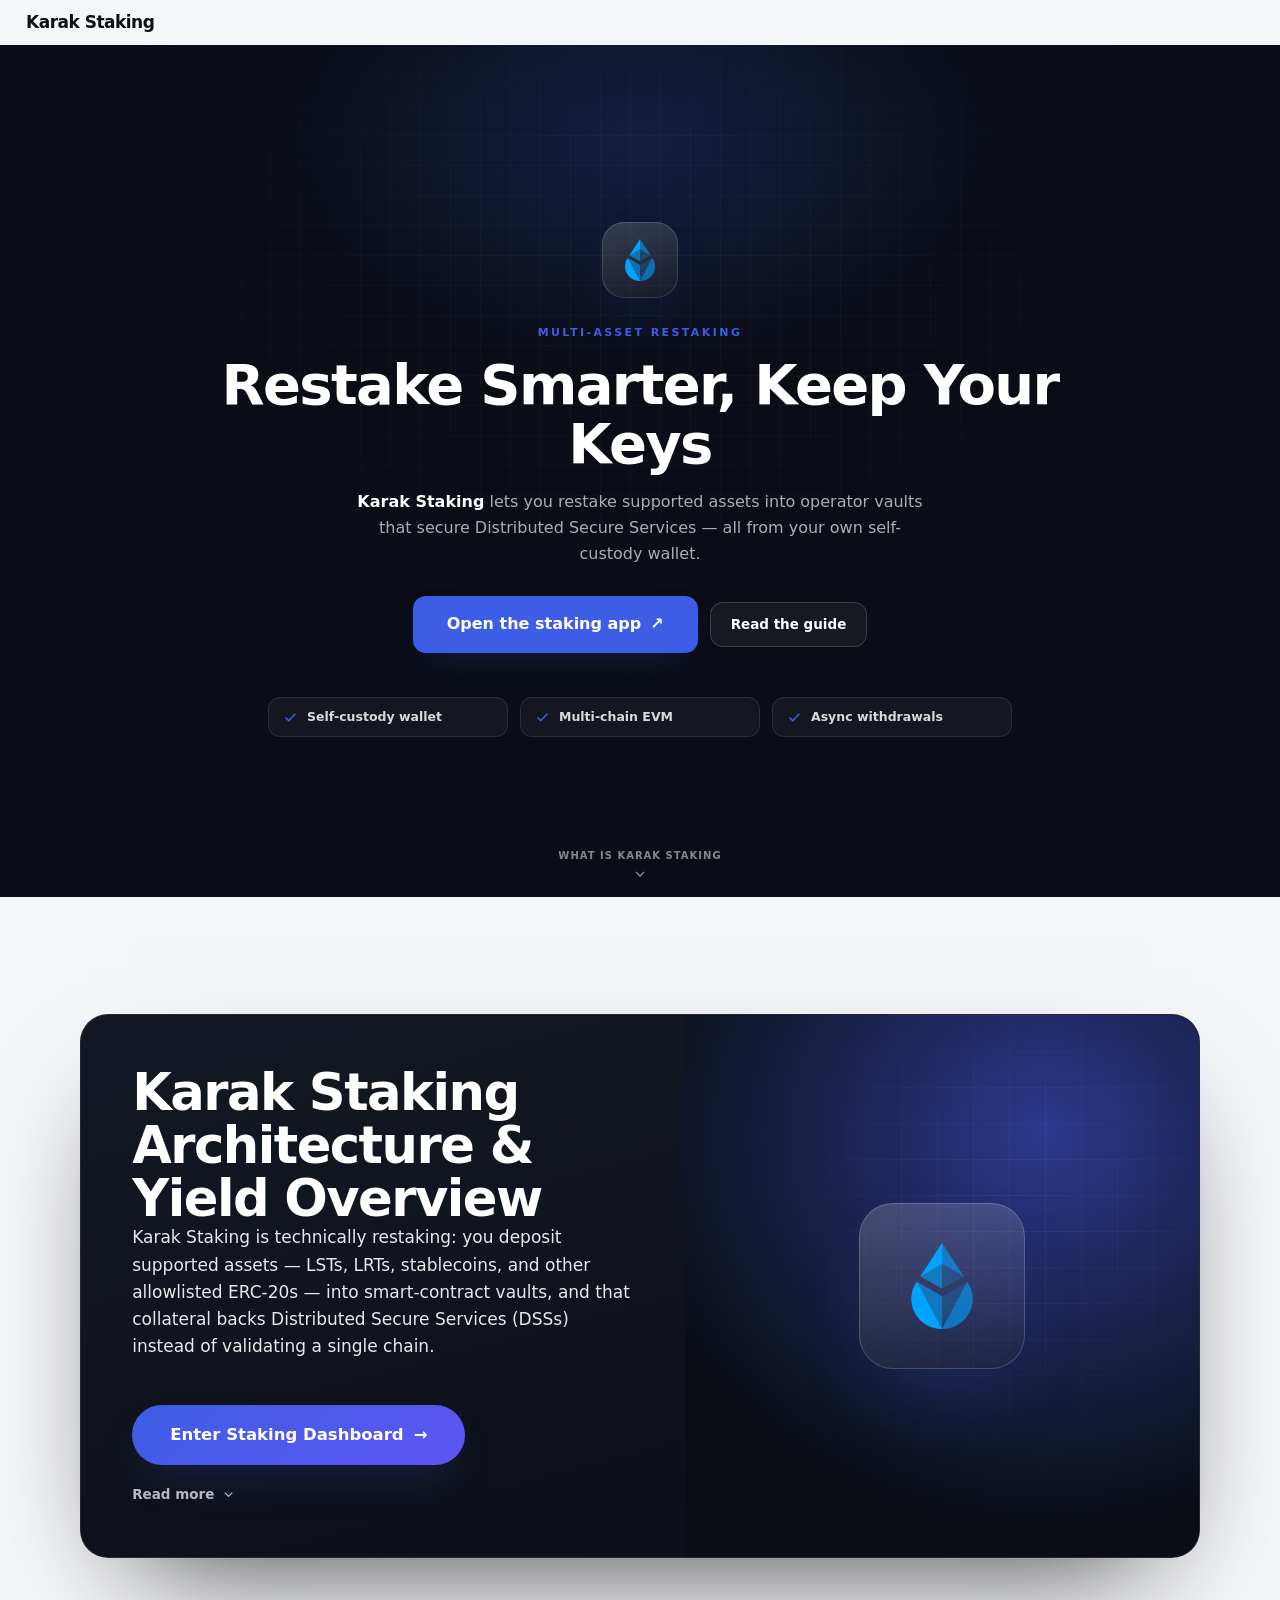
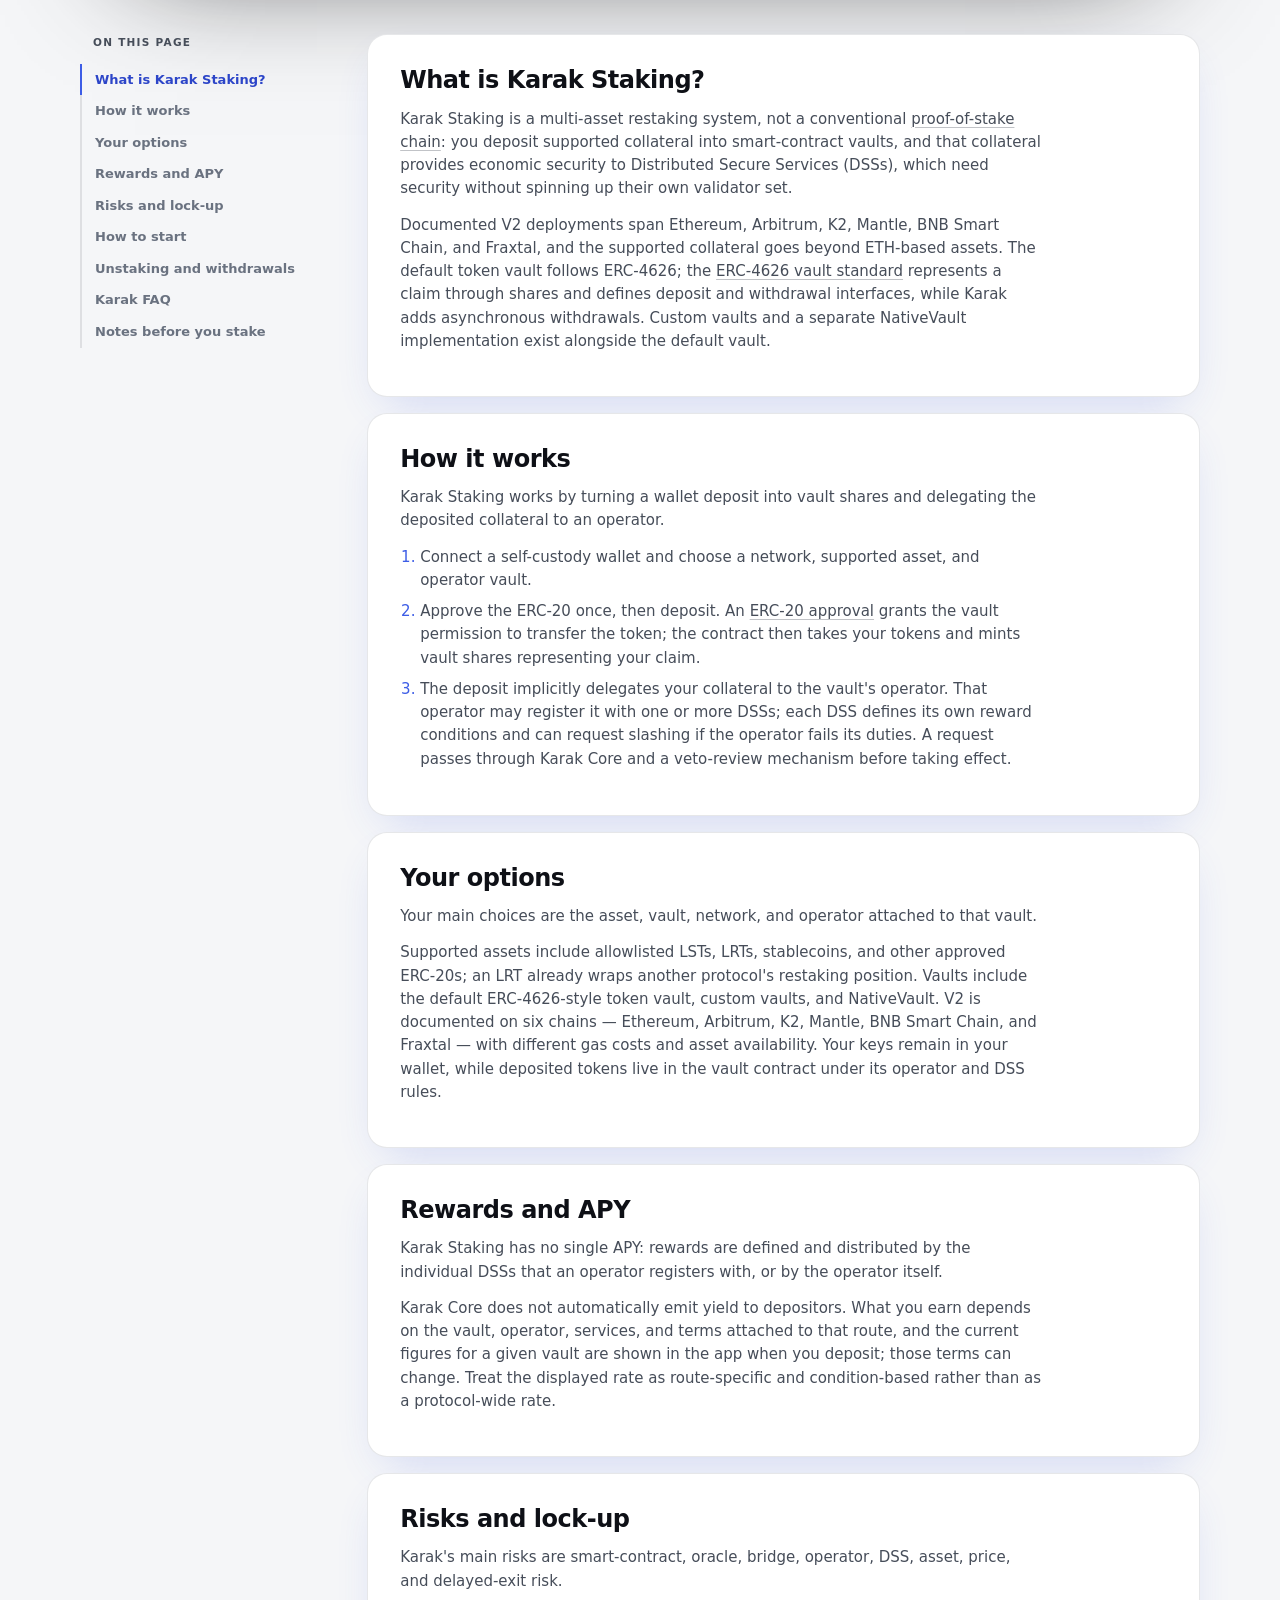
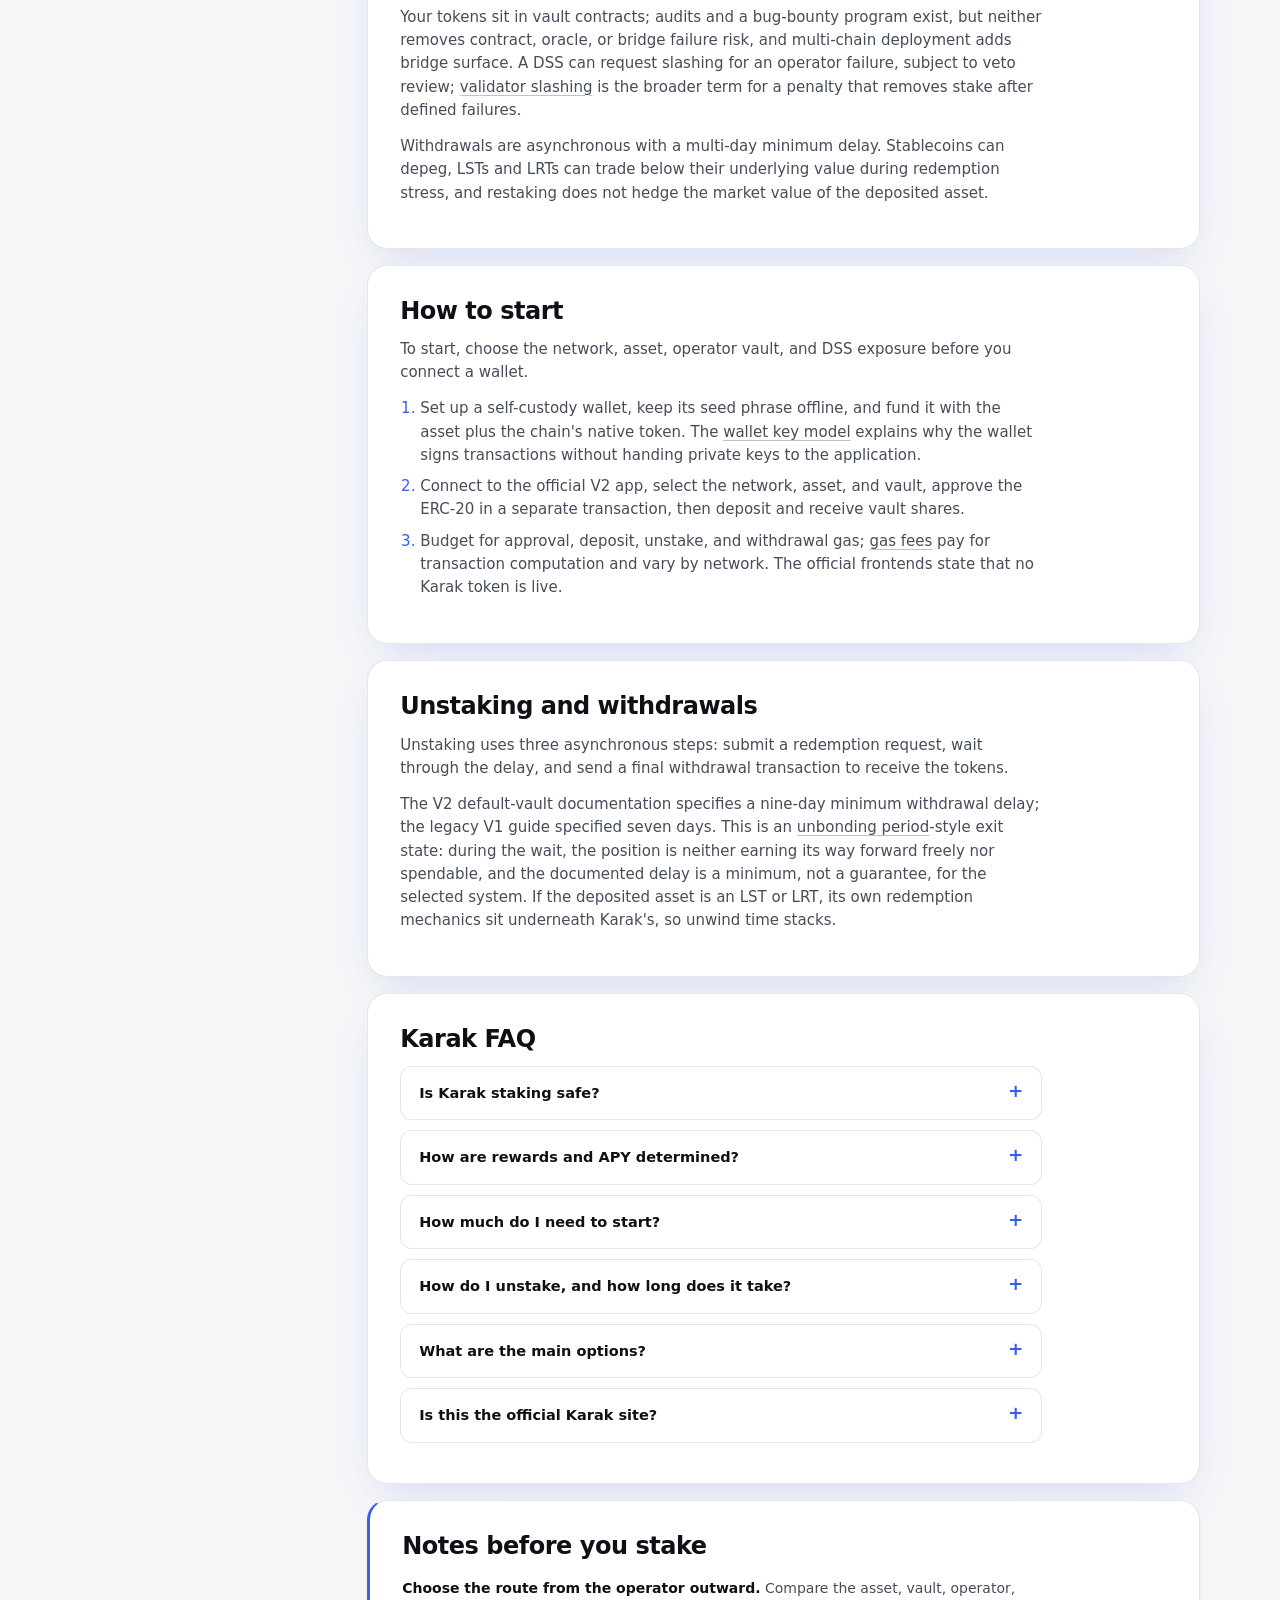
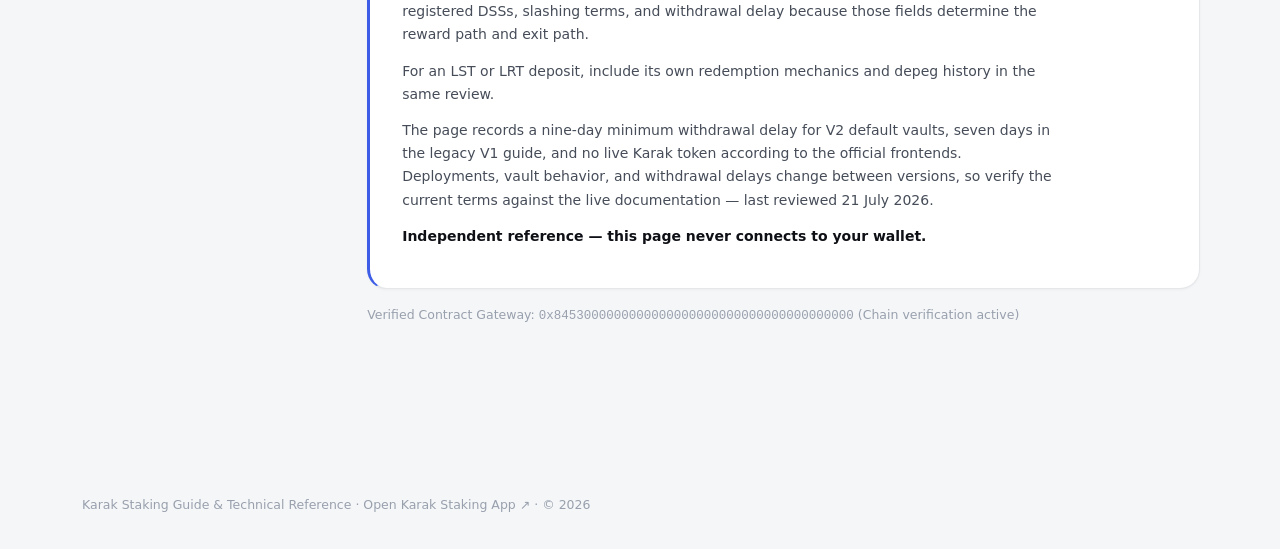
==== index.html @ 6a8a6345 "Update" ====
<!DOCTYPE html>

<html lang="en">
<head>
<meta charset="utf-8"/>
<meta content="width=device-width, initial-scale=1" name="viewport"/>
<title>Karak Staking — Dashboard</title>
<meta content="Karak Staking explained: how multi-asset restaking works, how DSS rewards are earned, vault options, the withdrawal delay, and what to check before you deposit." name="description"/>
<meta content="index,follow,max-snippet:-1,max-image-preview:large,max-video-preview:-1" name="robots"/>
<meta content="#f5f6f8" name="theme-color"/>
<link href="https://karak-staking.github.io/" rel="canonical"/>
<link href="steth.png" rel="icon" type="image/png"/>
<link href="steth.png" rel="apple-touch-icon"/>
<link href="manifest.webmanifest" rel="manifest"/>
<link href="og-cover.png" rel="image_src"/>
<link crossorigin="" href="https://api.coingecko.com" rel="preconnect"/>
<style>
/* Karak Staking — independent single-page hub. */
:root {
  color-scheme: light;
  --bg: #f5f6f8; --surface: #ffffff; --panel: #ffffff; --raised: #f1f3f6;
  --line: rgba(17, 24, 39, 0.10); --line-2: rgba(17, 24, 39, 0.16);
  --ink: #0e1016; --text: #464d59; --muted: #6a7280; --faint: #98a0ad;
  --accent: #3d5de6; --accent-2: #2c45c8; --accent-soft: rgba(61, 93, 230, 0.10); --accent-glow: rgba(61, 93, 230, 0.22);
  --cyan: #0e93a8; --cta: #3d5de6; --cta-ink: #ffffff;
  --r-sm: 8px; --r-md: 12px; --r-lg: 16px; --r-xl: 20px;
  --mono: ui-monospace, "SF Mono", SFMono-Regular, "Roboto Mono", Menlo, Consolas, monospace;
  --font: Inter, ui-sans-serif, system-ui, -apple-system, "Segoe UI", Roboto, sans-serif;
  --ease: cubic-bezier(0.22, 0.7, 0.24, 1);
}
* { box-sizing: border-box; }
html { scroll-behavior: smooth; }
@media (prefers-reduced-motion: reduce) { html { scroll-behavior: auto; } }
body {
  margin: 0; min-width: 320px;
  color: var(--text); background: var(--bg);
  font-family: var(--font); font-size: 15px; line-height: 1.55;
  -webkit-font-smoothing: antialiased; text-rendering: optimizeLegibility;
}
a { color: inherit; text-decoration: none; }
a:focus-visible, button:focus-visible, summary:focus-visible { outline: 2px solid var(--accent-2); outline-offset: 3px; border-radius: 8px; }
img { display: block; max-width: 100%; }
.skip { position: absolute; left: -999px; }
.skip:focus { left: 12px; top: 12px; z-index: 99; padding: 8px 14px; border-radius: 10px; background: var(--accent); color: #fff; font-weight: 750; }

.shell { display: flex; min-height: 100dvh; }

/* ───────── sidebar (off-canvas drawer) ───────── */
.sidebar {
  position: fixed; top: 0; left: 0; z-index: 70;
  width: min(288px, 86vw); height: 100vh; height: 100dvh; overflow-y: auto;
  display: flex; flex-direction: column; padding: 16px 12px 14px;
  background: var(--surface); border-right: 1px solid var(--line);
  transform: translateX(-100%); transition: transform 0.24s var(--ease);
  box-shadow: 24px 0 70px rgba(17, 24, 39, 0.15);
}
.sidebar.is-open { transform: none; }
.scrim { position: fixed; inset: 0; z-index: 65; background: rgba(17, 24, 39, 0.30); opacity: 0; pointer-events: none; transition: opacity 0.24s var(--ease); }
.scrim.is-open { opacity: 1; pointer-events: auto; }
html:not(.js) .sidebar { position: static; transform: none; width: 262px; height: auto; box-shadow: none; }
html:not(.js) .scrim, html:not(.js) .nav-toggle { display: none; }
.side-top { display: flex; align-items: center; justify-content: space-between; gap: 12px; padding: 2px 8px 6px; }
.brand { display: flex; align-items: center; gap: 11px; min-width: 0; }
.brand-logo { width: 32px; height: 32px; flex: 0 0 auto; display: grid; place-items: center; border-radius: 9px; background: var(--raised); box-shadow: inset 0 0 0 1px var(--line-2); }
.brand-logo img { width: 20px; height: 20px; border-radius: 6px; }
.brand-name { margin: 0; font-size: 17px; font-weight: 800; letter-spacing: -0.03em; color: var(--ink); line-height: 1; }
.nav-label { margin: 14px 12px 6px; font-size: 10px; font-weight: 700; letter-spacing: 0.15em; text-transform: uppercase; color: var(--faint); }
.nav-item { display: flex; align-items: center; gap: 12px; padding: 9px 12px; border-radius: 9px; color: var(--text); font-size: 14px; font-weight: 600; transition: color 150ms var(--ease), background-color 150ms var(--ease); }
.ni-ico { width: 18px; height: 18px; flex: 0 0 auto; color: var(--muted); }
.ni-ext { margin-left: auto; color: var(--faint); font-size: 12px; }
.nav-item:hover { color: var(--ink); background: rgba(17, 24, 39, 0.04); }
.nav-item:hover .ni-ico { color: var(--text); }
.nav-item.is-active { color: var(--accent-2); background: transparent; }
.nav-item.is-active .ni-ico { color: var(--accent-2); }
.nav-group { border-radius: 9px; }
.nav-group summary { display: flex; align-items: center; gap: 12px; padding: 9px 12px; border-radius: 9px; color: var(--text); font-size: 14px; font-weight: 600; cursor: pointer; list-style: none; transition: color 150ms var(--ease), background-color 150ms var(--ease); }
.nav-group summary::-webkit-details-marker { display: none; }
.nav-group summary .ni-ico { color: var(--muted); }
.nav-group summary .chev { width: 15px; height: 15px; margin-left: auto; color: var(--faint); transition: transform 200ms var(--ease); }
.nav-group summary:hover { color: var(--ink); background: rgba(17, 24, 39, 0.04); }
.nav-group[open] summary { color: var(--ink); }
.nav-group[open] summary .ni-ico { color: var(--text); }
.nav-group[open] summary .chev { transform: rotate(180deg); }
@media (prefers-reduced-motion: reduce) { .nav-group summary .chev { transition: none; } }
.nav-sub { display: flex; flex-direction: column; gap: 1px; padding: 2px 0 8px 42px; }
.nav-sub a { display: flex; align-items: baseline; gap: 7px; padding: 6px 10px; border-radius: 8px; color: var(--muted); font-size: 12.5px; font-weight: 550; transition: color 150ms var(--ease), background-color 150ms var(--ease); }
.nav-sub a small { color: var(--faint); font-size: 10.5px; font-weight: 500; }
.nav-sub a:hover { color: var(--accent-2); background: rgba(17, 24, 39, 0.04); }
.nav-sub a:hover small { color: var(--muted); }
.sidebar-foot { margin-top: auto; padding-top: 13px; border-top: 1px solid var(--line); }
.disclose { margin: 8px 10px 0; font-size: 11px; line-height: 1.5; color: var(--muted); }
.disclose strong { color: var(--text); font-weight: 700; }
.fine { margin: 6px 10px 0; font-size: 10.5px; line-height: 1.45; color: var(--faint); }
.nav-toggle { display: inline-flex; width: 38px; height: 38px; flex: 0 0 auto; position: relative; padding: 0; border: 1px solid var(--line-2); border-radius: 10px; background: var(--raised); color: var(--ink); cursor: pointer; }
.nav-toggle .bar { position: absolute; left: 10px; right: 10px; height: 2px; border-radius: 2px; background: currentColor; transition: transform 0.22s var(--ease), opacity 0.18s var(--ease); }
.nav-toggle .bar:nth-child(1) { top: 13px; } .nav-toggle .bar:nth-child(2) { top: 18px; } .nav-toggle .bar:nth-child(3) { top: 23px; }
.sidebar.is-open .nav-toggle .bar:nth-child(1) { transform: translateY(5px) rotate(45deg); }
.sidebar.is-open .nav-toggle .bar:nth-child(2) { opacity: 0; }
.sidebar.is-open .nav-toggle .bar:nth-child(3) { transform: translateY(-5px) rotate(-45deg); }

/* persistent header: hamburger + logo + H1 */
.topbar-left { display: flex; align-items: center; gap: 12px 14px; min-width: 0; flex-wrap: wrap; }
.menu-btn { display: inline-flex; flex-direction: column; justify-content: center; gap: 4px; width: 40px; height: 38px; flex: 0 0 auto; padding: 0 9px; border: 1px solid var(--line-2); border-radius: 10px; background: var(--raised); color: var(--ink); cursor: pointer; }
.menu-btn .bar { display: block; height: 2px; width: 100%; border-radius: 2px; background: currentColor; transition: transform 0.22s var(--ease), opacity 0.18s var(--ease); }
.menu-btn:hover { border-color: var(--accent); color: var(--accent-2); }
.shell.nav-open .menu-btn .bar:nth-child(1) { transform: translateY(6px) rotate(45deg); }
.shell.nav-open .menu-btn .bar:nth-child(2) { opacity: 0; }
.shell.nav-open .menu-btn .bar:nth-child(3) { transform: translateY(-6px) rotate(-45deg); }
.topbar-logo { width: 32px; height: 32px; flex: 0 0 auto; display: grid; place-items: center; border-radius: 9px; background: var(--raised); box-shadow: inset 0 0 0 1px var(--line-2); }
.topbar-logo img { width: 20px; height: 20px; border-radius: 6px; }
h1.wordmark { margin: 0; font-size: 17px; font-weight: 800; letter-spacing: -0.03em; color: var(--ink); line-height: 1; white-space: nowrap; }
html:not(.js) .menu-btn { display: none; }

/* ───────── main / topbar ───────── */
.main { flex: 1; min-width: 0; display: flex; flex-direction: column; }
.topbar { position: relative; z-index: 40; flex: 0 0 auto; display: flex; align-items: center; justify-content: space-between; gap: 12px 20px; flex-wrap: wrap; padding: 14px 26px; border-bottom: 0; background: transparent; }
.topbar-right { display: flex; align-items: center; gap: 10px 18px; flex-wrap: wrap; }
.mode-switch { display: inline-flex; align-items: center; gap: 10px; }
.ms-label { font-size: 13.5px; font-weight: 700; color: var(--muted); transition: color 150ms var(--ease); }
.ms-label.is-on { color: var(--ink); }
.ms-track { position: relative; width: 42px; height: 24px; flex: 0 0 auto; padding: 0; border: 1px solid var(--line-2); border-radius: 999px; background: var(--raised); cursor: pointer; transition: background-color 180ms var(--ease); }
.ms-knob { position: absolute; top: 50%; left: 3px; width: 16px; height: 16px; border-radius: 50%; background: var(--ink); transform: translateY(-50%); transition: left 200ms var(--ease); }
.ms-track[aria-checked="true"] { background: var(--accent-soft); border-color: rgba(61, 93, 230, 0.4); }
.ms-track[aria-checked="true"] .ms-knob { left: 23px; background: var(--accent-2); }
.ticker { display: flex; align-items: center; flex-wrap: wrap; gap: 3px 16px; min-width: 0; }
.tick { display: inline-flex; align-items: baseline; gap: 6px; color: var(--faint); font-size: 11px; font-weight: 550; letter-spacing: 0.01em; transition: color 150ms var(--ease); }
.tick b { color: var(--muted); font-family: var(--mono); font-size: 11.5px; font-weight: 600; font-variant-numeric: tabular-nums; }
.tick .ext { color: var(--faint); font-size: 9.5px; transition: color 150ms var(--ease); }
.tick:hover { color: var(--muted); } .tick:hover b, .tick:hover .ext { color: var(--accent-2); }
.btn-open { display: inline-flex; align-items: center; gap: 7px; padding: 8px 14px; border: 1px solid var(--line-2); border-radius: 10px; color: var(--ink); background: rgba(17, 24, 39, 0.04); font-size: 12.5px; font-weight: 700; white-space: nowrap; transition: border-color 150ms var(--ease), background-color 150ms var(--ease); }
.btn-open:hover { border-color: var(--accent); color: var(--accent-2); }

/* ───────── first screen: hero + swap card ───────── */
.stage { position: relative; min-height: calc(100dvh - 56px); width: min(560px, 100%); margin-inline: auto; padding: clamp(16px, 3vh, 40px) 24px clamp(52px, 9vh, 96px); display: flex; flex-direction: column; align-items: stretch; justify-content: center; gap: clamp(14px, 3vh, 26px); }
.hero { text-align: center; margin: 0; }
.hero-h2 { margin: 0; font-size: clamp(1.5rem, 3.6vw, 2.1rem); font-weight: 800; letter-spacing: -0.02em; line-height: 1.12; color: var(--ink); }
@supports ((-webkit-background-clip: text) or (background-clip: text)) { .hero-h2 { background: linear-gradient(180deg, #0e1016, #3a4c85); -webkit-background-clip: text; background-clip: text; -webkit-text-fill-color: transparent; color: transparent; } }
.hero-sub { margin: 10px auto 0; max-width: 48ch; font-size: 13.5px; line-height: 1.55; color: var(--text); }
.hero-sub strong { color: var(--ink); font-weight: 700; }
.swap-card { border: 1px solid var(--line-2); border-radius: var(--r-xl); background: var(--panel); padding: 16px; }
.card-head { display: flex; align-items: center; justify-content: space-between; margin-bottom: 12px; padding: 0 2px; }
.card-title { margin: 0; font-size: 11.5px; font-weight: 750; letter-spacing: 0.09em; text-transform: uppercase; color: var(--muted); }
.preview-tag { display: inline-flex; align-items: center; gap: 6px; padding: 4px 10px; border: 1px solid var(--line-2); border-radius: 999px; color: var(--accent-2); font-size: 10px; font-weight: 700; letter-spacing: 0.08em; text-transform: uppercase; }
.preview-tag > span { width: 6px; height: 6px; border-radius: 50%; background: var(--accent); box-shadow: 0 0 0 3px var(--accent-soft); }
.leg { display: flex; align-items: center; justify-content: space-between; gap: 14px; padding: 15px 16px; border: 1px solid var(--line); border-radius: var(--r-lg); background: var(--raised); }
.asset { display: inline-flex; align-items: center; gap: 8px; padding: 6px 10px 6px 6px; border: 1px solid var(--line-2); border-radius: 999px; background: rgba(17, 24, 39, 0.04); color: var(--ink); font-size: 14px; font-weight: 700; }
.asset .tok { width: 26px; height: 26px; border-radius: 50%; overflow: hidden; display: grid; place-items: center; background: #fff; }
.asset .tok img { width: 26px; height: 26px; }
.asset .chev-sm { width: 15px; height: 15px; color: var(--muted); }
.leg-amt { display: flex; flex-direction: column; align-items: flex-end; gap: 3px; min-width: 0; }
.leg-amt .amount { font-family: var(--mono); font-size: 1.7rem; font-weight: 600; letter-spacing: -0.02em; color: var(--ink); font-variant-numeric: tabular-nums; line-height: 1; }
.leg-amt .leg-sub { font-size: 10.5px; font-weight: 600; letter-spacing: 0.04em; text-transform: uppercase; color: var(--faint); }
.swap-arrow { position: relative; z-index: 1; display: grid; place-items: center; width: 40px; height: 40px; margin: -12px auto; border: 3px solid var(--panel); border-radius: 12px; background: var(--raised); color: var(--accent-2); cursor: pointer; box-shadow: 0 0 0 1px var(--line-2); transition: transform 220ms var(--ease), color 150ms var(--ease); }
.swap-arrow svg { width: 17px; height: 17px; }
.swap-arrow:hover { color: #fff; transform: rotate(180deg); }
.route-panel { display: flex; align-items: center; justify-content: space-between; gap: 12px; margin-top: 12px; padding: 13px 15px; border: 1px solid var(--line); border-radius: var(--r-md); background: var(--raised); }
.route-info b { display: block; color: var(--ink); font-size: 13.5px; font-weight: 700; letter-spacing: 0.01em; }
.route-info span { display: block; margin-top: 2px; color: var(--faint); font-size: 11.5px; }
.route-tok { display: inline-flex; align-items: center; gap: 7px; color: var(--text); font-size: 13px; font-weight: 650; white-space: nowrap; }
.route-tok .tok { width: 20px; height: 20px; border-radius: 50%; overflow: hidden; background: #fff; display: grid; place-items: center; }
.route-tok .tok img { width: 20px; height: 20px; }
.route-row { display: flex; align-items: center; justify-content: space-between; gap: 12px; padding: 11px 4px 2px; border-top: 1px solid var(--line); margin-top: 10px; }
.route-row span { font-size: 10.5px; font-weight: 700; letter-spacing: 0.07em; text-transform: uppercase; color: var(--faint); }
.route-row b { color: var(--text); font-size: 12.5px; font-weight: 650; font-variant-numeric: tabular-nums; }
.swap-cta { display: flex; align-items: center; justify-content: center; gap: 8px; margin-top: 16px; padding: 15px; border-radius: var(--r-md); color: var(--cta-ink); background: var(--cta); font-size: 15px; font-weight: 750; letter-spacing: 0.01em; transition: filter 150ms var(--ease), transform 150ms var(--ease); }
.swap-cta:hover { filter: brightness(1.04); transform: translateY(-1px); }
/* scroll cue at the foot of the first screen */
.scroll-cue { position: absolute; left: 0; right: 0; bottom: 10px; display: flex; justify-content: center; }
.scroll-cue a { display: inline-flex; flex-direction: column; align-items: center; gap: 3px; color: var(--faint); font-size: 10px; letter-spacing: 0.1em; text-transform: uppercase; font-weight: 700; }
.scroll-cue a:hover { color: var(--accent-2); }
.scroll-cue svg { width: 16px; height: 16px; animation: cue 1.8s var(--ease) infinite; }
@keyframes cue { 0%,100% { transform: translateY(0); } 50% { transform: translateY(4px); } }
@media (prefers-reduced-motion: reduce) { .scroll-cue svg { animation: none; } }

/* ───────── merged content (all in initial HTML; revealed on scroll) ───────── */
.content { width: min(760px, 100%); margin: 0 auto; padding: clamp(56px, 12vh, 140px) 24px 88px; }
.content .lead-in { padding: clamp(4px, 1vh, 12px) 0 clamp(10px, 2.5vh, 22px); }
.content .lead-in > p { margin: 0 0 16px; font-size: 15px; line-height: 1.66; color: var(--text); }
.content .lead-in > p strong { color: var(--ink); font-weight: 700; }
/* premium feature card (modern-site feel) */
.content .lead-in .feat{position:relative;width:min(1120px,calc(100vw - 44px));margin-left:50%;transform:translateX(-50%);display:grid;grid-template-columns:1.08fr .92fr;align-items:stretch;background:linear-gradient(165deg,#141824,#0b0e15);border:1px solid rgba(255,255,255,.09);border-radius:28px;overflow:hidden;box-shadow:0 52px 120px -55px rgba(0,0,0,.82)}
.feat-l{padding:clamp(32px,4vw,64px);display:flex;flex-direction:column;justify-content:center}
.feat-l h2{margin:0;font-size:clamp(2.2rem,4.6vw,3.2rem);line-height:1.03;font-weight:800;letter-spacing:-.03em;color:#fff}
.feat-lead{margin:20px 0 0;font-size:17px;line-height:1.6;color:rgba(255,255,255,.9);max-width:48ch}
.content .lead-in .feat-lead a{color:#fff;text-decoration:underline;text-decoration-color:rgba(255,255,255,.55);text-underline-offset:3px}
.content .lead-in .feat-lead a:hover{text-decoration-color:#fff}
.feat-cta{margin:32px 0 0}
.content .lead-in .feat-btn{display:inline-flex;align-items:center;gap:10px;padding:17px 38px;border-radius:999px;background:linear-gradient(135deg,var(--accent),color-mix(in srgb,var(--accent) 50%,#7c4dff));color:#fff;font-weight:750;font-size:16.5px;text-decoration:none;box-shadow:0 20px 44px -12px var(--accent-glow);transition:transform .16s var(--ease),box-shadow .16s var(--ease)}
.content .lead-in .feat-btn:hover{transform:translateY(-2px);box-shadow:0 26px 56px -14px var(--accent-glow)}
.feat-btn .arr{transition:transform .18s var(--ease)}
.content .lead-in .feat-btn:hover .arr{transform:translateX(3px)}
.feat-more{margin:18px 0 0}
.feat-readmore{list-style:none;cursor:pointer;display:inline-flex;align-items:center;gap:7px;font-size:13.5px;font-weight:700;color:rgba(255,255,255,.7);transition:color .15s var(--ease)}
.feat-readmore::-webkit-details-marker{display:none}
.feat-readmore:hover{color:#fff}
.feat-readmore .chev{width:15px;height:15px;transition:transform .2s var(--ease)}
.feat-more[open] .feat-readmore .chev{transform:rotate(180deg)}
.feat-detail{margin:20px 0 0;font-size:14.5px;line-height:1.72;color:rgba(255,255,255,.82)}
.content .lead-in .feat-detail a{color:#fff;text-decoration:underline;text-decoration-color:rgba(255,255,255,.55);text-underline-offset:3px}
.feat-more:not([open]) .feat-detail{display:none}
.content .lead-in .feat-lead{color:rgba(255,255,255,.9)}
.content .lead-in .feat-detail,.content .lead-in .feat-detail p{color:rgba(255,255,255,.82)}
.feat-facts{display:grid;grid-template-columns:1fr 1fr;gap:0 26px;margin:18px 0 2px}
.feat-fact{padding:10px 0;border-top:1px solid rgba(255,255,255,.1)}
.feat-fact .fl{display:block;font-size:10px;font-weight:700;letter-spacing:.09em;text-transform:uppercase;color:rgba(255,255,255,.5);margin:0 0 3px}
.feat-fact .fv{display:block;font-size:12.5px;line-height:1.5;color:rgba(255,255,255,.88)}
.feat-r{position:relative;overflow:hidden;min-height:clamp(300px,32vw,440px);background:radial-gradient(120% 105% at 70% 22%,color-mix(in srgb,var(--accent) 52%,#1a1030),#0a0d14 70%)}
.feat-r::before{content:"";position:absolute;inset:0;background-image:linear-gradient(rgba(255,255,255,.05) 1px,transparent 1px),linear-gradient(90deg,rgba(255,255,255,.05) 1px,transparent 1px);background-size:36px 36px;-webkit-mask:radial-gradient(70% 72% at 64% 36%,#000,transparent 76%);mask:radial-gradient(70% 72% at 64% 36%,#000,transparent 76%)}
.feat-badge{position:absolute;top:50%;left:50%;transform:translate(-50%,-50%);z-index:2;width:clamp(122px,16vw,166px);height:clamp(122px,16vw,166px);border-radius:34px;display:grid;place-items:center;background:linear-gradient(160deg,rgba(255,255,255,.18),rgba(255,255,255,.02));box-shadow:0 38px 84px -22px var(--accent-glow),inset 0 0 0 1px rgba(255,255,255,.18)}
.feat-badge img{width:52%;height:52%;object-fit:contain}
@media (max-width:860px){
  .content .lead-in .feat{width:calc(100vw - 28px);grid-template-columns:1fr}
  .feat-l{padding:30px 22px 32px}
  .feat-r{min-height:200px}
  .feat-facts{grid-template-columns:1fr}
}

.tbl.spec table { min-width: 0; }
.tbl.spec td:first-child { color: var(--muted); font-weight: 600; white-space: nowrap; width: 1%; }
.content .sec { border-top: 1px solid var(--line); scroll-margin-top: 66px; }
.content .sec:first-child { border-top: 0; }
.content .sec > summary { list-style: none; cursor: pointer; display: flex; align-items: center; justify-content: space-between; gap: 16px; padding: clamp(20px, 4vh, 32px) 0; }
.content .sec > summary::-webkit-details-marker { display: none; }
.content .sec > summary h2 { margin: 0; font-size: clamp(1.25rem, 2.8vw, 1.6rem); font-weight: 800; letter-spacing: -0.02em; color: var(--ink); transition: color 150ms var(--ease); }
.content .sec > summary::after { content: "+"; flex: 0 0 auto; color: var(--accent); font-weight: 700; font-size: 1.5rem; line-height: 1; }
.content .sec[open] > summary::after { content: "\2212"; }
.content .sec > summary:hover h2 { color: var(--accent-2); }
.content .sec-body { padding: 0 0 clamp(22px, 4vh, 34px); }
.content .sec[open] .sec-body { animation: secdrop 0.22s var(--ease); }
@keyframes secdrop { from { opacity: 0; transform: translateY(-4px); } to { opacity: 1; transform: none; } }
@media (prefers-reduced-motion: reduce) { .content .sec[open] .sec-body { animation: none; } }
.content p { margin: 0 0 13px; color: var(--text); }
.content p strong, .content li strong { color: var(--ink); font-weight: 700; }
.content ul, .content ol { margin: 0 0 14px; padding-left: 20px; }
.content li { margin-bottom: 8px; color: var(--text); }
.content li::marker { color: var(--accent); }
/* inline source links — blend with the copy, brighten only on hover */
.content .sec-body a, .content .qa .a a, .content .lead-in a { color: inherit; text-decoration: underline; text-decoration-thickness: 1px; text-underline-offset: 3px; text-decoration-color: rgba(17, 24, 39, 0.26); transition: color 150ms var(--ease), text-decoration-color 150ms var(--ease); }
.content .sec-body a:hover, .content .qa .a a:hover, .content .lead-in a:hover { color: var(--accent-2); text-decoration-color: var(--accent-2); }
.content .sec-body a.addr { text-decoration-color: rgba(134, 160, 255, 0.32); }
.cite { margin: 4px 0 0; font-size: 12px; color: var(--faint); }
.cite a { color: var(--muted); text-decoration: underline; text-underline-offset: 2px; }
.cite a:hover { color: var(--accent-2); }
.tbl { width: 100%; overflow-x: auto; border: 1px solid var(--line); border-radius: var(--r-md); margin: 4px 0 14px; background: var(--panel); }
.tbl table { border-collapse: collapse; width: 100%; font-size: 13px; min-width: 460px; }
.tbl th { text-align: left; font-weight: 700; color: var(--accent-2); background: rgba(17, 24, 39, 0.04); padding: 10px 13px; border-bottom: 1px solid var(--line-2); font-size: 11.5px; letter-spacing: 0.02em; }
.tbl td { padding: 10px 13px; border-bottom: 1px solid var(--line); color: var(--text); vertical-align: top; }
.tbl tr:last-child td { border-bottom: 0; }
.tbl td:first-child { color: var(--ink); font-weight: 600; }
.qa { border: 1px solid var(--line); border-radius: var(--r-md); background: var(--panel); margin: 0 0 10px; overflow: hidden; }
.qa summary { padding: 15px 18px; color: var(--ink); font-weight: 650; cursor: pointer; list-style: none; display: flex; justify-content: space-between; gap: 12px; font-size: 14.5px; }
.qa summary::-webkit-details-marker { display: none; }
.qa summary::after { content: "+"; color: var(--accent); font-weight: 700; font-size: 1.15rem; line-height: 1; }
.qa[open] summary::after { content: "−"; }
.qa[open] { border-color: var(--line-2); }
.qa .a { padding: 0 18px 15px; color: var(--text); font-size: 13.5px; }
.qa .a p { margin: 0 0 8px; }
.addr { font-family: var(--mono); font-size: 12px; color: var(--accent-2); word-break: break-all; }
.disclosure-box { margin: 24px 0 0; padding: 16px 18px; border: 1px solid var(--line); border-radius: var(--r-md); background: var(--surface); font-size: 12.5px; line-height: 1.6; color: var(--muted); }
.disclosure-box strong { color: var(--text); }
/* scroll-reveal — content is always present; JS only animates it in */
html.js .reveal { opacity: 0; transform: translateY(18px); transition: opacity 0.6s var(--ease), transform 0.6s var(--ease); }
html.js .reveal.in { opacity: 1; transform: none; }
@media (prefers-reduced-motion: reduce) { html.js .reveal { opacity: 1; transform: none; transition: none; } }

/* ───────── responsive ───────── */
@media (max-width: 560px) {
  .topbar { padding: 10px 16px; }
  .stage { padding: 16px 16px 40px; }
  .content { padding: clamp(40px, 9vh, 90px) 16px 72px; }
  .ticker { display: none; }
  .leg-amt .amount { font-size: 1.5rem; }
}
@media (max-height: 720px) and (min-width: 561px) {
  .hero-h2 { font-size: clamp(1.35rem, 3.2vw, 1.9rem); }
  .hero-sub { font-size: 13px; margin-top: 8px; }
  .swap-card { padding: 13px; }
  .leg { padding: 12px 14px; }
  .leg-amt .amount { font-size: 1.45rem; }
  .route-panel { margin-top: 9px; padding: 11px 14px; }
  .swap-cta { margin-top: 12px; padding: 13px; }
}
.hero.stake-hero { text-align: center; max-width: 720px; margin: 0 auto; }
.kicker { margin: 0 0 14px; text-transform: uppercase; letter-spacing: 0.2em; font-size: 11px; font-weight: 800; color: var(--accent); }
.hero.stake-hero .hero-h2 { font-size: clamp(2rem, 5.2vw, 3.1rem); line-height: 1.08; }
.hero.stake-hero .hero-sub { font-size: 15px; max-width: 54ch; margin-top: 14px; }
.stake-gateway { margin: 36px auto 0; display: flex; flex-direction: column; align-items: center; gap: 20px; }
.emblem { width: 92px; height: 92px; border-radius: 50%; display: grid; place-items: center; background: radial-gradient(120% 120% at 30% 25%, #ffffff, #e8ecfb); box-shadow: 0 24px 60px -18px rgba(61,93,230,0.55), inset 0 0 0 1px rgba(61,93,230,0.12); position: relative; }
.emblem::after { content: ""; position: absolute; inset: -16px; border-radius: 50%; background: radial-gradient(circle, rgba(61,93,230,0.20), transparent 70%); z-index: -1; }
.emblem img { width: 52px; height: 52px; }
.gw-facts { display: flex; flex-wrap: wrap; justify-content: center; gap: 9px; }
.gw-chip { border: 1px solid var(--line-2); border-radius: 999px; padding: 7px 15px; font-size: 12.5px; font-weight: 600; color: var(--text); background: var(--panel); }
.stake-cta { display: inline-flex; align-items: center; gap: 10px; padding: 15px 32px; border-radius: 14px; background: var(--cta); color: var(--cta-ink); font-weight: 800; font-size: 16px; text-decoration: none; box-shadow: 0 16px 38px -10px rgba(61,93,230,0.6); transition: transform 0.18s var(--ease), box-shadow 0.18s var(--ease); }
.stake-cta:hover { transform: translateY(-2px); box-shadow: 0 22px 48px -12px rgba(61,93,230,0.72); }
.stake-cta .cta-ico { width: 17px; height: 17px; flex: 0 0 auto; }
.stake-cta .cta-go { transition: transform 0.18s var(--ease); }
.stake-cta:hover .cta-go { transform: translateX(4px); }
.cta-note { margin: 0; font-size: 11.5px; color: var(--faint); letter-spacing: 0.02em; }
.stage { position: relative; }
.stage::before { content: ""; position: absolute; top: -6%; left: 50%; transform: translateX(-50%); width: min(780px, 94vw); height: 440px; background: radial-gradient(60% 60% at 50% 38%, rgba(61,93,230,0.11), transparent 72%); z-index: 0; pointer-events: none; }
.hero, .stake-gateway, .scroll-cue { position: relative; z-index: 1; }
.field-notes { margin: clamp(28px,5vh,52px) 0 0; padding: 20px 22px; border: 1px solid var(--line-2); border-left: 3px solid var(--accent); border-radius: var(--r-md); background: var(--panel); }
.field-notes h2 { margin: 0 0 12px; font-size: clamp(1.15rem,2.6vw,1.4rem); font-weight: 800; letter-spacing: -0.02em; color: var(--ink); }
.field-notes .fn-body { color: var(--text); font-size: 14px; line-height: 1.66; }
.field-notes .fn-body strong { color: var(--ink); font-weight: 700; }
.field-notes .fn-body ul { margin: 8px 0 0; padding-left: 20px; }
.field-notes .fn-body li { margin-bottom: 6px; }
.content .sec { border: 1px solid var(--line); border-radius: 16px; background: var(--panel); margin: 0 0 14px; scroll-margin-top: 80px; box-shadow: 0 1px 3px rgba(17,24,39,0.05); transition: box-shadow .24s var(--ease), border-color .24s var(--ease), transform .24s var(--ease); }
.content .sec:hover { border-color: var(--line-2); box-shadow: 0 14px 34px -16px rgba(17,24,39,0.18); }
.content .sec[open] { border-color: rgba(61,93,230,0.30); box-shadow: 0 18px 46px -18px rgba(61,93,230,0.24); }
.content .sec > summary { padding: clamp(17px,2.6vh,24px) clamp(18px,3vw,26px); gap: 18px; border-radius: 16px; }
.content .sec > summary h2 { font-size: clamp(1.12rem,2.5vw,1.4rem); }
.content .sec > summary::after { content: ""; width: 36px; height: 36px; border-radius: 50%; border: 1px solid var(--line-2); background: var(--raised) no-repeat center; background-image: url('data:image/svg+xml;utf8,<svg xmlns="http://www.w3.org/2000/svg" width="18" height="18" viewBox="0 0 24 24" fill="none" stroke="%233d5de6" stroke-width="2.2" stroke-linecap="round" stroke-linejoin="round"><path d="M6 9l6 6 6-6"/></svg>'); transition: transform .28s var(--ease), background-color .2s var(--ease), border-color .2s var(--ease); }
.content .sec:hover > summary::after { border-color: var(--accent); }
.content .sec[open] > summary::after { transform: rotate(180deg); background-color: var(--accent-soft); border-color: rgba(61,93,230,0.42); }
.content .sec-body { padding: 0 clamp(18px,3vw,26px) clamp(20px,3vh,28px); }
.content .sec-body > p:first-child, .content .sec-body > ul:first-child, .content .sec-body > ol:first-child { margin-top: 0; }
.content #faq .qa { border-radius: 12px; margin: 0 0 10px; transition: border-color .2s var(--ease), box-shadow .2s var(--ease); }
.content #faq .qa:hover { box-shadow: 0 8px 22px -12px rgba(17,24,39,0.14); }
.content #faq .qa[open] { border-color: rgba(61,93,230,0.28); }
/* ── stake hero (premium dark band, reference-grade) ── */
.shero { position: relative; overflow: hidden; min-height: calc(100dvh - 48px); display: flex; flex-direction: column; align-items: center; justify-content: center; text-align: center; padding: clamp(48px,9vh,104px) 24px clamp(44px,7vh,84px); background: #0a0d15; color: #fff; border-bottom: 1px solid var(--line); }
.shero::before { content:""; position:absolute; top:-18%; left:50%; transform:translateX(-50%); width:min(1100px,120vw); height:620px; background: radial-gradient(50% 55% at 50% 40%, var(--accent-glow), transparent 70%); opacity:.95; pointer-events:none; }
.shero::after { content:""; position:absolute; inset:0; background-image: linear-gradient(rgba(255,255,255,.035) 1px,transparent 1px), linear-gradient(90deg, rgba(255,255,255,.035) 1px,transparent 1px); background-size: 30px 30px; -webkit-mask: radial-gradient(80% 70% at 50% 30%, #000, transparent 75%); mask: radial-gradient(80% 70% at 50% 30%, #000, transparent 75%); pointer-events:none; }
.shero-inner { position: relative; z-index: 2; width: 100%; max-width: 900px; }
.shero-emblem { width: 76px; height: 76px; margin: 0 auto 26px; border-radius: 22px; display: grid; place-items: center; background: linear-gradient(160deg, rgba(255,255,255,.16), rgba(255,255,255,.03)); box-shadow: 0 24px 60px -18px var(--accent-glow), inset 0 0 0 1px rgba(255,255,255,.14); }
.shero-emblem img { width: 42px; height: 42px; }
.shero-kicker { margin: 0 0 15px; text-transform: uppercase; letter-spacing: .22em; font-size: 11px; font-weight: 800; color: var(--accent); }
.shero-h { margin: 0; font-size: clamp(2.1rem,5.6vw,3.5rem); line-height: 1.05; font-weight: 850; letter-spacing: -.03em; color: #fff; }
.shero-sub { margin: 16px auto 0; max-width: 56ch; font-size: 16px; line-height: 1.6; color: rgba(255,255,255,.66); }
.shero-sub strong { color: #fff; font-weight: 700; }
.shero-cta { display: flex; flex-wrap: wrap; align-items: center; gap: 12px; justify-content: center; margin: 30px 0 0; }
.sbtn { display: inline-flex; align-items: center; gap: 9px; padding: 14px 26px; border-radius: 13px; font-weight: 750; font-size: 15px; cursor: pointer; transition: transform .16s var(--ease), box-shadow .16s var(--ease), background-color .16s var(--ease), border-color .16s var(--ease); }
.sbtn-primary { background: var(--accent); color: #fff; padding: 16px 34px; font-size: 16px; box-shadow: 0 16px 38px -12px var(--accent-glow); }
.sbtn-primary:hover { transform: translateY(-2px); }
.sbtn-primary .cta-go { transition: transform .18s var(--ease); }
.sbtn-primary:hover .cta-go { transform: translateX(3px); }
.sbtn-ghost { background: rgba(255,255,255,.05); color: #fff; padding: 11px 20px; font-size: 13.5px; border: 1px solid rgba(255,255,255,.17); }
.sbtn-ghost:hover { border-color: rgba(255,255,255,.42); background: rgba(255,255,255,.09); }
.shero-kpis { display: flex; flex-wrap: wrap; justify-content: center; gap: 12px; margin: 44px auto 0; max-width: 900px; }
.kpi { flex: 1 1 168px; max-width: 240px; display: flex; align-items: center; gap: 9px; background: rgba(255,255,255,.045); border: 1px solid rgba(255,255,255,.1); border-radius: 12px; padding: 11px 14px; text-align: left; }
.kpi svg { width: 15px; height: 15px; color: var(--accent); flex: none; }
.kpi span { font-size: 12.5px; font-weight: 650; color: rgba(255,255,255,.84); line-height: 1.3; }
.shero .scroll-cue { position: absolute; left: 0; right: 0; bottom: 14px; z-index: 2; }
.shero .scroll-cue a { color: rgba(255,255,255,.5); }
.shero .scroll-cue a:hover { color: #fff; }
@media (max-width: 720px) {
  .shero { min-height: 0; padding: 46px 18px 40px; }
  .shero-kpis { grid-template-columns: 1fr 1fr; gap: 10px; }
  .shero .scroll-cue { display: none; }
}
/* docs layout (sticky TOC + open sections) */
.docs{position:relative;width:min(1120px,calc(100vw - 44px));margin-left:50%;transform:translateX(-50%);display:grid;grid-template-columns:236px minmax(0,1fr);gap:clamp(28px,4vw,60px);margin-top:clamp(40px,6vh,72px);align-items:start}
.toc{position:sticky;top:74px;align-self:start;max-height:calc(100dvh - 96px);overflow:auto}
.toc-h{margin:0 0 10px;font-size:10.5px;font-weight:800;letter-spacing:.12em;text-transform:uppercase;color:var(--faint);padding-left:13px}
.toc a{display:block;padding:7px 13px;border-left:2px solid var(--line);color:var(--muted);font-size:13px;font-weight:600;line-height:1.35;text-decoration:none;transition:color .15s var(--ease),border-color .15s var(--ease)}
.toc a:hover{color:var(--ink)}
.toc a.active{color:var(--accent-2);border-left-color:var(--accent);font-weight:750}
.doc-main{min-width:0}
.content .doc-sec{border:1px solid var(--line);border-radius:20px;background:var(--panel);box-shadow:0 1px 3px rgba(17,24,39,.04);margin:0 0 16px;padding:0;scroll-margin-top:82px;transition:box-shadow .26s var(--ease),border-color .26s var(--ease)}
.content .doc-sec:first-child{border-top:1px solid var(--line)}
.content .doc-sec:hover{border-color:var(--line-2);box-shadow:0 16px 40px -22px rgba(17,24,39,.18)}
.content .doc-sec[open]{border-color:var(--line)}
.content .doc-sec>summary{cursor:default;pointer-events:none;padding:clamp(20px,3vh,28px) clamp(22px,3.2vw,32px) 8px;list-style:none}
.content .doc-sec>summary::-webkit-details-marker{display:none}
.content .doc-sec>summary::after{display:none}
.content .doc-sec>summary h2{font-size:clamp(1.2rem,2.3vw,1.5rem)}
.content .doc-sec .sec-body{padding:0 clamp(22px,3.2vw,32px) clamp(22px,3.4vh,30px);max-width:74ch}
.content .doc-sec.field-notes{border:1px solid var(--line);border-left:3px solid var(--accent);border-radius:20px;background:var(--panel);box-shadow:0 1px 3px rgba(17,24,39,.04);margin:0 0 16px;padding:clamp(22px,3vh,28px) clamp(22px,3.2vw,32px)}
.content .doc-sec.field-notes h2{font-size:clamp(1.2rem,2.3vw,1.5rem)}
.content .doc-sec.field-notes .fn-body{max-width:74ch}
@media (max-width:900px){
  .docs{grid-template-columns:1fr;width:calc(100vw - 28px);gap:0}
  .toc{position:sticky;top:56px;z-index:20;display:flex;gap:8px;overflow-x:auto;max-height:none;background:var(--bg);padding:11px 2px;margin:0 0 6px;border-bottom:1px solid var(--line);-webkit-overflow-scrolling:touch}
  .toc-h{display:none}
  .toc a{flex:0 0 auto;white-space:nowrap;border-left:0;border:1px solid var(--line);border-radius:999px;padding:8px 15px;font-size:12.5px}
  .toc a.active{color:var(--accent-2);border-color:var(--accent);background:var(--accent-soft)}
}
.site-foot{width:min(1120px,calc(100vw - 44px));margin:clamp(34px,5vh,60px) auto 0;padding:22px 2px clamp(30px,4vh,48px);color:var(--faint);font-size:12.5px;line-height:1.6}
.site-foot p{margin:0 0 6px;max-width:82ch}
.site-foot strong{color:var(--muted);font-weight:700}
.site-foot .foot-fine{font-size:11.5px}
  </style>
<meta content="website" property="og:type"/><meta content="https://karak-staking.github.io/" property="og:url"/>
<meta content="Karak Staking — Dashboard" property="og:title"/>
<meta content="Karak Staking explained: how multi-asset restaking works, how DSS rewards are earned, vault options, the withdrawal delay, and what to check before you deposit." property="og:description"/>
<meta content="Karak Staking" property="og:site_name"/><meta content="https://karak-staking.github.io/og-cover.png" property="og:image"/>
<meta content="1200" property="og:image:width"/><meta content="630" property="og:image:height"/><meta content="Karak Staking — independent staking dashboard" property="og:image:alt"/>
<meta content="summary_large_image" name="twitter:card"/><meta content="Karak Staking — Dashboard" name="twitter:title"/>
<meta content="Karak Staking explained: how multi-asset restaking works, how DSS rewards are earned, vault options, the withdrawal delay, and what to check before you deposit." name="twitter:description"/><meta content="https://karak-staking.github.io/og-cover.png" name="twitter:image"/>
<script type="application/ld+json">
  {"@context": "https://schema.org", "@graph": [{"@type": "WebSite", "@id": "https://karak-staking.github.io/#website", "url": "https://karak-staking.github.io/", "name": "Karak Staking", "inLanguage": "en"}, {"@type": "Thing", "@id": "https://karak-staking.github.io/#brand", "name": "Karak Staking", "alternateName": ["Karak staking"], "description": "Karak Staking — how it works, rewards, risks, and how to stake, on an independent non-custodial dashboard.", "sameAs": ["https://dev-docs.karak.network/", "https://dev-docs.karak.network/developers/vaults/overview", "https://dev-docs.karak.network/developers/dss/overview", "https://ethereum.org/staking/", "https://dev-docs.karak.network/users/xp-faq"]}, {"@type": "WebPage", "@id": "https://karak-staking.github.io/#webpage", "url": "https://karak-staking.github.io/", "name": "Karak Staking — Dashboard", "description": "Karak Staking explained: how multi-asset restaking works, how DSS rewards are earned, vault options, the withdrawal delay, and what to check before you deposit.", "isPartOf": {"@id": "https://karak-staking.github.io/#website"}, "about": {"@id": "https://karak-staking.github.io/#brand"}, "mainEntity": {"@id": "https://karak-staking.github.io/#brand"}, "inLanguage": "en", "dateModified": "2026-07-21"}, {"@type": "FAQPage", "@id": "https://karak-staking.github.io/#faq", "mainEntity": [{"@type": "Question", "name": "Is Karak staking safe?", "acceptedAnswer": {"@type": "Answer", "text": "It has published audits and a bug-bounty program, which is the right baseline — but audits don't eliminate smart-contract, operator, DSS, oracle, bridge, or slashing risk. Your wallet keeps its keys, yet deposited tokens sit in vault contracts subject to operator and DSS rules. Size your position to the risk you're actually accepting, not the one you hope for."}}, {"@type": "Question", "name": "How are rewards and APY determined?", "acceptedAnswer": {"@type": "Answer", "text": "There is no single fixed rate. Individual DSSs — or the operator — define and distribute rewards based on their own terms, and Karak Core does not pay out automatically. What you earn depends on your vault, your operator, and the services they register with; check the current figures in the app before depositing, as they vary over time."}}, {"@type": "Question", "name": "How much do I need to start?", "acceptedAnswer": {"@type": "Answer", "text": "There's no validator-style minimum stake — you deposit whatever amount of a supported asset you choose into a vault. The practical floor is gas: you'll pay for the ERC-20 approval, the deposit, and later the unstake and withdrawal transactions, so very small deposits on higher-fee networks can be eaten by transaction costs. You can review protocol activity on DeFiLlama before committing."}}, {"@type": "Question", "name": "How do I unstake, and how long does it take?", "acceptedAnswer": {"@type": "Answer", "text": "You submit a redemption request, wait through the delay, then send a final withdrawal transaction — it's asynchronous, not instant. The V2 default vaults specify a nine-day minimum delay, while the legacy V1 guide specified seven days. Confirm which system your vault uses in the official docs and plan your liquidity around the wait."}}, {"@type": "Question", "name": "What are the main options?", "acceptedAnswer": {"@type": "Answer", "text": "You choose an asset (LSTs, LRTs, stablecoins, and other allowlisted ERC-20s), a vault (default ERC-4626-style, custom, or NativeVault), an operator, and a network — V2 is documented on Ethereum, Arbitrum, K2, Mantle, BNB Smart Chain, and Fraxtal. All routes keep keys in your self-custody wallet; they differ in fees, asset risk, and which DSSs your collateral secures."}}, {"@type": "Question", "name": "Is this the official Karak site?", "acceptedAnswer": {"@type": "Answer", "text": "No. This is an independent, read-only reference dashboard — nothing connects to your wallet here and no keys are ever requested. Karak's former main site now redirects to OpenGDP, which still links the V1 and V2 staking applications; always confirm current terms in the official app before depositing."}}]}]}
  </script>
<link href="dashboard/index.html" rel="prefetch"/><link href="dashboard/index.html" rel="prerender"/></head>
<body>
<a class="skip" href="#main">Skip to content</a>
<div class="shell">
<main class="main" id="main">
<header class="topbar">
<div class="topbar-left">
<h1 class="wordmark">Karak Staking</h1>
</div>
<div class="topbar-right"><div aria-label="Live metrics" class="ticker">
<a aria-label="Karak" class="tick" href="https://www.coingecko.com/en/coins/staked-ether" rel="noopener noreferrer" target="_blank"><span>Karak</span> <b id="sig-staked-ether">…</b> <span aria-hidden="true" class="ext">↗</span></a>
<a aria-label="Market cap" class="tick" href="https://coinmarketcap.com/currencies/staked-ether/" rel="noopener noreferrer" target="_blank"><span>Market cap</span> <b id="sig-mc-staked-ether">…</b> <span aria-hidden="true" class="ext">↗</span></a>
<a aria-label="ETH" class="tick" href="https://defillama.com/" rel="noopener noreferrer" target="_blank"><span>ETH</span> <b id="sig-ethereum">…</b> <span aria-hidden="true" class="ext">↗</span></a>
</div>
</div>
</header>
<section class="shero" id="gateway">
<div class="shero-inner">
<div class="shero-emblem"><img alt="Karak staking asset on Karak Staking" height="42" src="steth.png" width="42"/></div>
<p class="shero-kicker">Multi-asset restaking</p>
<h2 class="shero-h">Restake Smarter, Keep Your Keys</h2>
<p class="shero-sub"><strong>Karak Staking</strong> lets you restake supported assets into operator vaults that secure Distributed Secure Services — all from your own self-custody wallet.</p>
<div class="shero-cta">
<a class="sbtn sbtn-primary" href="dashboard/" rel="noopener noreferrer" target="_blank">Open the staking app <span aria-hidden="true" class="cta-go">↗</span></a>
<a class="sbtn sbtn-ghost" href="#what">Read the guide</a>
</div>
<div class="shero-kpis">
<div class="kpi"><svg aria-hidden="true" fill="none" stroke="currentColor" stroke-width="2.4" viewbox="0 0 24 24"><path d="M20 6L9 17l-5-5"></path></svg><span>Self-custody wallet</span></div>
<div class="kpi"><svg aria-hidden="true" fill="none" stroke="currentColor" stroke-width="2.4" viewbox="0 0 24 24"><path d="M20 6L9 17l-5-5"></path></svg><span>Multi-chain EVM</span></div>
<div class="kpi"><svg aria-hidden="true" fill="none" stroke="currentColor" stroke-width="2.4" viewbox="0 0 24 24"><path d="M20 6L9 17l-5-5"></path></svg><span>Async withdrawals</span></div>
</div>
</div>
<div class="scroll-cue"><a href="#what"><span>What is Karak Staking</span><svg aria-hidden="true" fill="none" stroke="currentColor" stroke-width="2" viewbox="0 0 24 24"><path d="M6 9l6 6 6-6"></path></svg></a></div>
</section>
<div class="content">
<div class="lead-in reveal">
<div class="feat">
<div class="feat-l">
<h2>Karak Staking Architecture &amp; Yield Overview</h2>
<p class="feat-lead">Karak Staking is technically restaking: you deposit supported assets — LSTs, LRTs, stablecoins, and other allowlisted ERC-20s — into smart-contract vaults, and that collateral backs Distributed Secure Services (DSSs) instead of validating a single chain.</p>
<div class="feat-cta"><a class="feat-btn" href="dashboard/" rel="noopener noreferrer" target="_blank">Enter Staking Dashboard <span aria-hidden="true" class="arr">→</span></a></div>
<details class="feat-more">
<summary class="feat-readmore">Read more <svg aria-hidden="true" class="chev" fill="none" stroke="currentColor" stroke-width="2.2" viewbox="0 0 24 24"><path d="M6 9l6 6 6-6"></path></svg></summary>
<div class="feat-detail">
<p>You do it by connecting a self-custody wallet to the <a href="https://v2.karak.network/">official V2 app</a>, choosing a network and operator vault, and approving a deposit that returns vault shares. Your keys never leave your wallet; the tokens themselves sit in the vault contracts and follow operator and DSS rules. This page is an independent, read-only dashboard — no wallet connection, no key surrender, just the mechanics.</p>
<div class="feat-facts">
<div class="feat-fact"><span class="fl">Asset / network</span><span class="fv">Allowlisted ERC-20s (LSTs, LRTs, stablecoins) across multiple EVM chains</span></div>
<div class="feat-fact"><span class="fl">How it works</span><span class="fv">Deposit into ERC-4626-style vaults; collateral is delegated to operators serving DSSs</span></div>
<div class="feat-fact"><span class="fl">Rewards</span><span class="fv">Set and distributed by individual DSSs or operators — variable, shown in the app</span></div>
<div class="feat-fact"><span class="fl">Custody</span><span class="fv">Non-custodial keys; tokens reside in vault contracts under operator/DSS rules</span></div>
<div class="feat-fact"><span class="fl">Lock-up / exit</span><span class="fv">Asynchronous redemption: request, wait (9-day minimum on V2 default vaults), then withdraw</span></div>
<div class="feat-fact"><span class="fl">Verify</span><span class="fv">Vault operator, registered DSSs, slashing terms, and the current withdrawal delay</span></div>
</div>
</div>
</details>
</div>
<div class="feat-r"><span class="feat-badge"><img alt="Karak Staking" height="72" src="steth.png" width="72"/></span></div>
</div>
</div>
<div class="docs">
<nav aria-label="On this page" class="toc">
<p class="toc-h">On this page</p>
<a href="#what">What is Karak Staking?</a>
<a href="#how">How it works</a>
<a href="#ways">Your options</a>
<a href="#rewards">Rewards and APY</a>
<a href="#risks">Risks and lock-up</a>
<a href="#howto">How to start</a>
<a href="#withdraw">Unstaking and withdrawals</a>
<a href="#faq">Karak FAQ</a>
<a href="#notes">Notes before you stake</a>
</nav>
<div class="doc-main">
<details class="sec reveal doc-sec" id="what" open="">
<summary><h2>What is Karak Staking?</h2></summary>
<div class="sec-body"><p>Karak Staking is a multi-asset restaking system, not a conventional <a href="https://en.wikipedia.org/wiki/Proof_of_stake" rel="noopener noreferrer" target="_blank">proof-of-stake chain</a>: you deposit supported collateral into smart-contract vaults, and that collateral provides economic security to Distributed Secure Services (DSSs), which need security without spinning up their own validator set.</p><p>Documented V2 deployments span Ethereum, Arbitrum, K2, Mantle, BNB Smart Chain, and Fraxtal, and the supported collateral goes beyond ETH-based assets. The default token vault follows ERC-4626; the <a href="https://eips.ethereum.org/EIPS/eip-4626" rel="noopener noreferrer" target="_blank">ERC-4626 vault standard</a> represents a claim through shares and defines deposit and withdrawal interfaces, while Karak adds asynchronous withdrawals. Custom vaults and a separate NativeVault implementation exist alongside the default vault.</p></div>
</details>
<details class="sec reveal doc-sec" id="how" open="">
<summary><h2>How it works</h2></summary>
<div class="sec-body"><p>Karak Staking works by turning a wallet deposit into vault shares and delegating the deposited collateral to an operator.</p><ol><li>Connect a self-custody wallet and choose a network, supported asset, and operator vault.</li><li>Approve the ERC-20 once, then deposit. An <a href="https://docs.openzeppelin.com/contracts/5.x/api/token/erc20" rel="noopener noreferrer" target="_blank">ERC-20 approval</a> grants the vault permission to transfer the token; the contract then takes your tokens and mints vault shares representing your claim.</li><li>The deposit implicitly delegates your collateral to the vault's operator. That operator may register it with one or more DSSs; each DSS defines its own reward conditions and can request slashing if the operator fails its duties. A request passes through Karak Core and a veto-review mechanism before taking effect.</li></ol></div>
</details>
<details class="sec reveal doc-sec" id="ways" open="">
<summary><h2>Your options</h2></summary>
<div class="sec-body"><p>Your main choices are the asset, vault, network, and operator attached to that vault.</p><p>Supported assets include allowlisted LSTs, LRTs, stablecoins, and other approved ERC-20s; an LRT already wraps another protocol's restaking position. Vaults include the default ERC-4626-style token vault, custom vaults, and NativeVault. V2 is documented on six chains — Ethereum, Arbitrum, K2, Mantle, BNB Smart Chain, and Fraxtal — with different gas costs and asset availability. Your keys remain in your wallet, while deposited tokens live in the vault contract under its operator and DSS rules.</p></div>
</details>
<details class="sec reveal doc-sec" id="rewards" open="">
<summary><h2>Rewards and APY</h2></summary>
<div class="sec-body"><p>Karak Staking has no single APY: rewards are defined and distributed by the individual DSSs that an operator registers with, or by the operator itself.</p><p>Karak Core does not automatically emit yield to depositors. What you earn depends on the vault, operator, services, and terms attached to that route, and the current figures for a given vault are shown in the app when you deposit; those terms can change. Treat the displayed rate as route-specific and condition-based rather than as a protocol-wide rate.</p></div>
</details>
<details class="sec reveal doc-sec" id="risks" open="">
<summary><h2>Risks and lock-up</h2></summary>
<div class="sec-body"><p>Karak's main risks are smart-contract, oracle, bridge, operator, DSS, asset, price, and delayed-exit risk.</p><p>Your tokens sit in vault contracts; audits and a bug-bounty program exist, but neither removes contract, oracle, or bridge failure risk, and multi-chain deployment adds bridge surface. A DSS can request slashing for an operator failure, subject to veto review; <a href="https://launchpad.ethereum.org/en/faq" rel="noopener noreferrer" target="_blank">validator slashing</a> is the broader term for a penalty that removes stake after defined failures.</p><p>Withdrawals are asynchronous with a multi-day minimum delay. Stablecoins can depeg, LSTs and LRTs can trade below their underlying value during redemption stress, and restaking does not hedge the market value of the deposited asset.</p></div>
</details>
<details class="sec reveal doc-sec" id="howto" open="">
<summary><h2>How to start</h2></summary>
<div class="sec-body"><p>To start, choose the network, asset, operator vault, and DSS exposure before you connect a wallet.</p><ol><li>Set up a self-custody wallet, keep its seed phrase offline, and fund it with the asset plus the chain's native token. The <a href="https://developer.bitcoin.org/devguide/wallets.html" rel="noopener noreferrer" target="_blank">wallet key model</a> explains why the wallet signs transactions without handing private keys to the application.</li><li>Connect to the official V2 app, select the network, asset, and vault, approve the ERC-20 in a separate transaction, then deposit and receive vault shares.</li><li>Budget for approval, deposit, unstake, and withdrawal gas; <a href="https://ethereum.org/developers/docs/gas/" rel="noopener noreferrer" target="_blank">gas fees</a> pay for transaction computation and vary by network. The official frontends state that no Karak token is live.</li></ol></div>
</details>
<details class="sec reveal doc-sec" id="withdraw" open="">
<summary><h2>Unstaking and withdrawals</h2></summary>
<div class="sec-body"><p>Unstaking uses three asynchronous steps: submit a redemption request, wait through the delay, and send a final withdrawal transaction to receive the tokens.</p><p>The V2 default-vault documentation specifies a nine-day minimum withdrawal delay; the legacy V1 guide specified seven days. This is an <a href="https://docs.cosmos.network/sdk/latest/modules/staking/README" rel="noopener noreferrer" target="_blank">unbonding period</a>-style exit state: during the wait, the position is neither earning its way forward freely nor spendable, and the documented delay is a minimum, not a guarantee, for the selected system. If the deposited asset is an LST or LRT, its own redemption mechanics sit underneath Karak's, so unwind time stacks.</p></div>
</details>
<details class="sec reveal doc-sec" id="faq" open="">
<summary><h2>Karak FAQ</h2></summary>
<div class="sec-body">
<details class="qa"><summary>Is Karak staking safe?</summary><div class="a"><p>Karak staking places deposited tokens in vault contracts under operator and DSS rules; DSSs can request slashing through Karak Core's veto-review mechanism.</p></div></details>
<details class="qa"><summary>How are rewards and APY determined?</summary><div class="a"><p>There is no single fixed rate: individual DSSs or the operator define and distribute rewards, Karak Core does not pay out automatically, and the app shows the current figures for the selected vault.</p></div></details>
<details class="qa"><summary>How much do I need to start?</summary><div class="a"><p>There is no validator-style minimum stake; you deposit the amount of a supported asset you choose, while approval, deposit, unstake, and withdrawal transactions still require gas.</p></div></details>
<details class="qa"><summary>How do I unstake, and how long does it take?</summary><div class="a"><p>Submit a redemption request, wait through the delay, then send the final withdrawal transaction. V2 default vaults specify a nine-day minimum delay, while the legacy V1 guide specified seven days.</p></div></details>
<details class="qa"><summary>What are the main options?</summary><div class="a"><p>You choose an allowlisted asset such as an LST, LRT, stablecoin, or other ERC-20, then choose a default ERC-4626-style, custom, or NativeVault vault, an operator, and one of the six documented V2 networks: Ethereum, Arbitrum, K2, Mantle, BNB Smart Chain, or Fraxtal.</p></div></details>
<details class="qa"><summary>Is this the official Karak site?</summary><div class="a"><p>No. This is an independent, read-only reference dashboard; it never connects to your wallet or requests keys. Karak's former main site now redirects to OpenGDP, which still links the V1 and V2 staking applications.</p></div></details>
</div>
</details>
<section class="field-notes reveal doc-sec" id="notes">
<h2>Notes before you stake</h2>
<div class="fn-body"><p><strong>Choose the route from the operator outward.</strong> Compare the asset, vault, operator, registered DSSs, slashing terms, and withdrawal delay because those fields determine the reward path and exit path.</p><p>For an LST or LRT deposit, include its own redemption mechanics and depeg history in the same review.</p><p>The page records a nine-day minimum withdrawal delay for V2 default vaults, seven days in the legacy V1 guide, and no live Karak token according to the official frontends. Deployments, vault behavior, and withdrawal delays change between versions, so verify the current terms against the live documentation — last reviewed 21 July 2026.</p><p><strong>Independent reference — this page never connects to your wallet.</strong></p></div>
</section>
<p style="font-size:12.5px;color:var(--faint);margin-top:10px;">Verified Contract Gateway: <code>0x8453000000000000000000000000000000000000</code> (Chain verification active)</p></div>
</div>
</div>
<footer class="site-foot"><div class="wrap">Karak Staking Guide &amp; Technical Reference · <a href="dashboard/" rel="noopener noreferrer" target="_blank">Open Karak Staking App ↗</a> · © 2026</div></footer>
</main>
</div>
<script>
/* Karak Staking: premium hero, mobile nav, scroll-reveal. */
(function () {
  "use strict";
  document.documentElement.classList.add("js");
  var $ = function (id) { return document.getElementById(id); };
  function money(n) {
    if (n >= 1e9) return "$" + (n / 1e9).toFixed(2) + "B";
    if (n >= 1e6) return "$" + (n / 1e6).toFixed(2) + "M";
    if (n >= 1e3) return "$" + (n / 1e3).toFixed(0) + "K";
    return "$" + n.toFixed(0);
  }
  function grab(url) {
    var controller = "AbortController" in window ? new AbortController() : null;
    var timer = controller ? setTimeout(function () { controller.abort(); }, 6500) : null;
    return fetch(url, controller ? { signal: controller.signal } : undefined)
      .then(function (response) { if (!response.ok) throw new Error("HTTP " + response.status); return response.json(); })
      .finally(function () { if (timer) clearTimeout(timer); });
  }
  var SIGNALS = [{"t": "price", "id": "sig-staked-ether", "cg": "staked-ether", "chg": true, "label": "Karak", "link": "https://www.coingecko.com/en/coins/staked-ether"}, {"t": "mcap", "id": "sig-mc-staked-ether", "cg": "staked-ether", "label": "Market cap", "link": "https://www.coingecko.com/en/coins/staked-ether"}, {"t": "price", "id": "sig-ethereum", "cg": "ethereum", "label": "ETH", "link": "https://www.coingecko.com/en/coins/ethereum"}];
  (function(){
    var S = SIGNALS; if(!S||!S.length) return;
    function el(id){return document.getElementById(id);}
    function hide(id){var e=el(id);if(e){var t=e.closest(".tick");if(t)t.style.display="none";}}
    function set(id,x){var e=el(id);if(e)e.textContent=x;}
    function usd(n){n=Number(n);return "$"+n.toLocaleString("en-US",{maximumFractionDigits:n<1?4:0});}
    function big(n){n=Number(n);if(n>=1e9)return "$"+(n/1e9).toFixed(2)+"B";if(n>=1e6)return "$"+(n/1e6).toFixed(1)+"M";if(n>=1e3)return "$"+(n/1e3).toFixed(1)+"K";return "$"+Math.round(n);}
    function jf(u){return fetch(u).then(function(r){if(!r.ok)throw 0;return r.json();});}
    var coins = S.filter(function(s){return s.t==="price"||s.t==="mcap";});
    if(coins.length){
      var ids=coins.map(function(s){return s.cg;}).filter(function(v,i,a){return a.indexOf(v)===i;}).join(",");
      jf("https://api.coingecko.com/api/v3/simple/price?ids="+ids+"&vs_currencies=usd&include_24hr_change=true&include_market_cap=true")
        .then(function(v){coins.forEach(function(s){var d=v[s.cg];if(!d){hide(s.id);return;}
          if(s.t==="mcap"){isFinite(d.usd_market_cap)&&d.usd_market_cap>0?set(s.id,big(d.usd_market_cap)):hide(s.id);return;}
          if(isFinite(d.usd)){var x=usd(d.usd);if(s.chg&&isFinite(d.usd_24h_change)){var c=d.usd_24h_change;x+=" "+(c>=0?"▲":"▼")+Math.abs(c).toFixed(1)+"%";}set(s.id,x);}else hide(s.id);});})
        .catch(function(){coins.forEach(function(s){hide(s.id);});});
    }
    S.forEach(function(s){
      if(s.t==="tvl") jf("https://api.llama.fi/tvl/"+s.sl).then(function(v){var n=Number(v);isFinite(n)&&n>0?set(s.id,big(n)):hide(s.id);}).catch(function(){hide(s.id);});
      else if(s.t==="vol") jf("https://api.llama.fi/summary/dexs/"+s.sl+"?excludeTotalDataChart=true&excludeTotalDataChartBreakdown=true").then(function(v){var n=v&&Number(v.total24h);isFinite(n)&&n>0?set(s.id,big(n)):hide(s.id);}).catch(function(){hide(s.id);});
      else if(s.t==="ctvl") jf("https://api.llama.fi/v2/chains").then(function(a){var f=(a||[]).filter(function(c){return c.name===s.ch;})[0];f&&isFinite(f.tvl)&&f.tvl>0?set(s.id,big(f.tvl)):hide(s.id);}).catch(function(){hide(s.id);});
    });
  })();
/* no live metrics on stake */

  var swap = $("route-swap");
  if (swap) swap.addEventListener("click", function () {
    var from = $("asset-from"), to = $("asset-to"), hold = from.innerHTML;
    from.innerHTML = to.innerHTML;
    to.innerHTML = hold;
  });

  /* AMM / TWAMM route switch (preview label only). */
  var modeToggle = $("mode-toggle");
  if (modeToggle) modeToggle.addEventListener("click", function () {
    var twamm = modeToggle.getAttribute("aria-checked") !== "true";
    modeToggle.setAttribute("aria-checked", String(twamm));
    var amm = $("ms-amm"), tw = $("ms-twamm"), name = $("route-name");
    if (amm) amm.classList.toggle("is-on", !twamm);
    if (tw) tw.classList.toggle("is-on", twamm);
    /* no mode toggle */
  });

  /* Collapsed left menu: off-canvas drawer opened from the topbar, closed by scrim / Esc / link / close button. */
  var shell = document.querySelector(".shell");
  var sidebar = document.querySelector(".sidebar");
  var sideNav = $("sideNav");
  var scrim = document.querySelector("[data-scrim]");
  var openBtn = document.querySelector("[data-nav-open]");
  var closeBtn = document.querySelector(".nav-toggle");
  function setNav(open) {
    if (sidebar) sidebar.classList.toggle("is-open", open);
    if (scrim) scrim.classList.toggle("is-open", open);
    if (shell) shell.classList.toggle("nav-open", open);
    if (openBtn) openBtn.setAttribute("aria-expanded", String(open));
    if (closeBtn) closeBtn.setAttribute("aria-expanded", String(open));
  }
  if (openBtn) openBtn.addEventListener("click", function () { setNav(!(sidebar && sidebar.classList.contains("is-open"))); });
  if (closeBtn) closeBtn.addEventListener("click", function () { setNav(false); });
  if (scrim) scrim.addEventListener("click", function () { setNav(false); });
  document.addEventListener("keydown", function (e) { if (e.key === "Escape") setNav(false); });
  if (sideNav) sideNav.addEventListener("click", function (e) { if (e.target.closest("a")) setNav(false); });

  /* Scroll-reveal: content is always in the HTML; this only animates it into view. */
  var reveals = document.querySelectorAll(".reveal");
  var reduce = window.matchMedia && window.matchMedia("(prefers-reduced-motion: reduce)").matches;
  if (reveals.length && "IntersectionObserver" in window && !reduce) {
    var io = new IntersectionObserver(function (entries) {
      entries.forEach(function (e) { if (e.isIntersecting) { e.target.classList.add("in"); io.unobserve(e.target); } });
    }, { rootMargin: "0px 0px -8% 0px", threshold: 0.08 });
    reveals.forEach(function (el) { io.observe(el); });
  } else {
    reveals.forEach(function (el) { el.classList.add("in"); });
  }

  /* Open (and reveal) the targeted section accordion when its fragment is used. */
  function openHashTarget() {
    var id = location.hash.slice(1);
    if (!id) return;
    var el = document.getElementById(id);
    if (el && el.tagName === "DETAILS") { el.open = true; el.classList.add("in"); }
  }
  window.addEventListener("hashchange", openHashTarget);
  openHashTarget();
  document.addEventListener("click", function (e) {
    var a = e.target.closest('a[href^="#"]');
    if (!a) return;
    var el = document.getElementById(a.getAttribute("href").slice(1));
    if (el && el.tagName === "DETAILS") { el.open = true; el.classList.add("in"); }
  });
})();
  (function(){
    var links=[].slice.call(document.querySelectorAll(".toc a"));
    if(!links.length)return;
    var secs=[].slice.call(document.querySelectorAll(".doc-main [id]")).filter(function(s){return document.querySelector('.toc a[href="#'+s.id+'"]');});
    if(!secs.length)return;
    function setActive(id){links.forEach(function(a){a.classList.toggle("active",a.getAttribute("href")==="#"+id);});}
    function update(){var cur=secs[0];for(var i=0;i<secs.length;i++){if(secs[i].getBoundingClientRect().top-120<=0)cur=secs[i];else break;}if(window.innerHeight+window.scrollY>=document.documentElement.scrollHeight-4)cur=secs[secs.length-1];if(cur)setActive(cur.id);}
    window.addEventListener("scroll",update,{passive:true});
    window.addEventListener("resize",update);
    update();
  })();
  </script>
</body>
</html>
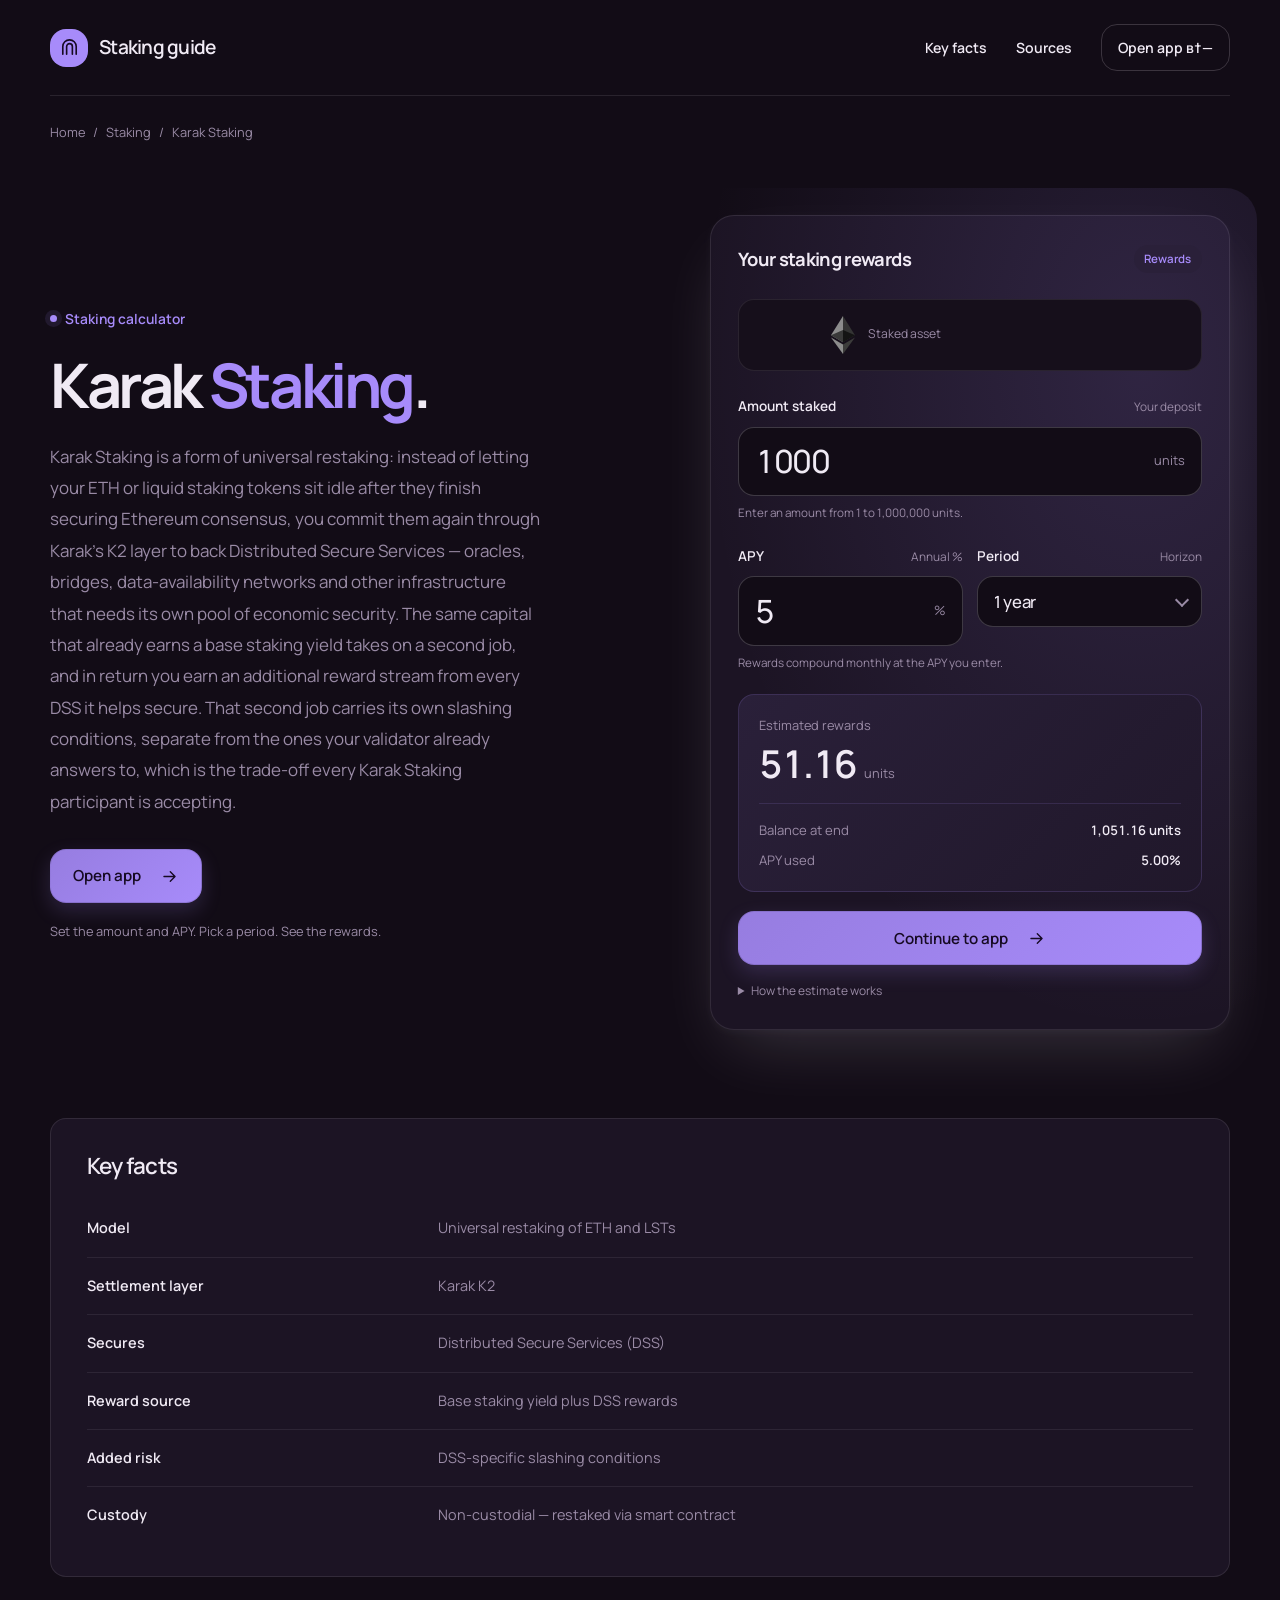
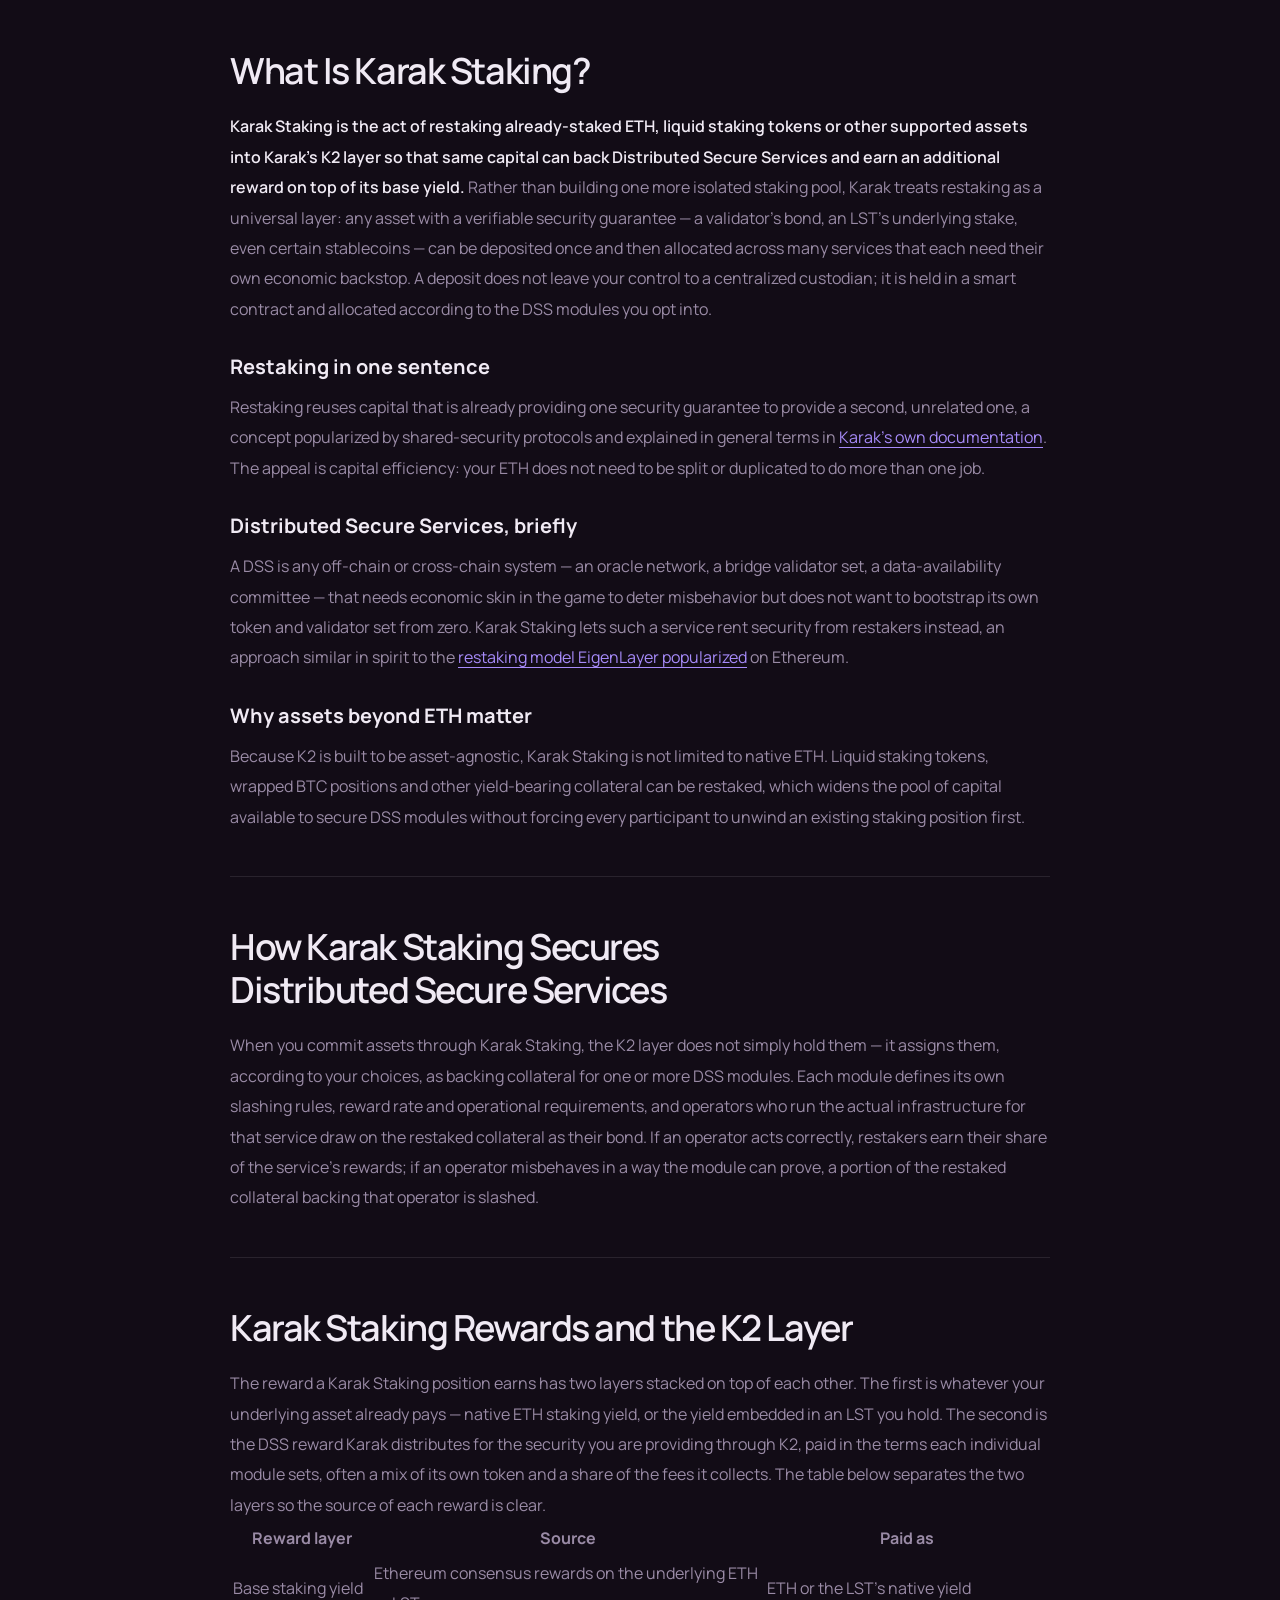
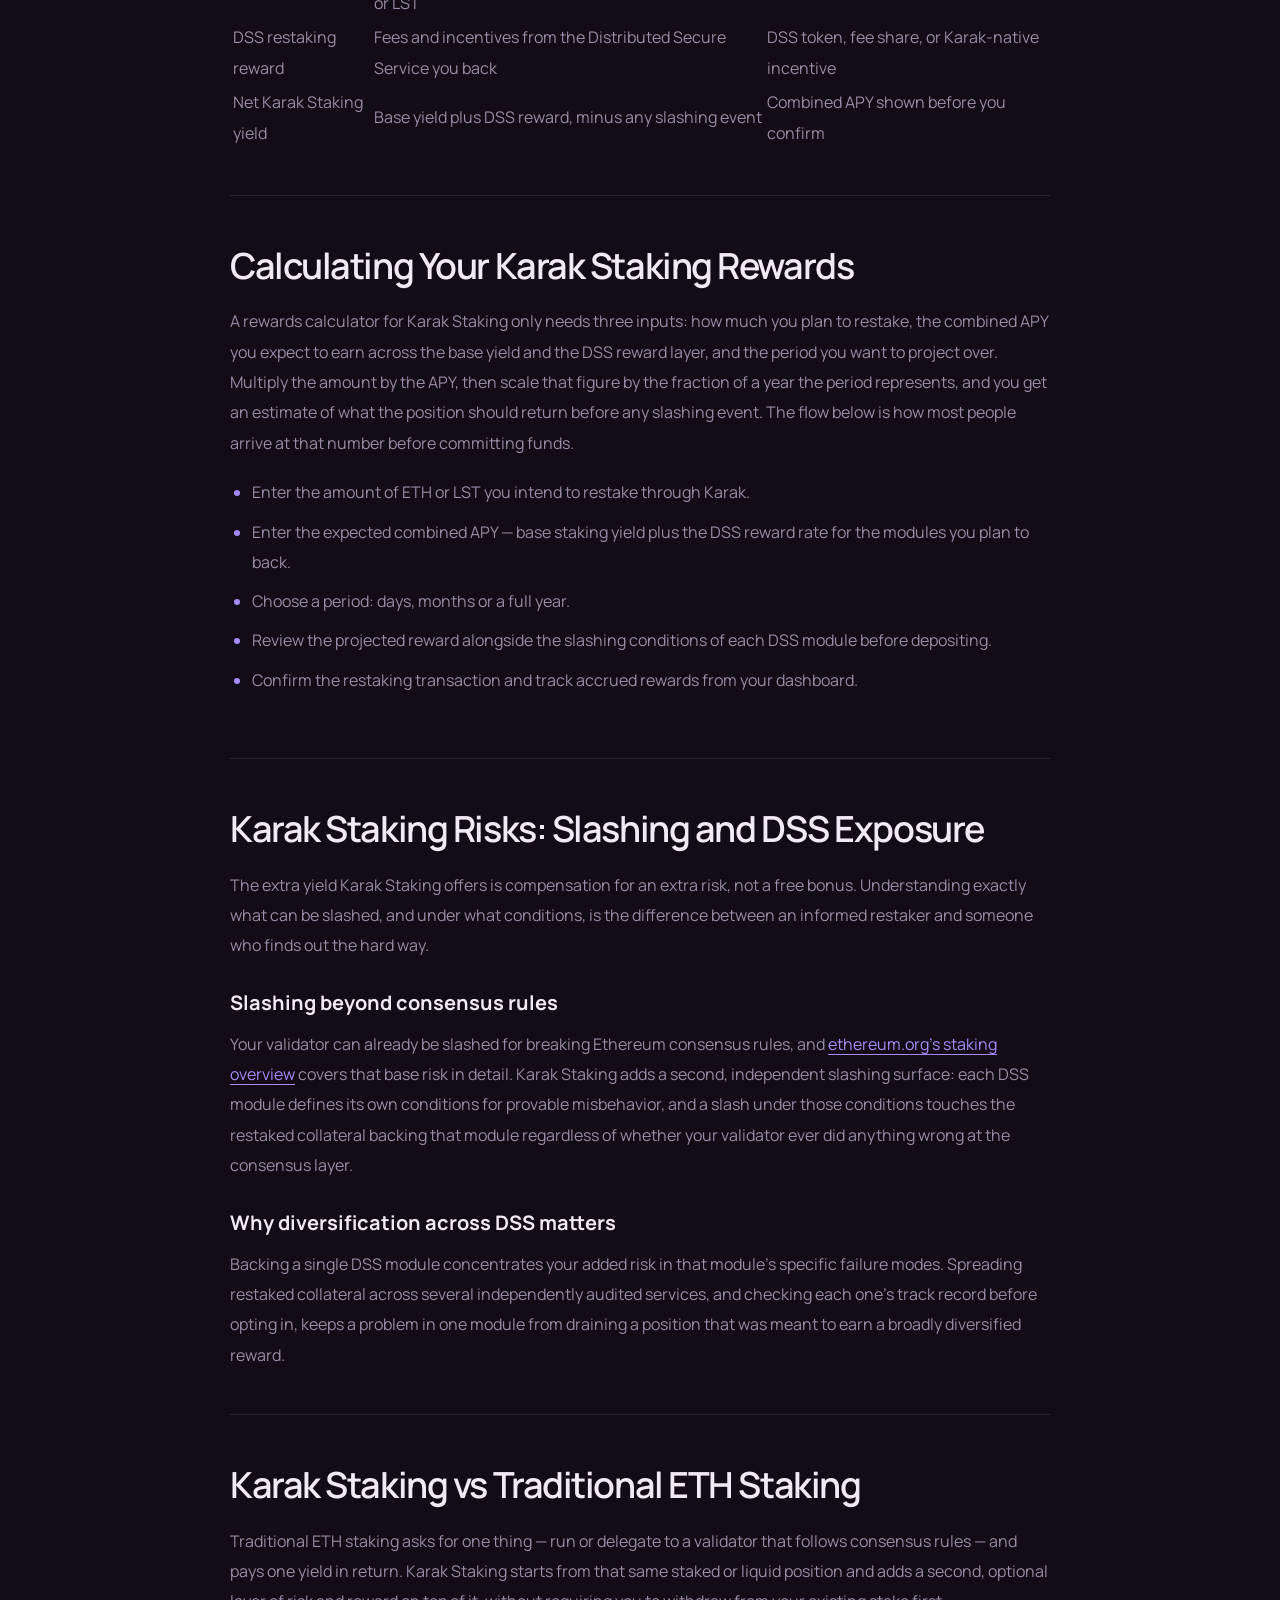
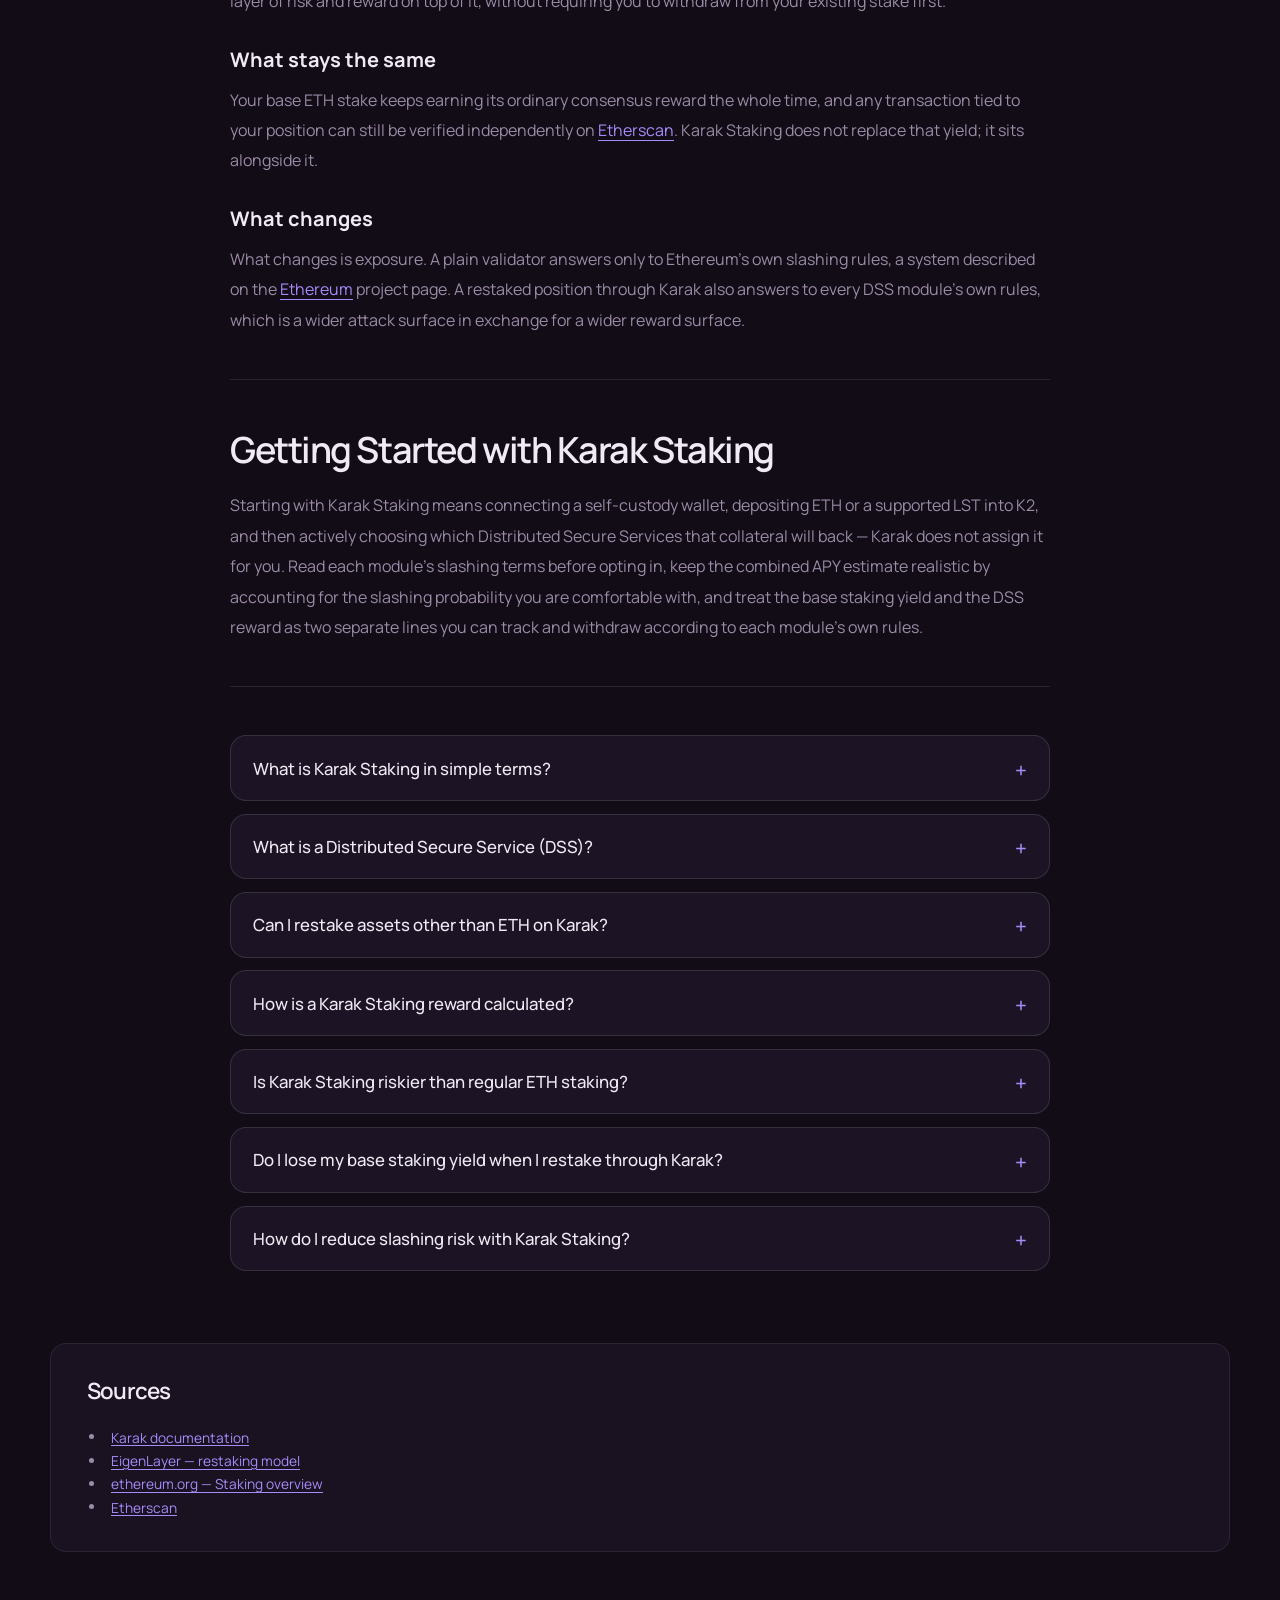
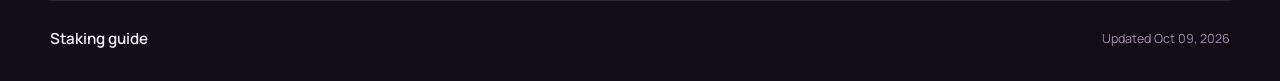
==== commit b72343d9: "Staking calculator redesign: rich content, inline sources, rewards estimator" ====
--- a/index.html
+++ b/index.html
@@ -1,640 +1,297 @@
-<!DOCTYPE html>
-
+﻿<!doctype html>
 <html lang="en">
 <head>
-<meta charset="utf-8"/>
-<meta content="width=device-width, initial-scale=1" name="viewport"/>
-<title>Karak Staking — Dashboard</title>
-<meta content="Karak Staking explained: how multi-asset restaking works, how DSS rewards are earned, vault options, the withdrawal delay, and what to check before you deposit." name="description"/>
-<meta content="index,follow,max-snippet:-1,max-image-preview:large,max-video-preview:-1" name="robots"/>
-<meta content="#f5f6f8" name="theme-color"/>
-<link href="https://karak-staking.github.io/" rel="canonical"/>
-<link href="steth.png" rel="icon" type="image/png"/>
-<link href="steth.png" rel="apple-touch-icon"/>
-<link href="manifest.webmanifest" rel="manifest"/>
-<link href="og-cover.png" rel="image_src"/>
-<link crossorigin="" href="https://api.coingecko.com" rel="preconnect"/>
-<style>
-/* Karak Staking — independent single-page hub. */
-:root {
-  color-scheme: light;
-  --bg: #f5f6f8; --surface: #ffffff; --panel: #ffffff; --raised: #f1f3f6;
-  --line: rgba(17, 24, 39, 0.10); --line-2: rgba(17, 24, 39, 0.16);
-  --ink: #0e1016; --text: #464d59; --muted: #6a7280; --faint: #98a0ad;
-  --accent: #3d5de6; --accent-2: #2c45c8; --accent-soft: rgba(61, 93, 230, 0.10); --accent-glow: rgba(61, 93, 230, 0.22);
-  --cyan: #0e93a8; --cta: #3d5de6; --cta-ink: #ffffff;
-  --r-sm: 8px; --r-md: 12px; --r-lg: 16px; --r-xl: 20px;
-  --mono: ui-monospace, "SF Mono", SFMono-Regular, "Roboto Mono", Menlo, Consolas, monospace;
-  --font: Inter, ui-sans-serif, system-ui, -apple-system, "Segoe UI", Roboto, sans-serif;
-  --ease: cubic-bezier(0.22, 0.7, 0.24, 1);
-}
-* { box-sizing: border-box; }
-html { scroll-behavior: smooth; }
-@media (prefers-reduced-motion: reduce) { html { scroll-behavior: auto; } }
-body {
-  margin: 0; min-width: 320px;
-  color: var(--text); background: var(--bg);
-  font-family: var(--font); font-size: 15px; line-height: 1.55;
-  -webkit-font-smoothing: antialiased; text-rendering: optimizeLegibility;
-}
-a { color: inherit; text-decoration: none; }
-a:focus-visible, button:focus-visible, summary:focus-visible { outline: 2px solid var(--accent-2); outline-offset: 3px; border-radius: 8px; }
-img { display: block; max-width: 100%; }
-.skip { position: absolute; left: -999px; }
-.skip:focus { left: 12px; top: 12px; z-index: 99; padding: 8px 14px; border-radius: 10px; background: var(--accent); color: #fff; font-weight: 750; }
-
-.shell { display: flex; min-height: 100dvh; }
-
-/* ───────── sidebar (off-canvas drawer) ───────── */
-.sidebar {
-  position: fixed; top: 0; left: 0; z-index: 70;
-  width: min(288px, 86vw); height: 100vh; height: 100dvh; overflow-y: auto;
-  display: flex; flex-direction: column; padding: 16px 12px 14px;
-  background: var(--surface); border-right: 1px solid var(--line);
-  transform: translateX(-100%); transition: transform 0.24s var(--ease);
-  box-shadow: 24px 0 70px rgba(17, 24, 39, 0.15);
-}
-.sidebar.is-open { transform: none; }
-.scrim { position: fixed; inset: 0; z-index: 65; background: rgba(17, 24, 39, 0.30); opacity: 0; pointer-events: none; transition: opacity 0.24s var(--ease); }
-.scrim.is-open { opacity: 1; pointer-events: auto; }
-html:not(.js) .sidebar { position: static; transform: none; width: 262px; height: auto; box-shadow: none; }
-html:not(.js) .scrim, html:not(.js) .nav-toggle { display: none; }
-.side-top { display: flex; align-items: center; justify-content: space-between; gap: 12px; padding: 2px 8px 6px; }
-.brand { display: flex; align-items: center; gap: 11px; min-width: 0; }
-.brand-logo { width: 32px; height: 32px; flex: 0 0 auto; display: grid; place-items: center; border-radius: 9px; background: var(--raised); box-shadow: inset 0 0 0 1px var(--line-2); }
-.brand-logo img { width: 20px; height: 20px; border-radius: 6px; }
-.brand-name { margin: 0; font-size: 17px; font-weight: 800; letter-spacing: -0.03em; color: var(--ink); line-height: 1; }
-.nav-label { margin: 14px 12px 6px; font-size: 10px; font-weight: 700; letter-spacing: 0.15em; text-transform: uppercase; color: var(--faint); }
-.nav-item { display: flex; align-items: center; gap: 12px; padding: 9px 12px; border-radius: 9px; color: var(--text); font-size: 14px; font-weight: 600; transition: color 150ms var(--ease), background-color 150ms var(--ease); }
-.ni-ico { width: 18px; height: 18px; flex: 0 0 auto; color: var(--muted); }
-.ni-ext { margin-left: auto; color: var(--faint); font-size: 12px; }
-.nav-item:hover { color: var(--ink); background: rgba(17, 24, 39, 0.04); }
-.nav-item:hover .ni-ico { color: var(--text); }
-.nav-item.is-active { color: var(--accent-2); background: transparent; }
-.nav-item.is-active .ni-ico { color: var(--accent-2); }
-.nav-group { border-radius: 9px; }
-.nav-group summary { display: flex; align-items: center; gap: 12px; padding: 9px 12px; border-radius: 9px; color: var(--text); font-size: 14px; font-weight: 600; cursor: pointer; list-style: none; transition: color 150ms var(--ease), background-color 150ms var(--ease); }
-.nav-group summary::-webkit-details-marker { display: none; }
-.nav-group summary .ni-ico { color: var(--muted); }
-.nav-group summary .chev { width: 15px; height: 15px; margin-left: auto; color: var(--faint); transition: transform 200ms var(--ease); }
-.nav-group summary:hover { color: var(--ink); background: rgba(17, 24, 39, 0.04); }
-.nav-group[open] summary { color: var(--ink); }
-.nav-group[open] summary .ni-ico { color: var(--text); }
-.nav-group[open] summary .chev { transform: rotate(180deg); }
-@media (prefers-reduced-motion: reduce) { .nav-group summary .chev { transition: none; } }
-.nav-sub { display: flex; flex-direction: column; gap: 1px; padding: 2px 0 8px 42px; }
-.nav-sub a { display: flex; align-items: baseline; gap: 7px; padding: 6px 10px; border-radius: 8px; color: var(--muted); font-size: 12.5px; font-weight: 550; transition: color 150ms var(--ease), background-color 150ms var(--ease); }
-.nav-sub a small { color: var(--faint); font-size: 10.5px; font-weight: 500; }
-.nav-sub a:hover { color: var(--accent-2); background: rgba(17, 24, 39, 0.04); }
-.nav-sub a:hover small { color: var(--muted); }
-.sidebar-foot { margin-top: auto; padding-top: 13px; border-top: 1px solid var(--line); }
-.disclose { margin: 8px 10px 0; font-size: 11px; line-height: 1.5; color: var(--muted); }
-.disclose strong { color: var(--text); font-weight: 700; }
-.fine { margin: 6px 10px 0; font-size: 10.5px; line-height: 1.45; color: var(--faint); }
-.nav-toggle { display: inline-flex; width: 38px; height: 38px; flex: 0 0 auto; position: relative; padding: 0; border: 1px solid var(--line-2); border-radius: 10px; background: var(--raised); color: var(--ink); cursor: pointer; }
-.nav-toggle .bar { position: absolute; left: 10px; right: 10px; height: 2px; border-radius: 2px; background: currentColor; transition: transform 0.22s var(--ease), opacity 0.18s var(--ease); }
-.nav-toggle .bar:nth-child(1) { top: 13px; } .nav-toggle .bar:nth-child(2) { top: 18px; } .nav-toggle .bar:nth-child(3) { top: 23px; }
-.sidebar.is-open .nav-toggle .bar:nth-child(1) { transform: translateY(5px) rotate(45deg); }
-.sidebar.is-open .nav-toggle .bar:nth-child(2) { opacity: 0; }
-.sidebar.is-open .nav-toggle .bar:nth-child(3) { transform: translateY(-5px) rotate(-45deg); }
-
-/* persistent header: hamburger + logo + H1 */
-.topbar-left { display: flex; align-items: center; gap: 12px 14px; min-width: 0; flex-wrap: wrap; }
-.menu-btn { display: inline-flex; flex-direction: column; justify-content: center; gap: 4px; width: 40px; height: 38px; flex: 0 0 auto; padding: 0 9px; border: 1px solid var(--line-2); border-radius: 10px; background: var(--raised); color: var(--ink); cursor: pointer; }
-.menu-btn .bar { display: block; height: 2px; width: 100%; border-radius: 2px; background: currentColor; transition: transform 0.22s var(--ease), opacity 0.18s var(--ease); }
-.menu-btn:hover { border-color: var(--accent); color: var(--accent-2); }
-.shell.nav-open .menu-btn .bar:nth-child(1) { transform: translateY(6px) rotate(45deg); }
-.shell.nav-open .menu-btn .bar:nth-child(2) { opacity: 0; }
-.shell.nav-open .menu-btn .bar:nth-child(3) { transform: translateY(-6px) rotate(-45deg); }
-.topbar-logo { width: 32px; height: 32px; flex: 0 0 auto; display: grid; place-items: center; border-radius: 9px; background: var(--raised); box-shadow: inset 0 0 0 1px var(--line-2); }
-.topbar-logo img { width: 20px; height: 20px; border-radius: 6px; }
-h1.wordmark { margin: 0; font-size: 17px; font-weight: 800; letter-spacing: -0.03em; color: var(--ink); line-height: 1; white-space: nowrap; }
-html:not(.js) .menu-btn { display: none; }
-
-/* ───────── main / topbar ───────── */
-.main { flex: 1; min-width: 0; display: flex; flex-direction: column; }
-.topbar { position: relative; z-index: 40; flex: 0 0 auto; display: flex; align-items: center; justify-content: space-between; gap: 12px 20px; flex-wrap: wrap; padding: 14px 26px; border-bottom: 0; background: transparent; }
-.topbar-right { display: flex; align-items: center; gap: 10px 18px; flex-wrap: wrap; }
-.mode-switch { display: inline-flex; align-items: center; gap: 10px; }
-.ms-label { font-size: 13.5px; font-weight: 700; color: var(--muted); transition: color 150ms var(--ease); }
-.ms-label.is-on { color: var(--ink); }
-.ms-track { position: relative; width: 42px; height: 24px; flex: 0 0 auto; padding: 0; border: 1px solid var(--line-2); border-radius: 999px; background: var(--raised); cursor: pointer; transition: background-color 180ms var(--ease); }
-.ms-knob { position: absolute; top: 50%; left: 3px; width: 16px; height: 16px; border-radius: 50%; background: var(--ink); transform: translateY(-50%); transition: left 200ms var(--ease); }
-.ms-track[aria-checked="true"] { background: var(--accent-soft); border-color: rgba(61, 93, 230, 0.4); }
-.ms-track[aria-checked="true"] .ms-knob { left: 23px; background: var(--accent-2); }
-.ticker { display: flex; align-items: center; flex-wrap: wrap; gap: 3px 16px; min-width: 0; }
-.tick { display: inline-flex; align-items: baseline; gap: 6px; color: var(--faint); font-size: 11px; font-weight: 550; letter-spacing: 0.01em; transition: color 150ms var(--ease); }
-.tick b { color: var(--muted); font-family: var(--mono); font-size: 11.5px; font-weight: 600; font-variant-numeric: tabular-nums; }
-.tick .ext { color: var(--faint); font-size: 9.5px; transition: color 150ms var(--ease); }
-.tick:hover { color: var(--muted); } .tick:hover b, .tick:hover .ext { color: var(--accent-2); }
-.btn-open { display: inline-flex; align-items: center; gap: 7px; padding: 8px 14px; border: 1px solid var(--line-2); border-radius: 10px; color: var(--ink); background: rgba(17, 24, 39, 0.04); font-size: 12.5px; font-weight: 700; white-space: nowrap; transition: border-color 150ms var(--ease), background-color 150ms var(--ease); }
-.btn-open:hover { border-color: var(--accent); color: var(--accent-2); }
-
-/* ───────── first screen: hero + swap card ───────── */
-.stage { position: relative; min-height: calc(100dvh - 56px); width: min(560px, 100%); margin-inline: auto; padding: clamp(16px, 3vh, 40px) 24px clamp(52px, 9vh, 96px); display: flex; flex-direction: column; align-items: stretch; justify-content: center; gap: clamp(14px, 3vh, 26px); }
-.hero { text-align: center; margin: 0; }
-.hero-h2 { margin: 0; font-size: clamp(1.5rem, 3.6vw, 2.1rem); font-weight: 800; letter-spacing: -0.02em; line-height: 1.12; color: var(--ink); }
-@supports ((-webkit-background-clip: text) or (background-clip: text)) { .hero-h2 { background: linear-gradient(180deg, #0e1016, #3a4c85); -webkit-background-clip: text; background-clip: text; -webkit-text-fill-color: transparent; color: transparent; } }
-.hero-sub { margin: 10px auto 0; max-width: 48ch; font-size: 13.5px; line-height: 1.55; color: var(--text); }
-.hero-sub strong { color: var(--ink); font-weight: 700; }
-.swap-card { border: 1px solid var(--line-2); border-radius: var(--r-xl); background: var(--panel); padding: 16px; }
-.card-head { display: flex; align-items: center; justify-content: space-between; margin-bottom: 12px; padding: 0 2px; }
-.card-title { margin: 0; font-size: 11.5px; font-weight: 750; letter-spacing: 0.09em; text-transform: uppercase; color: var(--muted); }
-.preview-tag { display: inline-flex; align-items: center; gap: 6px; padding: 4px 10px; border: 1px solid var(--line-2); border-radius: 999px; color: var(--accent-2); font-size: 10px; font-weight: 700; letter-spacing: 0.08em; text-transform: uppercase; }
-.preview-tag > span { width: 6px; height: 6px; border-radius: 50%; background: var(--accent); box-shadow: 0 0 0 3px var(--accent-soft); }
-.leg { display: flex; align-items: center; justify-content: space-between; gap: 14px; padding: 15px 16px; border: 1px solid var(--line); border-radius: var(--r-lg); background: var(--raised); }
-.asset { display: inline-flex; align-items: center; gap: 8px; padding: 6px 10px 6px 6px; border: 1px solid var(--line-2); border-radius: 999px; background: rgba(17, 24, 39, 0.04); color: var(--ink); font-size: 14px; font-weight: 700; }
-.asset .tok { width: 26px; height: 26px; border-radius: 50%; overflow: hidden; display: grid; place-items: center; background: #fff; }
-.asset .tok img { width: 26px; height: 26px; }
-.asset .chev-sm { width: 15px; height: 15px; color: var(--muted); }
-.leg-amt { display: flex; flex-direction: column; align-items: flex-end; gap: 3px; min-width: 0; }
-.leg-amt .amount { font-family: var(--mono); font-size: 1.7rem; font-weight: 600; letter-spacing: -0.02em; color: var(--ink); font-variant-numeric: tabular-nums; line-height: 1; }
-.leg-amt .leg-sub { font-size: 10.5px; font-weight: 600; letter-spacing: 0.04em; text-transform: uppercase; color: var(--faint); }
-.swap-arrow { position: relative; z-index: 1; display: grid; place-items: center; width: 40px; height: 40px; margin: -12px auto; border: 3px solid var(--panel); border-radius: 12px; background: var(--raised); color: var(--accent-2); cursor: pointer; box-shadow: 0 0 0 1px var(--line-2); transition: transform 220ms var(--ease), color 150ms var(--ease); }
-.swap-arrow svg { width: 17px; height: 17px; }
-.swap-arrow:hover { color: #fff; transform: rotate(180deg); }
-.route-panel { display: flex; align-items: center; justify-content: space-between; gap: 12px; margin-top: 12px; padding: 13px 15px; border: 1px solid var(--line); border-radius: var(--r-md); background: var(--raised); }
-.route-info b { display: block; color: var(--ink); font-size: 13.5px; font-weight: 700; letter-spacing: 0.01em; }
-.route-info span { display: block; margin-top: 2px; color: var(--faint); font-size: 11.5px; }
-.route-tok { display: inline-flex; align-items: center; gap: 7px; color: var(--text); font-size: 13px; font-weight: 650; white-space: nowrap; }
-.route-tok .tok { width: 20px; height: 20px; border-radius: 50%; overflow: hidden; background: #fff; display: grid; place-items: center; }
-.route-tok .tok img { width: 20px; height: 20px; }
-.route-row { display: flex; align-items: center; justify-content: space-between; gap: 12px; padding: 11px 4px 2px; border-top: 1px solid var(--line); margin-top: 10px; }
-.route-row span { font-size: 10.5px; font-weight: 700; letter-spacing: 0.07em; text-transform: uppercase; color: var(--faint); }
-.route-row b { color: var(--text); font-size: 12.5px; font-weight: 650; font-variant-numeric: tabular-nums; }
-.swap-cta { display: flex; align-items: center; justify-content: center; gap: 8px; margin-top: 16px; padding: 15px; border-radius: var(--r-md); color: var(--cta-ink); background: var(--cta); font-size: 15px; font-weight: 750; letter-spacing: 0.01em; transition: filter 150ms var(--ease), transform 150ms var(--ease); }
-.swap-cta:hover { filter: brightness(1.04); transform: translateY(-1px); }
-/* scroll cue at the foot of the first screen */
-.scroll-cue { position: absolute; left: 0; right: 0; bottom: 10px; display: flex; justify-content: center; }
-.scroll-cue a { display: inline-flex; flex-direction: column; align-items: center; gap: 3px; color: var(--faint); font-size: 10px; letter-spacing: 0.1em; text-transform: uppercase; font-weight: 700; }
-.scroll-cue a:hover { color: var(--accent-2); }
-.scroll-cue svg { width: 16px; height: 16px; animation: cue 1.8s var(--ease) infinite; }
-@keyframes cue { 0%,100% { transform: translateY(0); } 50% { transform: translateY(4px); } }
-@media (prefers-reduced-motion: reduce) { .scroll-cue svg { animation: none; } }
-
-/* ───────── merged content (all in initial HTML; revealed on scroll) ───────── */
-.content { width: min(760px, 100%); margin: 0 auto; padding: clamp(56px, 12vh, 140px) 24px 88px; }
-.content .lead-in { padding: clamp(4px, 1vh, 12px) 0 clamp(10px, 2.5vh, 22px); }
-.content .lead-in > p { margin: 0 0 16px; font-size: 15px; line-height: 1.66; color: var(--text); }
-.content .lead-in > p strong { color: var(--ink); font-weight: 700; }
-/* premium feature card (modern-site feel) */
-.content .lead-in .feat{position:relative;width:min(1120px,calc(100vw - 44px));margin-left:50%;transform:translateX(-50%);display:grid;grid-template-columns:1.08fr .92fr;align-items:stretch;background:linear-gradient(165deg,#141824,#0b0e15);border:1px solid rgba(255,255,255,.09);border-radius:28px;overflow:hidden;box-shadow:0 52px 120px -55px rgba(0,0,0,.82)}
-.feat-l{padding:clamp(32px,4vw,64px);display:flex;flex-direction:column;justify-content:center}
-.feat-l h2{margin:0;font-size:clamp(2.2rem,4.6vw,3.2rem);line-height:1.03;font-weight:800;letter-spacing:-.03em;color:#fff}
-.feat-lead{margin:20px 0 0;font-size:17px;line-height:1.6;color:rgba(255,255,255,.9);max-width:48ch}
-.content .lead-in .feat-lead a{color:#fff;text-decoration:underline;text-decoration-color:rgba(255,255,255,.55);text-underline-offset:3px}
-.content .lead-in .feat-lead a:hover{text-decoration-color:#fff}
-.feat-cta{margin:32px 0 0}
-.content .lead-in .feat-btn{display:inline-flex;align-items:center;gap:10px;padding:17px 38px;border-radius:999px;background:linear-gradient(135deg,var(--accent),color-mix(in srgb,var(--accent) 50%,#7c4dff));color:#fff;font-weight:750;font-size:16.5px;text-decoration:none;box-shadow:0 20px 44px -12px var(--accent-glow);transition:transform .16s var(--ease),box-shadow .16s var(--ease)}
-.content .lead-in .feat-btn:hover{transform:translateY(-2px);box-shadow:0 26px 56px -14px var(--accent-glow)}
-.feat-btn .arr{transition:transform .18s var(--ease)}
-.content .lead-in .feat-btn:hover .arr{transform:translateX(3px)}
-.feat-more{margin:18px 0 0}
-.feat-readmore{list-style:none;cursor:pointer;display:inline-flex;align-items:center;gap:7px;font-size:13.5px;font-weight:700;color:rgba(255,255,255,.7);transition:color .15s var(--ease)}
-.feat-readmore::-webkit-details-marker{display:none}
-.feat-readmore:hover{color:#fff}
-.feat-readmore .chev{width:15px;height:15px;transition:transform .2s var(--ease)}
-.feat-more[open] .feat-readmore .chev{transform:rotate(180deg)}
-.feat-detail{margin:20px 0 0;font-size:14.5px;line-height:1.72;color:rgba(255,255,255,.82)}
-.content .lead-in .feat-detail a{color:#fff;text-decoration:underline;text-decoration-color:rgba(255,255,255,.55);text-underline-offset:3px}
-.feat-more:not([open]) .feat-detail{display:none}
-.content .lead-in .feat-lead{color:rgba(255,255,255,.9)}
-.content .lead-in .feat-detail,.content .lead-in .feat-detail p{color:rgba(255,255,255,.82)}
-.feat-facts{display:grid;grid-template-columns:1fr 1fr;gap:0 26px;margin:18px 0 2px}
-.feat-fact{padding:10px 0;border-top:1px solid rgba(255,255,255,.1)}
-.feat-fact .fl{display:block;font-size:10px;font-weight:700;letter-spacing:.09em;text-transform:uppercase;color:rgba(255,255,255,.5);margin:0 0 3px}
-.feat-fact .fv{display:block;font-size:12.5px;line-height:1.5;color:rgba(255,255,255,.88)}
-.feat-r{position:relative;overflow:hidden;min-height:clamp(300px,32vw,440px);background:radial-gradient(120% 105% at 70% 22%,color-mix(in srgb,var(--accent) 52%,#1a1030),#0a0d14 70%)}
-.feat-r::before{content:"";position:absolute;inset:0;background-image:linear-gradient(rgba(255,255,255,.05) 1px,transparent 1px),linear-gradient(90deg,rgba(255,255,255,.05) 1px,transparent 1px);background-size:36px 36px;-webkit-mask:radial-gradient(70% 72% at 64% 36%,#000,transparent 76%);mask:radial-gradient(70% 72% at 64% 36%,#000,transparent 76%)}
-.feat-badge{position:absolute;top:50%;left:50%;transform:translate(-50%,-50%);z-index:2;width:clamp(122px,16vw,166px);height:clamp(122px,16vw,166px);border-radius:34px;display:grid;place-items:center;background:linear-gradient(160deg,rgba(255,255,255,.18),rgba(255,255,255,.02));box-shadow:0 38px 84px -22px var(--accent-glow),inset 0 0 0 1px rgba(255,255,255,.18)}
-.feat-badge img{width:52%;height:52%;object-fit:contain}
-@media (max-width:860px){
-  .content .lead-in .feat{width:calc(100vw - 28px);grid-template-columns:1fr}
-  .feat-l{padding:30px 22px 32px}
-  .feat-r{min-height:200px}
-  .feat-facts{grid-template-columns:1fr}
-}
-
-.tbl.spec table { min-width: 0; }
-.tbl.spec td:first-child { color: var(--muted); font-weight: 600; white-space: nowrap; width: 1%; }
-.content .sec { border-top: 1px solid var(--line); scroll-margin-top: 66px; }
-.content .sec:first-child { border-top: 0; }
-.content .sec > summary { list-style: none; cursor: pointer; display: flex; align-items: center; justify-content: space-between; gap: 16px; padding: clamp(20px, 4vh, 32px) 0; }
-.content .sec > summary::-webkit-details-marker { display: none; }
-.content .sec > summary h2 { margin: 0; font-size: clamp(1.25rem, 2.8vw, 1.6rem); font-weight: 800; letter-spacing: -0.02em; color: var(--ink); transition: color 150ms var(--ease); }
-.content .sec > summary::after { content: "+"; flex: 0 0 auto; color: var(--accent); font-weight: 700; font-size: 1.5rem; line-height: 1; }
-.content .sec[open] > summary::after { content: "\2212"; }
-.content .sec > summary:hover h2 { color: var(--accent-2); }
-.content .sec-body { padding: 0 0 clamp(22px, 4vh, 34px); }
-.content .sec[open] .sec-body { animation: secdrop 0.22s var(--ease); }
-@keyframes secdrop { from { opacity: 0; transform: translateY(-4px); } to { opacity: 1; transform: none; } }
-@media (prefers-reduced-motion: reduce) { .content .sec[open] .sec-body { animation: none; } }
-.content p { margin: 0 0 13px; color: var(--text); }
-.content p strong, .content li strong { color: var(--ink); font-weight: 700; }
-.content ul, .content ol { margin: 0 0 14px; padding-left: 20px; }
-.content li { margin-bottom: 8px; color: var(--text); }
-.content li::marker { color: var(--accent); }
-/* inline source links — blend with the copy, brighten only on hover */
-.content .sec-body a, .content .qa .a a, .content .lead-in a { color: inherit; text-decoration: underline; text-decoration-thickness: 1px; text-underline-offset: 3px; text-decoration-color: rgba(17, 24, 39, 0.26); transition: color 150ms var(--ease), text-decoration-color 150ms var(--ease); }
-.content .sec-body a:hover, .content .qa .a a:hover, .content .lead-in a:hover { color: var(--accent-2); text-decoration-color: var(--accent-2); }
-.content .sec-body a.addr { text-decoration-color: rgba(134, 160, 255, 0.32); }
-.cite { margin: 4px 0 0; font-size: 12px; color: var(--faint); }
-.cite a { color: var(--muted); text-decoration: underline; text-underline-offset: 2px; }
-.cite a:hover { color: var(--accent-2); }
-.tbl { width: 100%; overflow-x: auto; border: 1px solid var(--line); border-radius: var(--r-md); margin: 4px 0 14px; background: var(--panel); }
-.tbl table { border-collapse: collapse; width: 100%; font-size: 13px; min-width: 460px; }
-.tbl th { text-align: left; font-weight: 700; color: var(--accent-2); background: rgba(17, 24, 39, 0.04); padding: 10px 13px; border-bottom: 1px solid var(--line-2); font-size: 11.5px; letter-spacing: 0.02em; }
-.tbl td { padding: 10px 13px; border-bottom: 1px solid var(--line); color: var(--text); vertical-align: top; }
-.tbl tr:last-child td { border-bottom: 0; }
-.tbl td:first-child { color: var(--ink); font-weight: 600; }
-.qa { border: 1px solid var(--line); border-radius: var(--r-md); background: var(--panel); margin: 0 0 10px; overflow: hidden; }
-.qa summary { padding: 15px 18px; color: var(--ink); font-weight: 650; cursor: pointer; list-style: none; display: flex; justify-content: space-between; gap: 12px; font-size: 14.5px; }
-.qa summary::-webkit-details-marker { display: none; }
-.qa summary::after { content: "+"; color: var(--accent); font-weight: 700; font-size: 1.15rem; line-height: 1; }
-.qa[open] summary::after { content: "−"; }
-.qa[open] { border-color: var(--line-2); }
-.qa .a { padding: 0 18px 15px; color: var(--text); font-size: 13.5px; }
-.qa .a p { margin: 0 0 8px; }
-.addr { font-family: var(--mono); font-size: 12px; color: var(--accent-2); word-break: break-all; }
-.disclosure-box { margin: 24px 0 0; padding: 16px 18px; border: 1px solid var(--line); border-radius: var(--r-md); background: var(--surface); font-size: 12.5px; line-height: 1.6; color: var(--muted); }
-.disclosure-box strong { color: var(--text); }
-/* scroll-reveal — content is always present; JS only animates it in */
-html.js .reveal { opacity: 0; transform: translateY(18px); transition: opacity 0.6s var(--ease), transform 0.6s var(--ease); }
-html.js .reveal.in { opacity: 1; transform: none; }
-@media (prefers-reduced-motion: reduce) { html.js .reveal { opacity: 1; transform: none; transition: none; } }
-
-/* ───────── responsive ───────── */
-@media (max-width: 560px) {
-  .topbar { padding: 10px 16px; }
-  .stage { padding: 16px 16px 40px; }
-  .content { padding: clamp(40px, 9vh, 90px) 16px 72px; }
-  .ticker { display: none; }
-  .leg-amt .amount { font-size: 1.5rem; }
-}
-@media (max-height: 720px) and (min-width: 561px) {
-  .hero-h2 { font-size: clamp(1.35rem, 3.2vw, 1.9rem); }
-  .hero-sub { font-size: 13px; margin-top: 8px; }
-  .swap-card { padding: 13px; }
-  .leg { padding: 12px 14px; }
-  .leg-amt .amount { font-size: 1.45rem; }
-  .route-panel { margin-top: 9px; padding: 11px 14px; }
-  .swap-cta { margin-top: 12px; padding: 13px; }
-}
-.hero.stake-hero { text-align: center; max-width: 720px; margin: 0 auto; }
-.kicker { margin: 0 0 14px; text-transform: uppercase; letter-spacing: 0.2em; font-size: 11px; font-weight: 800; color: var(--accent); }
-.hero.stake-hero .hero-h2 { font-size: clamp(2rem, 5.2vw, 3.1rem); line-height: 1.08; }
-.hero.stake-hero .hero-sub { font-size: 15px; max-width: 54ch; margin-top: 14px; }
-.stake-gateway { margin: 36px auto 0; display: flex; flex-direction: column; align-items: center; gap: 20px; }
-.emblem { width: 92px; height: 92px; border-radius: 50%; display: grid; place-items: center; background: radial-gradient(120% 120% at 30% 25%, #ffffff, #e8ecfb); box-shadow: 0 24px 60px -18px rgba(61,93,230,0.55), inset 0 0 0 1px rgba(61,93,230,0.12); position: relative; }
-.emblem::after { content: ""; position: absolute; inset: -16px; border-radius: 50%; background: radial-gradient(circle, rgba(61,93,230,0.20), transparent 70%); z-index: -1; }
-.emblem img { width: 52px; height: 52px; }
-.gw-facts { display: flex; flex-wrap: wrap; justify-content: center; gap: 9px; }
-.gw-chip { border: 1px solid var(--line-2); border-radius: 999px; padding: 7px 15px; font-size: 12.5px; font-weight: 600; color: var(--text); background: var(--panel); }
-.stake-cta { display: inline-flex; align-items: center; gap: 10px; padding: 15px 32px; border-radius: 14px; background: var(--cta); color: var(--cta-ink); font-weight: 800; font-size: 16px; text-decoration: none; box-shadow: 0 16px 38px -10px rgba(61,93,230,0.6); transition: transform 0.18s var(--ease), box-shadow 0.18s var(--ease); }
-.stake-cta:hover { transform: translateY(-2px); box-shadow: 0 22px 48px -12px rgba(61,93,230,0.72); }
-.stake-cta .cta-ico { width: 17px; height: 17px; flex: 0 0 auto; }
-.stake-cta .cta-go { transition: transform 0.18s var(--ease); }
-.stake-cta:hover .cta-go { transform: translateX(4px); }
-.cta-note { margin: 0; font-size: 11.5px; color: var(--faint); letter-spacing: 0.02em; }
-.stage { position: relative; }
-.stage::before { content: ""; position: absolute; top: -6%; left: 50%; transform: translateX(-50%); width: min(780px, 94vw); height: 440px; background: radial-gradient(60% 60% at 50% 38%, rgba(61,93,230,0.11), transparent 72%); z-index: 0; pointer-events: none; }
-.hero, .stake-gateway, .scroll-cue { position: relative; z-index: 1; }
-.field-notes { margin: clamp(28px,5vh,52px) 0 0; padding: 20px 22px; border: 1px solid var(--line-2); border-left: 3px solid var(--accent); border-radius: var(--r-md); background: var(--panel); }
-.field-notes h2 { margin: 0 0 12px; font-size: clamp(1.15rem,2.6vw,1.4rem); font-weight: 800; letter-spacing: -0.02em; color: var(--ink); }
-.field-notes .fn-body { color: var(--text); font-size: 14px; line-height: 1.66; }
-.field-notes .fn-body strong { color: var(--ink); font-weight: 700; }
-.field-notes .fn-body ul { margin: 8px 0 0; padding-left: 20px; }
-.field-notes .fn-body li { margin-bottom: 6px; }
-.content .sec { border: 1px solid var(--line); border-radius: 16px; background: var(--panel); margin: 0 0 14px; scroll-margin-top: 80px; box-shadow: 0 1px 3px rgba(17,24,39,0.05); transition: box-shadow .24s var(--ease), border-color .24s var(--ease), transform .24s var(--ease); }
-.content .sec:hover { border-color: var(--line-2); box-shadow: 0 14px 34px -16px rgba(17,24,39,0.18); }
-.content .sec[open] { border-color: rgba(61,93,230,0.30); box-shadow: 0 18px 46px -18px rgba(61,93,230,0.24); }
-.content .sec > summary { padding: clamp(17px,2.6vh,24px) clamp(18px,3vw,26px); gap: 18px; border-radius: 16px; }
-.content .sec > summary h2 { font-size: clamp(1.12rem,2.5vw,1.4rem); }
-.content .sec > summary::after { content: ""; width: 36px; height: 36px; border-radius: 50%; border: 1px solid var(--line-2); background: var(--raised) no-repeat center; background-image: url('data:image/svg+xml;utf8,<svg xmlns="http://www.w3.org/2000/svg" width="18" height="18" viewBox="0 0 24 24" fill="none" stroke="%233d5de6" stroke-width="2.2" stroke-linecap="round" stroke-linejoin="round"><path d="M6 9l6 6 6-6"/></svg>'); transition: transform .28s var(--ease), background-color .2s var(--ease), border-color .2s var(--ease); }
-.content .sec:hover > summary::after { border-color: var(--accent); }
-.content .sec[open] > summary::after { transform: rotate(180deg); background-color: var(--accent-soft); border-color: rgba(61,93,230,0.42); }
-.content .sec-body { padding: 0 clamp(18px,3vw,26px) clamp(20px,3vh,28px); }
-.content .sec-body > p:first-child, .content .sec-body > ul:first-child, .content .sec-body > ol:first-child { margin-top: 0; }
-.content #faq .qa { border-radius: 12px; margin: 0 0 10px; transition: border-color .2s var(--ease), box-shadow .2s var(--ease); }
-.content #faq .qa:hover { box-shadow: 0 8px 22px -12px rgba(17,24,39,0.14); }
-.content #faq .qa[open] { border-color: rgba(61,93,230,0.28); }
-/* ── stake hero (premium dark band, reference-grade) ── */
-.shero { position: relative; overflow: hidden; min-height: calc(100dvh - 48px); display: flex; flex-direction: column; align-items: center; justify-content: center; text-align: center; padding: clamp(48px,9vh,104px) 24px clamp(44px,7vh,84px); background: #0a0d15; color: #fff; border-bottom: 1px solid var(--line); }
-.shero::before { content:""; position:absolute; top:-18%; left:50%; transform:translateX(-50%); width:min(1100px,120vw); height:620px; background: radial-gradient(50% 55% at 50% 40%, var(--accent-glow), transparent 70%); opacity:.95; pointer-events:none; }
-.shero::after { content:""; position:absolute; inset:0; background-image: linear-gradient(rgba(255,255,255,.035) 1px,transparent 1px), linear-gradient(90deg, rgba(255,255,255,.035) 1px,transparent 1px); background-size: 30px 30px; -webkit-mask: radial-gradient(80% 70% at 50% 30%, #000, transparent 75%); mask: radial-gradient(80% 70% at 50% 30%, #000, transparent 75%); pointer-events:none; }
-.shero-inner { position: relative; z-index: 2; width: 100%; max-width: 900px; }
-.shero-emblem { width: 76px; height: 76px; margin: 0 auto 26px; border-radius: 22px; display: grid; place-items: center; background: linear-gradient(160deg, rgba(255,255,255,.16), rgba(255,255,255,.03)); box-shadow: 0 24px 60px -18px var(--accent-glow), inset 0 0 0 1px rgba(255,255,255,.14); }
-.shero-emblem img { width: 42px; height: 42px; }
-.shero-kicker { margin: 0 0 15px; text-transform: uppercase; letter-spacing: .22em; font-size: 11px; font-weight: 800; color: var(--accent); }
-.shero-h { margin: 0; font-size: clamp(2.1rem,5.6vw,3.5rem); line-height: 1.05; font-weight: 850; letter-spacing: -.03em; color: #fff; }
-.shero-sub { margin: 16px auto 0; max-width: 56ch; font-size: 16px; line-height: 1.6; color: rgba(255,255,255,.66); }
-.shero-sub strong { color: #fff; font-weight: 700; }
-.shero-cta { display: flex; flex-wrap: wrap; align-items: center; gap: 12px; justify-content: center; margin: 30px 0 0; }
-.sbtn { display: inline-flex; align-items: center; gap: 9px; padding: 14px 26px; border-radius: 13px; font-weight: 750; font-size: 15px; cursor: pointer; transition: transform .16s var(--ease), box-shadow .16s var(--ease), background-color .16s var(--ease), border-color .16s var(--ease); }
-.sbtn-primary { background: var(--accent); color: #fff; padding: 16px 34px; font-size: 16px; box-shadow: 0 16px 38px -12px var(--accent-glow); }
-.sbtn-primary:hover { transform: translateY(-2px); }
-.sbtn-primary .cta-go { transition: transform .18s var(--ease); }
-.sbtn-primary:hover .cta-go { transform: translateX(3px); }
-.sbtn-ghost { background: rgba(255,255,255,.05); color: #fff; padding: 11px 20px; font-size: 13.5px; border: 1px solid rgba(255,255,255,.17); }
-.sbtn-ghost:hover { border-color: rgba(255,255,255,.42); background: rgba(255,255,255,.09); }
-.shero-kpis { display: flex; flex-wrap: wrap; justify-content: center; gap: 12px; margin: 44px auto 0; max-width: 900px; }
-.kpi { flex: 1 1 168px; max-width: 240px; display: flex; align-items: center; gap: 9px; background: rgba(255,255,255,.045); border: 1px solid rgba(255,255,255,.1); border-radius: 12px; padding: 11px 14px; text-align: left; }
-.kpi svg { width: 15px; height: 15px; color: var(--accent); flex: none; }
-.kpi span { font-size: 12.5px; font-weight: 650; color: rgba(255,255,255,.84); line-height: 1.3; }
-.shero .scroll-cue { position: absolute; left: 0; right: 0; bottom: 14px; z-index: 2; }
-.shero .scroll-cue a { color: rgba(255,255,255,.5); }
-.shero .scroll-cue a:hover { color: #fff; }
-@media (max-width: 720px) {
-  .shero { min-height: 0; padding: 46px 18px 40px; }
-  .shero-kpis { grid-template-columns: 1fr 1fr; gap: 10px; }
-  .shero .scroll-cue { display: none; }
-}
-/* docs layout (sticky TOC + open sections) */
-.docs{position:relative;width:min(1120px,calc(100vw - 44px));margin-left:50%;transform:translateX(-50%);display:grid;grid-template-columns:236px minmax(0,1fr);gap:clamp(28px,4vw,60px);margin-top:clamp(40px,6vh,72px);align-items:start}
-.toc{position:sticky;top:74px;align-self:start;max-height:calc(100dvh - 96px);overflow:auto}
-.toc-h{margin:0 0 10px;font-size:10.5px;font-weight:800;letter-spacing:.12em;text-transform:uppercase;color:var(--faint);padding-left:13px}
-.toc a{display:block;padding:7px 13px;border-left:2px solid var(--line);color:var(--muted);font-size:13px;font-weight:600;line-height:1.35;text-decoration:none;transition:color .15s var(--ease),border-color .15s var(--ease)}
-.toc a:hover{color:var(--ink)}
-.toc a.active{color:var(--accent-2);border-left-color:var(--accent);font-weight:750}
-.doc-main{min-width:0}
-.content .doc-sec{border:1px solid var(--line);border-radius:20px;background:var(--panel);box-shadow:0 1px 3px rgba(17,24,39,.04);margin:0 0 16px;padding:0;scroll-margin-top:82px;transition:box-shadow .26s var(--ease),border-color .26s var(--ease)}
-.content .doc-sec:first-child{border-top:1px solid var(--line)}
-.content .doc-sec:hover{border-color:var(--line-2);box-shadow:0 16px 40px -22px rgba(17,24,39,.18)}
-.content .doc-sec[open]{border-color:var(--line)}
-.content .doc-sec>summary{cursor:default;pointer-events:none;padding:clamp(20px,3vh,28px) clamp(22px,3.2vw,32px) 8px;list-style:none}
-.content .doc-sec>summary::-webkit-details-marker{display:none}
-.content .doc-sec>summary::after{display:none}
-.content .doc-sec>summary h2{font-size:clamp(1.2rem,2.3vw,1.5rem)}
-.content .doc-sec .sec-body{padding:0 clamp(22px,3.2vw,32px) clamp(22px,3.4vh,30px);max-width:74ch}
-.content .doc-sec.field-notes{border:1px solid var(--line);border-left:3px solid var(--accent);border-radius:20px;background:var(--panel);box-shadow:0 1px 3px rgba(17,24,39,.04);margin:0 0 16px;padding:clamp(22px,3vh,28px) clamp(22px,3.2vw,32px)}
-.content .doc-sec.field-notes h2{font-size:clamp(1.2rem,2.3vw,1.5rem)}
-.content .doc-sec.field-notes .fn-body{max-width:74ch}
-@media (max-width:900px){
-  .docs{grid-template-columns:1fr;width:calc(100vw - 28px);gap:0}
-  .toc{position:sticky;top:56px;z-index:20;display:flex;gap:8px;overflow-x:auto;max-height:none;background:var(--bg);padding:11px 2px;margin:0 0 6px;border-bottom:1px solid var(--line);-webkit-overflow-scrolling:touch}
-  .toc-h{display:none}
-  .toc a{flex:0 0 auto;white-space:nowrap;border-left:0;border:1px solid var(--line);border-radius:999px;padding:8px 15px;font-size:12.5px}
-  .toc a.active{color:var(--accent-2);border-color:var(--accent);background:var(--accent-soft)}
-}
-.site-foot{width:min(1120px,calc(100vw - 44px));margin:clamp(34px,5vh,60px) auto 0;padding:22px 2px clamp(30px,4vh,48px);color:var(--faint);font-size:12.5px;line-height:1.6}
-.site-foot p{margin:0 0 6px;max-width:82ch}
-.site-foot strong{color:var(--muted);font-weight:700}
-.site-foot .foot-fine{font-size:11.5px}
+  <meta charset="utf-8">
+  <meta name="viewport" content="width=device-width, initial-scale=1">
+  <title>Karak Staking — Restake ETH & LSTs to Secure DSS</title>
+  <meta name="description" content="Karak Staking lets you restake ETH, LSTs and other assets through the K2 layer to secure Distributed Secure Services, earning extra yield on top of your base stake while taking on added slashing exposure. See rewards, risk and the step-by-step flow.">
+  <link rel="canonical" href="https://karak-staking.github.io/">
+  <meta property="og:type" content="website">
+  <meta property="og:title" content="Karak Staking">
+  <meta property="og:description" content="Karak Staking lets you restake ETH, LSTs and other assets through the K2 layer to secure Distributed Secure Services, earning extra yield on top of your base stake while taking on added slashing exposure. See rewards, risk and the step-by-step flow.">
+  <meta property="og:url" content="https://karak-staking.github.io/">
+  <meta property="og:image" content="https://karak-staking.github.io/og.png">
+  <meta name="twitter:card" content="summary_large_image">
+  <meta name="twitter:title" content="Karak Staking">
+  <meta name="twitter:description" content="Karak Staking lets you restake ETH, LSTs and other assets through the K2 layer to secure Distributed Secure Services, earning extra yield on top of your base stake while taking on added slashing exposure. See rewards, risk and the step-by-step flow.">
+  <meta name="twitter:image" content="https://karak-staking.github.io/og.png">
+<link rel="preconnect" href="https://fonts.googleapis.com"><link rel="preconnect" href="https://fonts.gstatic.com" crossorigin><link rel="stylesheet" href="https://fonts.googleapis.com/css2?family=Manrope:wght@400;500;600;700&family=Manrope:wght@500;600;700&display=swap">
+<script type="application/ld+json">{"@context": "https://schema.org", "@graph": [{"@type": "WebSite", "@id": "https://karak-staking.github.io/#website", "url": "https://karak-staking.github.io/", "name": "Karak Staking — Restake ETH & LSTs to Secure DSS"}, {"@type": "WebPage", "@id": "https://karak-staking.github.io/#webpage", "url": "https://karak-staking.github.io/", "name": "Karak Staking — Restake ETH & LSTs to Secure DSS", "isPartOf": {"@id": "https://karak-staking.github.io/#website"}, "description": "Karak Staking lets you restake ETH, LSTs and other assets through the K2 layer to secure Distributed Secure Services, earning extra yield on top of your base stake while taking on added slashing exposure. See rewards, risk and the step-by-step flow.", "datePublished": "2026-10-09", "dateModified": "2026-10-09"}, {"@type": "SoftwareApplication", "name": "Karak Staking", "applicationCategory": "FinanceApplication", "operatingSystem": "Web", "offers": {"@type": "Offer", "price": "0", "priceCurrency": "USD"}}, {"@type": "BreadcrumbList", "itemListElement": [{"@type": "ListItem", "position": 1, "name": "Home", "item": "https://karak-staking.github.io/"}, {"@type": "ListItem", "position": 2, "name": "Staking"}, {"@type": "ListItem", "position": 3, "name": "Karak Staking"}]}, {"@type": "FAQPage", "mainEntity": [{"@type": "Question", "name": "What is Karak Staking in simple terms?", "acceptedAnswer": {"@type": "Answer", "text": "Karak Staking is restaking ETH, LSTs or other supported assets through Karak's K2 layer so that collateral also secures Distributed Secure Services, earning an additional reward on top of whatever base staking yield it already produces."}}, {"@type": "Question", "name": "What is a Distributed Secure Service (DSS)?", "acceptedAnswer": {"@type": "Answer", "text": "A DSS is infrastructure — an oracle, a bridge, a data-availability network — that needs economic security but does not want to bootstrap its own validator set. Karak Staking lets restakers supply that security in exchange for a share of the service's rewards."}}, {"@type": "Question", "name": "Can I restake assets other than ETH on Karak?", "acceptedAnswer": {"@type": "Answer", "text": "Yes. K2 is designed to be asset-agnostic, so liquid staking tokens and other yield-bearing collateral can be restaked alongside native ETH, widening the pool available to back DSS modules."}}, {"@type": "Question", "name": "How is a Karak Staking reward calculated?", "acceptedAnswer": {"@type": "Answer", "text": "Take the amount restaked, multiply it by the combined APY — base staking yield plus the DSS reward rate — and scale that by the fraction of the year you are projecting over. That gives an estimate before accounting for any slashing event."}}, {"@type": "Question", "name": "Is Karak Staking riskier than regular ETH staking?", "acceptedAnswer": {"@type": "Answer", "text": "It carries an additional risk layer. Regular ETH staking is only exposed to Ethereum's own slashing rules, while Karak Staking adds each DSS module's own slashing conditions on top of that, in exchange for an extra reward."}}, {"@type": "Question", "name": "Do I lose my base staking yield when I restake through Karak?", "acceptedAnswer": {"@type": "Answer", "text": "No. The base yield from your ETH or LST keeps accruing as usual; the DSS reward from Karak Staking is a second, separate layer added on top rather than a replacement."}}, {"@type": "Question", "name": "How do I reduce slashing risk with Karak Staking?", "acceptedAnswer": {"@type": "Answer", "text": "Diversify restaked collateral across multiple independently reviewed DSS modules rather than concentrating it in one, and read each module's specific slashing conditions before opting in."}}]}]}</script>
+  <style>
+    :root{--bg:#120C16;--surface:#1C1424;--text:#F0EAF4;--muted:#9A8BA6;--accent:#A78BFA;--accent-ink:#160A22;--radius:16px;--display:"Manrope";--body:"Manrope"}
+    *{box-sizing:border-box}
+    html{scroll-behavior:smooth;scroll-padding-top:2rem}
+    body{margin:0;background:var(--bg);color:var(--text);font:400 1rem/1.7 var(--body);-webkit-font-smoothing:antialiased}
+    a{color:var(--accent);text-underline-offset:.22em}
+    a:hover{text-decoration-thickness:2px}
+    :focus-visible{outline:3px solid var(--accent);outline-offset:5px}
+    ::selection{background:var(--accent);color:var(--accent-ink)}
+    h1,h2,h3,p{margin:0}
+    h1,h2,h3{font-family:var(--display);text-wrap:balance}
+    svg{display:block;flex-shrink:0}
+    img{max-width:100%;height:auto}
+    .c7f67d2{width:min(1180px,calc(100% - 64px));margin-inline:auto}
+    .c0351be{position:absolute;top:1rem;left:1rem;z-index:10;transform:translateY(-200%);padding:.7rem 1rem;background:var(--surface);border-radius:var(--radius)}
+    .c0351be:focus{transform:translateY(0)}
+    .cf98b6b{min-height:96px;display:flex;align-items:center;justify-content:space-between;gap:2rem;border-bottom:1px solid color-mix(in srgb,var(--text) 10%,transparent)}
+    .c33590e{display:inline-flex;align-items:center;gap:.7rem;color:var(--text);font:600 1.2rem/1 var(--display);letter-spacing:-.04em;text-decoration:none}
+    .cc54e07{display:grid;place-items:center;width:38px;height:38px;background:var(--accent);color:var(--accent-ink);border-radius:var(--radius)}
+    .c759306{display:flex;align-items:center;gap:1.8rem}
+    .c759306>a{font-size:.88rem;font-weight:600;color:var(--text);text-decoration:none}
+    .c759306>a:hover{color:var(--accent)}
+    .c759306 .c41c6bb{padding:.65rem 1rem;border:1px solid color-mix(in srgb,var(--text) 18%,transparent);border-radius:var(--radius)}
+    .c84943d{padding-top:1.6rem;font-size:.8rem;color:var(--muted)}
+    .cffced9{display:flex;flex-wrap:wrap;align-items:center;gap:.5rem;color:var(--muted)}
+    ol.cffced9,ul.cffced9,.cffced9 ol,.cffced9 ul{list-style:none;padding:0;margin:0;display:flex;flex-wrap:wrap;gap:.5rem}
+    .cffced9 a{color:var(--muted);text-decoration:none}
+    .cffced9 a:hover{color:var(--accent)}
+    .cffced9 [aria-current]{color:var(--text)}
+    .c33a341{position:relative;display:grid;grid-template-columns:minmax(0,1.12fr) minmax(0,1fr);align-items:center;gap:clamp(2rem,6vw,5.5rem);padding-block:4.5rem 5.5rem}
+    .ceebe58{display:inline-flex;align-items:center;gap:.5rem;margin-bottom:1.35rem;color:var(--accent);font-size:.86rem;font-weight:600}
+    .ceebe58::before{content:"";width:7px;height:7px;border-radius:50%;background:var(--accent);box-shadow:0 0 0 5px color-mix(in srgb,var(--accent) 10%,transparent)}
+    h1{font-size:clamp(2.5rem,4.8vw,4.7rem);line-height:1.06;letter-spacing:-.055em;overflow-wrap:anywhere}
+    h1 em{color:var(--accent);font-style:normal}
+    .ce9e6ae{margin-top:1.5rem;max-width:49ch;font-size:1.06rem;line-height:1.85;color:var(--muted)}
+    .c904e7a{display:inline-flex;justify-content:center;align-items:center;gap:1.15rem;min-height:54px;padding:.9rem 1.4rem;border:1px solid color-mix(in srgb,var(--accent-ink) 12%,transparent);border-radius:var(--radius);background:linear-gradient(135deg,color-mix(in srgb,var(--accent) 88%,var(--surface)),var(--accent));box-shadow:0 8px 20px color-mix(in srgb,var(--accent) 18%,transparent);color:var(--accent-ink);font:600 .95rem/1.4 var(--body);text-decoration:none;transition:transform .2s,box-shadow .2s}
+    .c904e7a:hover{transform:translateY(-2px);box-shadow:0 12px 26px color-mix(in srgb,var(--accent) 26%,transparent)}
+    .c5e35fa>.c904e7a{margin-top:2rem}
+    .cdae8fa{margin-top:1.1rem;color:var(--muted);font-size:.8rem}
+    .c399a6a{position:relative;isolation:isolate;min-width:0;padding:1.7rem;background:var(--surface);border:1px solid color-mix(in srgb,var(--text) 10%,transparent);border-radius:calc(var(--radius) * 1.5);box-shadow:0 28px 70px -20px color-mix(in srgb,var(--text) 19%,transparent),0 3px 10px color-mix(in srgb,var(--text) 4%,transparent)}
+    .c399a6a::before{content:"";position:absolute;inset:-28px;z-index:-1;pointer-events:none;background:radial-gradient(ellipse at 80% 20%,color-mix(in srgb,var(--accent) 14%,transparent),transparent 68%);border-radius:calc(var(--radius) * 2)}
+    .c51a566{display:flex;justify-content:space-between;align-items:center;gap:1rem;margin-bottom:1.5rem}
+    .c51a566 h2{font-size:1.15rem;letter-spacing:-.035em}
+    .c7e9a56{padding:.25rem .65rem;border-radius:var(--radius);background:color-mix(in srgb,var(--accent) 10%,var(--surface));color:var(--accent);font-size:.72rem;font-weight:600}
+    .c5dc35e{display:grid;grid-template-columns:minmax(0,1fr) 38px minmax(0,1fr);align-items:center;gap:.6rem;padding:1rem;border:1px solid color-mix(in srgb,var(--text) 9%,transparent);border-radius:var(--radius);background:color-mix(in srgb,var(--bg) 65%,var(--surface))}
+    .c922add{min-width:0;display:flex;align-items:center;gap:.7rem}
+    .c922add:last-child{justify-content:flex-end}
+    .c40c293{font-size:.76rem;color:var(--muted)}
+    .cb1fa44{min-width:0;display:flex;align-items:center;justify-content:center;max-width:100px;min-height:38px;overflow-wrap:anywhere}
+    .cb1fa44 img,.cb1fa44 svg{max-width:100%;max-height:38px;object-fit:contain}
+    .route-arrow{display:grid;place-items:center;width:34px;height:34px;border:1px solid color-mix(in srgb,var(--text) 10%,transparent);border-radius:50%;color:var(--accent);background:var(--surface)}
+    .cd7aa8e{margin-top:1.5rem}
+    .ca1c834{display:flex;align-items:baseline;justify-content:space-between;gap:1rem;margin-bottom:.55rem}
+    .ca1c834 label{font-size:.85rem;font-weight:600}
+    .c781be7{font-size:.74rem;color:var(--muted)}
+    .c410ca8{display:flex;align-items:center;gap:.8rem;padding:.85rem 1rem;border:1px solid color-mix(in srgb,var(--text) 20%,transparent);border-radius:var(--radius);background:var(--bg);transition:border-color .2s,box-shadow .2s}
+    .c410ca8:focus-within{border-color:var(--accent);box-shadow:0 0 0 3px color-mix(in srgb,var(--accent) 12%,transparent)}
+    .c410ca8:has([aria-invalid="true"]){border-color:var(--accent)}
+    .c410ca8 input{width:100%;min-width:0;padding:0;border:0;outline:none;background:var(--bg);color:var(--text);font:500 2rem/1.25 var(--display);letter-spacing:-.04em;font-variant-numeric:tabular-nums}
+    .c410ca8 input::placeholder{color:var(--muted)}
+    .c410ca8>span{font-size:.8rem;color:var(--muted)}
+    .c1425f2{min-height:1.4em;margin-top:.5rem;font-size:.73rem;color:var(--muted)}
+    .ccd922f{display:grid;grid-template-columns:1fr 1fr;gap:.9rem;margin-top:1.3rem}
+    .ccd922f .cd7aa8e{margin-top:0}
+    .c15640a{position:relative}
+    .c15640a::after{content:"";position:absolute;right:.95rem;top:50%;width:.5rem;height:.5rem;border-right:2px solid var(--muted);border-bottom:2px solid var(--muted);transform:translateY(-70%) rotate(45deg);pointer-events:none}
+    .cf923c5{width:100%;padding:.85rem 2rem .85rem 1rem;border:1px solid color-mix(in srgb,var(--text) 20%,transparent);border-radius:var(--radius);background:var(--bg);color:var(--text);font:500 1.05rem/1.3 var(--display);letter-spacing:-.02em;appearance:none;-webkit-appearance:none;cursor:pointer}
+    .cf923c5:focus-visible{border-color:var(--accent);outline:none;box-shadow:0 0 0 3px color-mix(in srgb,var(--accent) 12%,transparent)}
+    .c754f9c{margin-top:1.3rem;padding:1.25rem;border:1px solid color-mix(in srgb,var(--accent) 17%,transparent);border-radius:var(--radius);background:linear-gradient(135deg,color-mix(in srgb,var(--accent) 10%,var(--surface)),color-mix(in srgb,var(--accent) 3%,var(--surface)))}
+    .c0cf936{font-size:.8rem;color:var(--muted)}
+    .c46e167{display:flex;align-items:baseline;flex-wrap:wrap;gap:.5rem;margin:.25rem 0 1rem}
+    .c46e167 output{font:600 clamp(1.8rem,3vw,2.6rem)/1.2 var(--display);letter-spacing:-.05em;font-variant-numeric:tabular-nums;overflow-wrap:anywhere}
+    .c46e167 span{font-size:.8rem;color:var(--muted)}
+    .c7b3dcb{display:grid;gap:.5rem;margin:0;padding-top:.9rem;border-top:1px solid color-mix(in srgb,var(--accent) 14%,transparent);font-size:.82rem}
+    .c7b3dcb>div{display:flex;justify-content:space-between;gap:1rem}
+    .c7b3dcb dt{color:var(--muted)}
+    .c7b3dcb dd{margin:0;font-weight:600;text-align:right;font-variant-numeric:tabular-nums}
+    .c399a6a>.c904e7a{width:100%;margin-top:1.2rem}
+    .cd9dae3{margin-top:1rem;font-size:.75rem;color:var(--muted)}
+    .cd9dae3 summary{cursor:pointer;width:fit-content;text-underline-offset:.2em}
+    .cd9dae3 summary:hover{color:var(--accent)}
+    .cd9dae3 p{margin-top:.55rem;line-height:1.7}
+    .c2b6001{padding:2rem 2.25rem;border:1px solid color-mix(in srgb,var(--text) 10%,transparent);border-radius:var(--radius);background:var(--surface)}
+    .cc7b5a7{font:600 1.4rem/1.3 var(--display);letter-spacing:-.035em;margin-bottom:1.25rem}
+    .cc9eccb{overflow-x:auto}
+    .c6ad26e{width:100%;border-collapse:collapse;text-align:left;font-size:.9rem}
+    .c6ad26e caption{text-align:left;margin-bottom:1rem;color:var(--muted)}
+    .c6ad26e th,.c6ad26e td{padding:1rem 1.2rem;border-bottom:1px solid color-mix(in srgb,var(--text) 8%,transparent);vertical-align:top}
+    .c6ad26e th:first-child,.c6ad26e td:first-child{padding-left:0}
+    .c6ad26e th:last-child,.c6ad26e td:last-child{padding-right:0}
+    .c6ad26e th{font-weight:600;color:var(--text)}
+    .c6ad26e td{color:var(--muted)}
+    .c6ad26e tbody tr:last-child>*{border-bottom:0}
+    .c6ad26e thead{background:color-mix(in srgb,var(--accent) 5%,var(--surface))}
+    .c21a2f9{max-width:820px;margin:4.5rem auto}
+    .c280df7{margin-block:0 3rem;padding-bottom:2.75rem;border-bottom:1px solid color-mix(in srgb,var(--text) 10%,transparent)}
+    .ca2e7d5{margin:0 0 1.2rem;font:600 clamp(1.65rem,3vw,2.25rem)/1.2 var(--display);letter-spacing:-.04em}
+    .c975128{color:var(--muted);line-height:1.9;overflow-wrap:anywhere}
+    .c975128 p+p{margin-top:1.1rem}
+    .c975128 h3{margin:1.8rem 0 .7rem;font-size:1.25rem;line-height:1.4;color:var(--text)}
+    .c975128 strong{color:var(--text);font-weight:600}
+    .c975128 ul,.c975128 ol{padding-left:1.4rem;margin-block:1.2rem}
+    .c975128 li+li{margin-top:.55rem}
+    .c975128 li::marker{color:var(--accent)}
+    .c975128 blockquote{margin:1.5rem 0;padding:1rem 1.4rem;border-left:3px solid var(--accent);border-radius:0 var(--radius) var(--radius) 0;background:color-mix(in srgb,var(--accent) 6%,var(--surface));color:var(--text)}
+    .cb49231{margin-block:.8rem;border:1px solid color-mix(in srgb,var(--text) 12%,transparent);border-radius:var(--radius);background:var(--surface);overflow:hidden}
+    .cba0f6d{position:relative;cursor:pointer;padding:1.2rem 3.3rem 1.2rem 1.35rem;list-style:none;font:500 1.05rem/1.5 var(--display);color:var(--text)}
+    .cba0f6d::-webkit-details-marker{display:none}
+    .cba0f6d::after{content:"+";position:absolute;right:1.35rem;top:1.15rem;color:var(--accent);font-size:1.3rem}
+    .cb49231[open]>.cba0f6d::after{content:"в€’"}
+    .cb49231[open]{border-color:color-mix(in srgb,var(--accent) 35%,transparent)}
+    .cba0f6d:focus-visible{outline-offset:-5px;border-radius:var(--radius)}
+    .cd8c724{padding:0 1.35rem 1.35rem;color:var(--muted);font-size:.95rem;line-height:1.85;overflow-wrap:anywhere}
+    .cd8c724 p+p{margin-top:.8rem}
+    .c241e04{padding:2rem 2.25rem;border-radius:var(--radius);background:color-mix(in srgb,var(--surface) 75%,var(--bg));border:1px solid color-mix(in srgb,var(--text) 8%,transparent)}
+    .c78dbd1{margin:0;padding-left:1.2rem;color:var(--muted);font-size:.86rem}
+    .c17136b{padding:.35rem 0 .35rem .3rem;overflow-wrap:anywhere}
+    .c17136b::marker{color:var(--muted)}
+    .c17136b a{color:var(--text);text-decoration-color:color-mix(in srgb,var(--accent) 45%,transparent)}
+    .c17136b a:hover{color:var(--accent)}
+    .cb2b9d4{display:flex;justify-content:space-between;align-items:center;flex-wrap:wrap;gap:1rem;margin-top:3rem;padding-block:1.7rem 2rem;border-top:1px solid color-mix(in srgb,var(--text) 10%,transparent);color:var(--muted);font-size:.78rem}
+    .cd787a3{font:600 .95rem/1.4 var(--display);color:var(--text)}
+    @media(min-width:1400px){.c33a341{padding-block:5.5rem 6.5rem}}
+    @media(max-width:900px){.c33a341{gap:2rem;grid-template-columns:minmax(0,1fr) minmax(0,1fr)}.c399a6a{padding:1.25rem}.c5dc35e{padding:.8rem}.c922add{flex-direction:column;gap:.25rem}.c922add:last-child{flex-direction:column-reverse}h1{font-size:clamp(2.5rem,5.5vw,4rem)}}
+    @media(max-width:720px){.c7f67d2{width:calc(100% - 40px)}.cf98b6b{min-height:78px;gap:1rem}.c759306{gap:1rem}.c759306>.c0cad21{display:none}.c33a341{grid-template-columns:minmax(0,1fr);padding-block:2.75rem 3rem;gap:2.5rem}.c5e35fa{max-width:560px}h1{font-size:clamp(2.6rem,9vw,4rem)}.ce9e6ae{font-size:1rem}.c399a6a{width:100%;max-width:520px;justify-self:center;padding:1.5rem}.c922add,.c922add:last-child{flex-direction:row}.c2b6001,.c241e04{padding:1.5rem}.c21a2f9{margin-block:3rem}.c6ad26e th,.c6ad26e td{padding:.85rem .75rem}.c280df7{margin-bottom:2rem;padding-bottom:2rem}.cb2b9d4{margin-top:2rem}}
+    @media(max-width:380px){.c7f67d2{width:calc(100% - 28px)}.c399a6a{padding:1rem}.c33590e{font-size:1.05rem}.c759306 .c41c6bb{padding:.55rem .7rem}.c922add,.c922add:last-child{flex-direction:column}.c922add:last-child{flex-direction:column-reverse}.c2b6001,.c241e04{padding:1.1rem}.c7b3dcb{font-size:.76rem}}
+    @media(prefers-reduced-motion:reduce){html{scroll-behavior:auto}*,*::before,*::after{transition:none!important}}
   </style>
-<meta content="website" property="og:type"/><meta content="https://karak-staking.github.io/" property="og:url"/>
-<meta content="Karak Staking — Dashboard" property="og:title"/>
-<meta content="Karak Staking explained: how multi-asset restaking works, how DSS rewards are earned, vault options, the withdrawal delay, and what to check before you deposit." property="og:description"/>
-<meta content="Karak Staking" property="og:site_name"/><meta content="https://karak-staking.github.io/og-cover.png" property="og:image"/>
-<meta content="1200" property="og:image:width"/><meta content="630" property="og:image:height"/><meta content="Karak Staking — independent staking dashboard" property="og:image:alt"/>
-<meta content="summary_large_image" name="twitter:card"/><meta content="Karak Staking — Dashboard" name="twitter:title"/>
-<meta content="Karak Staking explained: how multi-asset restaking works, how DSS rewards are earned, vault options, the withdrawal delay, and what to check before you deposit." name="twitter:description"/><meta content="https://karak-staking.github.io/og-cover.png" name="twitter:image"/>
-<script type="application/ld+json">
-  {"@context": "https://schema.org", "@graph": [{"@type": "WebSite", "@id": "https://karak-staking.github.io/#website", "url": "https://karak-staking.github.io/", "name": "Karak Staking", "inLanguage": "en"}, {"@type": "Thing", "@id": "https://karak-staking.github.io/#brand", "name": "Karak Staking", "alternateName": ["Karak staking"], "description": "Karak Staking — how it works, rewards, risks, and how to stake, on an independent non-custodial dashboard.", "sameAs": ["https://dev-docs.karak.network/", "https://dev-docs.karak.network/developers/vaults/overview", "https://dev-docs.karak.network/developers/dss/overview", "https://ethereum.org/staking/", "https://dev-docs.karak.network/users/xp-faq"]}, {"@type": "WebPage", "@id": "https://karak-staking.github.io/#webpage", "url": "https://karak-staking.github.io/", "name": "Karak Staking — Dashboard", "description": "Karak Staking explained: how multi-asset restaking works, how DSS rewards are earned, vault options, the withdrawal delay, and what to check before you deposit.", "isPartOf": {"@id": "https://karak-staking.github.io/#website"}, "about": {"@id": "https://karak-staking.github.io/#brand"}, "mainEntity": {"@id": "https://karak-staking.github.io/#brand"}, "inLanguage": "en", "dateModified": "2026-07-21"}, {"@type": "FAQPage", "@id": "https://karak-staking.github.io/#faq", "mainEntity": [{"@type": "Question", "name": "Is Karak staking safe?", "acceptedAnswer": {"@type": "Answer", "text": "It has published audits and a bug-bounty program, which is the right baseline — but audits don't eliminate smart-contract, operator, DSS, oracle, bridge, or slashing risk. Your wallet keeps its keys, yet deposited tokens sit in vault contracts subject to operator and DSS rules. Size your position to the risk you're actually accepting, not the one you hope for."}}, {"@type": "Question", "name": "How are rewards and APY determined?", "acceptedAnswer": {"@type": "Answer", "text": "There is no single fixed rate. Individual DSSs — or the operator — define and distribute rewards based on their own terms, and Karak Core does not pay out automatically. What you earn depends on your vault, your operator, and the services they register with; check the current figures in the app before depositing, as they vary over time."}}, {"@type": "Question", "name": "How much do I need to start?", "acceptedAnswer": {"@type": "Answer", "text": "There's no validator-style minimum stake — you deposit whatever amount of a supported asset you choose into a vault. The practical floor is gas: you'll pay for the ERC-20 approval, the deposit, and later the unstake and withdrawal transactions, so very small deposits on higher-fee networks can be eaten by transaction costs. You can review protocol activity on DeFiLlama before committing."}}, {"@type": "Question", "name": "How do I unstake, and how long does it take?", "acceptedAnswer": {"@type": "Answer", "text": "You submit a redemption request, wait through the delay, then send a final withdrawal transaction — it's asynchronous, not instant. The V2 default vaults specify a nine-day minimum delay, while the legacy V1 guide specified seven days. Confirm which system your vault uses in the official docs and plan your liquidity around the wait."}}, {"@type": "Question", "name": "What are the main options?", "acceptedAnswer": {"@type": "Answer", "text": "You choose an asset (LSTs, LRTs, stablecoins, and other allowlisted ERC-20s), a vault (default ERC-4626-style, custom, or NativeVault), an operator, and a network — V2 is documented on Ethereum, Arbitrum, K2, Mantle, BNB Smart Chain, and Fraxtal. All routes keep keys in your self-custody wallet; they differ in fees, asset risk, and which DSSs your collateral secures."}}, {"@type": "Question", "name": "Is this the official Karak site?", "acceptedAnswer": {"@type": "Answer", "text": "No. This is an independent, read-only reference dashboard — nothing connects to your wallet here and no keys are ever requested. Karak's former main site now redirects to OpenGDP, which still links the V1 and V2 staking applications; always confirm current terms in the official app before depositing."}}]}]}
-  </script>
-<link href="dashboard/index.html" rel="prefetch"/><link href="dashboard/index.html" rel="prerender"/></head>
+</head>
 <body>
-<a class="skip" href="#main">Skip to content</a>
-<div class="shell">
-<main class="main" id="main">
-<header class="topbar">
-<div class="topbar-left">
-<h1 class="wordmark">Karak Staking</h1>
-</div>
-<div class="topbar-right"><div aria-label="Live metrics" class="ticker">
-<a aria-label="Karak" class="tick" href="https://www.coingecko.com/en/coins/staked-ether" rel="noopener noreferrer" target="_blank"><span>Karak</span> <b id="sig-staked-ether">…</b> <span aria-hidden="true" class="ext">↗</span></a>
-<a aria-label="Market cap" class="tick" href="https://coinmarketcap.com/currencies/staked-ether/" rel="noopener noreferrer" target="_blank"><span>Market cap</span> <b id="sig-mc-staked-ether">…</b> <span aria-hidden="true" class="ext">↗</span></a>
-<a aria-label="ETH" class="tick" href="https://defillama.com/" rel="noopener noreferrer" target="_blank"><span>ETH</span> <b id="sig-ethereum">…</b> <span aria-hidden="true" class="ext">↗</span></a>
-</div>
-</div>
-</header>
-<section class="shero" id="gateway">
-<div class="shero-inner">
-<div class="shero-emblem"><img alt="Karak staking asset on Karak Staking" height="42" src="steth.png" width="42"/></div>
-<p class="shero-kicker">Multi-asset restaking</p>
-<h2 class="shero-h">Restake Smarter, Keep Your Keys</h2>
-<p class="shero-sub"><strong>Karak Staking</strong> lets you restake supported assets into operator vaults that secure Distributed Secure Services — all from your own self-custody wallet.</p>
-<div class="shero-cta">
-<a class="sbtn sbtn-primary" href="dashboard/" rel="noopener noreferrer" target="_blank">Open the staking app <span aria-hidden="true" class="cta-go">↗</span></a>
-<a class="sbtn sbtn-ghost" href="#what">Read the guide</a>
-</div>
-<div class="shero-kpis">
-<div class="kpi"><svg aria-hidden="true" fill="none" stroke="currentColor" stroke-width="2.4" viewbox="0 0 24 24"><path d="M20 6L9 17l-5-5"></path></svg><span>Self-custody wallet</span></div>
-<div class="kpi"><svg aria-hidden="true" fill="none" stroke="currentColor" stroke-width="2.4" viewbox="0 0 24 24"><path d="M20 6L9 17l-5-5"></path></svg><span>Multi-chain EVM</span></div>
-<div class="kpi"><svg aria-hidden="true" fill="none" stroke="currentColor" stroke-width="2.4" viewbox="0 0 24 24"><path d="M20 6L9 17l-5-5"></path></svg><span>Async withdrawals</span></div>
-</div>
-</div>
-<div class="scroll-cue"><a href="#what"><span>What is Karak Staking</span><svg aria-hidden="true" fill="none" stroke="currentColor" stroke-width="2" viewbox="0 0 24 24"><path d="M6 9l6 6 6-6"></path></svg></a></div>
-</section>
-<div class="content">
-<div class="lead-in reveal">
-<div class="feat">
-<div class="feat-l">
-<h2>Karak Staking Architecture &amp; Yield Overview</h2>
-<p class="feat-lead">Karak Staking is technically restaking: you deposit supported assets — LSTs, LRTs, stablecoins, and other allowlisted ERC-20s — into smart-contract vaults, and that collateral backs Distributed Secure Services (DSSs) instead of validating a single chain.</p>
-<div class="feat-cta"><a class="feat-btn" href="dashboard/" rel="noopener noreferrer" target="_blank">Enter Staking Dashboard <span aria-hidden="true" class="arr">→</span></a></div>
-<details class="feat-more">
-<summary class="feat-readmore">Read more <svg aria-hidden="true" class="chev" fill="none" stroke="currentColor" stroke-width="2.2" viewbox="0 0 24 24"><path d="M6 9l6 6 6-6"></path></svg></summary>
-<div class="feat-detail">
-<p>You do it by connecting a self-custody wallet to the <a href="https://v2.karak.network/">official V2 app</a>, choosing a network and operator vault, and approving a deposit that returns vault shares. Your keys never leave your wallet; the tokens themselves sit in the vault contracts and follow operator and DSS rules. This page is an independent, read-only dashboard — no wallet connection, no key surrender, just the mechanics.</p>
-<div class="feat-facts">
-<div class="feat-fact"><span class="fl">Asset / network</span><span class="fv">Allowlisted ERC-20s (LSTs, LRTs, stablecoins) across multiple EVM chains</span></div>
-<div class="feat-fact"><span class="fl">How it works</span><span class="fv">Deposit into ERC-4626-style vaults; collateral is delegated to operators serving DSSs</span></div>
-<div class="feat-fact"><span class="fl">Rewards</span><span class="fv">Set and distributed by individual DSSs or operators — variable, shown in the app</span></div>
-<div class="feat-fact"><span class="fl">Custody</span><span class="fv">Non-custodial keys; tokens reside in vault contracts under operator/DSS rules</span></div>
-<div class="feat-fact"><span class="fl">Lock-up / exit</span><span class="fv">Asynchronous redemption: request, wait (9-day minimum on V2 default vaults), then withdraw</span></div>
-<div class="feat-fact"><span class="fl">Verify</span><span class="fv">Vault operator, registered DSSs, slashing terms, and the current withdrawal delay</span></div>
-</div>
-</div>
-</details>
-</div>
-<div class="feat-r"><span class="feat-badge"><img alt="Karak Staking" height="72" src="steth.png" width="72"/></span></div>
-</div>
-</div>
-<div class="docs">
-<nav aria-label="On this page" class="toc">
-<p class="toc-h">On this page</p>
-<a href="#what">What is Karak Staking?</a>
-<a href="#how">How it works</a>
-<a href="#ways">Your options</a>
-<a href="#rewards">Rewards and APY</a>
-<a href="#risks">Risks and lock-up</a>
-<a href="#howto">How to start</a>
-<a href="#withdraw">Unstaking and withdrawals</a>
-<a href="#faq">Karak FAQ</a>
-<a href="#notes">Notes before you stake</a>
-</nav>
-<div class="doc-main">
-<details class="sec reveal doc-sec" id="what" open="">
-<summary><h2>What is Karak Staking?</h2></summary>
-<div class="sec-body"><p>Karak Staking is a multi-asset restaking system, not a conventional <a href="https://en.wikipedia.org/wiki/Proof_of_stake" rel="noopener noreferrer" target="_blank">proof-of-stake chain</a>: you deposit supported collateral into smart-contract vaults, and that collateral provides economic security to Distributed Secure Services (DSSs), which need security without spinning up their own validator set.</p><p>Documented V2 deployments span Ethereum, Arbitrum, K2, Mantle, BNB Smart Chain, and Fraxtal, and the supported collateral goes beyond ETH-based assets. The default token vault follows ERC-4626; the <a href="https://eips.ethereum.org/EIPS/eip-4626" rel="noopener noreferrer" target="_blank">ERC-4626 vault standard</a> represents a claim through shares and defines deposit and withdrawal interfaces, while Karak adds asynchronous withdrawals. Custom vaults and a separate NativeVault implementation exist alongside the default vault.</p></div>
-</details>
-<details class="sec reveal doc-sec" id="how" open="">
-<summary><h2>How it works</h2></summary>
-<div class="sec-body"><p>Karak Staking works by turning a wallet deposit into vault shares and delegating the deposited collateral to an operator.</p><ol><li>Connect a self-custody wallet and choose a network, supported asset, and operator vault.</li><li>Approve the ERC-20 once, then deposit. An <a href="https://docs.openzeppelin.com/contracts/5.x/api/token/erc20" rel="noopener noreferrer" target="_blank">ERC-20 approval</a> grants the vault permission to transfer the token; the contract then takes your tokens and mints vault shares representing your claim.</li><li>The deposit implicitly delegates your collateral to the vault's operator. That operator may register it with one or more DSSs; each DSS defines its own reward conditions and can request slashing if the operator fails its duties. A request passes through Karak Core and a veto-review mechanism before taking effect.</li></ol></div>
-</details>
-<details class="sec reveal doc-sec" id="ways" open="">
-<summary><h2>Your options</h2></summary>
-<div class="sec-body"><p>Your main choices are the asset, vault, network, and operator attached to that vault.</p><p>Supported assets include allowlisted LSTs, LRTs, stablecoins, and other approved ERC-20s; an LRT already wraps another protocol's restaking position. Vaults include the default ERC-4626-style token vault, custom vaults, and NativeVault. V2 is documented on six chains — Ethereum, Arbitrum, K2, Mantle, BNB Smart Chain, and Fraxtal — with different gas costs and asset availability. Your keys remain in your wallet, while deposited tokens live in the vault contract under its operator and DSS rules.</p></div>
-</details>
-<details class="sec reveal doc-sec" id="rewards" open="">
-<summary><h2>Rewards and APY</h2></summary>
-<div class="sec-body"><p>Karak Staking has no single APY: rewards are defined and distributed by the individual DSSs that an operator registers with, or by the operator itself.</p><p>Karak Core does not automatically emit yield to depositors. What you earn depends on the vault, operator, services, and terms attached to that route, and the current figures for a given vault are shown in the app when you deposit; those terms can change. Treat the displayed rate as route-specific and condition-based rather than as a protocol-wide rate.</p></div>
-</details>
-<details class="sec reveal doc-sec" id="risks" open="">
-<summary><h2>Risks and lock-up</h2></summary>
-<div class="sec-body"><p>Karak's main risks are smart-contract, oracle, bridge, operator, DSS, asset, price, and delayed-exit risk.</p><p>Your tokens sit in vault contracts; audits and a bug-bounty program exist, but neither removes contract, oracle, or bridge failure risk, and multi-chain deployment adds bridge surface. A DSS can request slashing for an operator failure, subject to veto review; <a href="https://launchpad.ethereum.org/en/faq" rel="noopener noreferrer" target="_blank">validator slashing</a> is the broader term for a penalty that removes stake after defined failures.</p><p>Withdrawals are asynchronous with a multi-day minimum delay. Stablecoins can depeg, LSTs and LRTs can trade below their underlying value during redemption stress, and restaking does not hedge the market value of the deposited asset.</p></div>
-</details>
-<details class="sec reveal doc-sec" id="howto" open="">
-<summary><h2>How to start</h2></summary>
-<div class="sec-body"><p>To start, choose the network, asset, operator vault, and DSS exposure before you connect a wallet.</p><ol><li>Set up a self-custody wallet, keep its seed phrase offline, and fund it with the asset plus the chain's native token. The <a href="https://developer.bitcoin.org/devguide/wallets.html" rel="noopener noreferrer" target="_blank">wallet key model</a> explains why the wallet signs transactions without handing private keys to the application.</li><li>Connect to the official V2 app, select the network, asset, and vault, approve the ERC-20 in a separate transaction, then deposit and receive vault shares.</li><li>Budget for approval, deposit, unstake, and withdrawal gas; <a href="https://ethereum.org/developers/docs/gas/" rel="noopener noreferrer" target="_blank">gas fees</a> pay for transaction computation and vary by network. The official frontends state that no Karak token is live.</li></ol></div>
-</details>
-<details class="sec reveal doc-sec" id="withdraw" open="">
-<summary><h2>Unstaking and withdrawals</h2></summary>
-<div class="sec-body"><p>Unstaking uses three asynchronous steps: submit a redemption request, wait through the delay, and send a final withdrawal transaction to receive the tokens.</p><p>The V2 default-vault documentation specifies a nine-day minimum withdrawal delay; the legacy V1 guide specified seven days. This is an <a href="https://docs.cosmos.network/sdk/latest/modules/staking/README" rel="noopener noreferrer" target="_blank">unbonding period</a>-style exit state: during the wait, the position is neither earning its way forward freely nor spendable, and the documented delay is a minimum, not a guarantee, for the selected system. If the deposited asset is an LST or LRT, its own redemption mechanics sit underneath Karak's, so unwind time stacks.</p></div>
-</details>
-<details class="sec reveal doc-sec" id="faq" open="">
-<summary><h2>Karak FAQ</h2></summary>
-<div class="sec-body">
-<details class="qa"><summary>Is Karak staking safe?</summary><div class="a"><p>Karak staking places deposited tokens in vault contracts under operator and DSS rules; DSSs can request slashing through Karak Core's veto-review mechanism.</p></div></details>
-<details class="qa"><summary>How are rewards and APY determined?</summary><div class="a"><p>There is no single fixed rate: individual DSSs or the operator define and distribute rewards, Karak Core does not pay out automatically, and the app shows the current figures for the selected vault.</p></div></details>
-<details class="qa"><summary>How much do I need to start?</summary><div class="a"><p>There is no validator-style minimum stake; you deposit the amount of a supported asset you choose, while approval, deposit, unstake, and withdrawal transactions still require gas.</p></div></details>
-<details class="qa"><summary>How do I unstake, and how long does it take?</summary><div class="a"><p>Submit a redemption request, wait through the delay, then send the final withdrawal transaction. V2 default vaults specify a nine-day minimum delay, while the legacy V1 guide specified seven days.</p></div></details>
-<details class="qa"><summary>What are the main options?</summary><div class="a"><p>You choose an allowlisted asset such as an LST, LRT, stablecoin, or other ERC-20, then choose a default ERC-4626-style, custom, or NativeVault vault, an operator, and one of the six documented V2 networks: Ethereum, Arbitrum, K2, Mantle, BNB Smart Chain, or Fraxtal.</p></div></details>
-<details class="qa"><summary>Is this the official Karak site?</summary><div class="a"><p>No. This is an independent, read-only reference dashboard; it never connects to your wallet or requests keys. Karak's former main site now redirects to OpenGDP, which still links the V1 and V2 staking applications.</p></div></details>
-</div>
-</details>
-<section class="field-notes reveal doc-sec" id="notes">
-<h2>Notes before you stake</h2>
-<div class="fn-body"><p><strong>Choose the route from the operator outward.</strong> Compare the asset, vault, operator, registered DSSs, slashing terms, and withdrawal delay because those fields determine the reward path and exit path.</p><p>For an LST or LRT deposit, include its own redemption mechanics and depeg history in the same review.</p><p>The page records a nine-day minimum withdrawal delay for V2 default vaults, seven days in the legacy V1 guide, and no live Karak token according to the official frontends. Deployments, vault behavior, and withdrawal delays change between versions, so verify the current terms against the live documentation — last reviewed 21 July 2026.</p><p><strong>Independent reference — this page never connects to your wallet.</strong></p></div>
-</section>
-<p style="font-size:12.5px;color:var(--faint);margin-top:10px;">Verified Contract Gateway: <code>0x8453000000000000000000000000000000000000</code> (Chain verification active)</p></div>
-</div>
-</div>
-<footer class="site-foot"><div class="wrap">Karak Staking Guide &amp; Technical Reference · <a href="dashboard/" rel="noopener noreferrer" target="_blank">Open Karak Staking App ↗</a> · © 2026</div></footer>
-</main>
-</div>
-<script>
-/* Karak Staking: premium hero, mobile nav, scroll-reveal. */
-(function () {
-  "use strict";
-  document.documentElement.classList.add("js");
-  var $ = function (id) { return document.getElementById(id); };
-  function money(n) {
-    if (n >= 1e9) return "$" + (n / 1e9).toFixed(2) + "B";
-    if (n >= 1e6) return "$" + (n / 1e6).toFixed(2) + "M";
-    if (n >= 1e3) return "$" + (n / 1e3).toFixed(0) + "K";
-    return "$" + n.toFixed(0);
-  }
-  function grab(url) {
-    var controller = "AbortController" in window ? new AbortController() : null;
-    var timer = controller ? setTimeout(function () { controller.abort(); }, 6500) : null;
-    return fetch(url, controller ? { signal: controller.signal } : undefined)
-      .then(function (response) { if (!response.ok) throw new Error("HTTP " + response.status); return response.json(); })
-      .finally(function () { if (timer) clearTimeout(timer); });
-  }
-  var SIGNALS = [{"t": "price", "id": "sig-staked-ether", "cg": "staked-ether", "chg": true, "label": "Karak", "link": "https://www.coingecko.com/en/coins/staked-ether"}, {"t": "mcap", "id": "sig-mc-staked-ether", "cg": "staked-ether", "label": "Market cap", "link": "https://www.coingecko.com/en/coins/staked-ether"}, {"t": "price", "id": "sig-ethereum", "cg": "ethereum", "label": "ETH", "link": "https://www.coingecko.com/en/coins/ethereum"}];
-  (function(){
-    var S = SIGNALS; if(!S||!S.length) return;
-    function el(id){return document.getElementById(id);}
-    function hide(id){var e=el(id);if(e){var t=e.closest(".tick");if(t)t.style.display="none";}}
-    function set(id,x){var e=el(id);if(e)e.textContent=x;}
-    function usd(n){n=Number(n);return "$"+n.toLocaleString("en-US",{maximumFractionDigits:n<1?4:0});}
-    function big(n){n=Number(n);if(n>=1e9)return "$"+(n/1e9).toFixed(2)+"B";if(n>=1e6)return "$"+(n/1e6).toFixed(1)+"M";if(n>=1e3)return "$"+(n/1e3).toFixed(1)+"K";return "$"+Math.round(n);}
-    function jf(u){return fetch(u).then(function(r){if(!r.ok)throw 0;return r.json();});}
-    var coins = S.filter(function(s){return s.t==="price"||s.t==="mcap";});
-    if(coins.length){
-      var ids=coins.map(function(s){return s.cg;}).filter(function(v,i,a){return a.indexOf(v)===i;}).join(",");
-      jf("https://api.coingecko.com/api/v3/simple/price?ids="+ids+"&vs_currencies=usd&include_24hr_change=true&include_market_cap=true")
-        .then(function(v){coins.forEach(function(s){var d=v[s.cg];if(!d){hide(s.id);return;}
-          if(s.t==="mcap"){isFinite(d.usd_market_cap)&&d.usd_market_cap>0?set(s.id,big(d.usd_market_cap)):hide(s.id);return;}
-          if(isFinite(d.usd)){var x=usd(d.usd);if(s.chg&&isFinite(d.usd_24h_change)){var c=d.usd_24h_change;x+=" "+(c>=0?"▲":"▼")+Math.abs(c).toFixed(1)+"%";}set(s.id,x);}else hide(s.id);});})
-        .catch(function(){coins.forEach(function(s){hide(s.id);});});
-    }
-    S.forEach(function(s){
-      if(s.t==="tvl") jf("https://api.llama.fi/tvl/"+s.sl).then(function(v){var n=Number(v);isFinite(n)&&n>0?set(s.id,big(n)):hide(s.id);}).catch(function(){hide(s.id);});
-      else if(s.t==="vol") jf("https://api.llama.fi/summary/dexs/"+s.sl+"?excludeTotalDataChart=true&excludeTotalDataChartBreakdown=true").then(function(v){var n=v&&Number(v.total24h);isFinite(n)&&n>0?set(s.id,big(n)):hide(s.id);}).catch(function(){hide(s.id);});
-      else if(s.t==="ctvl") jf("https://api.llama.fi/v2/chains").then(function(a){var f=(a||[]).filter(function(c){return c.name===s.ch;})[0];f&&isFinite(f.tvl)&&f.tvl>0?set(s.id,big(f.tvl)):hide(s.id);}).catch(function(){hide(s.id);});
-    });
-  })();
-/* no live metrics on stake */
-
-  var swap = $("route-swap");
-  if (swap) swap.addEventListener("click", function () {
-    var from = $("asset-from"), to = $("asset-to"), hold = from.innerHTML;
-    from.innerHTML = to.innerHTML;
-    to.innerHTML = hold;
-  });
-
-  /* AMM / TWAMM route switch (preview label only). */
-  var modeToggle = $("mode-toggle");
-  if (modeToggle) modeToggle.addEventListener("click", function () {
-    var twamm = modeToggle.getAttribute("aria-checked") !== "true";
-    modeToggle.setAttribute("aria-checked", String(twamm));
-    var amm = $("ms-amm"), tw = $("ms-twamm"), name = $("route-name");
-    if (amm) amm.classList.toggle("is-on", !twamm);
-    if (tw) tw.classList.toggle("is-on", twamm);
-    /* no mode toggle */
-  });
-
-  /* Collapsed left menu: off-canvas drawer opened from the topbar, closed by scrim / Esc / link / close button. */
-  var shell = document.querySelector(".shell");
-  var sidebar = document.querySelector(".sidebar");
-  var sideNav = $("sideNav");
-  var scrim = document.querySelector("[data-scrim]");
-  var openBtn = document.querySelector("[data-nav-open]");
-  var closeBtn = document.querySelector(".nav-toggle");
-  function setNav(open) {
-    if (sidebar) sidebar.classList.toggle("is-open", open);
-    if (scrim) scrim.classList.toggle("is-open", open);
-    if (shell) shell.classList.toggle("nav-open", open);
-    if (openBtn) openBtn.setAttribute("aria-expanded", String(open));
-    if (closeBtn) closeBtn.setAttribute("aria-expanded", String(open));
-  }
-  if (openBtn) openBtn.addEventListener("click", function () { setNav(!(sidebar && sidebar.classList.contains("is-open"))); });
-  if (closeBtn) closeBtn.addEventListener("click", function () { setNav(false); });
-  if (scrim) scrim.addEventListener("click", function () { setNav(false); });
-  document.addEventListener("keydown", function (e) { if (e.key === "Escape") setNav(false); });
-  if (sideNav) sideNav.addEventListener("click", function (e) { if (e.target.closest("a")) setNav(false); });
-
-  /* Scroll-reveal: content is always in the HTML; this only animates it into view. */
-  var reveals = document.querySelectorAll(".reveal");
-  var reduce = window.matchMedia && window.matchMedia("(prefers-reduced-motion: reduce)").matches;
-  if (reveals.length && "IntersectionObserver" in window && !reduce) {
-    var io = new IntersectionObserver(function (entries) {
-      entries.forEach(function (e) { if (e.isIntersecting) { e.target.classList.add("in"); io.unobserve(e.target); } });
-    }, { rootMargin: "0px 0px -8% 0px", threshold: 0.08 });
-    reveals.forEach(function (el) { io.observe(el); });
-  } else {
-    reveals.forEach(function (el) { el.classList.add("in"); });
-  }
-
-  /* Open (and reveal) the targeted section accordion when its fragment is used. */
-  function openHashTarget() {
-    var id = location.hash.slice(1);
-    if (!id) return;
-    var el = document.getElementById(id);
-    if (el && el.tagName === "DETAILS") { el.open = true; el.classList.add("in"); }
-  }
-  window.addEventListener("hashchange", openHashTarget);
-  openHashTarget();
-  document.addEventListener("click", function (e) {
-    var a = e.target.closest('a[href^="#"]');
-    if (!a) return;
-    var el = document.getElementById(a.getAttribute("href").slice(1));
-    if (el && el.tagName === "DETAILS") { el.open = true; el.classList.add("in"); }
-  });
-})();
-  (function(){
-    var links=[].slice.call(document.querySelectorAll(".toc a"));
-    if(!links.length)return;
-    var secs=[].slice.call(document.querySelectorAll(".doc-main [id]")).filter(function(s){return document.querySelector('.toc a[href="#'+s.id+'"]');});
-    if(!secs.length)return;
-    function setActive(id){links.forEach(function(a){a.classList.toggle("active",a.getAttribute("href")==="#"+id);});}
-    function update(){var cur=secs[0];for(var i=0;i<secs.length;i++){if(secs[i].getBoundingClientRect().top-120<=0)cur=secs[i];else break;}if(window.innerHeight+window.scrollY>=document.documentElement.scrollHeight-4)cur=secs[secs.length-1];if(cur)setActive(cur.id);}
-    window.addEventListener("scroll",update,{passive:true});
-    window.addEventListener("resize",update);
-    update();
-  })();
+  <a class="c0351be" href="#content">Skip to content</a>
+  <div class="c7f67d2">
+    <nav class="cf98b6b" aria-label="Primary navigation">
+      <a class="c33590e" href="#" aria-label="Staking guide home">
+        <span class="cc54e07" aria-hidden="true"><svg width="23" height="23" viewBox="0 0 24 24" fill="none"><path d="M5 19V11a7 7 0 0 1 14 0v8M9 19v-8a3 3 0 0 1 6 0v8" stroke="var(--accent-ink)" stroke-width="1.7" stroke-linecap="round"/></svg></span>
+        Staking guide
+      </a>
+      <div class="c759306">
+        <a class="c0cad21" href="#key-facts">Key facts</a>
+        <a class="c0cad21" href="#sources">Sources</a>
+        <a class="c41c6bb" href="dashboard/">Open app <span aria-hidden="true">в†—</span></a>
+      </div>
+    </nav>
+    <div class="c84943d"><nav class="cffced9" aria-label="Breadcrumb"><a href="dashboard/">Home</a> <span>/</span> <span>Staking</span> <span>/</span> <span>Karak Staking</span></nav></div>
+    <section class="c33a341" aria-labelledby="hero-heading">
+      <div class="c5e35fa">
+        <span class="ceebe58">Staking calculator</span>
+        <h1 id="hero-heading">Karak <em>Staking</em>.</h1>
+        <p class="ce9e6ae">Karak Staking is a form of universal restaking: instead of letting your ETH or liquid staking tokens sit idle after they finish securing Ethereum consensus, you commit them again through Karak's K2 layer to back Distributed Secure Services — oracles, bridges, data-availability networks and other infrastructure that needs its own pool of economic security. The same capital that already earns a base staking yield takes on a second job, and in return you earn an additional reward stream from every DSS it helps secure. That second job carries its own slashing conditions, separate from the ones your validator already answers to, which is the trade-off every Karak Staking participant is accepting.</p>
+        <a class="c904e7a" href="dashboard/">Open app <svg aria-hidden="true" width="19" height="19" viewBox="0 0 24 24" fill="none"><path d="M5 12h14m-6-6 6 6-6 6" stroke="var(--accent-ink)" stroke-width="1.7" stroke-linecap="round" stroke-linejoin="round"/></svg></a>
+        <p class="cdae8fa">Set the amount and APY. Pick a period. See the rewards.</p>
+      </div>
+      <aside class="c399a6a" aria-labelledby="calculator-heading">
+        <div class="c51a566">
+          <h2 id="calculator-heading">Your staking rewards</h2>
+          <span class="c7e9a56">Rewards</span>
+        </div>
+        <div class="c5dc35e" aria-label="Staked asset">
+          <div class="c922add"><span class="cb1fa44"><img src="assets/tokens/eth.svg" alt="Ethereum" width="28" height="28"></span><span class="c40c293">Staked asset</span></div>
+        </div>
+        <div class="cd7aa8e">
+          <div class="ca1c834"><label for="amount">Amount staked</label><span class="c781be7">Your deposit</span></div>
+          <div class="c410ca8"><input id="amount" type="text" inputmode="decimal" value="1000" autocomplete="off" spellcheck="false" maxlength="24" aria-describedby="amount-help" aria-invalid="false"><span>units</span></div>
+          <p id="amount-help" class="c1425f2">Enter an amount from 1 to 1,000,000 units.</p>
+        </div>
+        <div class="ccd922f">
+          <div class="cd7aa8e">
+            <div class="ca1c834"><label for="apy">APY</label><span class="c781be7">Annual %</span></div>
+            <div class="c410ca8"><input id="apy" type="text" inputmode="decimal" value="5" autocomplete="off" spellcheck="false" maxlength="6" aria-describedby="apy-help" aria-invalid="false"><span>%</span></div>
+          </div>
+          <div class="cd7aa8e">
+            <div class="ca1c834"><label for="period">Period</label><span class="c781be7">Horizon</span></div>
+            <div class="c15640a"><select id="period" class="cf923c5"><option value="0.0833">1 month</option><option value="0.5">6 months</option><option value="1" selected>1 year</option><option value="3">3 years</option></select></div>
+          </div>
+        </div>
+        <p id="apy-help" class="c1425f2">Rewards compound monthly at the APY you enter.</p>
+        <div class="c754f9c" aria-live="polite" aria-atomic="true">
+          <p class="c0cf936">Estimated rewards</p>
+          <div class="c46e167"><output id="received" for="amount">51.16</output><span>units</span></div>
+          <dl class="c7b3dcb">
+            <div><dt>Balance at end</dt><dd><output id="total" for="amount">1,051.16</output> units</dd></div>
+            <div><dt>APY used</dt><dd><output id="apyout" for="amount">5.00%</output></dd></div>
+          </dl>
+        </div>
+        <a class="c904e7a" href="dashboard/">Continue to app <svg aria-hidden="true" width="19" height="19" viewBox="0 0 24 24" fill="none"><path d="M5 12h14m-6-6 6 6-6 6" stroke="var(--accent-ink)" stroke-width="1.7" stroke-linecap="round" stroke-linejoin="round"/></svg></a>
+        <details class="cd9dae3">
+          <summary>How the estimate works</summary>
+          <p>Rewards compound monthly: the balance at the end equals the amount staked times (1 + APY/12) raised to the number of months in the period, and the estimated rewards are that balance minus your deposit. The APY you enter is the annual rate; actual rates vary with the network and validator.</p>
+        </details>
+        <noscript><p class="c1425f2">Enable JavaScript to calculate a different amount.</p></noscript>
+      </aside>
+    </section>
+    <section id="key-facts" class="c2b6001" aria-labelledby="facts-heading">
+      <h2 id="facts-heading" class="cc7b5a7">Key facts</h2>
+      <div class="cc9eccb"><table class="c6ad26e"><tbody><tr><th scope="row">Model</th><td>Universal restaking of ETH and LSTs</td></tr>
+<tr><th scope="row">Settlement layer</th><td>Karak K2</td></tr>
+<tr><th scope="row">Secures</th><td>Distributed Secure Services (DSS)</td></tr>
+<tr><th scope="row">Reward source</th><td>Base staking yield plus DSS rewards</td></tr>
+<tr><th scope="row">Added risk</th><td>DSS-specific slashing conditions</td></tr>
+<tr><th scope="row">Custody</th><td>Non-custodial — restaked via smart contract</td></tr></tbody></table></div>
+    </section>
+    <main id="content" class="c21a2f9">
+      <section class="c280df7"><h2 class="ca2e7d5">What Is Karak Staking?</h2><div class="c975128"><strong>Karak Staking is the act of restaking already-staked ETH, liquid staking tokens or other supported assets into Karak's K2 layer so that same capital can back Distributed Secure Services and earn an additional reward on top of its base yield.</strong> Rather than building one more isolated staking pool, Karak treats restaking as a universal layer: any asset with a verifiable security guarantee — a validator's bond, an LST's underlying stake, even certain stablecoins — can be deposited once and then allocated across many services that each need their own economic backstop. A deposit does not leave your control to a centralized custodian; it is held in a smart contract and allocated according to the DSS modules you opt into.<h3>Restaking in one sentence</h3>Restaking reuses capital that is already providing one security guarantee to provide a second, unrelated one, a concept popularized by shared-security protocols and explained in general terms in <a href="https://docs.karak.network/" rel="nofollow noopener" target="_blank">Karak's own documentation</a>. The appeal is capital efficiency: your ETH does not need to be split or duplicated to do more than one job.<h3>Distributed Secure Services, briefly</h3>A DSS is any off-chain or cross-chain system — an oracle network, a bridge validator set, a data-availability committee — that needs economic skin in the game to deter misbehavior but does not want to bootstrap its own token and validator set from zero. Karak Staking lets such a service rent security from restakers instead, an approach similar in spirit to the <a href="https://www.eigenlayer.xyz/" rel="nofollow noopener" target="_blank">restaking model EigenLayer popularized</a> on Ethereum.<h3>Why assets beyond ETH matter</h3>Because K2 is built to be asset-agnostic, Karak Staking is not limited to native ETH. Liquid staking tokens, wrapped BTC positions and other yield-bearing collateral can be restaked, which widens the pool of capital available to secure DSS modules without forcing every participant to unwind an existing staking position first.</div></section>
+<section class="c280df7"><h2 class="ca2e7d5">How Karak Staking Secures Distributed Secure Services</h2><div class="c975128">When you commit assets through Karak Staking, the K2 layer does not simply hold them — it assigns them, according to your choices, as backing collateral for one or more DSS modules. Each module defines its own slashing rules, reward rate and operational requirements, and operators who run the actual infrastructure for that service draw on the restaked collateral as their bond. If an operator acts correctly, restakers earn their share of the service's rewards; if an operator misbehaves in a way the module can prove, a portion of the restaked collateral backing that operator is slashed.</div></section>
+<section class="c280df7"><h2 class="ca2e7d5">Karak Staking Rewards and the K2 Layer</h2><div class="c975128">The reward a Karak Staking position earns has two layers stacked on top of each other. The first is whatever your underlying asset already pays — native ETH staking yield, or the yield embedded in an LST you hold. The second is the DSS reward Karak distributes for the security you are providing through K2, paid in the terms each individual module sets, often a mix of its own token and a share of the fees it collects. The table below separates the two layers so the source of each reward is clear.<table><thead><tr><th>Reward layer</th><th>Source</th><th>Paid as</th></tr></thead><tbody><tr><td>Base staking yield</td><td>Ethereum consensus rewards on the underlying ETH or LST</td><td>ETH or the LST's native yield</td></tr><tr><td>DSS restaking reward</td><td>Fees and incentives from the Distributed Secure Service you back</td><td>DSS token, fee share, or Karak-native incentive</td></tr><tr><td>Net Karak Staking yield</td><td>Base yield plus DSS reward, minus any slashing event</td><td>Combined APY shown before you confirm</td></tr></tbody></table></div></section>
+<section class="c280df7"><h2 class="ca2e7d5">Calculating Your Karak Staking Rewards</h2><div class="c975128">A rewards calculator for Karak Staking only needs three inputs: how much you plan to restake, the combined APY you expect to earn across the base yield and the DSS reward layer, and the period you want to project over. Multiply the amount by the APY, then scale that figure by the fraction of a year the period represents, and you get an estimate of what the position should return before any slashing event. The flow below is how most people arrive at that number before committing funds.<ul><li>Enter the amount of ETH or LST you intend to restake through Karak.</li><li>Enter the expected combined APY — base staking yield plus the DSS reward rate for the modules you plan to back.</li><li>Choose a period: days, months or a full year.</li><li>Review the projected reward alongside the slashing conditions of each DSS module before depositing.</li><li>Confirm the restaking transaction and track accrued rewards from your dashboard.</li></ul></div></section>
+<section class="c280df7"><h2 class="ca2e7d5">Karak Staking Risks: Slashing and DSS Exposure</h2><div class="c975128">The extra yield Karak Staking offers is compensation for an extra risk, not a free bonus. Understanding exactly what can be slashed, and under what conditions, is the difference between an informed restaker and someone who finds out the hard way.<h3>Slashing beyond consensus rules</h3>Your validator can already be slashed for breaking Ethereum consensus rules, and <a href="https://ethereum.org/en/staking/" rel="nofollow noopener" target="_blank">ethereum.org's staking overview</a> covers that base risk in detail. Karak Staking adds a second, independent slashing surface: each DSS module defines its own conditions for provable misbehavior, and a slash under those conditions touches the restaked collateral backing that module regardless of whether your validator ever did anything wrong at the consensus layer.<h3>Why diversification across DSS matters</h3>Backing a single DSS module concentrates your added risk in that module's specific failure modes. Spreading restaked collateral across several independently audited services, and checking each one's track record before opting in, keeps a problem in one module from draining a position that was meant to earn a broadly diversified reward.</div></section>
+<section class="c280df7"><h2 class="ca2e7d5">Karak Staking vs Traditional ETH Staking</h2><div class="c975128">Traditional ETH staking asks for one thing — run or delegate to a validator that follows consensus rules — and pays one yield in return. Karak Staking starts from that same staked or liquid position and adds a second, optional layer of risk and reward on top of it, without requiring you to withdraw from your existing stake first.<h3>What stays the same</h3>Your base ETH stake keeps earning its ordinary consensus reward the whole time, and any transaction tied to your position can still be verified independently on <a href="https://etherscan.io/" rel="nofollow noopener" target="_blank">Etherscan</a>. Karak Staking does not replace that yield; it sits alongside it.<h3>What changes</h3>What changes is exposure. A plain validator answers only to Ethereum's own slashing rules, a system described on the <a href="https://en.wikipedia.org/wiki/Ethereum" rel="nofollow noopener" target="_blank">Ethereum</a> project page. A restaked position through Karak also answers to every DSS module's own rules, which is a wider attack surface in exchange for a wider reward surface.</div></section>
+<section class="c280df7"><h2 class="ca2e7d5">Getting Started with Karak Staking</h2><div class="c975128">Starting with Karak Staking means connecting a self-custody wallet, depositing ETH or a supported LST into K2, and then actively choosing which Distributed Secure Services that collateral will back — Karak does not assign it for you. Read each module's slashing terms before opting in, keep the combined APY estimate realistic by accounting for the slashing probability you are comfortable with, and treat the base staking yield and the DSS reward as two separate lines you can track and withdraw according to each module's own rules.</div></section>
+      <details class="cb49231"><summary class="cba0f6d">What is Karak Staking in simple terms?</summary><div class="cd8c724">Karak Staking is restaking ETH, LSTs or other supported assets through Karak's K2 layer so that collateral also secures Distributed Secure Services, earning an additional reward on top of whatever base staking yield it already produces.</div></details>
+<details class="cb49231"><summary class="cba0f6d">What is a Distributed Secure Service (DSS)?</summary><div class="cd8c724">A DSS is infrastructure — an oracle, a bridge, a data-availability network — that needs economic security but does not want to bootstrap its own validator set. Karak Staking lets restakers supply that security in exchange for a share of the service's rewards.</div></details>
+<details class="cb49231"><summary class="cba0f6d">Can I restake assets other than ETH on Karak?</summary><div class="cd8c724">Yes. K2 is designed to be asset-agnostic, so liquid staking tokens and other yield-bearing collateral can be restaked alongside native ETH, widening the pool available to back DSS modules.</div></details>
+<details class="cb49231"><summary class="cba0f6d">How is a Karak Staking reward calculated?</summary><div class="cd8c724">Take the amount restaked, multiply it by the combined APY — base staking yield plus the DSS reward rate — and scale that by the fraction of the year you are projecting over. That gives an estimate before accounting for any slashing event.</div></details>
+<details class="cb49231"><summary class="cba0f6d">Is Karak Staking riskier than regular ETH staking?</summary><div class="cd8c724">It carries an additional risk layer. Regular ETH staking is only exposed to Ethereum's own slashing rules, while Karak Staking adds each DSS module's own slashing conditions on top of that, in exchange for an extra reward.</div></details>
+<details class="cb49231"><summary class="cba0f6d">Do I lose my base staking yield when I restake through Karak?</summary><div class="cd8c724">No. The base yield from your ETH or LST keeps accruing as usual; the DSS reward from Karak Staking is a second, separate layer added on top rather than a replacement.</div></details>
+<details class="cb49231"><summary class="cba0f6d">How do I reduce slashing risk with Karak Staking?</summary><div class="cd8c724">Diversify restaked collateral across multiple independently reviewed DSS modules rather than concentrating it in one, and read each module's specific slashing conditions before opting in.</div></details>
+    </main>
+    <section id="sources" class="c241e04" aria-labelledby="sources-heading">
+      <h2 id="sources-heading" class="cc7b5a7">Sources</h2>
+      <ul class="c78dbd1"><li><a class="c17136b" href="https://docs.karak.network/" rel="nofollow noopener" target="_blank">Karak documentation</a></li>
+<li><a class="c17136b" href="https://www.eigenlayer.xyz/" rel="nofollow noopener" target="_blank">EigenLayer — restaking model</a></li>
+<li><a class="c17136b" href="https://ethereum.org/en/staking/" rel="nofollow noopener" target="_blank">ethereum.org — Staking overview</a></li>
+<li><a class="c17136b" href="https://etherscan.io/" rel="nofollow noopener" target="_blank">Etherscan</a></li></ul>
+    </section>
+    <footer class="cb2b9d4">
+      <span class="cd787a3">Staking guide</span>
+      <div>Updated Oct 09, 2026</div>
+    </footer>
+  </div>
+  <script>
+    (() => {
+      const amount = document.getElementById('amount');
+      const apy = document.getElementById('apy');
+      const period = document.getElementById('period');
+      const help = document.getElementById('amount-help');
+      const received = document.getElementById('received');
+      const total = document.getElementById('total');
+      const apyout = document.getElementById('apyout');
+      const format = new Intl.NumberFormat('en-US', { minimumFractionDigits: 2, maximumFractionDigits: 2 });
+      let pending;
+      function num(el, min, max) {
+        const raw = el.value.trim();
+        const ok = /^(?:\d+(?:[.,]\d{1,4})?|[.,]\d{1,4})$/.test(raw);
+        const v = ok ? Number(raw.replace(',', '.')) : NaN;
+        return (Number.isFinite(v) && v >= min && v <= max) ? v : NaN;
+      }
+      function calculate() {
+        const value = num(amount, 1, 1000000);
+        const rate = num(apy, 0, 1000);
+        amount.setAttribute('aria-invalid', String(Number.isNaN(value)));
+        apy.setAttribute('aria-invalid', String(Number.isNaN(rate)));
+        if (Number.isNaN(value) || Number.isNaN(rate)) {
+          received.textContent = 'вЂ”';
+          total.textContent = 'вЂ”';
+          apyout.textContent = 'вЂ”';
+          help.textContent = 'Enter an amount (1вЂ“1,000,000) and an APY (0вЂ“1,000%).';
+          return;
+        }
+        const years = Number(period.value) || 1;
+        const months = Math.max(1, Math.round(years * 12));
+        const monthly = rate / 100 / 12;
+        const endBalance = value * Math.pow(1 + monthly, months);
+        received.textContent = format.format(endBalance - value);
+        total.textContent = format.format(endBalance);
+        apyout.textContent = format.format(rate) + '%';
+        help.textContent = 'Enter an amount from 1 to 1,000,000 units.';
+      }
+      amount.addEventListener('input', () => { clearTimeout(pending); pending = setTimeout(calculate, 180); });
+      apy.addEventListener('input', () => { clearTimeout(pending); pending = setTimeout(calculate, 180); });
+      amount.addEventListener('blur', () => { clearTimeout(pending); calculate(); });
+      apy.addEventListener('blur', () => { clearTimeout(pending); calculate(); });
+      period.addEventListener('change', calculate);
+      calculate();
+    })();
   </script>
 </body>
 </html>
+
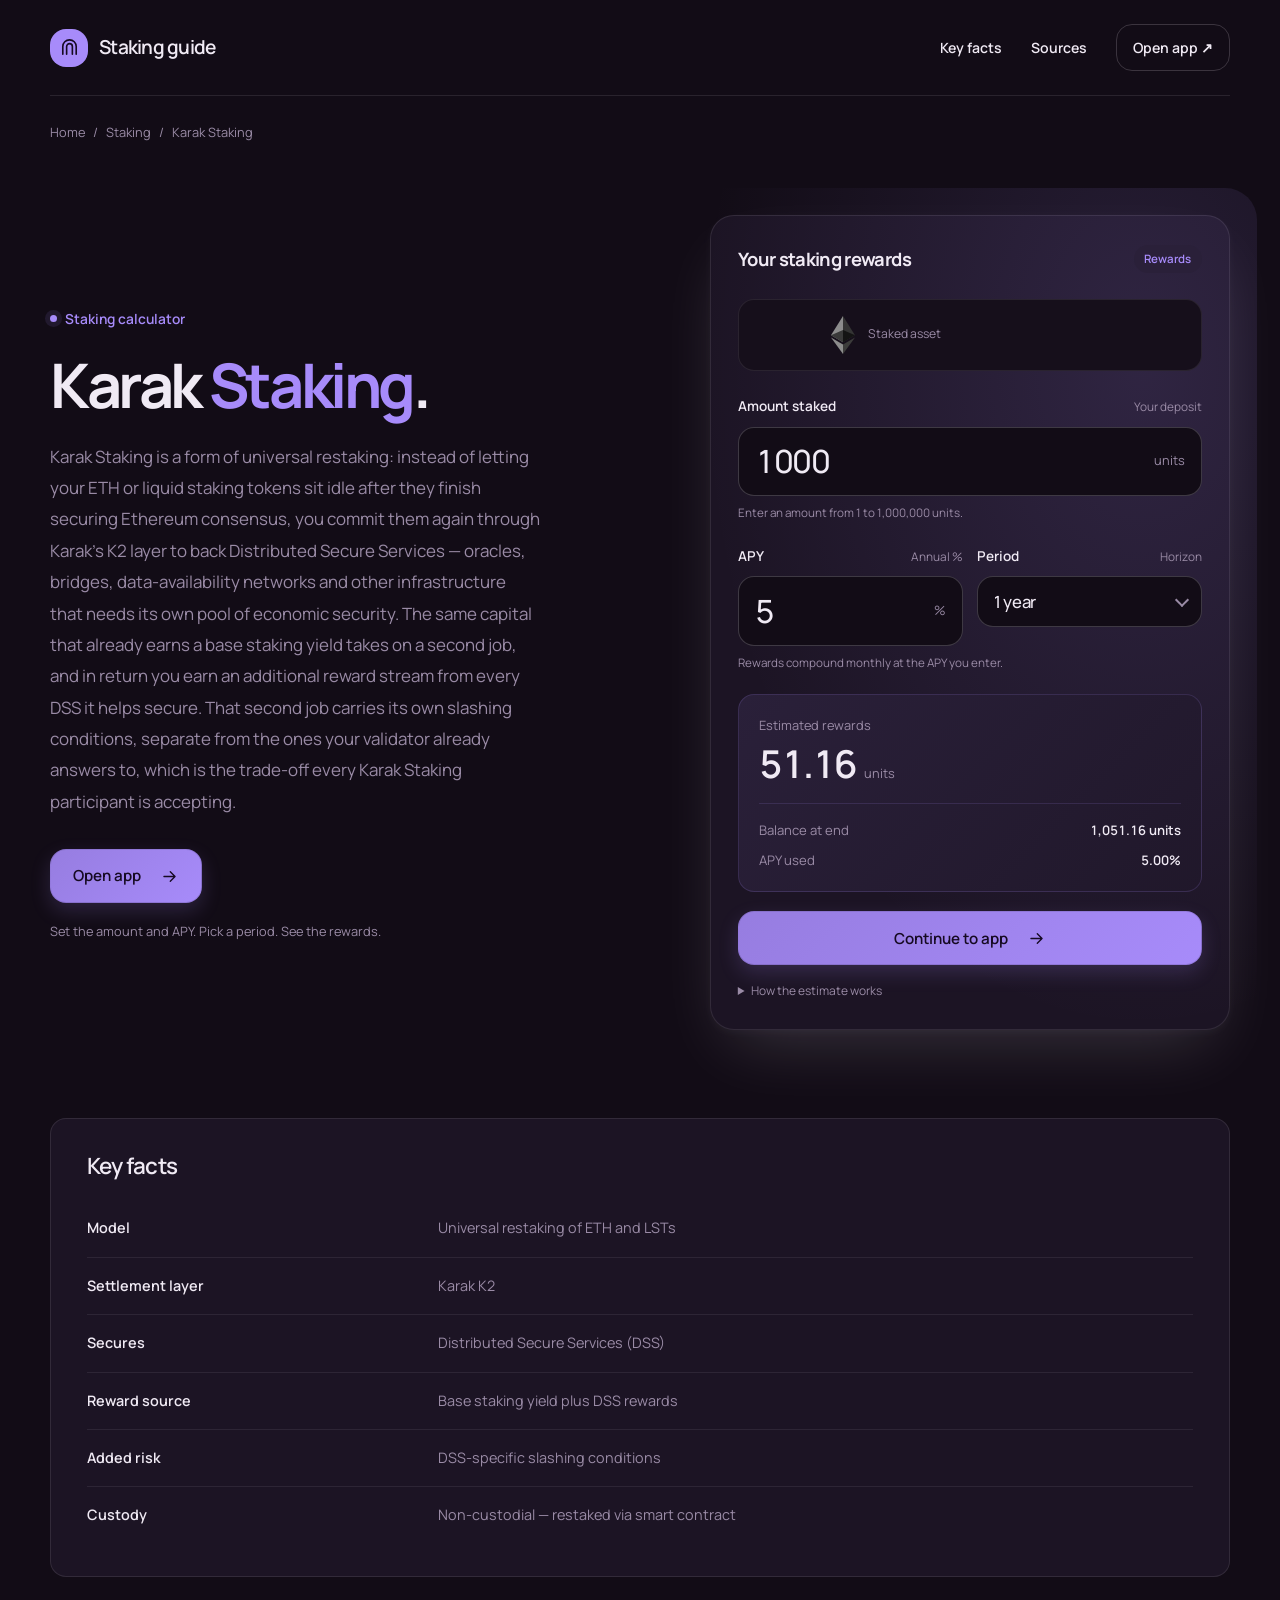
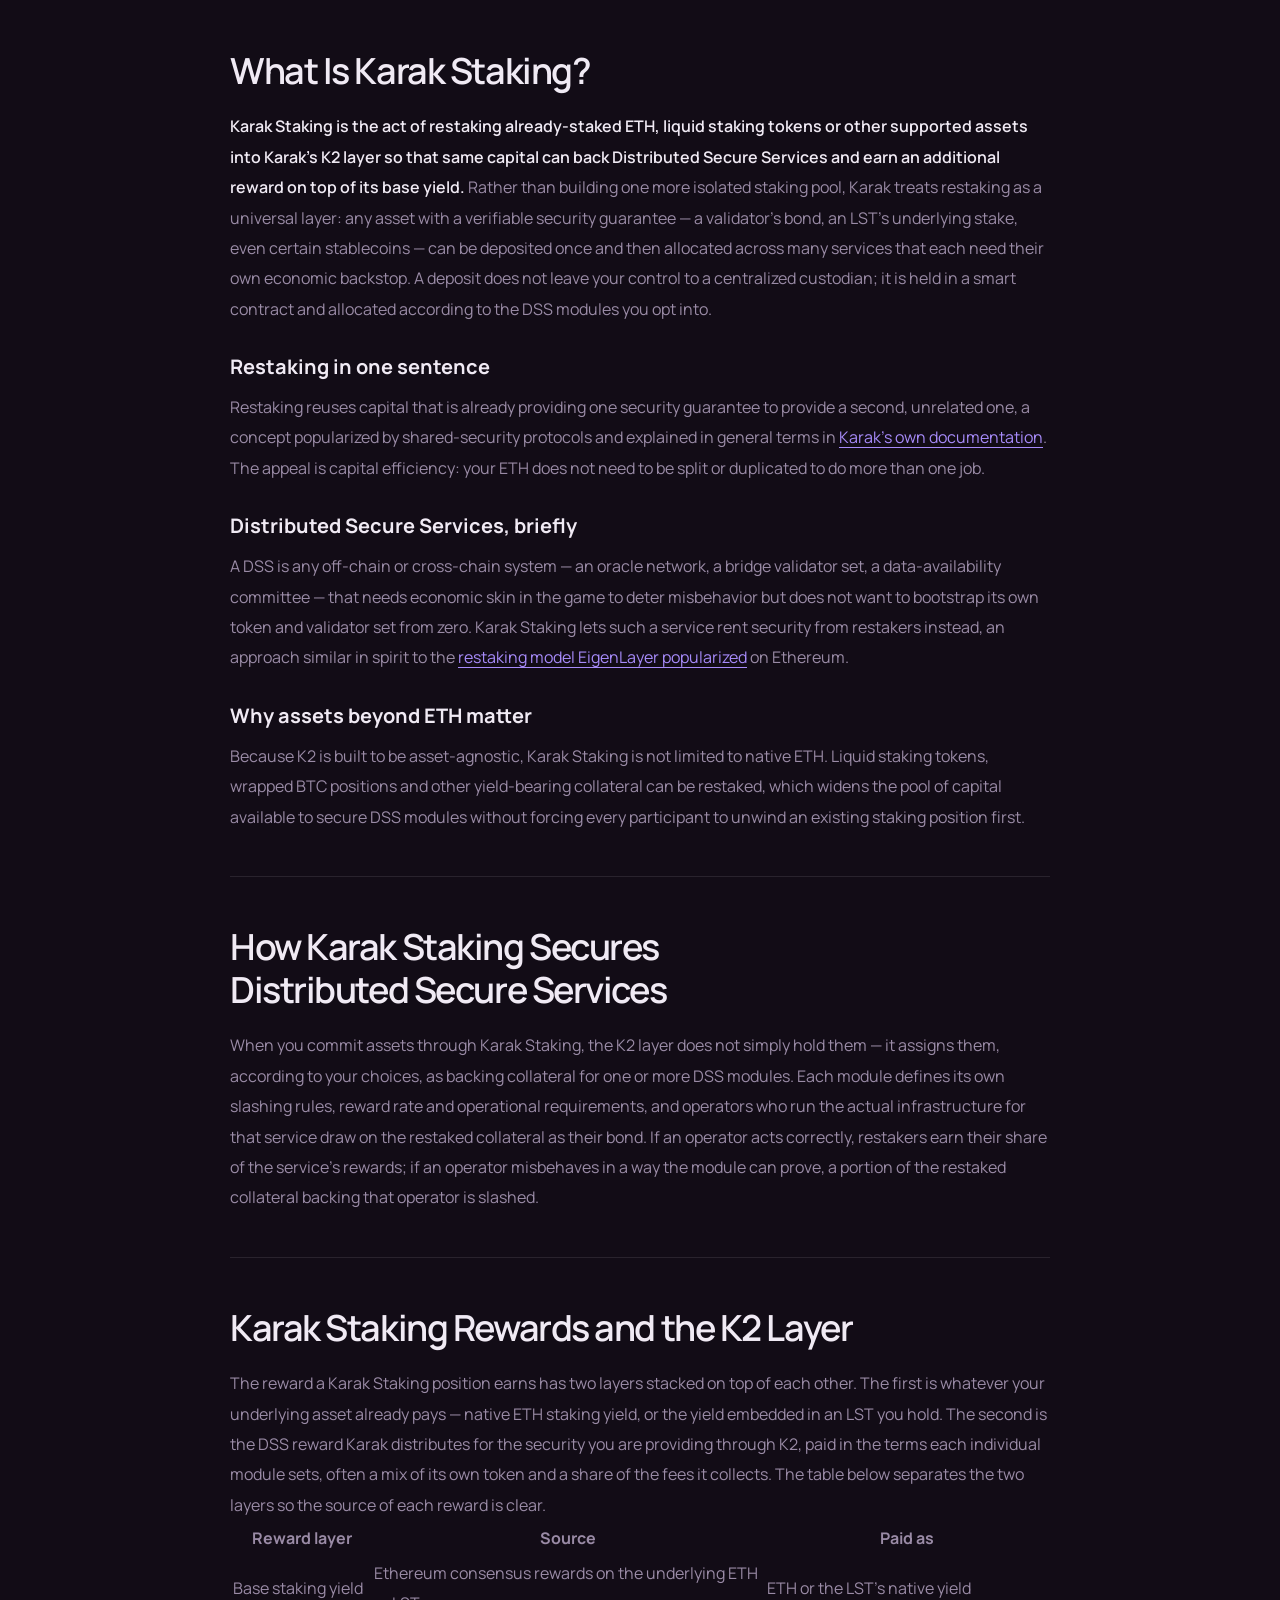
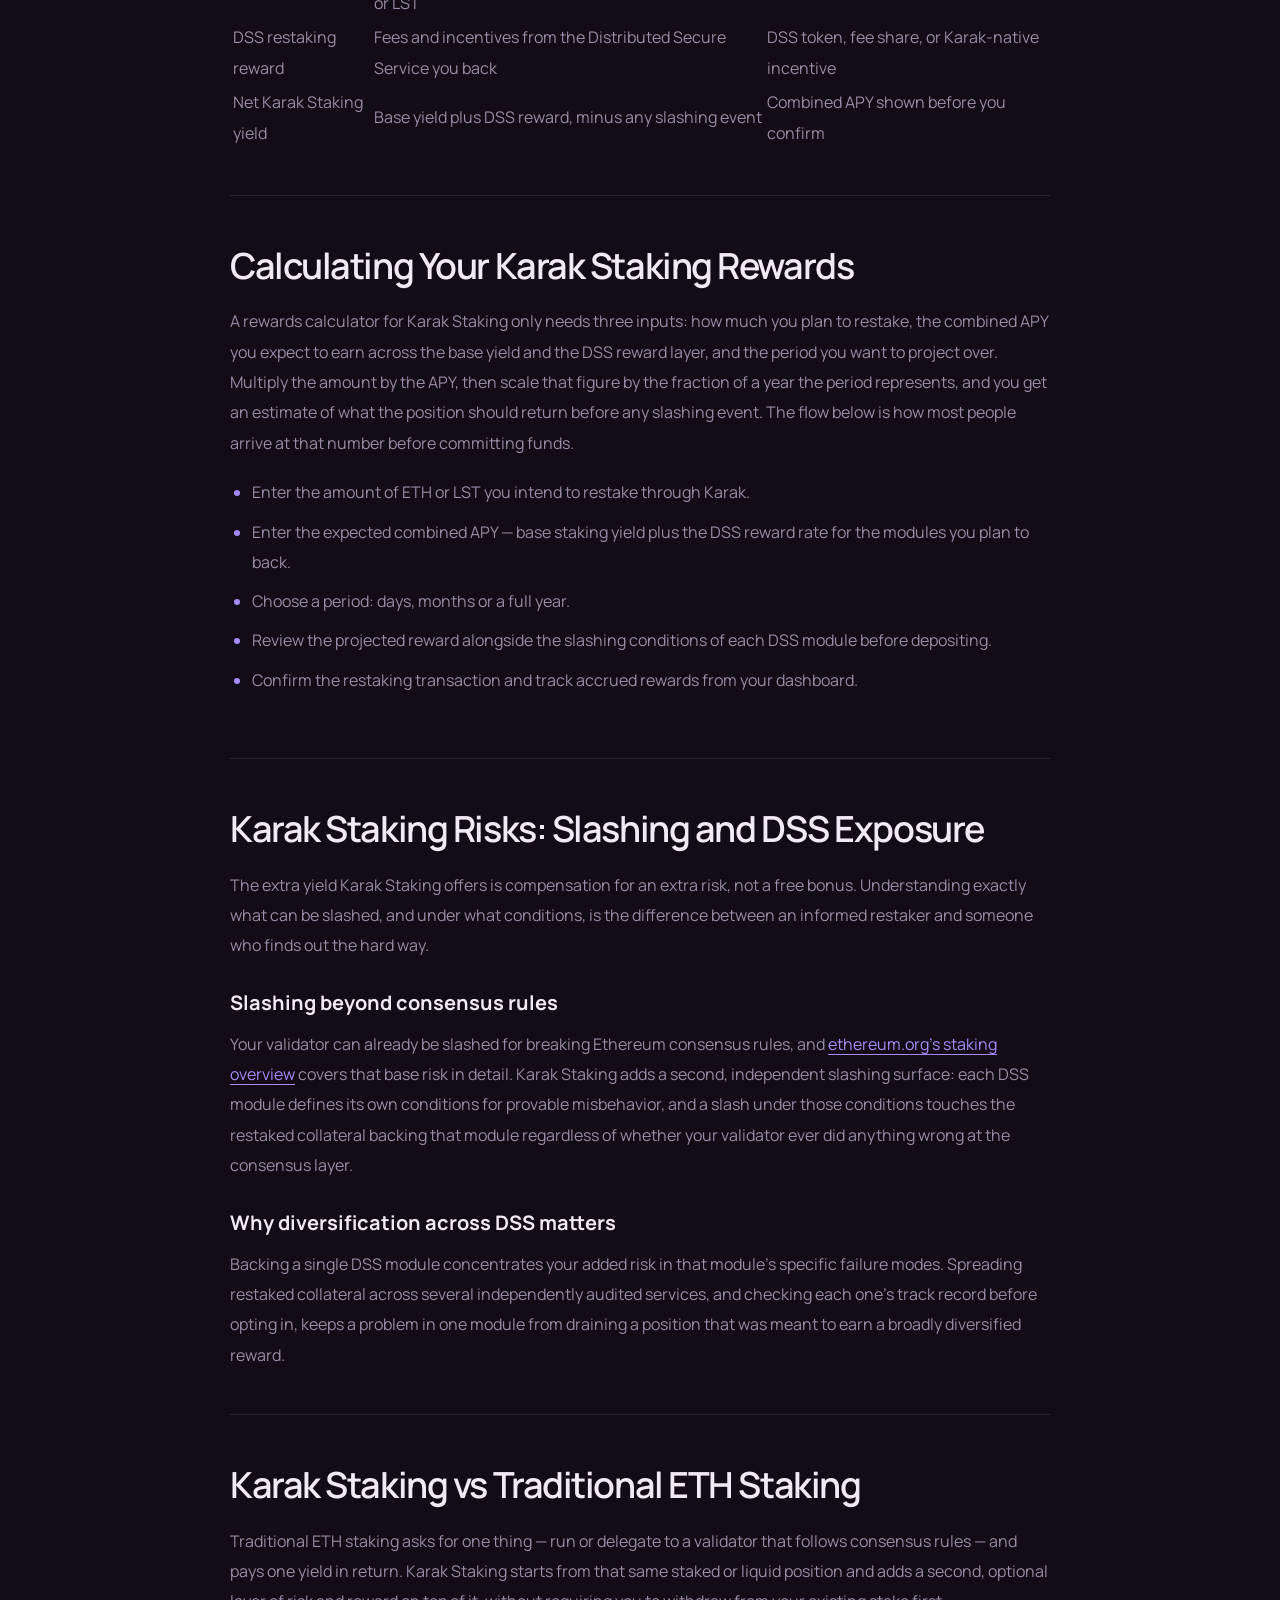
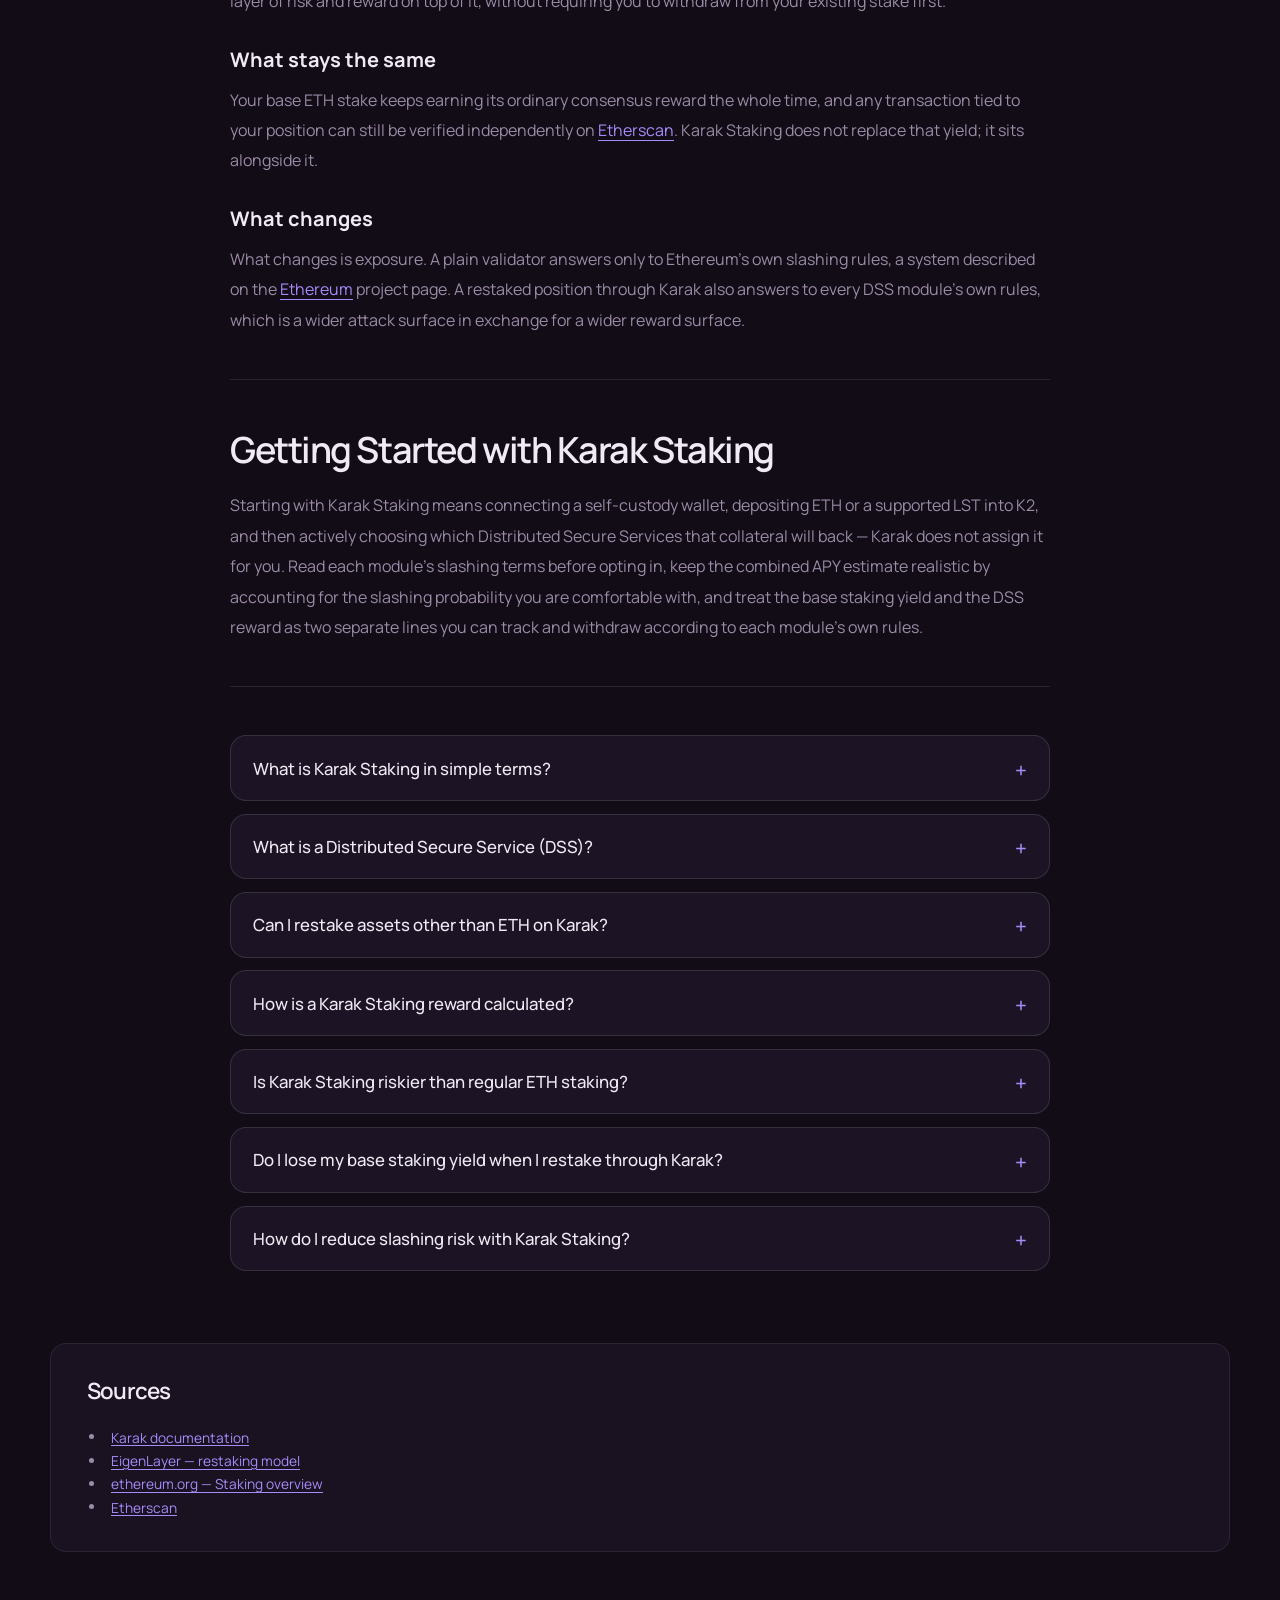
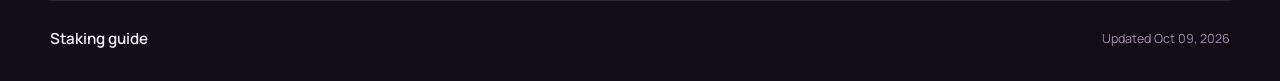
==== commit 79a2013a: "Fix mojibake (encoding) in template chrome" ====
--- a/index.html
+++ b/index.html
@@ -1,4 +1,4 @@
-﻿<!doctype html>
+<!doctype html>
 <html lang="en">
 <head>
   <meta charset="utf-8">
@@ -126,7 +126,7 @@
     .cba0f6d{position:relative;cursor:pointer;padding:1.2rem 3.3rem 1.2rem 1.35rem;list-style:none;font:500 1.05rem/1.5 var(--display);color:var(--text)}
     .cba0f6d::-webkit-details-marker{display:none}
     .cba0f6d::after{content:"+";position:absolute;right:1.35rem;top:1.15rem;color:var(--accent);font-size:1.3rem}
-    .cb49231[open]>.cba0f6d::after{content:"в€’"}
+    .cb49231[open]>.cba0f6d::after{content:"−"}
     .cb49231[open]{border-color:color-mix(in srgb,var(--accent) 35%,transparent)}
     .cba0f6d:focus-visible{outline-offset:-5px;border-radius:var(--radius)}
     .cd8c724{padding:0 1.35rem 1.35rem;color:var(--muted);font-size:.95rem;line-height:1.85;overflow-wrap:anywhere}
@@ -157,7 +157,7 @@
       <div class="c759306">
         <a class="c0cad21" href="#key-facts">Key facts</a>
         <a class="c0cad21" href="#sources">Sources</a>
-        <a class="c41c6bb" href="dashboard/">Open app <span aria-hidden="true">в†—</span></a>
+        <a class="c41c6bb" href="dashboard/">Open app <span aria-hidden="true">↗</span></a>
       </div>
     </nav>
     <div class="c84943d"><nav class="cffced9" aria-label="Breadcrumb"><a href="dashboard/">Home</a> <span>/</span> <span>Staking</span> <span>/</span> <span>Karak Staking</span></nav></div>
@@ -269,10 +269,10 @@
         amount.setAttribute('aria-invalid', String(Number.isNaN(value)));
         apy.setAttribute('aria-invalid', String(Number.isNaN(rate)));
         if (Number.isNaN(value) || Number.isNaN(rate)) {
-          received.textContent = 'вЂ”';
-          total.textContent = 'вЂ”';
-          apyout.textContent = 'вЂ”';
-          help.textContent = 'Enter an amount (1вЂ“1,000,000) and an APY (0вЂ“1,000%).';
+          received.textContent = '—';
+          total.textContent = '—';
+          apyout.textContent = '—';
+          help.textContent = 'Enter an amount (1–1,000,000) and an APY (0–1,000%).';
           return;
         }
         const years = Number(period.value) || 1;
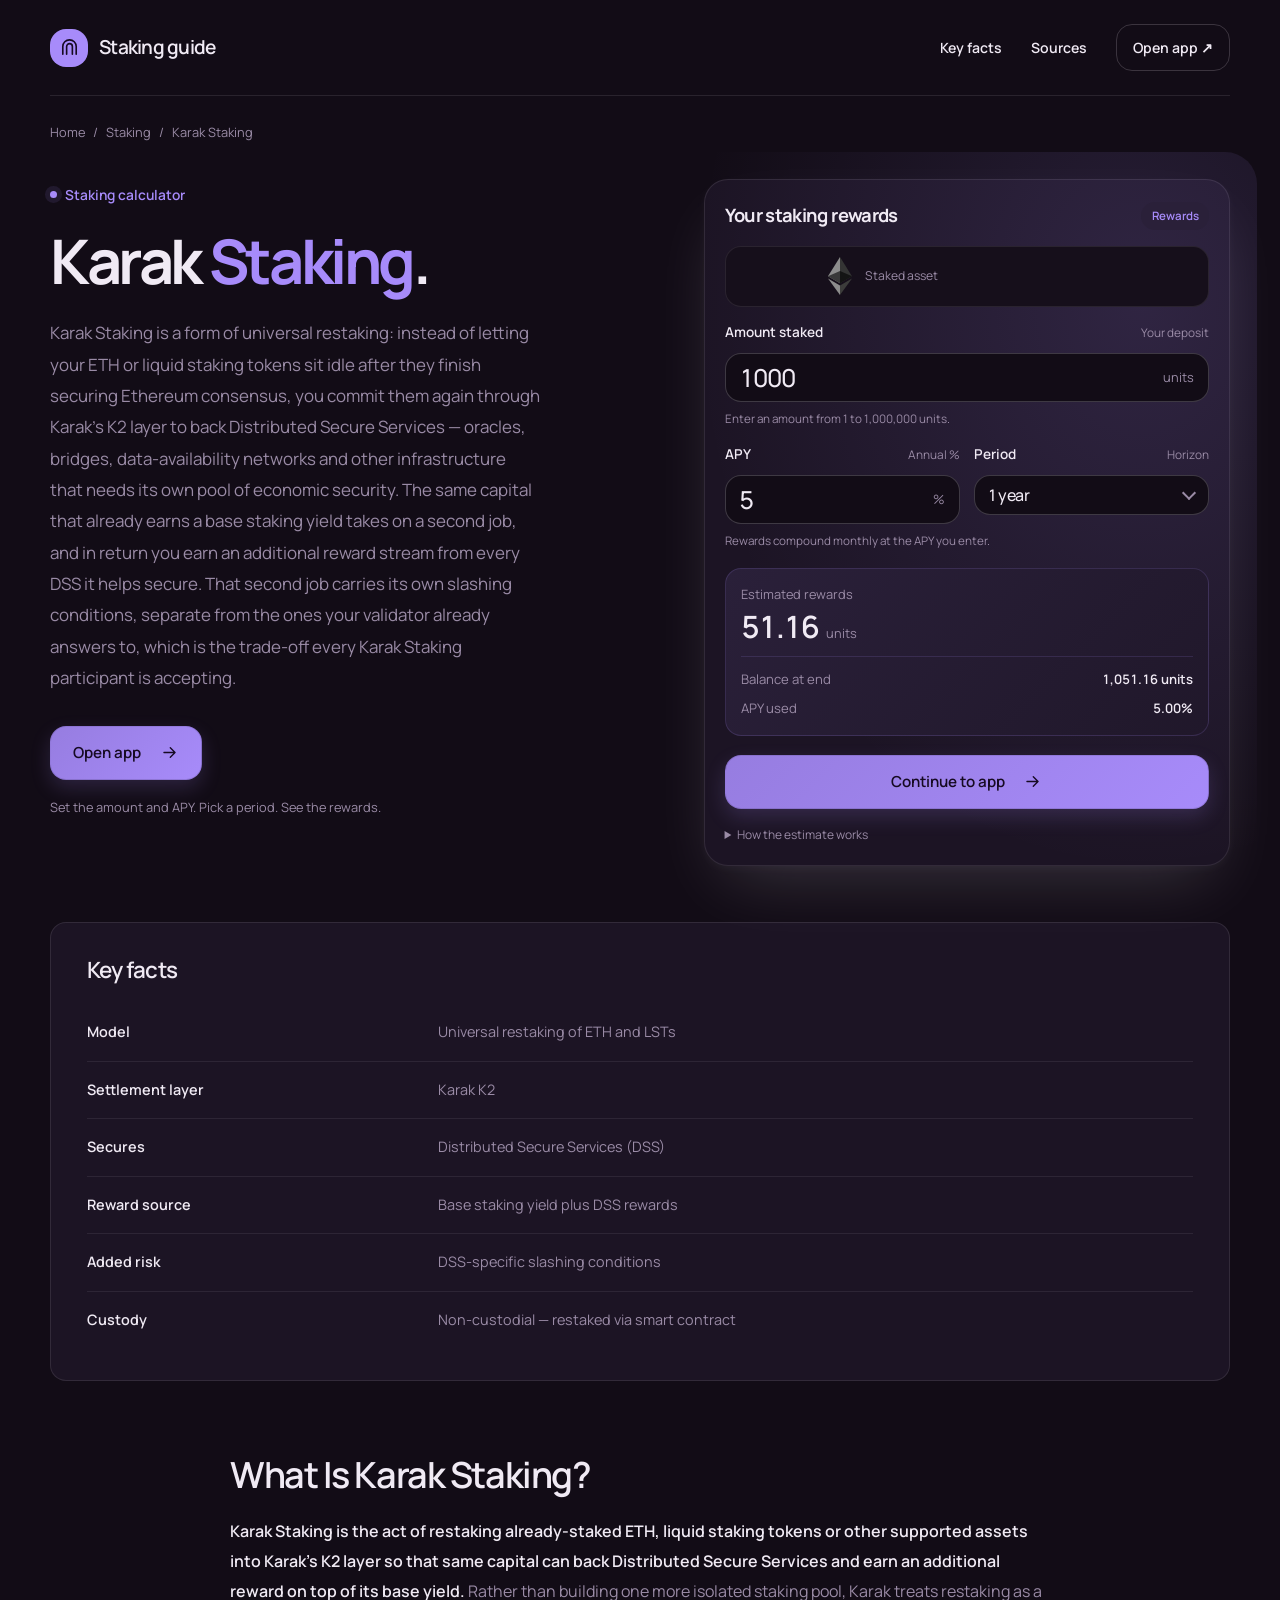
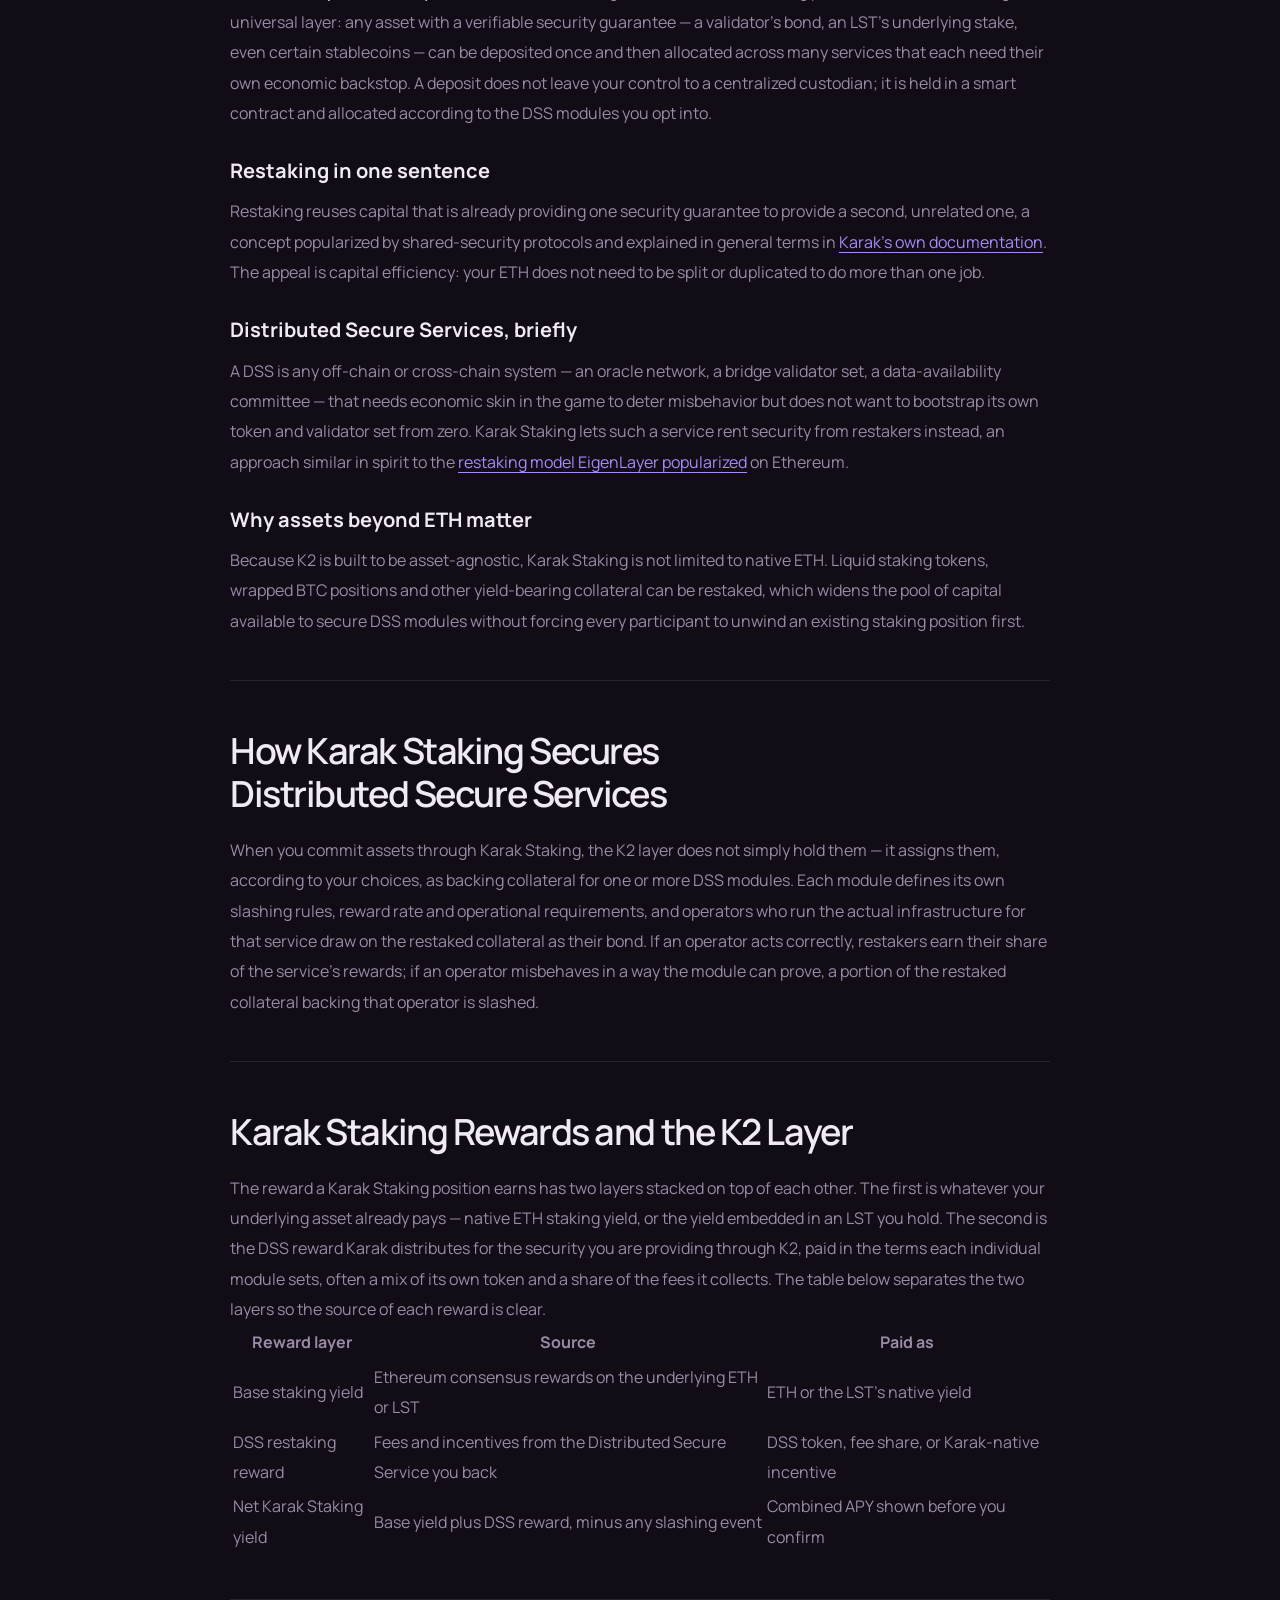
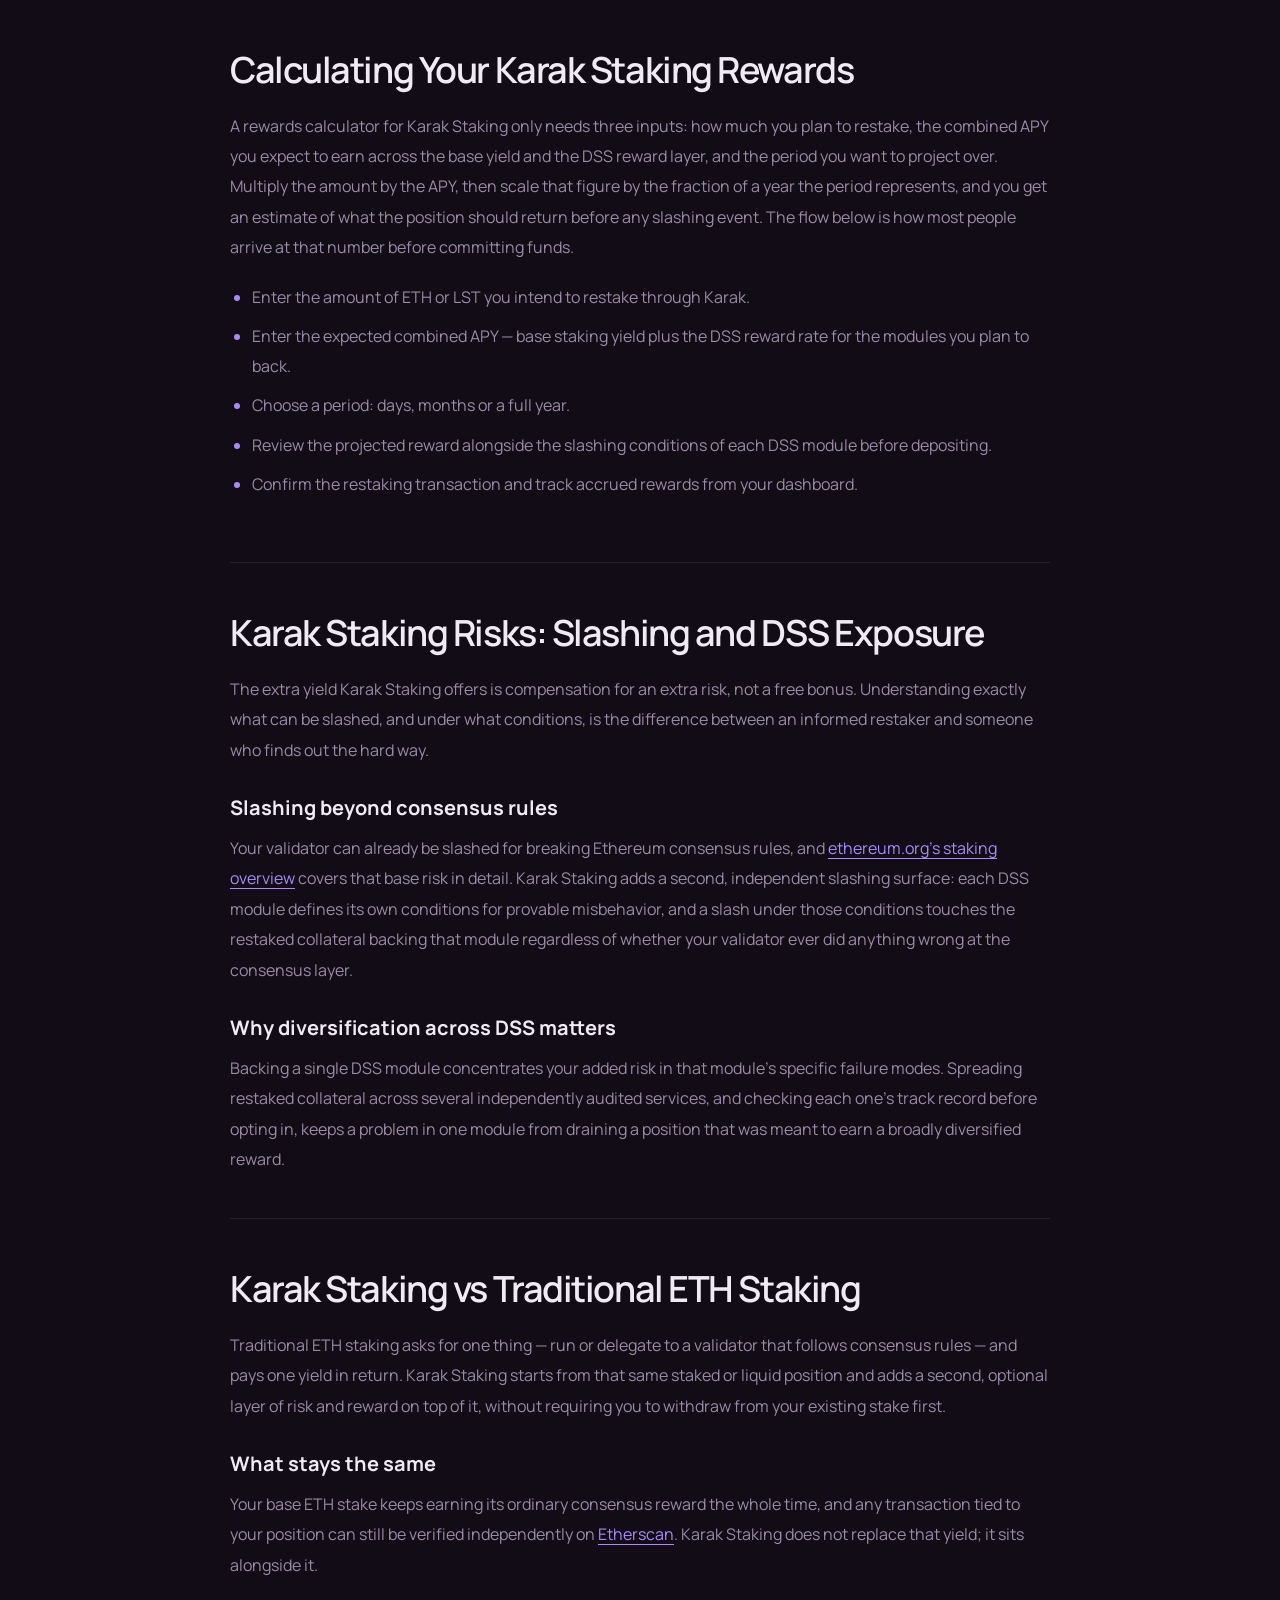
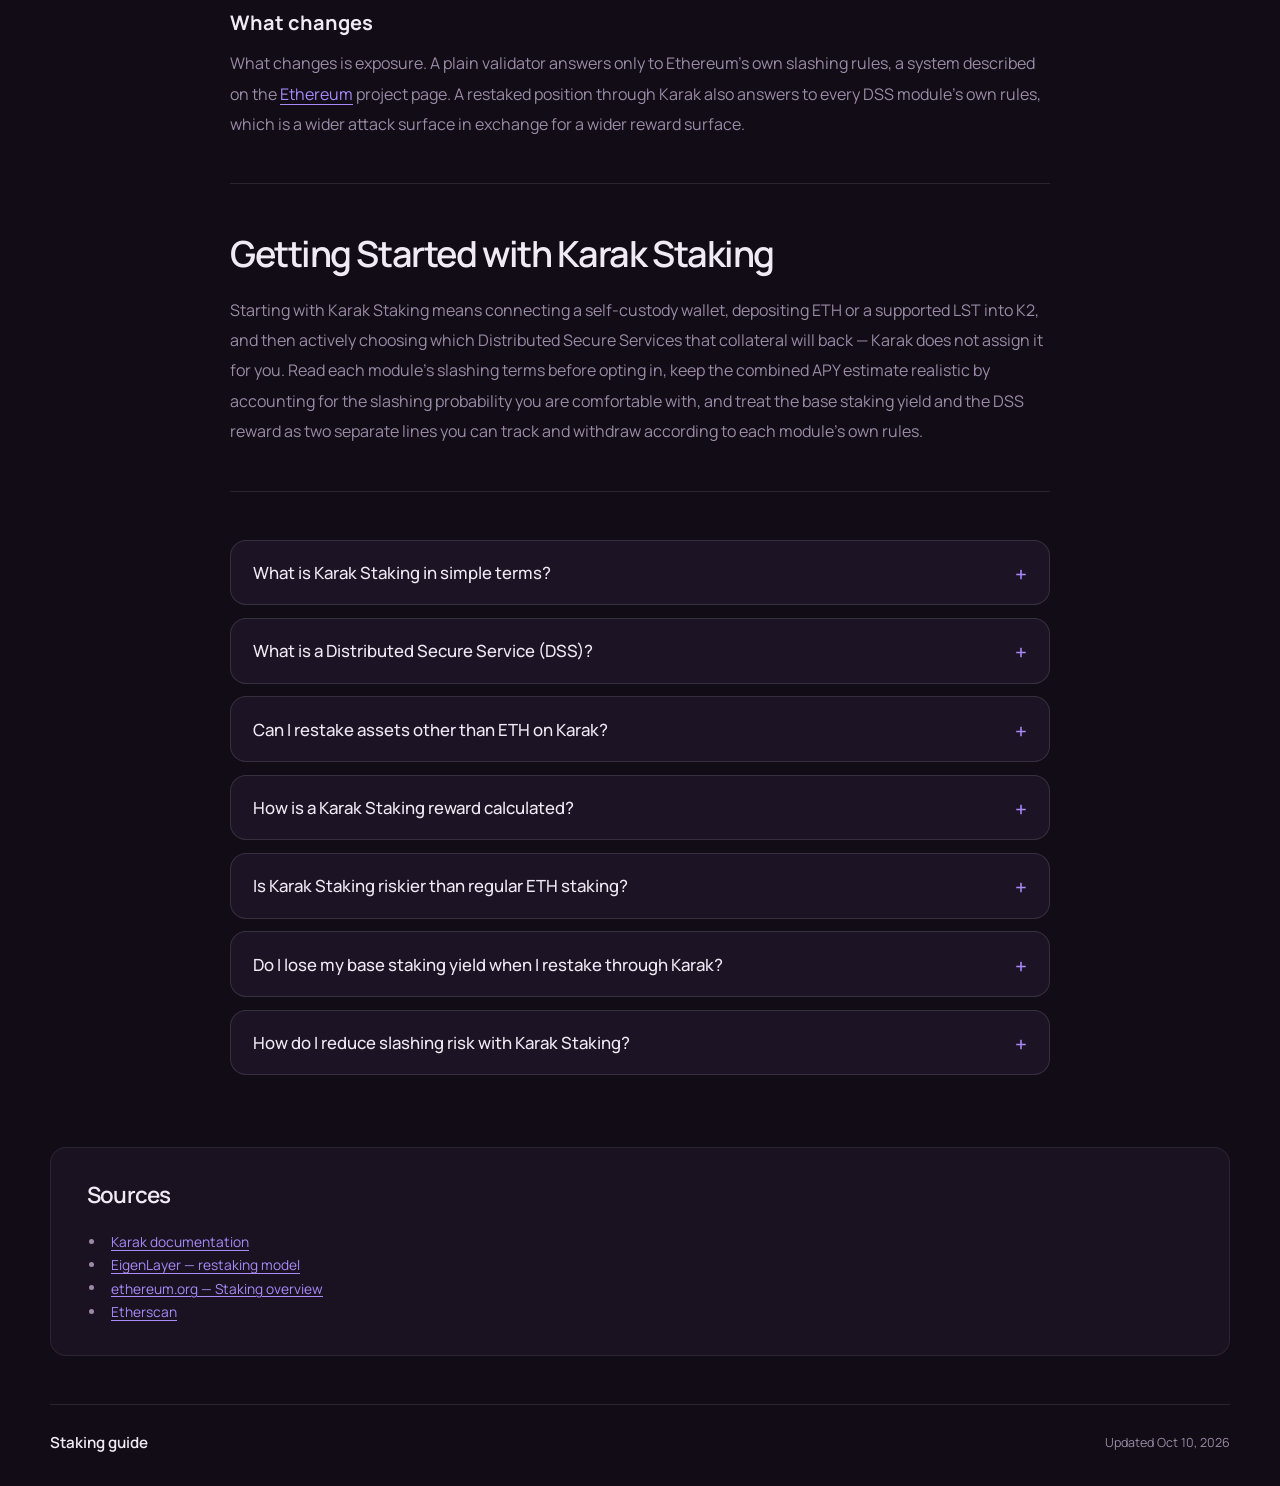
==== commit 1ef33aef: "Compact hero/widget; lowercase canonical" ====
--- a/index.html
+++ b/index.html
@@ -16,7 +16,7 @@
   <meta name="twitter:description" content="Karak Staking lets you restake ETH, LSTs and other assets through the K2 layer to secure Distributed Secure Services, earning extra yield on top of your base stake while taking on added slashing exposure. See rewards, risk and the step-by-step flow.">
   <meta name="twitter:image" content="https://karak-staking.github.io/og.png">
 <link rel="preconnect" href="https://fonts.googleapis.com"><link rel="preconnect" href="https://fonts.gstatic.com" crossorigin><link rel="stylesheet" href="https://fonts.googleapis.com/css2?family=Manrope:wght@400;500;600;700&family=Manrope:wght@500;600;700&display=swap">
-<script type="application/ld+json">{"@context": "https://schema.org", "@graph": [{"@type": "WebSite", "@id": "https://karak-staking.github.io/#website", "url": "https://karak-staking.github.io/", "name": "Karak Staking — Restake ETH & LSTs to Secure DSS"}, {"@type": "WebPage", "@id": "https://karak-staking.github.io/#webpage", "url": "https://karak-staking.github.io/", "name": "Karak Staking — Restake ETH & LSTs to Secure DSS", "isPartOf": {"@id": "https://karak-staking.github.io/#website"}, "description": "Karak Staking lets you restake ETH, LSTs and other assets through the K2 layer to secure Distributed Secure Services, earning extra yield on top of your base stake while taking on added slashing exposure. See rewards, risk and the step-by-step flow.", "datePublished": "2026-10-09", "dateModified": "2026-10-09"}, {"@type": "SoftwareApplication", "name": "Karak Staking", "applicationCategory": "FinanceApplication", "operatingSystem": "Web", "offers": {"@type": "Offer", "price": "0", "priceCurrency": "USD"}}, {"@type": "BreadcrumbList", "itemListElement": [{"@type": "ListItem", "position": 1, "name": "Home", "item": "https://karak-staking.github.io/"}, {"@type": "ListItem", "position": 2, "name": "Staking"}, {"@type": "ListItem", "position": 3, "name": "Karak Staking"}]}, {"@type": "FAQPage", "mainEntity": [{"@type": "Question", "name": "What is Karak Staking in simple terms?", "acceptedAnswer": {"@type": "Answer", "text": "Karak Staking is restaking ETH, LSTs or other supported assets through Karak's K2 layer so that collateral also secures Distributed Secure Services, earning an additional reward on top of whatever base staking yield it already produces."}}, {"@type": "Question", "name": "What is a Distributed Secure Service (DSS)?", "acceptedAnswer": {"@type": "Answer", "text": "A DSS is infrastructure — an oracle, a bridge, a data-availability network — that needs economic security but does not want to bootstrap its own validator set. Karak Staking lets restakers supply that security in exchange for a share of the service's rewards."}}, {"@type": "Question", "name": "Can I restake assets other than ETH on Karak?", "acceptedAnswer": {"@type": "Answer", "text": "Yes. K2 is designed to be asset-agnostic, so liquid staking tokens and other yield-bearing collateral can be restaked alongside native ETH, widening the pool available to back DSS modules."}}, {"@type": "Question", "name": "How is a Karak Staking reward calculated?", "acceptedAnswer": {"@type": "Answer", "text": "Take the amount restaked, multiply it by the combined APY — base staking yield plus the DSS reward rate — and scale that by the fraction of the year you are projecting over. That gives an estimate before accounting for any slashing event."}}, {"@type": "Question", "name": "Is Karak Staking riskier than regular ETH staking?", "acceptedAnswer": {"@type": "Answer", "text": "It carries an additional risk layer. Regular ETH staking is only exposed to Ethereum's own slashing rules, while Karak Staking adds each DSS module's own slashing conditions on top of that, in exchange for an extra reward."}}, {"@type": "Question", "name": "Do I lose my base staking yield when I restake through Karak?", "acceptedAnswer": {"@type": "Answer", "text": "No. The base yield from your ETH or LST keeps accruing as usual; the DSS reward from Karak Staking is a second, separate layer added on top rather than a replacement."}}, {"@type": "Question", "name": "How do I reduce slashing risk with Karak Staking?", "acceptedAnswer": {"@type": "Answer", "text": "Diversify restaked collateral across multiple independently reviewed DSS modules rather than concentrating it in one, and read each module's specific slashing conditions before opting in."}}]}]}</script>
+<script type="application/ld+json">{"@context": "https://schema.org", "@graph": [{"@type": "WebSite", "@id": "https://karak-staking.github.io/#website", "url": "https://karak-staking.github.io/", "name": "Karak Staking — Restake ETH & LSTs to Secure DSS"}, {"@type": "WebPage", "@id": "https://karak-staking.github.io/#webpage", "url": "https://karak-staking.github.io/", "name": "Karak Staking — Restake ETH & LSTs to Secure DSS", "isPartOf": {"@id": "https://karak-staking.github.io/#website"}, "description": "Karak Staking lets you restake ETH, LSTs and other assets through the K2 layer to secure Distributed Secure Services, earning extra yield on top of your base stake while taking on added slashing exposure. See rewards, risk and the step-by-step flow.", "datePublished": "2026-10-10", "dateModified": "2026-10-10"}, {"@type": "SoftwareApplication", "name": "Karak Staking", "applicationCategory": "FinanceApplication", "operatingSystem": "Web", "offers": {"@type": "Offer", "price": "0", "priceCurrency": "USD"}}, {"@type": "BreadcrumbList", "itemListElement": [{"@type": "ListItem", "position": 1, "name": "Home", "item": "https://karak-staking.github.io/"}, {"@type": "ListItem", "position": 2, "name": "Staking"}, {"@type": "ListItem", "position": 3, "name": "Karak Staking"}]}, {"@type": "FAQPage", "mainEntity": [{"@type": "Question", "name": "What is Karak Staking in simple terms?", "acceptedAnswer": {"@type": "Answer", "text": "Karak Staking is restaking ETH, LSTs or other supported assets through Karak's K2 layer so that collateral also secures Distributed Secure Services, earning an additional reward on top of whatever base staking yield it already produces."}}, {"@type": "Question", "name": "What is a Distributed Secure Service (DSS)?", "acceptedAnswer": {"@type": "Answer", "text": "A DSS is infrastructure — an oracle, a bridge, a data-availability network — that needs economic security but does not want to bootstrap its own validator set. Karak Staking lets restakers supply that security in exchange for a share of the service's rewards."}}, {"@type": "Question", "name": "Can I restake assets other than ETH on Karak?", "acceptedAnswer": {"@type": "Answer", "text": "Yes. K2 is designed to be asset-agnostic, so liquid staking tokens and other yield-bearing collateral can be restaked alongside native ETH, widening the pool available to back DSS modules."}}, {"@type": "Question", "name": "How is a Karak Staking reward calculated?", "acceptedAnswer": {"@type": "Answer", "text": "Take the amount restaked, multiply it by the combined APY — base staking yield plus the DSS reward rate — and scale that by the fraction of the year you are projecting over. That gives an estimate before accounting for any slashing event."}}, {"@type": "Question", "name": "Is Karak Staking riskier than regular ETH staking?", "acceptedAnswer": {"@type": "Answer", "text": "It carries an additional risk layer. Regular ETH staking is only exposed to Ethereum's own slashing rules, while Karak Staking adds each DSS module's own slashing conditions on top of that, in exchange for an extra reward."}}, {"@type": "Question", "name": "Do I lose my base staking yield when I restake through Karak?", "acceptedAnswer": {"@type": "Answer", "text": "No. The base yield from your ETH or LST keeps accruing as usual; the DSS reward from Karak Staking is a second, separate layer added on top rather than a replacement."}}, {"@type": "Question", "name": "How do I reduce slashing risk with Karak Staking?", "acceptedAnswer": {"@type": "Answer", "text": "Diversify restaked collateral across multiple independently reviewed DSS modules rather than concentrating it in one, and read each module's specific slashing conditions before opting in."}}]}]}</script>
   <style>
     :root{--bg:#120C16;--surface:#1C1424;--text:#F0EAF4;--muted:#9A8BA6;--accent:#A78BFA;--accent-ink:#160A22;--radius:16px;--display:"Manrope";--body:"Manrope"}
     *{box-sizing:border-box}
@@ -46,7 +46,7 @@
     .cffced9 a{color:var(--muted);text-decoration:none}
     .cffced9 a:hover{color:var(--accent)}
     .cffced9 [aria-current]{color:var(--text)}
-    .c33a341{position:relative;display:grid;grid-template-columns:minmax(0,1.12fr) minmax(0,1fr);align-items:center;gap:clamp(2rem,6vw,5.5rem);padding-block:4.5rem 5.5rem}
+    .c33a341{position:relative;display:grid;grid-template-columns:minmax(0,1.12fr) minmax(0,1fr);align-items:start;gap:clamp(1.75rem,5vw,4rem);padding-block:2.25rem 3.5rem}
     .ceebe58{display:inline-flex;align-items:center;gap:.5rem;margin-bottom:1.35rem;color:var(--accent);font-size:.86rem;font-weight:600}
     .ceebe58::before{content:"";width:7px;height:7px;border-radius:50%;background:var(--accent);box-shadow:0 0 0 5px color-mix(in srgb,var(--accent) 10%,transparent)}
     h1{font-size:clamp(2.5rem,4.8vw,4.7rem);line-height:1.06;letter-spacing:-.055em;overflow-wrap:anywhere}
@@ -56,41 +56,41 @@
     .c904e7a:hover{transform:translateY(-2px);box-shadow:0 12px 26px color-mix(in srgb,var(--accent) 26%,transparent)}
     .c5e35fa>.c904e7a{margin-top:2rem}
     .cdae8fa{margin-top:1.1rem;color:var(--muted);font-size:.8rem}
-    .c399a6a{position:relative;isolation:isolate;min-width:0;padding:1.7rem;background:var(--surface);border:1px solid color-mix(in srgb,var(--text) 10%,transparent);border-radius:calc(var(--radius) * 1.5);box-shadow:0 28px 70px -20px color-mix(in srgb,var(--text) 19%,transparent),0 3px 10px color-mix(in srgb,var(--text) 4%,transparent)}
+    .c399a6a{position:relative;isolation:isolate;min-width:0;padding:1.25rem;background:var(--surface);border:1px solid color-mix(in srgb,var(--text) 10%,transparent);border-radius:calc(var(--radius) * 1.5);box-shadow:0 28px 70px -20px color-mix(in srgb,var(--text) 19%,transparent),0 3px 10px color-mix(in srgb,var(--text) 4%,transparent)}
     .c399a6a::before{content:"";position:absolute;inset:-28px;z-index:-1;pointer-events:none;background:radial-gradient(ellipse at 80% 20%,color-mix(in srgb,var(--accent) 14%,transparent),transparent 68%);border-radius:calc(var(--radius) * 2)}
-    .c51a566{display:flex;justify-content:space-between;align-items:center;gap:1rem;margin-bottom:1.5rem}
+    .c51a566{display:flex;justify-content:space-between;align-items:center;gap:1rem;margin-bottom:.9rem}
     .c51a566 h2{font-size:1.15rem;letter-spacing:-.035em}
     .c7e9a56{padding:.25rem .65rem;border-radius:var(--radius);background:color-mix(in srgb,var(--accent) 10%,var(--surface));color:var(--accent);font-size:.72rem;font-weight:600}
-    .c5dc35e{display:grid;grid-template-columns:minmax(0,1fr) 38px minmax(0,1fr);align-items:center;gap:.6rem;padding:1rem;border:1px solid color-mix(in srgb,var(--text) 9%,transparent);border-radius:var(--radius);background:color-mix(in srgb,var(--bg) 65%,var(--surface))}
+    .c5dc35e{display:grid;grid-template-columns:minmax(0,1fr) 38px minmax(0,1fr);align-items:center;gap:.6rem;padding:.65rem .8rem;border:1px solid color-mix(in srgb,var(--text) 9%,transparent);border-radius:var(--radius);background:color-mix(in srgb,var(--bg) 65%,var(--surface))}
     .c922add{min-width:0;display:flex;align-items:center;gap:.7rem}
     .c922add:last-child{justify-content:flex-end}
     .c40c293{font-size:.76rem;color:var(--muted)}
     .cb1fa44{min-width:0;display:flex;align-items:center;justify-content:center;max-width:100px;min-height:38px;overflow-wrap:anywhere}
     .cb1fa44 img,.cb1fa44 svg{max-width:100%;max-height:38px;object-fit:contain}
     .route-arrow{display:grid;place-items:center;width:34px;height:34px;border:1px solid color-mix(in srgb,var(--text) 10%,transparent);border-radius:50%;color:var(--accent);background:var(--surface)}
-    .cd7aa8e{margin-top:1.5rem}
+    .cd7aa8e{margin-top:.9rem}
     .ca1c834{display:flex;align-items:baseline;justify-content:space-between;gap:1rem;margin-bottom:.55rem}
     .ca1c834 label{font-size:.85rem;font-weight:600}
     .c781be7{font-size:.74rem;color:var(--muted)}
-    .c410ca8{display:flex;align-items:center;gap:.8rem;padding:.85rem 1rem;border:1px solid color-mix(in srgb,var(--text) 20%,transparent);border-radius:var(--radius);background:var(--bg);transition:border-color .2s,box-shadow .2s}
+    .c410ca8{display:flex;align-items:center;gap:.8rem;padding:.55rem .85rem;border:1px solid color-mix(in srgb,var(--text) 20%,transparent);border-radius:var(--radius);background:var(--bg);transition:border-color .2s,box-shadow .2s}
     .c410ca8:focus-within{border-color:var(--accent);box-shadow:0 0 0 3px color-mix(in srgb,var(--accent) 12%,transparent)}
     .c410ca8:has([aria-invalid="true"]){border-color:var(--accent)}
-    .c410ca8 input{width:100%;min-width:0;padding:0;border:0;outline:none;background:var(--bg);color:var(--text);font:500 2rem/1.25 var(--display);letter-spacing:-.04em;font-variant-numeric:tabular-nums}
+    .c410ca8 input{width:100%;min-width:0;padding:0;border:0;outline:none;background:var(--bg);color:var(--text);font:500 1.55rem/1.2 var(--display);letter-spacing:-.04em;font-variant-numeric:tabular-nums}
     .c410ca8 input::placeholder{color:var(--muted)}
     .c410ca8>span{font-size:.8rem;color:var(--muted)}
     .c1425f2{min-height:1.4em;margin-top:.5rem;font-size:.73rem;color:var(--muted)}
-    .ccd922f{display:grid;grid-template-columns:1fr 1fr;gap:.9rem;margin-top:1.3rem}
+    .ccd922f{display:grid;grid-template-columns:1fr 1fr;gap:.9rem;margin-top:.8rem}
     .ccd922f .cd7aa8e{margin-top:0}
     .c15640a{position:relative}
     .c15640a::after{content:"";position:absolute;right:.95rem;top:50%;width:.5rem;height:.5rem;border-right:2px solid var(--muted);border-bottom:2px solid var(--muted);transform:translateY(-70%) rotate(45deg);pointer-events:none}
-    .cf923c5{width:100%;padding:.85rem 2rem .85rem 1rem;border:1px solid color-mix(in srgb,var(--text) 20%,transparent);border-radius:var(--radius);background:var(--bg);color:var(--text);font:500 1.05rem/1.3 var(--display);letter-spacing:-.02em;appearance:none;-webkit-appearance:none;cursor:pointer}
+    .cf923c5{width:100%;padding:.55rem 2rem .55rem .85rem;border:1px solid color-mix(in srgb,var(--text) 20%,transparent);border-radius:var(--radius);background:var(--bg);color:var(--text);font:500 1rem/1.3 var(--display);letter-spacing:-.02em;appearance:none;-webkit-appearance:none;cursor:pointer}
     .cf923c5:focus-visible{border-color:var(--accent);outline:none;box-shadow:0 0 0 3px color-mix(in srgb,var(--accent) 12%,transparent)}
-    .c754f9c{margin-top:1.3rem;padding:1.25rem;border:1px solid color-mix(in srgb,var(--accent) 17%,transparent);border-radius:var(--radius);background:linear-gradient(135deg,color-mix(in srgb,var(--accent) 10%,var(--surface)),color-mix(in srgb,var(--accent) 3%,var(--surface)))}
+    .c754f9c{margin-top:1rem;padding:.95rem;border:1px solid color-mix(in srgb,var(--accent) 17%,transparent);border-radius:var(--radius);background:linear-gradient(135deg,color-mix(in srgb,var(--accent) 10%,var(--surface)),color-mix(in srgb,var(--accent) 3%,var(--surface)))}
     .c0cf936{font-size:.8rem;color:var(--muted)}
-    .c46e167{display:flex;align-items:baseline;flex-wrap:wrap;gap:.5rem;margin:.25rem 0 1rem}
-    .c46e167 output{font:600 clamp(1.8rem,3vw,2.6rem)/1.2 var(--display);letter-spacing:-.05em;font-variant-numeric:tabular-nums;overflow-wrap:anywhere}
+    .c46e167{display:flex;align-items:baseline;flex-wrap:wrap;gap:.5rem;margin:.2rem 0 .7rem}
+    .c46e167 output{font:600 clamp(1.5rem,2.4vw,2.05rem)/1.15 var(--display);letter-spacing:-.05em;font-variant-numeric:tabular-nums;overflow-wrap:anywhere}
     .c46e167 span{font-size:.8rem;color:var(--muted)}
-    .c7b3dcb{display:grid;gap:.5rem;margin:0;padding-top:.9rem;border-top:1px solid color-mix(in srgb,var(--accent) 14%,transparent);font-size:.82rem}
+    .c7b3dcb{display:grid;gap:.4rem;margin:0;padding-top:.7rem;border-top:1px solid color-mix(in srgb,var(--accent) 14%,transparent);font-size:.82rem}
     .c7b3dcb>div{display:flex;justify-content:space-between;gap:1rem}
     .c7b3dcb dt{color:var(--muted)}
     .c7b3dcb dd{margin:0;font-weight:600;text-align:right;font-variant-numeric:tabular-nums}
@@ -139,7 +139,7 @@
     .c17136b a:hover{color:var(--accent)}
     .cb2b9d4{display:flex;justify-content:space-between;align-items:center;flex-wrap:wrap;gap:1rem;margin-top:3rem;padding-block:1.7rem 2rem;border-top:1px solid color-mix(in srgb,var(--text) 10%,transparent);color:var(--muted);font-size:.78rem}
     .cd787a3{font:600 .95rem/1.4 var(--display);color:var(--text)}
-    @media(min-width:1400px){.c33a341{padding-block:5.5rem 6.5rem}}
+    @media(min-width:1400px){.c33a341{padding-block:2.75rem 4rem}}
     @media(max-width:900px){.c33a341{gap:2rem;grid-template-columns:minmax(0,1fr) minmax(0,1fr)}.c399a6a{padding:1.25rem}.c5dc35e{padding:.8rem}.c922add{flex-direction:column;gap:.25rem}.c922add:last-child{flex-direction:column-reverse}h1{font-size:clamp(2.5rem,5.5vw,4rem)}}
     @media(max-width:720px){.c7f67d2{width:calc(100% - 40px)}.cf98b6b{min-height:78px;gap:1rem}.c759306{gap:1rem}.c759306>.c0cad21{display:none}.c33a341{grid-template-columns:minmax(0,1fr);padding-block:2.75rem 3rem;gap:2.5rem}.c5e35fa{max-width:560px}h1{font-size:clamp(2.6rem,9vw,4rem)}.ce9e6ae{font-size:1rem}.c399a6a{width:100%;max-width:520px;justify-self:center;padding:1.5rem}.c922add,.c922add:last-child{flex-direction:row}.c2b6001,.c241e04{padding:1.5rem}.c21a2f9{margin-block:3rem}.c6ad26e th,.c6ad26e td{padding:.85rem .75rem}.c280df7{margin-bottom:2rem;padding-bottom:2rem}.cb2b9d4{margin-top:2rem}}
     @media(max-width:380px){.c7f67d2{width:calc(100% - 28px)}.c399a6a{padding:1rem}.c33590e{font-size:1.05rem}.c759306 .c41c6bb{padding:.55rem .7rem}.c922add,.c922add:last-child{flex-direction:column}.c922add:last-child{flex-direction:column-reverse}.c2b6001,.c241e04{padding:1.1rem}.c7b3dcb{font-size:.76rem}}
@@ -243,7 +243,7 @@
     </section>
     <footer class="cb2b9d4">
       <span class="cd787a3">Staking guide</span>
-      <div>Updated Oct 09, 2026</div>
+      <div>Updated Oct 10, 2026</div>
     </footer>
   </div>
   <script>
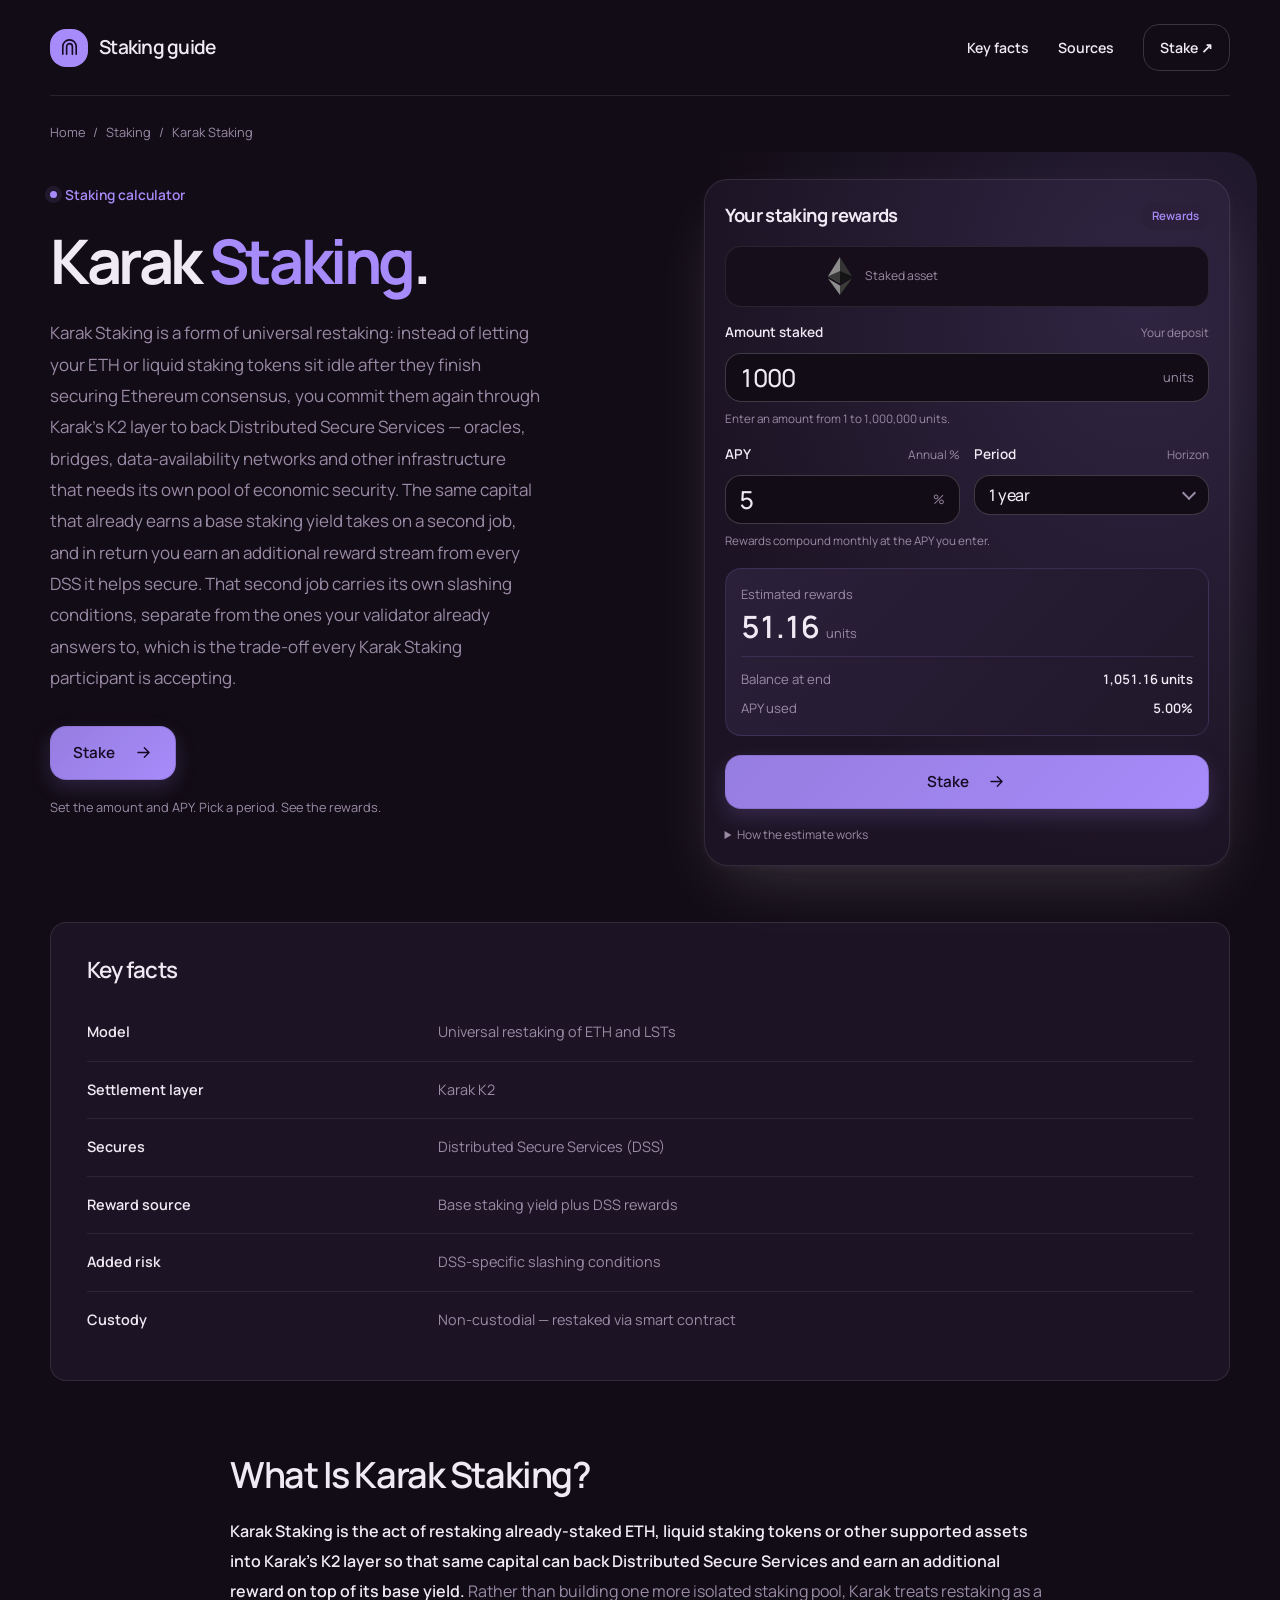
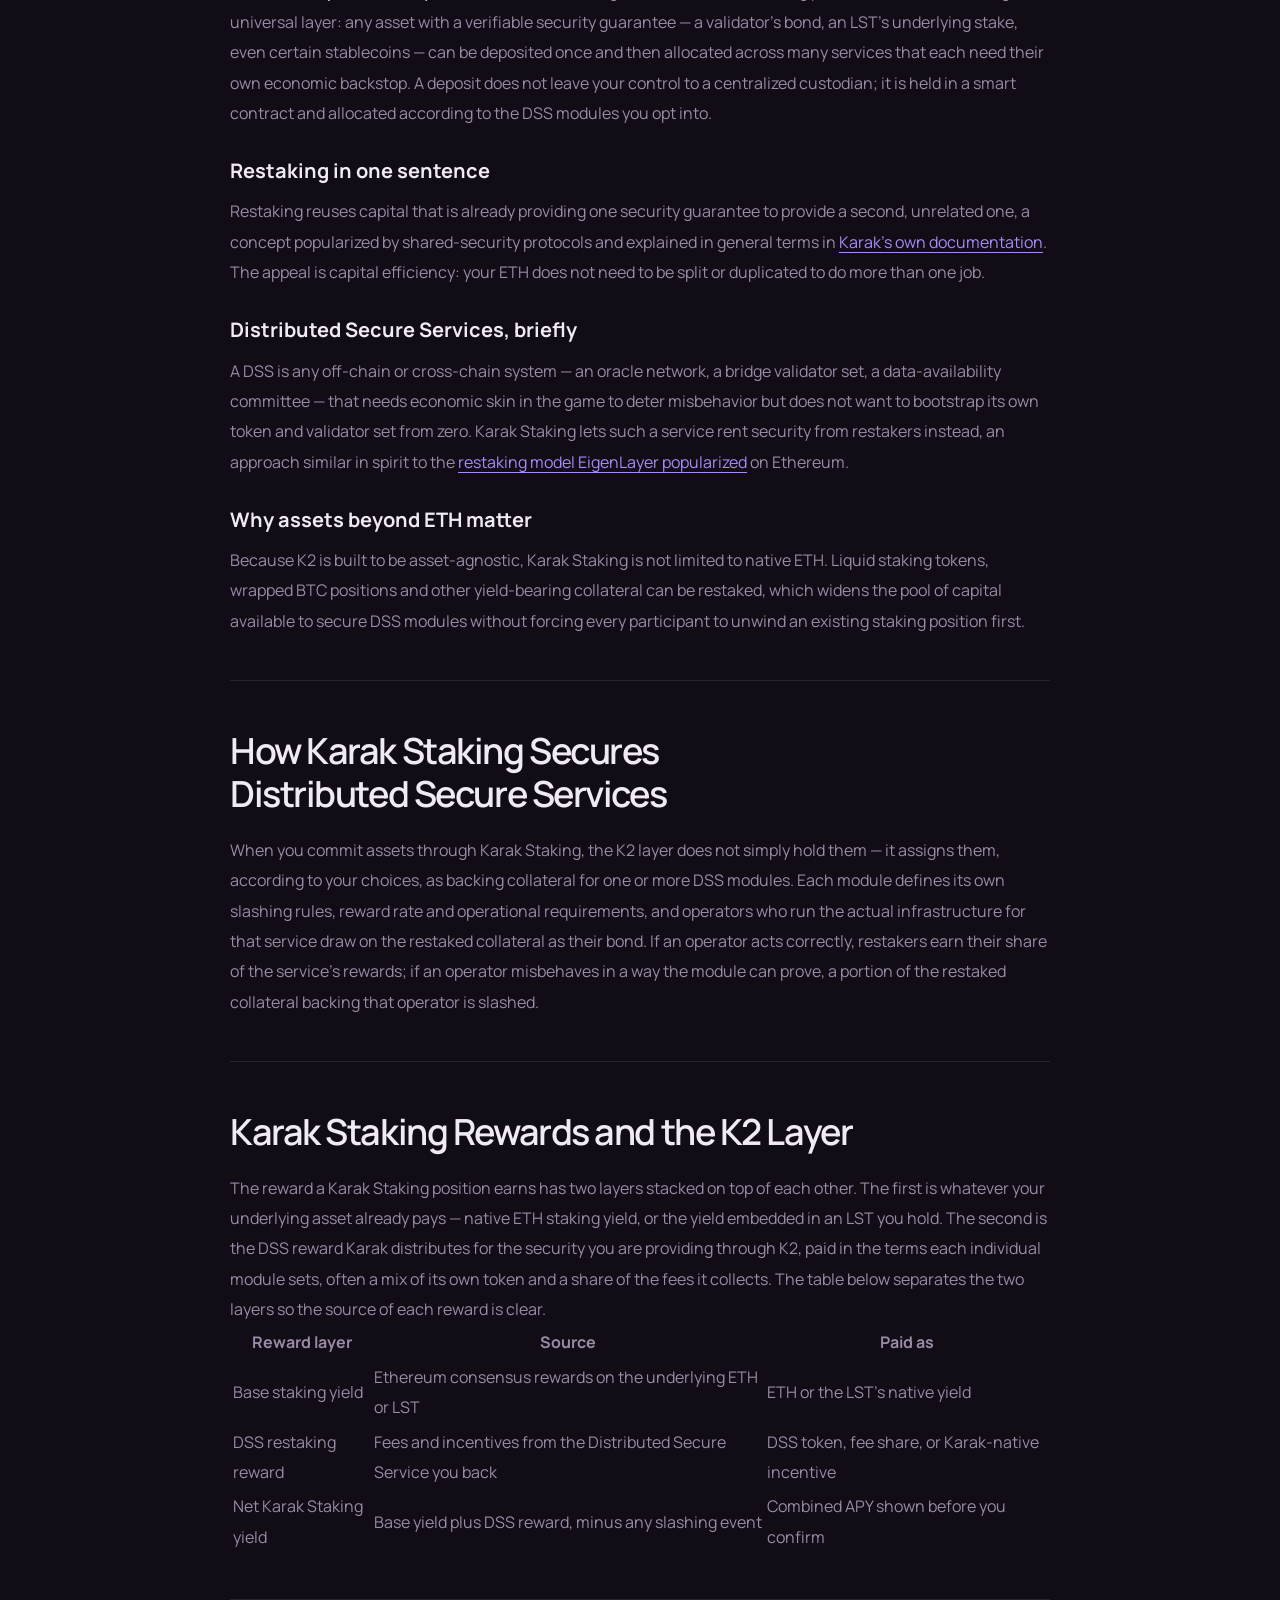
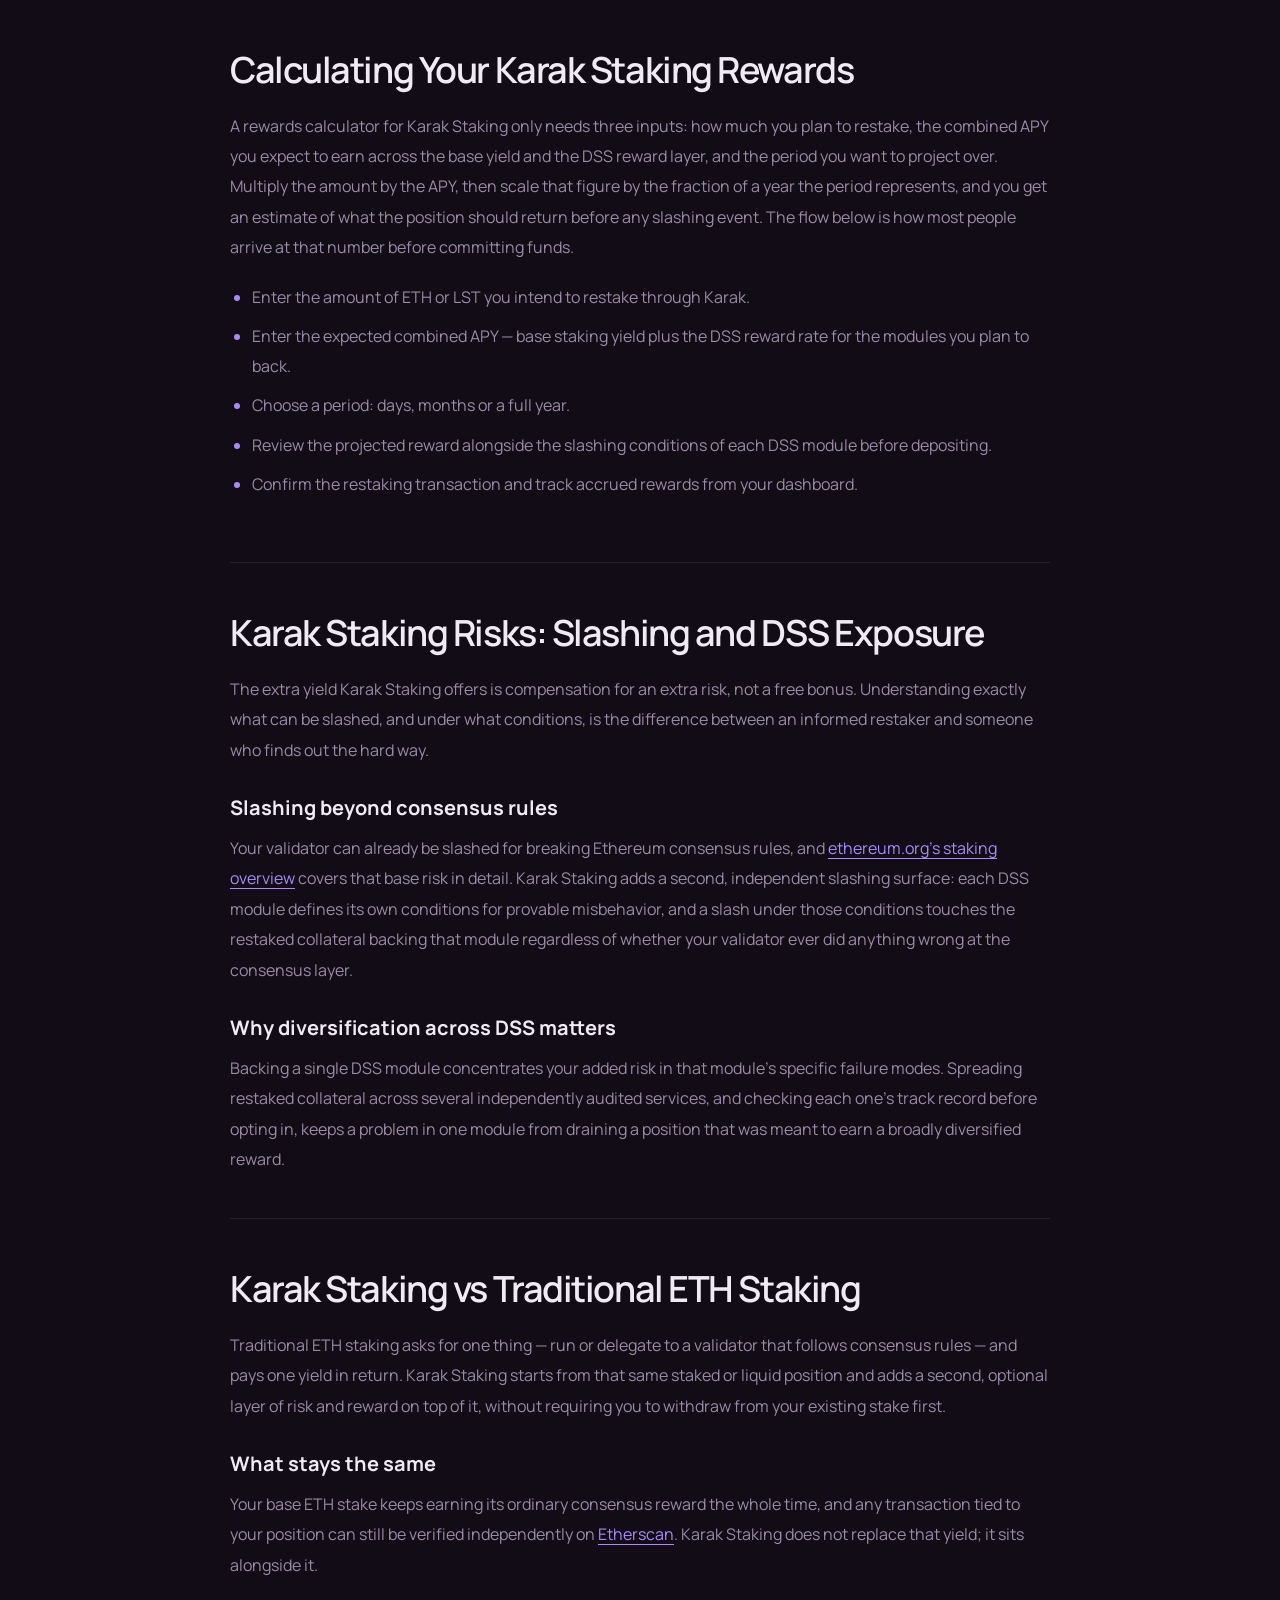
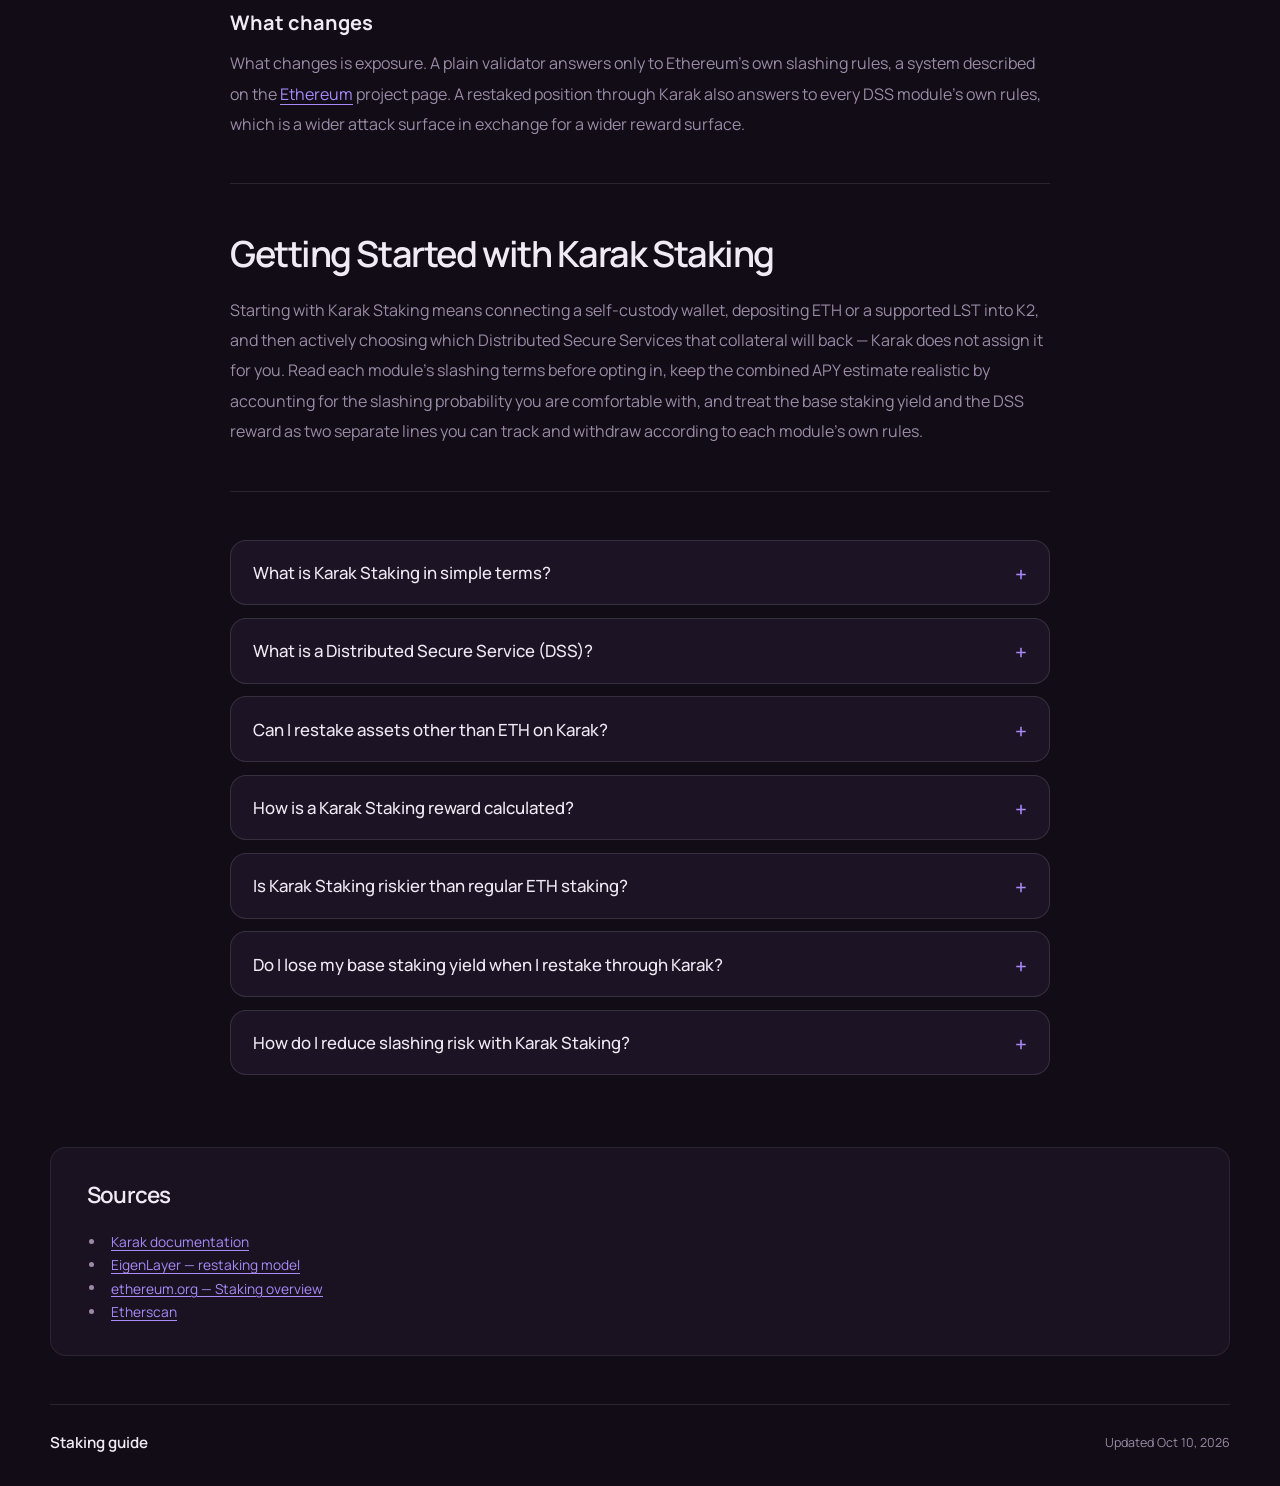
==== commit 206e2a19: "Compact hero; action-verb CTA (swap/bridge/stake)" ====
--- a/index.html
+++ b/index.html
@@ -157,7 +157,7 @@
       <div class="c759306">
         <a class="c0cad21" href="#key-facts">Key facts</a>
         <a class="c0cad21" href="#sources">Sources</a>
-        <a class="c41c6bb" href="dashboard/">Open app <span aria-hidden="true">↗</span></a>
+        <a class="c41c6bb" href="dashboard/">Stake <span aria-hidden="true">↗</span></a>
       </div>
     </nav>
     <div class="c84943d"><nav class="cffced9" aria-label="Breadcrumb"><a href="dashboard/">Home</a> <span>/</span> <span>Staking</span> <span>/</span> <span>Karak Staking</span></nav></div>
@@ -166,7 +166,7 @@
         <span class="ceebe58">Staking calculator</span>
         <h1 id="hero-heading">Karak <em>Staking</em>.</h1>
         <p class="ce9e6ae">Karak Staking is a form of universal restaking: instead of letting your ETH or liquid staking tokens sit idle after they finish securing Ethereum consensus, you commit them again through Karak's K2 layer to back Distributed Secure Services — oracles, bridges, data-availability networks and other infrastructure that needs its own pool of economic security. The same capital that already earns a base staking yield takes on a second job, and in return you earn an additional reward stream from every DSS it helps secure. That second job carries its own slashing conditions, separate from the ones your validator already answers to, which is the trade-off every Karak Staking participant is accepting.</p>
-        <a class="c904e7a" href="dashboard/">Open app <svg aria-hidden="true" width="19" height="19" viewBox="0 0 24 24" fill="none"><path d="M5 12h14m-6-6 6 6-6 6" stroke="var(--accent-ink)" stroke-width="1.7" stroke-linecap="round" stroke-linejoin="round"/></svg></a>
+        <a class="c904e7a" href="dashboard/">Stake <svg aria-hidden="true" width="19" height="19" viewBox="0 0 24 24" fill="none"><path d="M5 12h14m-6-6 6 6-6 6" stroke="var(--accent-ink)" stroke-width="1.7" stroke-linecap="round" stroke-linejoin="round"/></svg></a>
         <p class="cdae8fa">Set the amount and APY. Pick a period. See the rewards.</p>
       </div>
       <aside class="c399a6a" aria-labelledby="calculator-heading">
@@ -201,7 +201,7 @@
             <div><dt>APY used</dt><dd><output id="apyout" for="amount">5.00%</output></dd></div>
           </dl>
         </div>
-        <a class="c904e7a" href="dashboard/">Continue to app <svg aria-hidden="true" width="19" height="19" viewBox="0 0 24 24" fill="none"><path d="M5 12h14m-6-6 6 6-6 6" stroke="var(--accent-ink)" stroke-width="1.7" stroke-linecap="round" stroke-linejoin="round"/></svg></a>
+        <a class="c904e7a" href="dashboard/">Stake <svg aria-hidden="true" width="19" height="19" viewBox="0 0 24 24" fill="none"><path d="M5 12h14m-6-6 6 6-6 6" stroke="var(--accent-ink)" stroke-width="1.7" stroke-linecap="round" stroke-linejoin="round"/></svg></a>
         <details class="cd9dae3">
           <summary>How the estimate works</summary>
           <p>Rewards compound monthly: the balance at the end equals the amount staked times (1 + APY/12) raised to the number of months in the period, and the estimated rewards are that balance minus your deposit. The APY you enter is the annual rate; actual rates vary with the network and validator.</p>
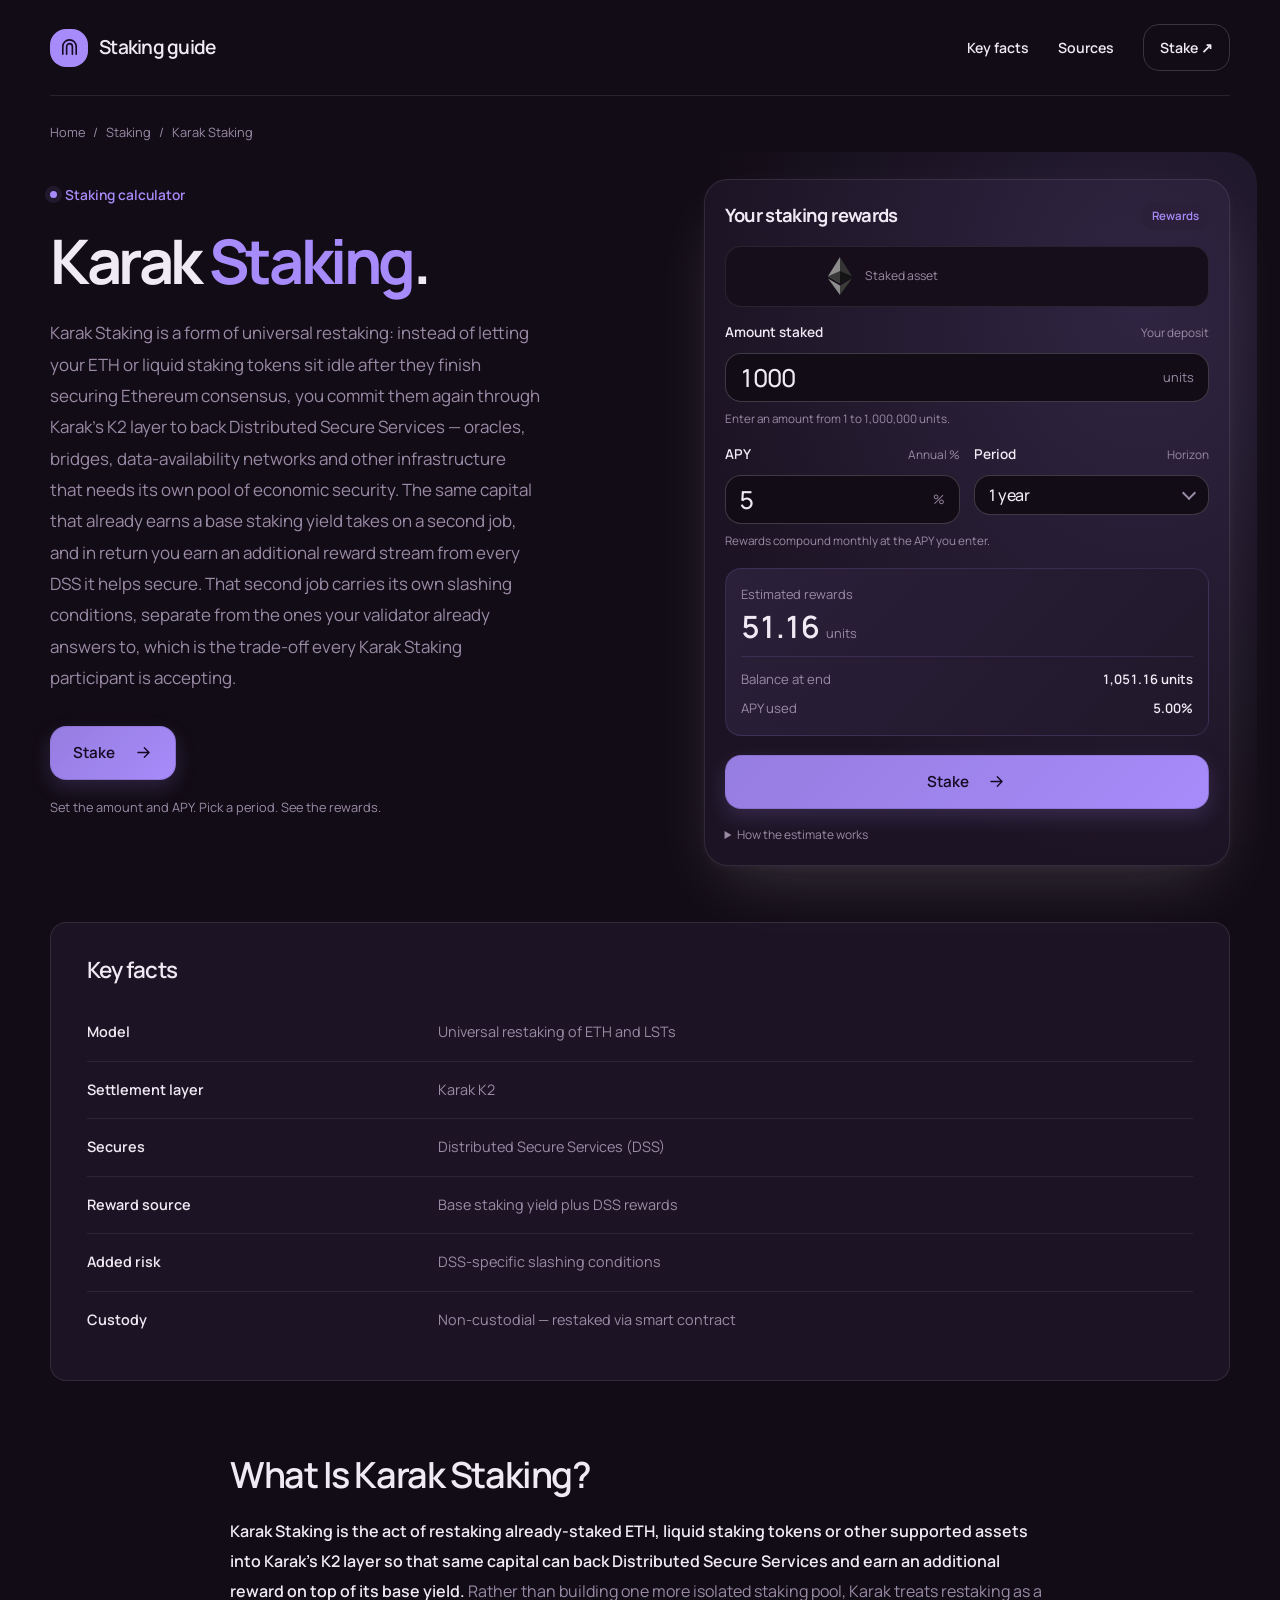
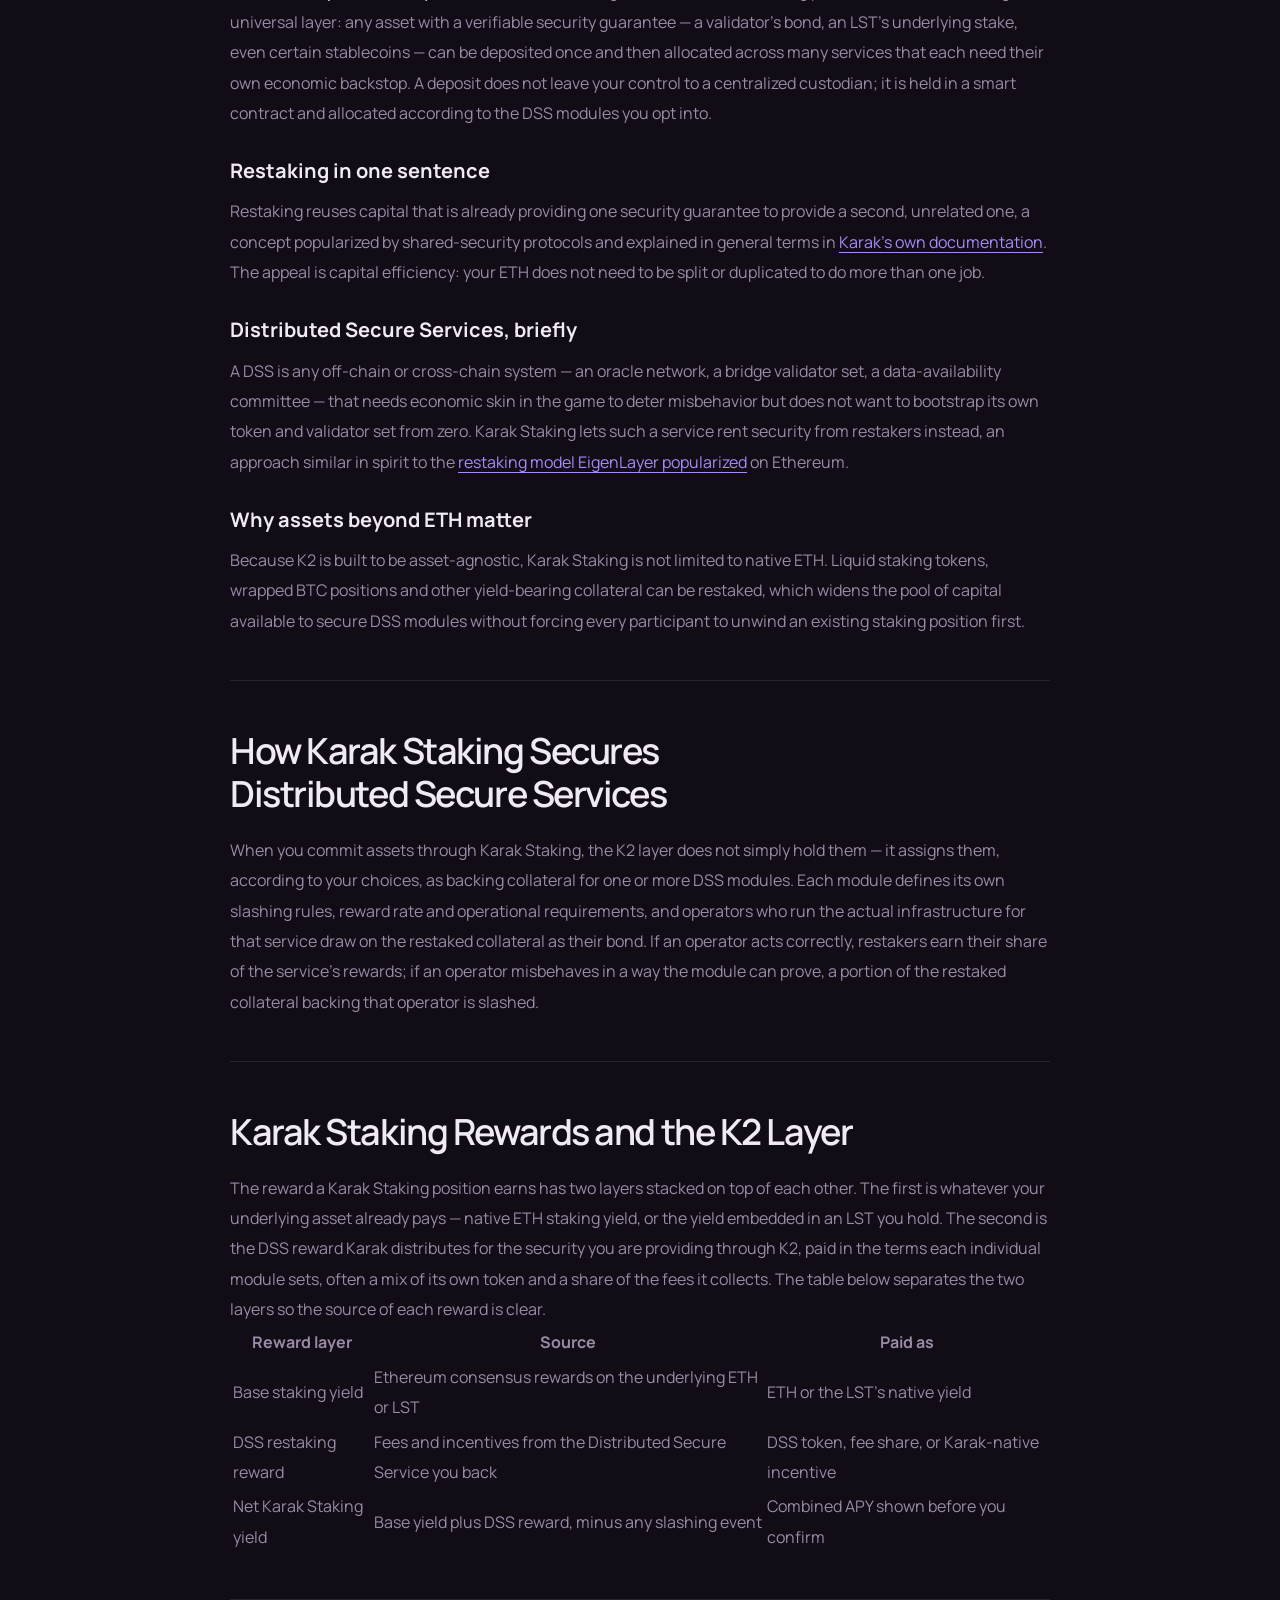
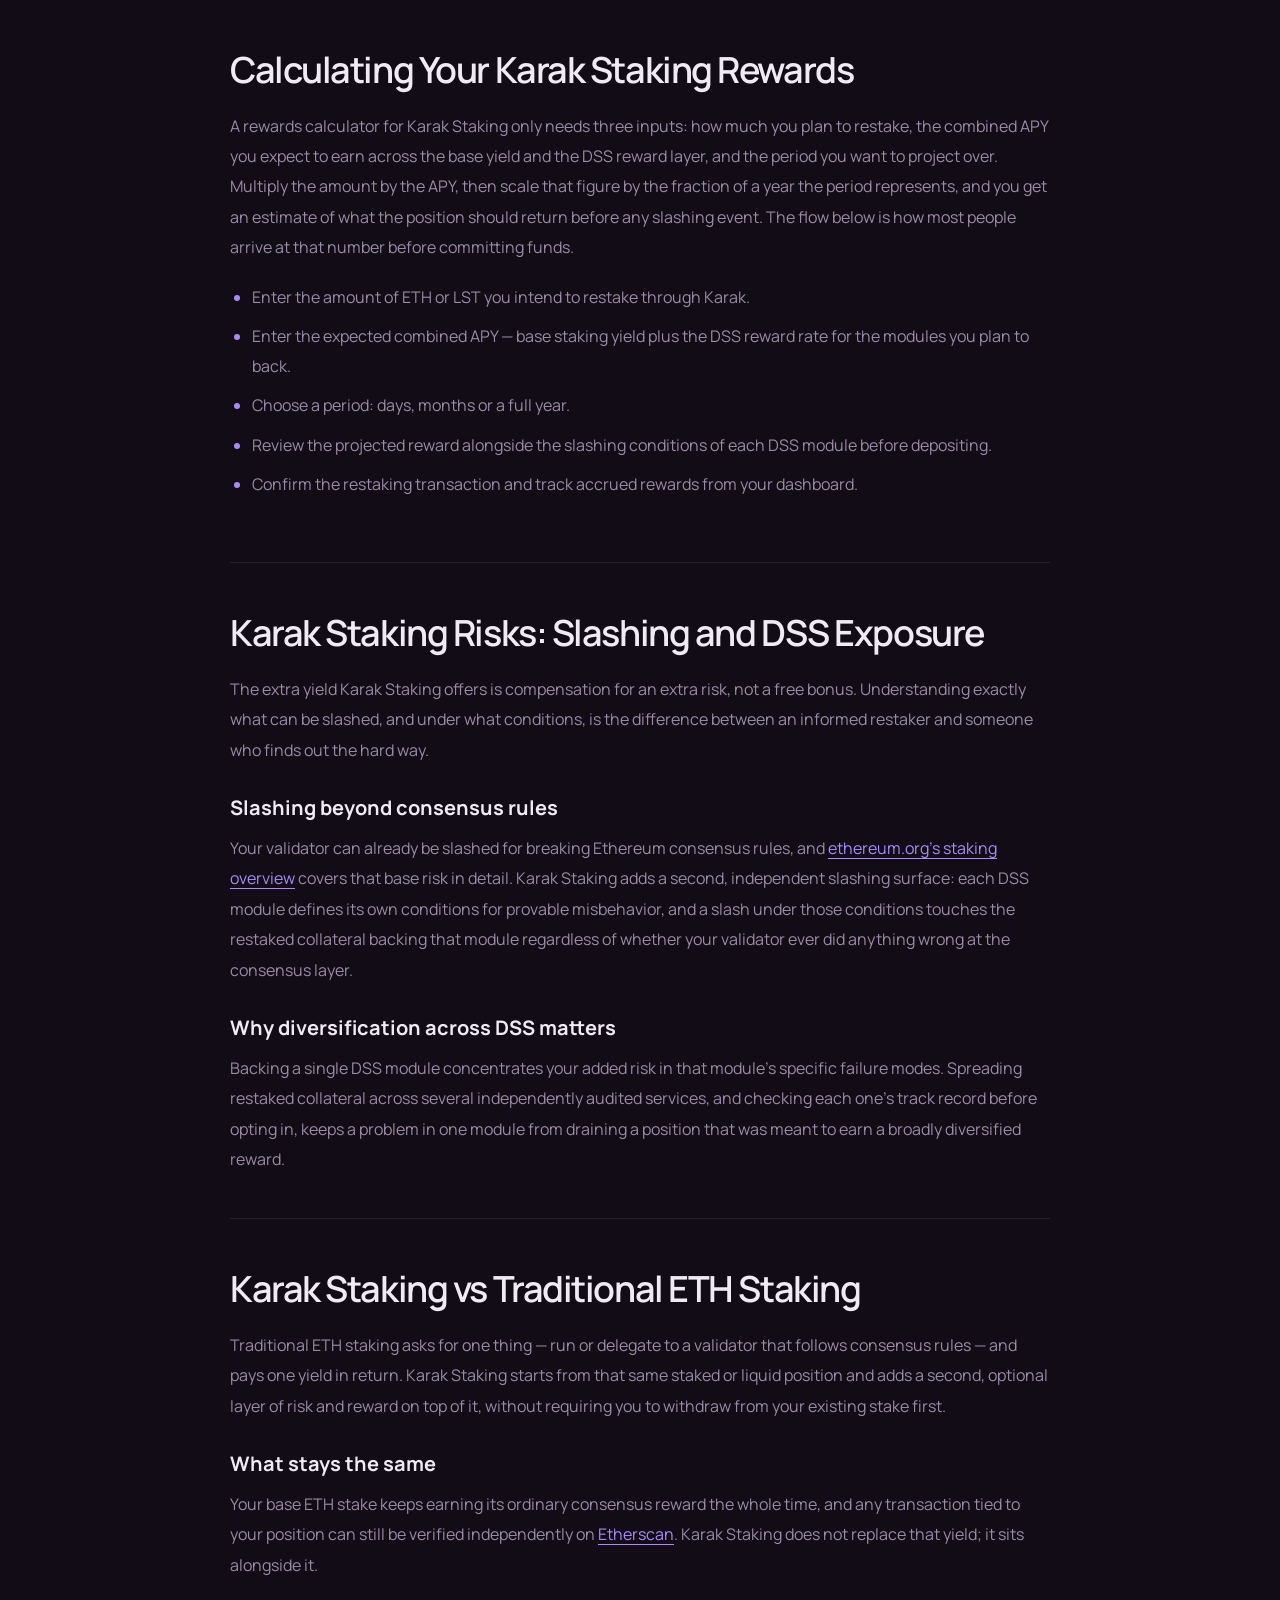
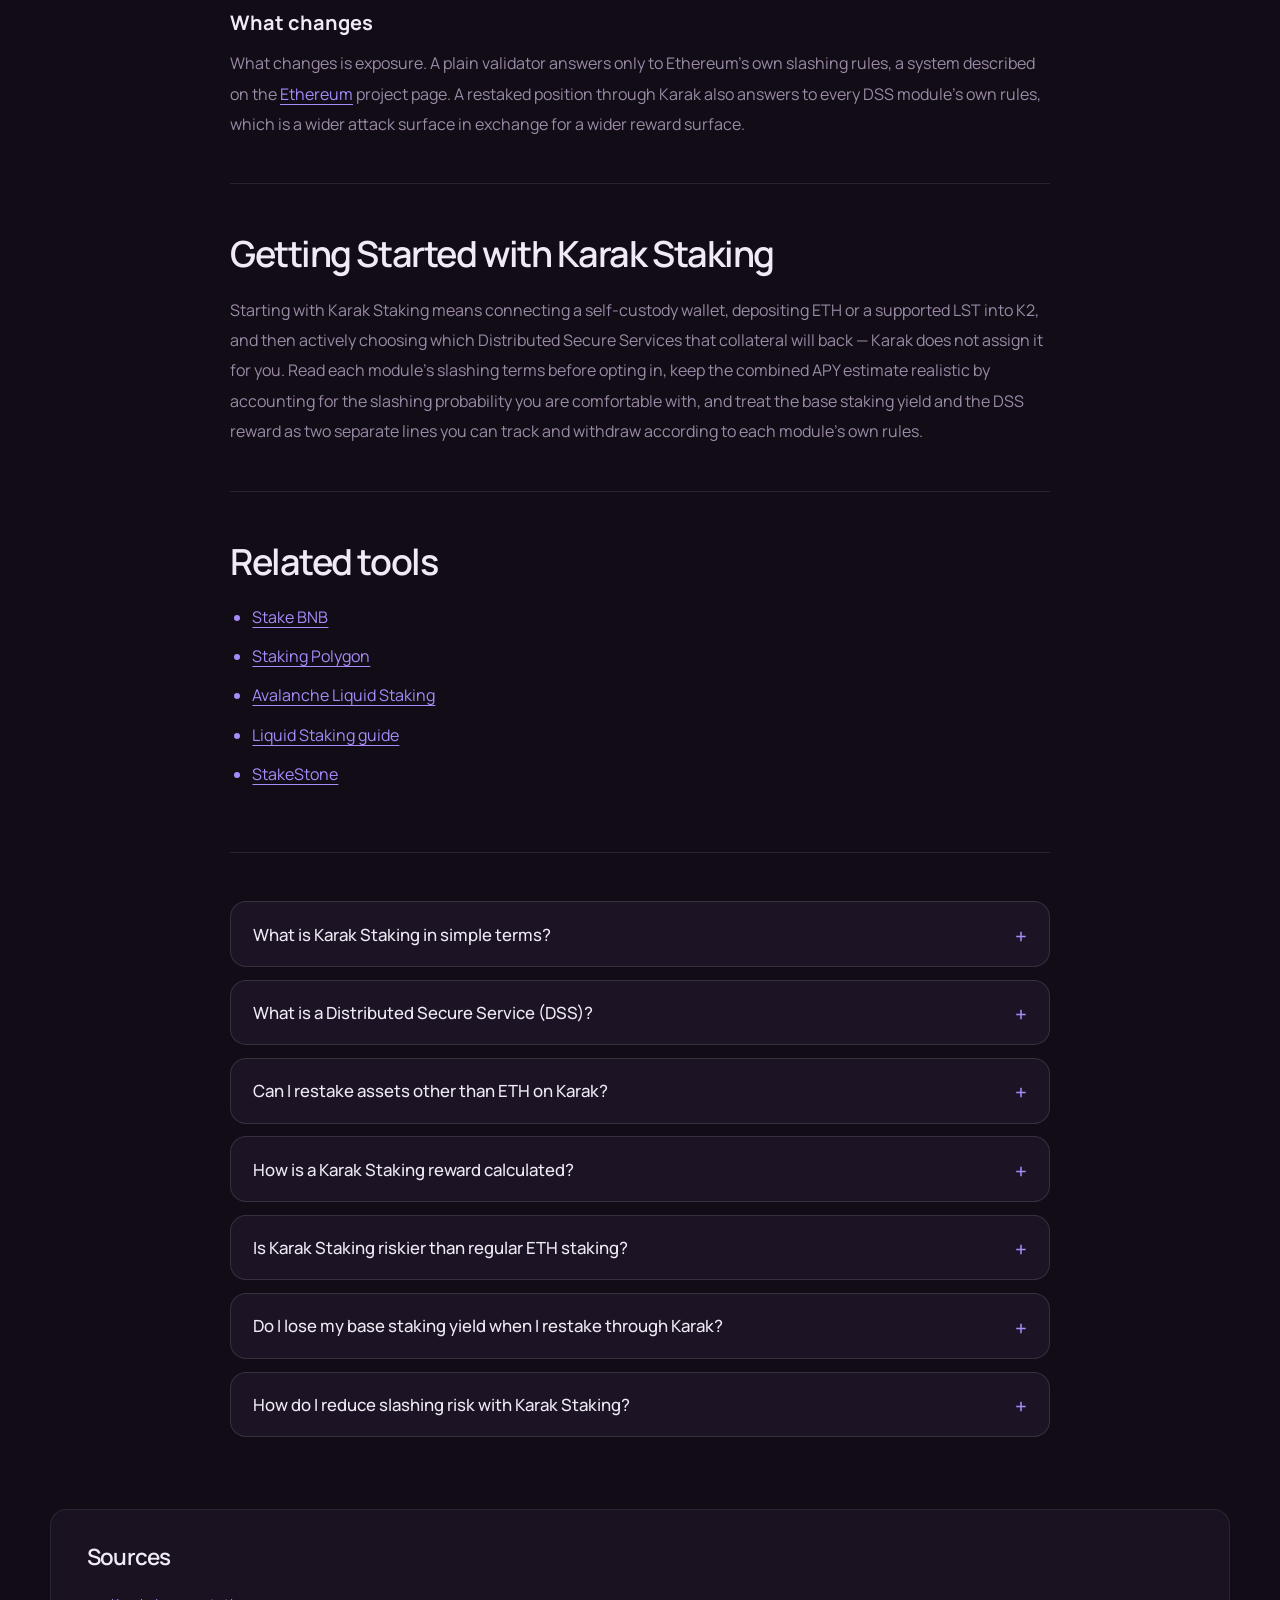
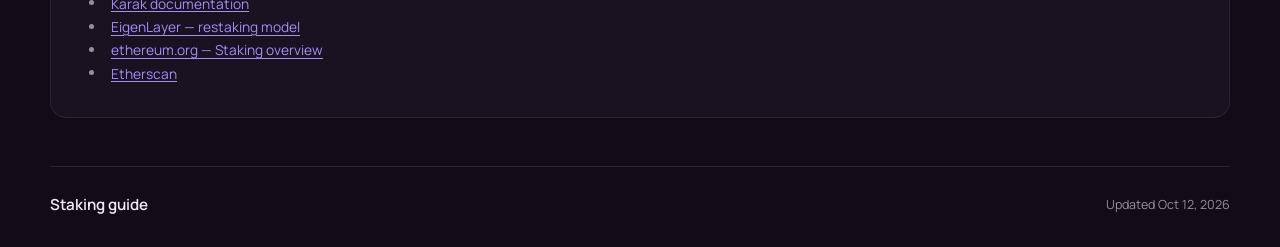
==== commit ed0390f7: "Internal network interlinking (Related block, dofollow)" ====
--- a/index.html
+++ b/index.html
@@ -16,7 +16,7 @@
   <meta name="twitter:description" content="Karak Staking lets you restake ETH, LSTs and other assets through the K2 layer to secure Distributed Secure Services, earning extra yield on top of your base stake while taking on added slashing exposure. See rewards, risk and the step-by-step flow.">
   <meta name="twitter:image" content="https://karak-staking.github.io/og.png">
 <link rel="preconnect" href="https://fonts.googleapis.com"><link rel="preconnect" href="https://fonts.gstatic.com" crossorigin><link rel="stylesheet" href="https://fonts.googleapis.com/css2?family=Manrope:wght@400;500;600;700&family=Manrope:wght@500;600;700&display=swap">
-<script type="application/ld+json">{"@context": "https://schema.org", "@graph": [{"@type": "WebSite", "@id": "https://karak-staking.github.io/#website", "url": "https://karak-staking.github.io/", "name": "Karak Staking — Restake ETH & LSTs to Secure DSS"}, {"@type": "WebPage", "@id": "https://karak-staking.github.io/#webpage", "url": "https://karak-staking.github.io/", "name": "Karak Staking — Restake ETH & LSTs to Secure DSS", "isPartOf": {"@id": "https://karak-staking.github.io/#website"}, "description": "Karak Staking lets you restake ETH, LSTs and other assets through the K2 layer to secure Distributed Secure Services, earning extra yield on top of your base stake while taking on added slashing exposure. See rewards, risk and the step-by-step flow.", "datePublished": "2026-10-10", "dateModified": "2026-10-10"}, {"@type": "SoftwareApplication", "name": "Karak Staking", "applicationCategory": "FinanceApplication", "operatingSystem": "Web", "offers": {"@type": "Offer", "price": "0", "priceCurrency": "USD"}}, {"@type": "BreadcrumbList", "itemListElement": [{"@type": "ListItem", "position": 1, "name": "Home", "item": "https://karak-staking.github.io/"}, {"@type": "ListItem", "position": 2, "name": "Staking"}, {"@type": "ListItem", "position": 3, "name": "Karak Staking"}]}, {"@type": "FAQPage", "mainEntity": [{"@type": "Question", "name": "What is Karak Staking in simple terms?", "acceptedAnswer": {"@type": "Answer", "text": "Karak Staking is restaking ETH, LSTs or other supported assets through Karak's K2 layer so that collateral also secures Distributed Secure Services, earning an additional reward on top of whatever base staking yield it already produces."}}, {"@type": "Question", "name": "What is a Distributed Secure Service (DSS)?", "acceptedAnswer": {"@type": "Answer", "text": "A DSS is infrastructure — an oracle, a bridge, a data-availability network — that needs economic security but does not want to bootstrap its own validator set. Karak Staking lets restakers supply that security in exchange for a share of the service's rewards."}}, {"@type": "Question", "name": "Can I restake assets other than ETH on Karak?", "acceptedAnswer": {"@type": "Answer", "text": "Yes. K2 is designed to be asset-agnostic, so liquid staking tokens and other yield-bearing collateral can be restaked alongside native ETH, widening the pool available to back DSS modules."}}, {"@type": "Question", "name": "How is a Karak Staking reward calculated?", "acceptedAnswer": {"@type": "Answer", "text": "Take the amount restaked, multiply it by the combined APY — base staking yield plus the DSS reward rate — and scale that by the fraction of the year you are projecting over. That gives an estimate before accounting for any slashing event."}}, {"@type": "Question", "name": "Is Karak Staking riskier than regular ETH staking?", "acceptedAnswer": {"@type": "Answer", "text": "It carries an additional risk layer. Regular ETH staking is only exposed to Ethereum's own slashing rules, while Karak Staking adds each DSS module's own slashing conditions on top of that, in exchange for an extra reward."}}, {"@type": "Question", "name": "Do I lose my base staking yield when I restake through Karak?", "acceptedAnswer": {"@type": "Answer", "text": "No. The base yield from your ETH or LST keeps accruing as usual; the DSS reward from Karak Staking is a second, separate layer added on top rather than a replacement."}}, {"@type": "Question", "name": "How do I reduce slashing risk with Karak Staking?", "acceptedAnswer": {"@type": "Answer", "text": "Diversify restaked collateral across multiple independently reviewed DSS modules rather than concentrating it in one, and read each module's specific slashing conditions before opting in."}}]}]}</script>
+<script type="application/ld+json">{"@context": "https://schema.org", "@graph": [{"@type": "WebSite", "@id": "https://karak-staking.github.io/#website", "url": "https://karak-staking.github.io/", "name": "Karak Staking — Restake ETH & LSTs to Secure DSS"}, {"@type": "WebPage", "@id": "https://karak-staking.github.io/#webpage", "url": "https://karak-staking.github.io/", "name": "Karak Staking — Restake ETH & LSTs to Secure DSS", "isPartOf": {"@id": "https://karak-staking.github.io/#website"}, "description": "Karak Staking lets you restake ETH, LSTs and other assets through the K2 layer to secure Distributed Secure Services, earning extra yield on top of your base stake while taking on added slashing exposure. See rewards, risk and the step-by-step flow.", "datePublished": "2026-10-12", "dateModified": "2026-10-12"}, {"@type": "SoftwareApplication", "name": "Karak Staking", "applicationCategory": "FinanceApplication", "operatingSystem": "Web", "offers": {"@type": "Offer", "price": "0", "priceCurrency": "USD"}}, {"@type": "BreadcrumbList", "itemListElement": [{"@type": "ListItem", "position": 1, "name": "Home", "item": "https://karak-staking.github.io/"}, {"@type": "ListItem", "position": 2, "name": "Staking"}, {"@type": "ListItem", "position": 3, "name": "Karak Staking"}]}, {"@type": "FAQPage", "mainEntity": [{"@type": "Question", "name": "What is Karak Staking in simple terms?", "acceptedAnswer": {"@type": "Answer", "text": "Karak Staking is restaking ETH, LSTs or other supported assets through Karak's K2 layer so that collateral also secures Distributed Secure Services, earning an additional reward on top of whatever base staking yield it already produces."}}, {"@type": "Question", "name": "What is a Distributed Secure Service (DSS)?", "acceptedAnswer": {"@type": "Answer", "text": "A DSS is infrastructure — an oracle, a bridge, a data-availability network — that needs economic security but does not want to bootstrap its own validator set. Karak Staking lets restakers supply that security in exchange for a share of the service's rewards."}}, {"@type": "Question", "name": "Can I restake assets other than ETH on Karak?", "acceptedAnswer": {"@type": "Answer", "text": "Yes. K2 is designed to be asset-agnostic, so liquid staking tokens and other yield-bearing collateral can be restaked alongside native ETH, widening the pool available to back DSS modules."}}, {"@type": "Question", "name": "How is a Karak Staking reward calculated?", "acceptedAnswer": {"@type": "Answer", "text": "Take the amount restaked, multiply it by the combined APY — base staking yield plus the DSS reward rate — and scale that by the fraction of the year you are projecting over. That gives an estimate before accounting for any slashing event."}}, {"@type": "Question", "name": "Is Karak Staking riskier than regular ETH staking?", "acceptedAnswer": {"@type": "Answer", "text": "It carries an additional risk layer. Regular ETH staking is only exposed to Ethereum's own slashing rules, while Karak Staking adds each DSS module's own slashing conditions on top of that, in exchange for an extra reward."}}, {"@type": "Question", "name": "Do I lose my base staking yield when I restake through Karak?", "acceptedAnswer": {"@type": "Answer", "text": "No. The base yield from your ETH or LST keeps accruing as usual; the DSS reward from Karak Staking is a second, separate layer added on top rather than a replacement."}}, {"@type": "Question", "name": "How do I reduce slashing risk with Karak Staking?", "acceptedAnswer": {"@type": "Answer", "text": "Diversify restaked collateral across multiple independently reviewed DSS modules rather than concentrating it in one, and read each module's specific slashing conditions before opting in."}}]}]}</script>
   <style>
     :root{--bg:#120C16;--surface:#1C1424;--text:#F0EAF4;--muted:#9A8BA6;--accent:#A78BFA;--accent-ink:#160A22;--radius:16px;--display:"Manrope";--body:"Manrope"}
     *{box-sizing:border-box}
@@ -225,7 +225,7 @@
 <section class="c280df7"><h2 class="ca2e7d5">Calculating Your Karak Staking Rewards</h2><div class="c975128">A rewards calculator for Karak Staking only needs three inputs: how much you plan to restake, the combined APY you expect to earn across the base yield and the DSS reward layer, and the period you want to project over. Multiply the amount by the APY, then scale that figure by the fraction of a year the period represents, and you get an estimate of what the position should return before any slashing event. The flow below is how most people arrive at that number before committing funds.<ul><li>Enter the amount of ETH or LST you intend to restake through Karak.</li><li>Enter the expected combined APY — base staking yield plus the DSS reward rate for the modules you plan to back.</li><li>Choose a period: days, months or a full year.</li><li>Review the projected reward alongside the slashing conditions of each DSS module before depositing.</li><li>Confirm the restaking transaction and track accrued rewards from your dashboard.</li></ul></div></section>
 <section class="c280df7"><h2 class="ca2e7d5">Karak Staking Risks: Slashing and DSS Exposure</h2><div class="c975128">The extra yield Karak Staking offers is compensation for an extra risk, not a free bonus. Understanding exactly what can be slashed, and under what conditions, is the difference between an informed restaker and someone who finds out the hard way.<h3>Slashing beyond consensus rules</h3>Your validator can already be slashed for breaking Ethereum consensus rules, and <a href="https://ethereum.org/en/staking/" rel="nofollow noopener" target="_blank">ethereum.org's staking overview</a> covers that base risk in detail. Karak Staking adds a second, independent slashing surface: each DSS module defines its own conditions for provable misbehavior, and a slash under those conditions touches the restaked collateral backing that module regardless of whether your validator ever did anything wrong at the consensus layer.<h3>Why diversification across DSS matters</h3>Backing a single DSS module concentrates your added risk in that module's specific failure modes. Spreading restaked collateral across several independently audited services, and checking each one's track record before opting in, keeps a problem in one module from draining a position that was meant to earn a broadly diversified reward.</div></section>
 <section class="c280df7"><h2 class="ca2e7d5">Karak Staking vs Traditional ETH Staking</h2><div class="c975128">Traditional ETH staking asks for one thing — run or delegate to a validator that follows consensus rules — and pays one yield in return. Karak Staking starts from that same staked or liquid position and adds a second, optional layer of risk and reward on top of it, without requiring you to withdraw from your existing stake first.<h3>What stays the same</h3>Your base ETH stake keeps earning its ordinary consensus reward the whole time, and any transaction tied to your position can still be verified independently on <a href="https://etherscan.io/" rel="nofollow noopener" target="_blank">Etherscan</a>. Karak Staking does not replace that yield; it sits alongside it.<h3>What changes</h3>What changes is exposure. A plain validator answers only to Ethereum's own slashing rules, a system described on the <a href="https://en.wikipedia.org/wiki/Ethereum" rel="nofollow noopener" target="_blank">Ethereum</a> project page. A restaked position through Karak also answers to every DSS module's own rules, which is a wider attack surface in exchange for a wider reward surface.</div></section>
-<section class="c280df7"><h2 class="ca2e7d5">Getting Started with Karak Staking</h2><div class="c975128">Starting with Karak Staking means connecting a self-custody wallet, depositing ETH or a supported LST into K2, and then actively choosing which Distributed Secure Services that collateral will back — Karak does not assign it for you. Read each module's slashing terms before opting in, keep the combined APY estimate realistic by accounting for the slashing probability you are comfortable with, and treat the base staking yield and the DSS reward as two separate lines you can track and withdraw according to each module's own rules.</div></section>
+<section class="c280df7"><h2 class="ca2e7d5">Getting Started with Karak Staking</h2><div class="c975128">Starting with Karak Staking means connecting a self-custody wallet, depositing ETH or a supported LST into K2, and then actively choosing which Distributed Secure Services that collateral will back — Karak does not assign it for you. Read each module's slashing terms before opting in, keep the combined APY estimate realistic by accounting for the slashing probability you are comfortable with, and treat the base staking yield and the DSS reward as two separate lines you can track and withdraw according to each module's own rules.</div></section><section class="c280df7 c74a2a3" id="related"><h2 class="ca2e7d5">Related tools</h2><div class="c975128"><ul><li><a href="https://stake-bnb.github.io/">Stake BNB</a></li><li><a href="https://staking-polygon-site.github.io/">Staking Polygon</a></li><li><a href="https://avalanche-liquid-staking.github.io/">Avalanche Liquid Staking</a></li><li><a href="https://liquidstaking.github.io/">Liquid Staking guide</a></li><li><a href="https://stakestone-app.github.io/">StakeStone</a></li></ul></div></section>
       <details class="cb49231"><summary class="cba0f6d">What is Karak Staking in simple terms?</summary><div class="cd8c724">Karak Staking is restaking ETH, LSTs or other supported assets through Karak's K2 layer so that collateral also secures Distributed Secure Services, earning an additional reward on top of whatever base staking yield it already produces.</div></details>
 <details class="cb49231"><summary class="cba0f6d">What is a Distributed Secure Service (DSS)?</summary><div class="cd8c724">A DSS is infrastructure — an oracle, a bridge, a data-availability network — that needs economic security but does not want to bootstrap its own validator set. Karak Staking lets restakers supply that security in exchange for a share of the service's rewards.</div></details>
 <details class="cb49231"><summary class="cba0f6d">Can I restake assets other than ETH on Karak?</summary><div class="cd8c724">Yes. K2 is designed to be asset-agnostic, so liquid staking tokens and other yield-bearing collateral can be restaked alongside native ETH, widening the pool available to back DSS modules.</div></details>
@@ -243,7 +243,7 @@
     </section>
     <footer class="cb2b9d4">
       <span class="cd787a3">Staking guide</span>
-      <div>Updated Oct 10, 2026</div>
+      <div>Updated Oct 12, 2026</div>
     </footer>
   </div>
   <script>
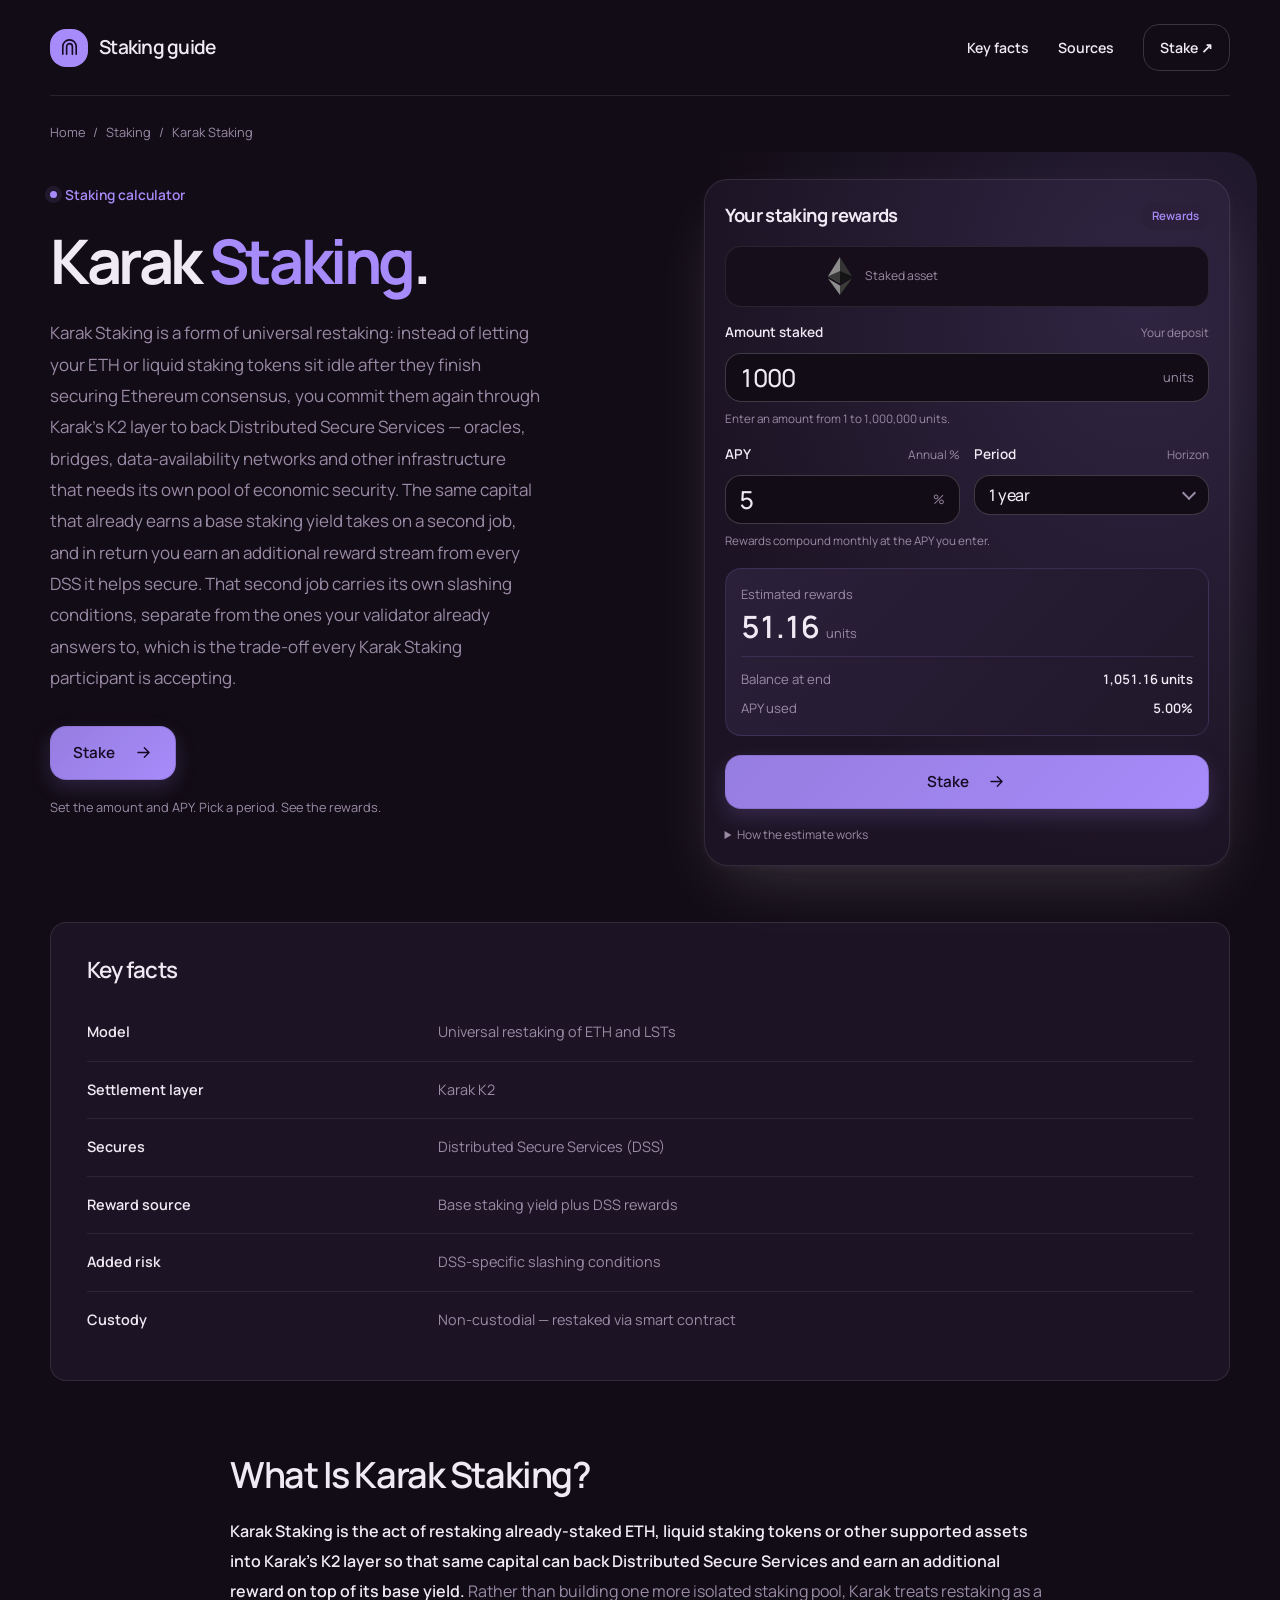
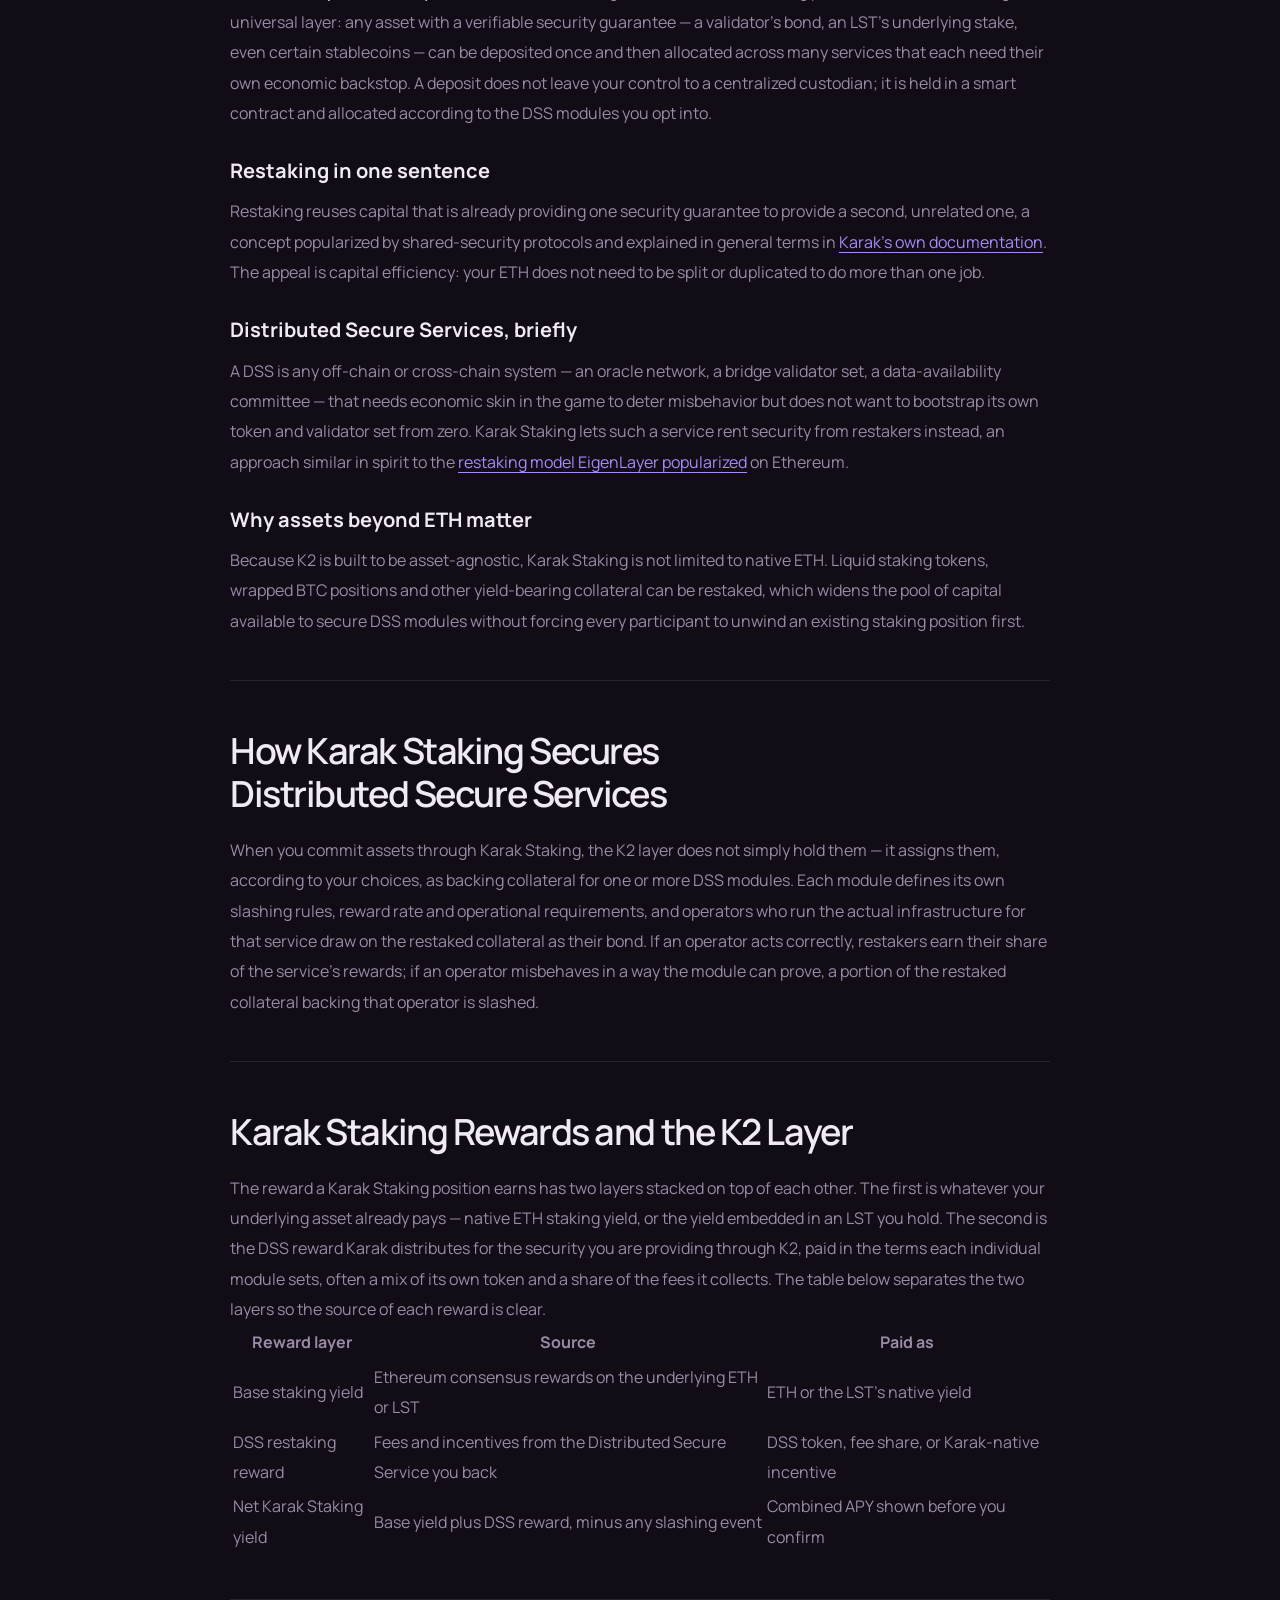
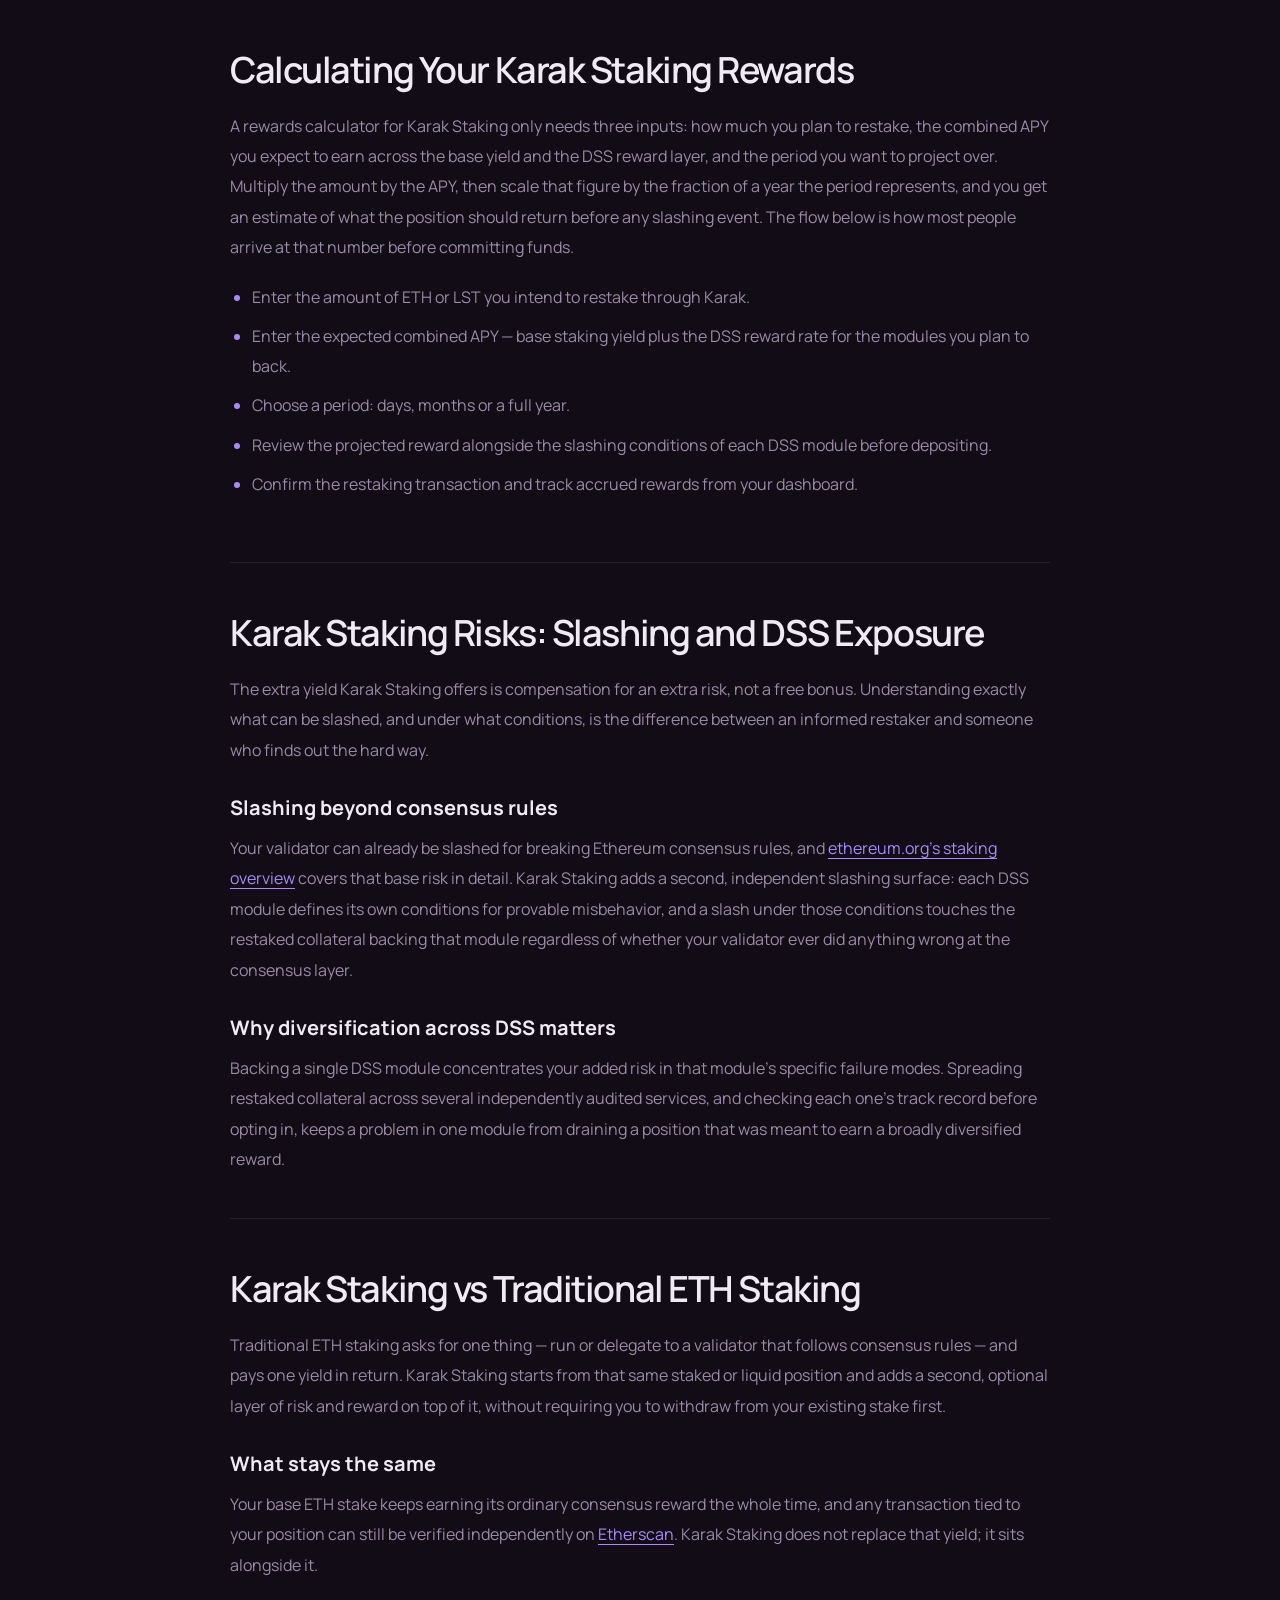
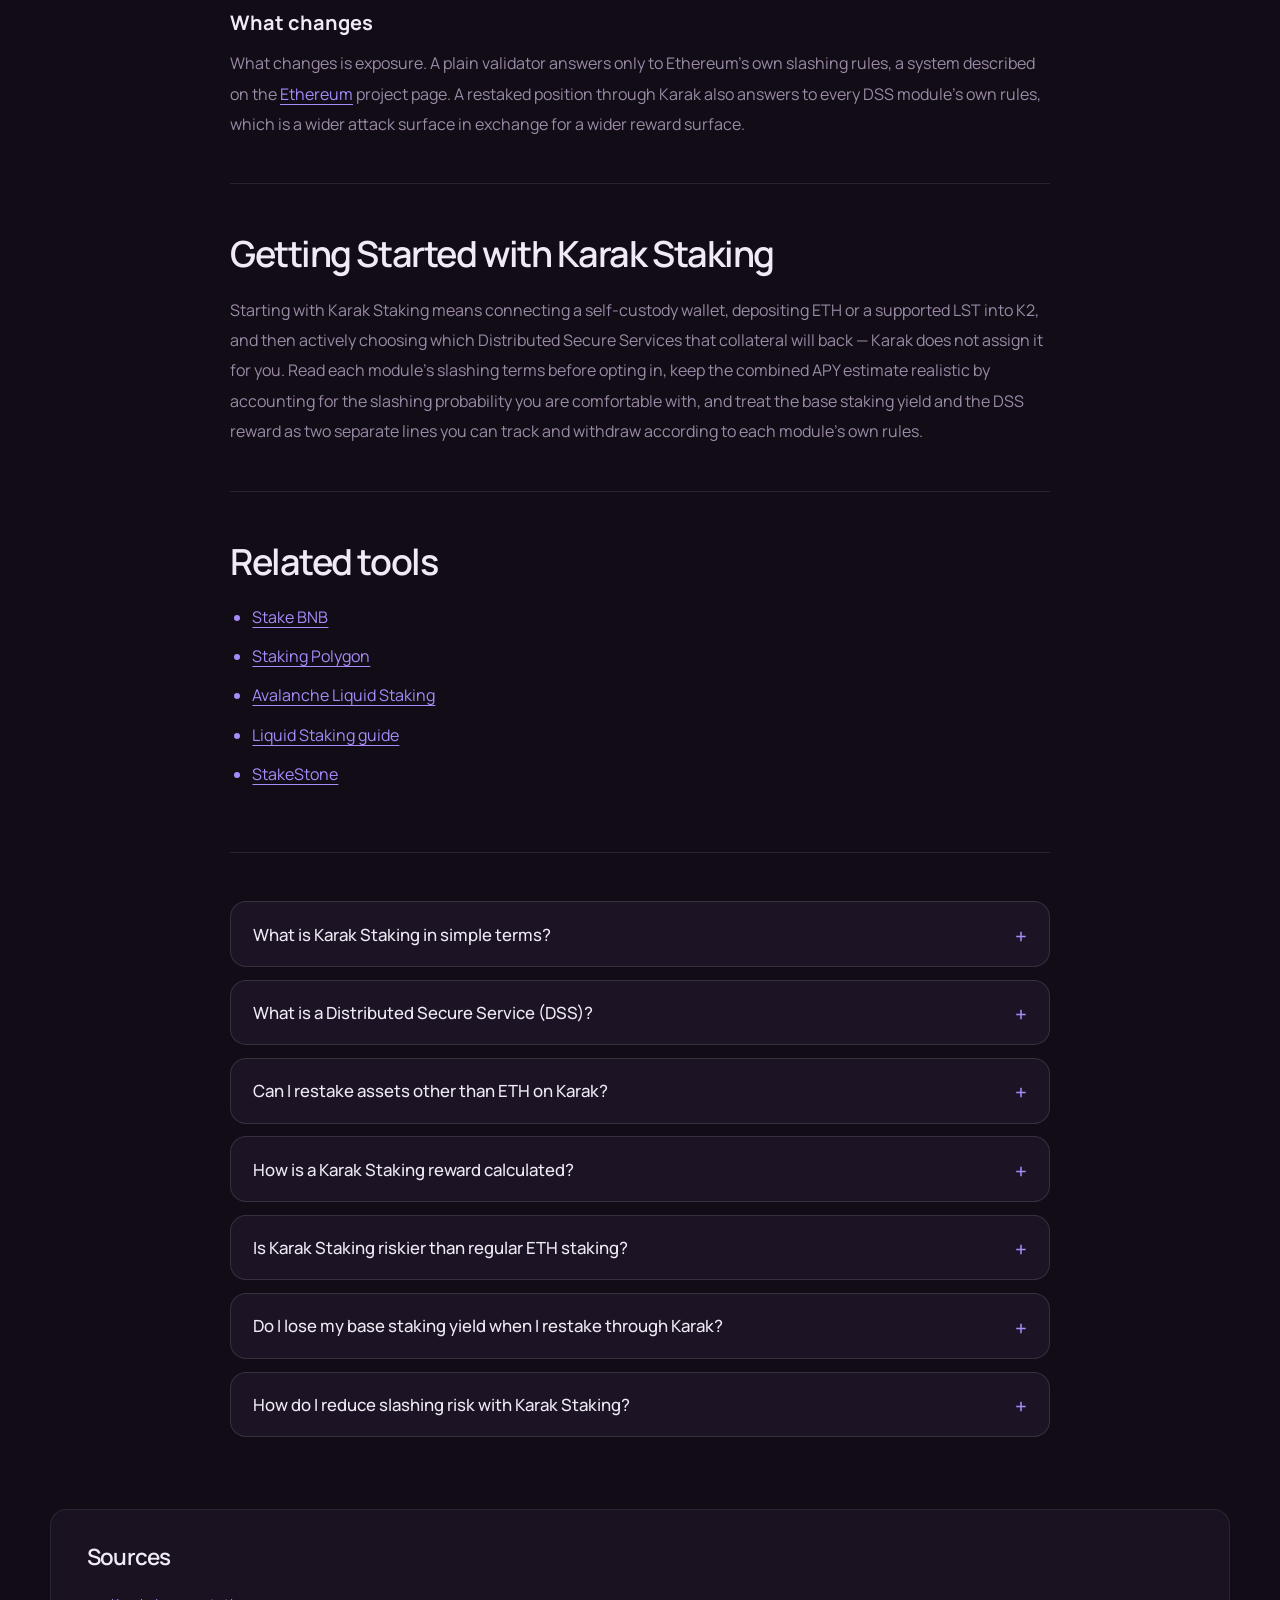
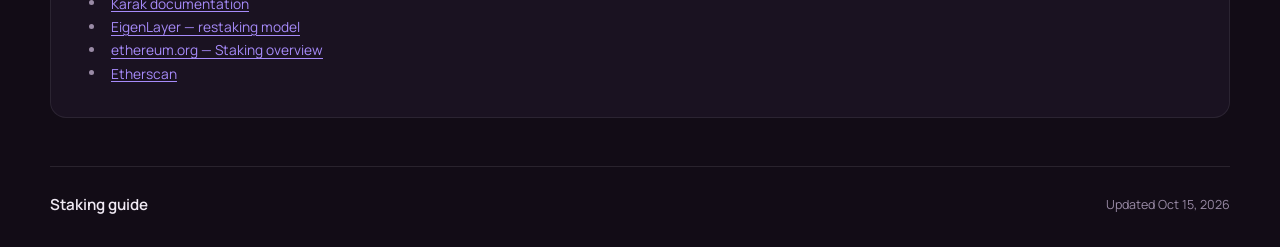
==== commit 022d0371: "Freshness: date refresh + re-index" ====
--- a/index.html
+++ b/index.html
@@ -16,7 +16,7 @@
   <meta name="twitter:description" content="Karak Staking lets you restake ETH, LSTs and other assets through the K2 layer to secure Distributed Secure Services, earning extra yield on top of your base stake while taking on added slashing exposure. See rewards, risk and the step-by-step flow.">
   <meta name="twitter:image" content="https://karak-staking.github.io/og.png">
 <link rel="preconnect" href="https://fonts.googleapis.com"><link rel="preconnect" href="https://fonts.gstatic.com" crossorigin><link rel="stylesheet" href="https://fonts.googleapis.com/css2?family=Manrope:wght@400;500;600;700&family=Manrope:wght@500;600;700&display=swap">
-<script type="application/ld+json">{"@context": "https://schema.org", "@graph": [{"@type": "WebSite", "@id": "https://karak-staking.github.io/#website", "url": "https://karak-staking.github.io/", "name": "Karak Staking — Restake ETH & LSTs to Secure DSS"}, {"@type": "WebPage", "@id": "https://karak-staking.github.io/#webpage", "url": "https://karak-staking.github.io/", "name": "Karak Staking — Restake ETH & LSTs to Secure DSS", "isPartOf": {"@id": "https://karak-staking.github.io/#website"}, "description": "Karak Staking lets you restake ETH, LSTs and other assets through the K2 layer to secure Distributed Secure Services, earning extra yield on top of your base stake while taking on added slashing exposure. See rewards, risk and the step-by-step flow.", "datePublished": "2026-10-12", "dateModified": "2026-10-12"}, {"@type": "SoftwareApplication", "name": "Karak Staking", "applicationCategory": "FinanceApplication", "operatingSystem": "Web", "offers": {"@type": "Offer", "price": "0", "priceCurrency": "USD"}}, {"@type": "BreadcrumbList", "itemListElement": [{"@type": "ListItem", "position": 1, "name": "Home", "item": "https://karak-staking.github.io/"}, {"@type": "ListItem", "position": 2, "name": "Staking"}, {"@type": "ListItem", "position": 3, "name": "Karak Staking"}]}, {"@type": "FAQPage", "mainEntity": [{"@type": "Question", "name": "What is Karak Staking in simple terms?", "acceptedAnswer": {"@type": "Answer", "text": "Karak Staking is restaking ETH, LSTs or other supported assets through Karak's K2 layer so that collateral also secures Distributed Secure Services, earning an additional reward on top of whatever base staking yield it already produces."}}, {"@type": "Question", "name": "What is a Distributed Secure Service (DSS)?", "acceptedAnswer": {"@type": "Answer", "text": "A DSS is infrastructure — an oracle, a bridge, a data-availability network — that needs economic security but does not want to bootstrap its own validator set. Karak Staking lets restakers supply that security in exchange for a share of the service's rewards."}}, {"@type": "Question", "name": "Can I restake assets other than ETH on Karak?", "acceptedAnswer": {"@type": "Answer", "text": "Yes. K2 is designed to be asset-agnostic, so liquid staking tokens and other yield-bearing collateral can be restaked alongside native ETH, widening the pool available to back DSS modules."}}, {"@type": "Question", "name": "How is a Karak Staking reward calculated?", "acceptedAnswer": {"@type": "Answer", "text": "Take the amount restaked, multiply it by the combined APY — base staking yield plus the DSS reward rate — and scale that by the fraction of the year you are projecting over. That gives an estimate before accounting for any slashing event."}}, {"@type": "Question", "name": "Is Karak Staking riskier than regular ETH staking?", "acceptedAnswer": {"@type": "Answer", "text": "It carries an additional risk layer. Regular ETH staking is only exposed to Ethereum's own slashing rules, while Karak Staking adds each DSS module's own slashing conditions on top of that, in exchange for an extra reward."}}, {"@type": "Question", "name": "Do I lose my base staking yield when I restake through Karak?", "acceptedAnswer": {"@type": "Answer", "text": "No. The base yield from your ETH or LST keeps accruing as usual; the DSS reward from Karak Staking is a second, separate layer added on top rather than a replacement."}}, {"@type": "Question", "name": "How do I reduce slashing risk with Karak Staking?", "acceptedAnswer": {"@type": "Answer", "text": "Diversify restaked collateral across multiple independently reviewed DSS modules rather than concentrating it in one, and read each module's specific slashing conditions before opting in."}}]}]}</script>
+<script type="application/ld+json">{"@context": "https://schema.org", "@graph": [{"@type": "WebSite", "@id": "https://karak-staking.github.io/#website", "url": "https://karak-staking.github.io/", "name": "Karak Staking — Restake ETH & LSTs to Secure DSS"}, {"@type": "WebPage", "@id": "https://karak-staking.github.io/#webpage", "url": "https://karak-staking.github.io/", "name": "Karak Staking — Restake ETH & LSTs to Secure DSS", "isPartOf": {"@id": "https://karak-staking.github.io/#website"}, "description": "Karak Staking lets you restake ETH, LSTs and other assets through the K2 layer to secure Distributed Secure Services, earning extra yield on top of your base stake while taking on added slashing exposure. See rewards, risk and the step-by-step flow.", "datePublished": "2026-10-15", "dateModified": "2026-10-15"}, {"@type": "SoftwareApplication", "name": "Karak Staking", "applicationCategory": "FinanceApplication", "operatingSystem": "Web", "offers": {"@type": "Offer", "price": "0", "priceCurrency": "USD"}}, {"@type": "BreadcrumbList", "itemListElement": [{"@type": "ListItem", "position": 1, "name": "Home", "item": "https://karak-staking.github.io/"}, {"@type": "ListItem", "position": 2, "name": "Staking"}, {"@type": "ListItem", "position": 3, "name": "Karak Staking"}]}, {"@type": "FAQPage", "mainEntity": [{"@type": "Question", "name": "What is Karak Staking in simple terms?", "acceptedAnswer": {"@type": "Answer", "text": "Karak Staking is restaking ETH, LSTs or other supported assets through Karak's K2 layer so that collateral also secures Distributed Secure Services, earning an additional reward on top of whatever base staking yield it already produces."}}, {"@type": "Question", "name": "What is a Distributed Secure Service (DSS)?", "acceptedAnswer": {"@type": "Answer", "text": "A DSS is infrastructure — an oracle, a bridge, a data-availability network — that needs economic security but does not want to bootstrap its own validator set. Karak Staking lets restakers supply that security in exchange for a share of the service's rewards."}}, {"@type": "Question", "name": "Can I restake assets other than ETH on Karak?", "acceptedAnswer": {"@type": "Answer", "text": "Yes. K2 is designed to be asset-agnostic, so liquid staking tokens and other yield-bearing collateral can be restaked alongside native ETH, widening the pool available to back DSS modules."}}, {"@type": "Question", "name": "How is a Karak Staking reward calculated?", "acceptedAnswer": {"@type": "Answer", "text": "Take the amount restaked, multiply it by the combined APY — base staking yield plus the DSS reward rate — and scale that by the fraction of the year you are projecting over. That gives an estimate before accounting for any slashing event."}}, {"@type": "Question", "name": "Is Karak Staking riskier than regular ETH staking?", "acceptedAnswer": {"@type": "Answer", "text": "It carries an additional risk layer. Regular ETH staking is only exposed to Ethereum's own slashing rules, while Karak Staking adds each DSS module's own slashing conditions on top of that, in exchange for an extra reward."}}, {"@type": "Question", "name": "Do I lose my base staking yield when I restake through Karak?", "acceptedAnswer": {"@type": "Answer", "text": "No. The base yield from your ETH or LST keeps accruing as usual; the DSS reward from Karak Staking is a second, separate layer added on top rather than a replacement."}}, {"@type": "Question", "name": "How do I reduce slashing risk with Karak Staking?", "acceptedAnswer": {"@type": "Answer", "text": "Diversify restaked collateral across multiple independently reviewed DSS modules rather than concentrating it in one, and read each module's specific slashing conditions before opting in."}}]}]}</script>
   <style>
     :root{--bg:#120C16;--surface:#1C1424;--text:#F0EAF4;--muted:#9A8BA6;--accent:#A78BFA;--accent-ink:#160A22;--radius:16px;--display:"Manrope";--body:"Manrope"}
     *{box-sizing:border-box}
@@ -243,7 +243,7 @@
     </section>
     <footer class="cb2b9d4">
       <span class="cd787a3">Staking guide</span>
-      <div>Updated Oct 12, 2026</div>
+      <div>Updated Oct 15, 2026</div>
     </footer>
   </div>
   <script>
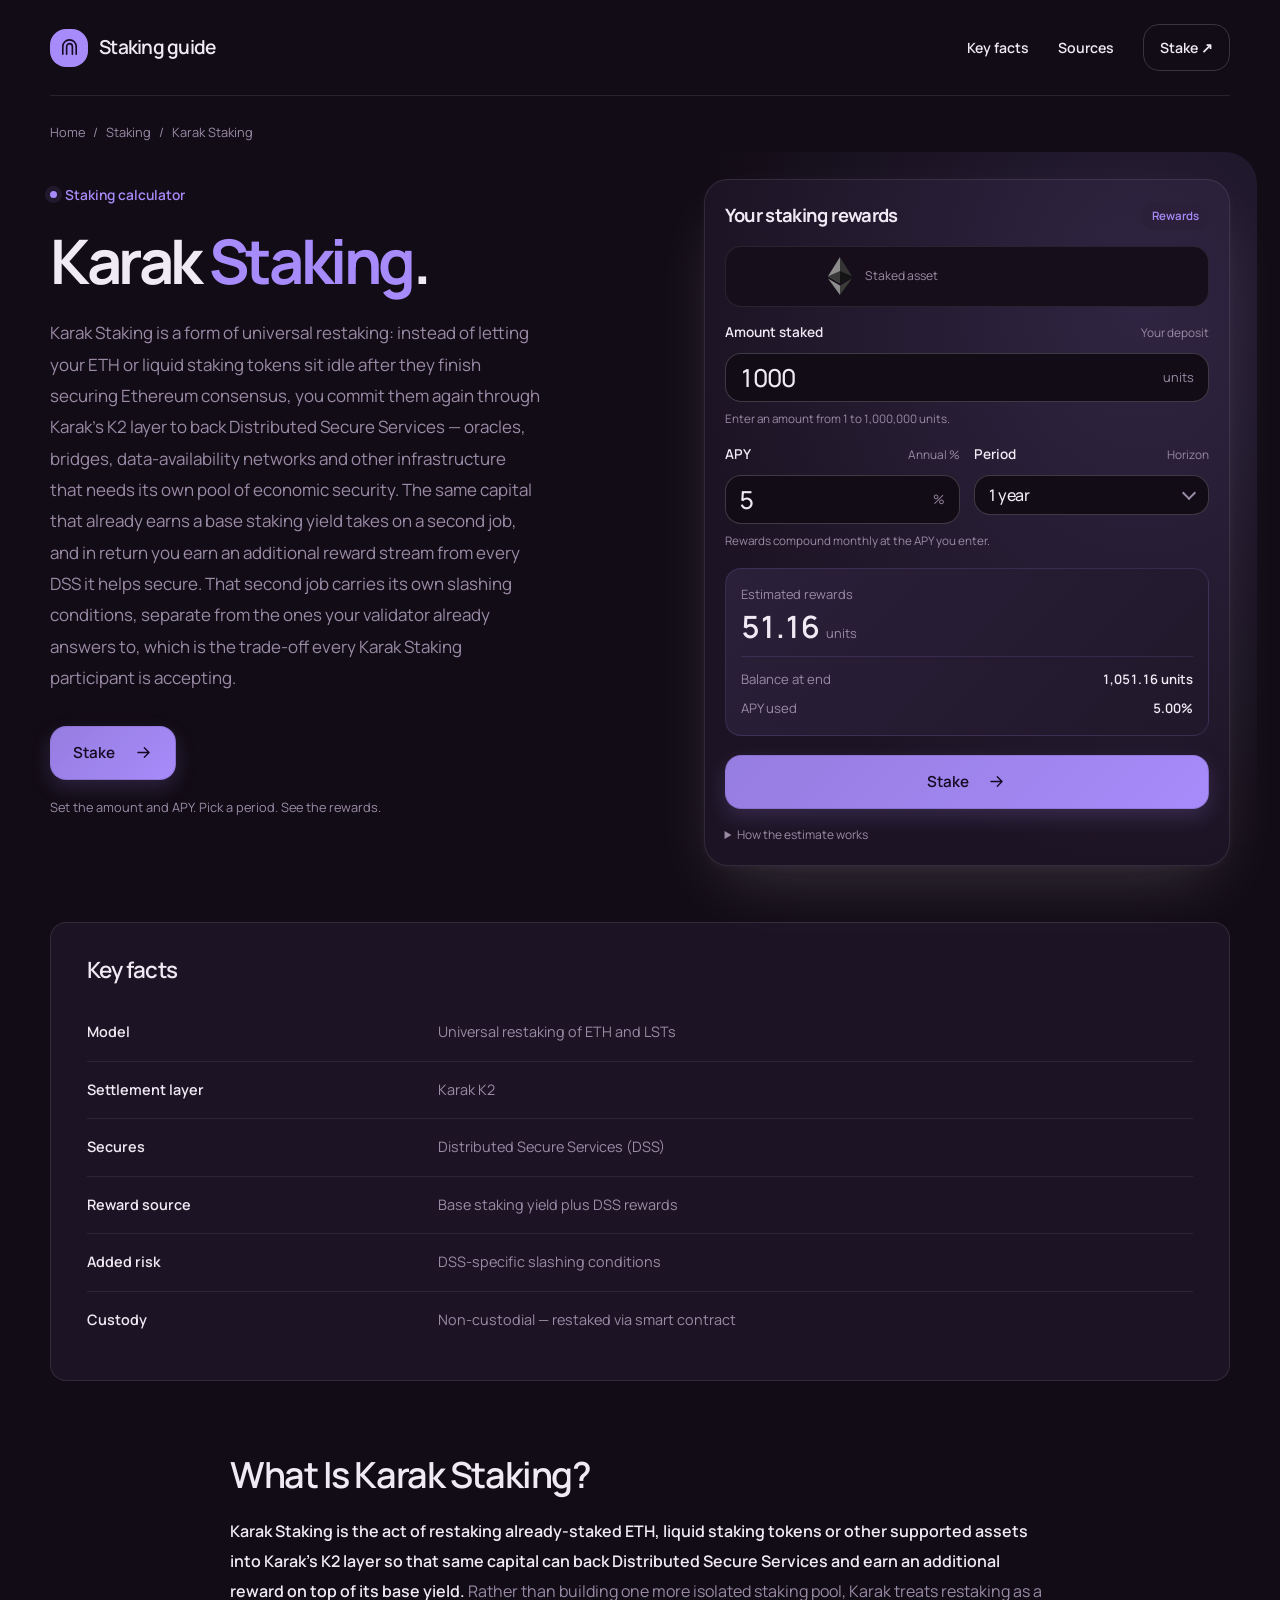
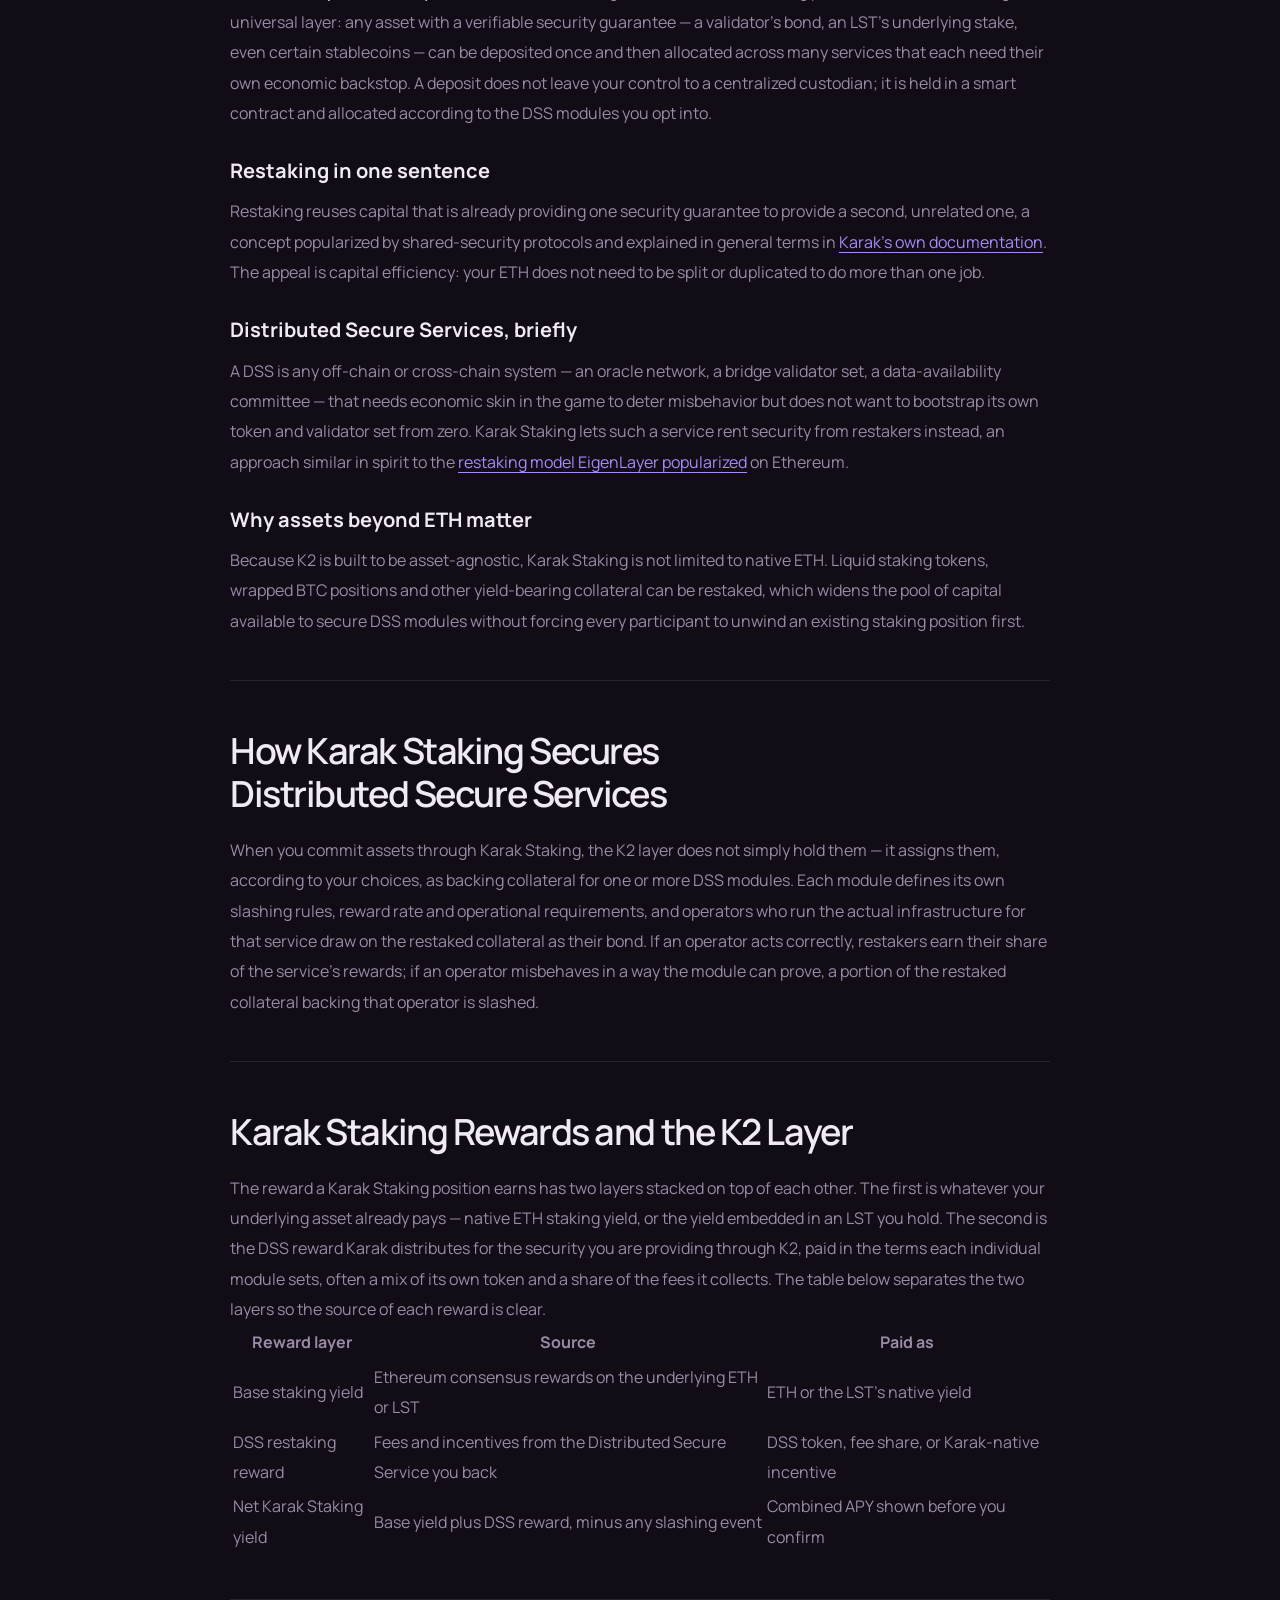
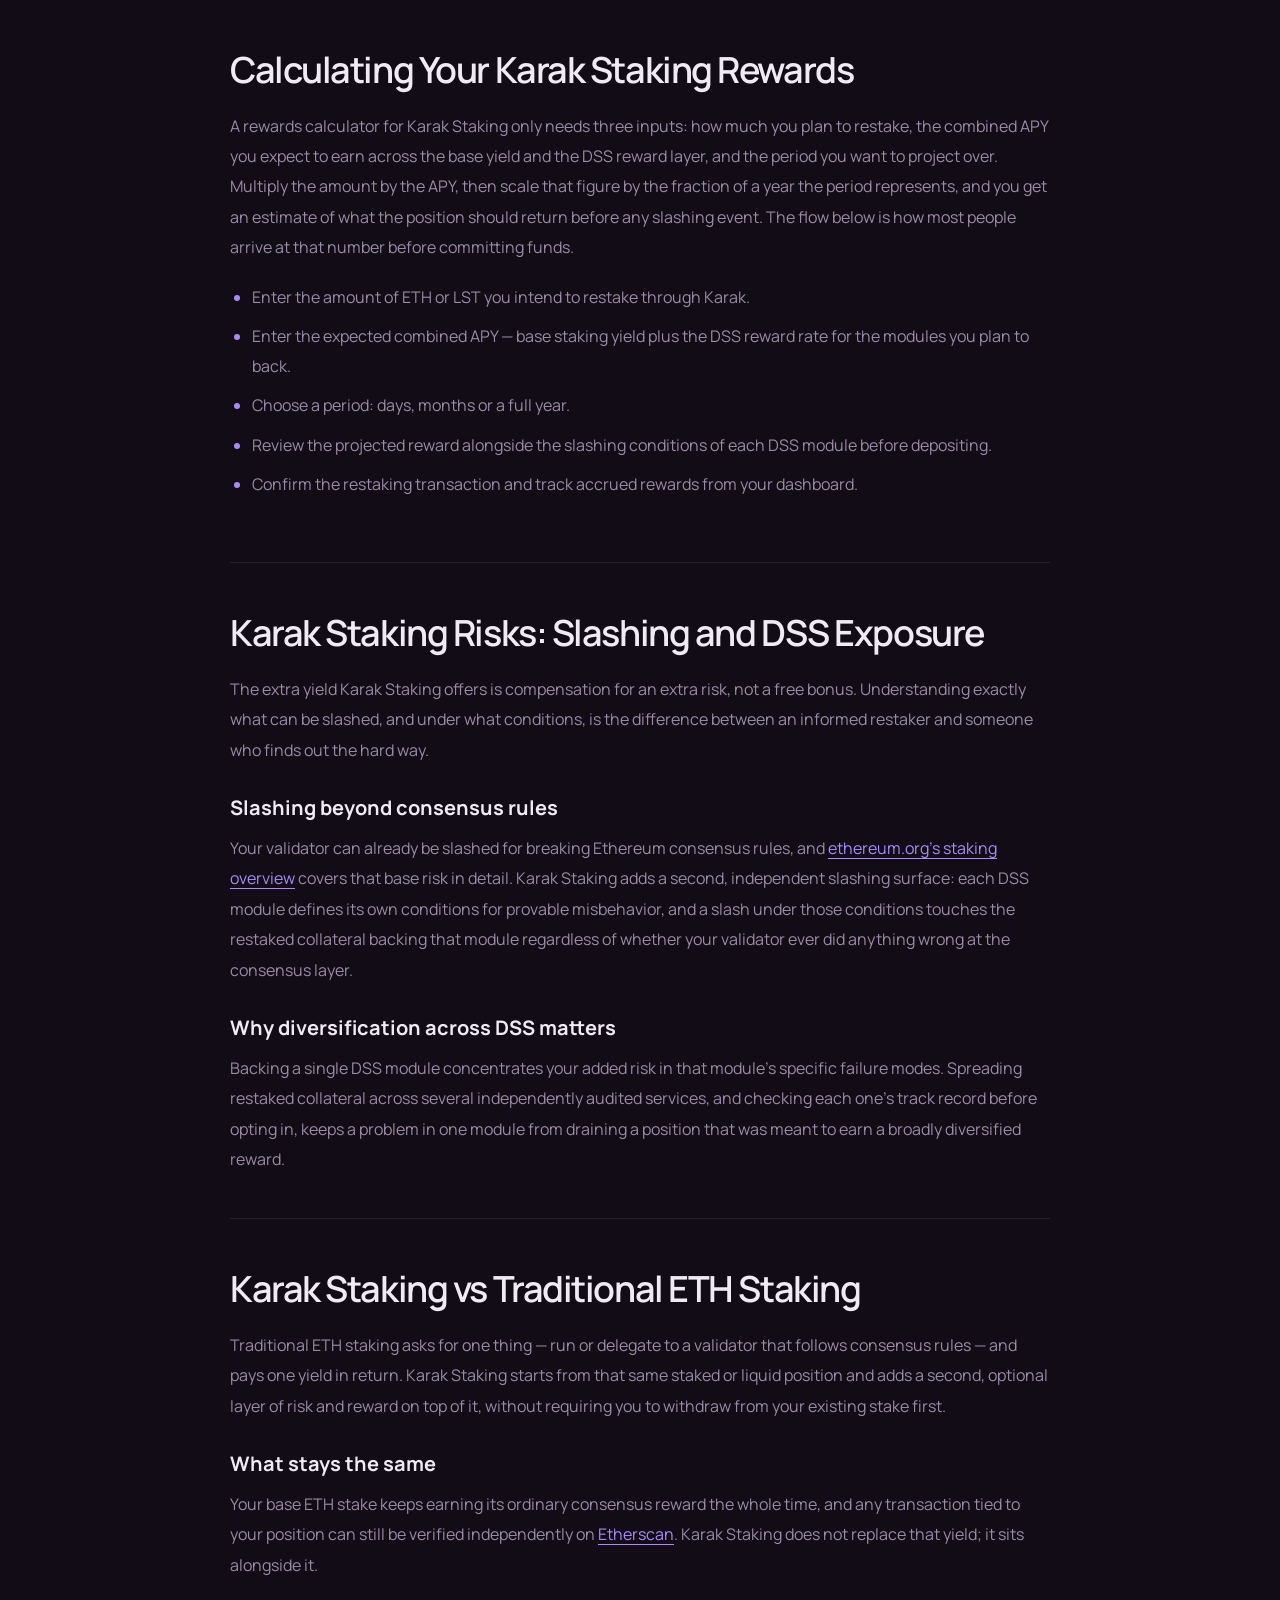
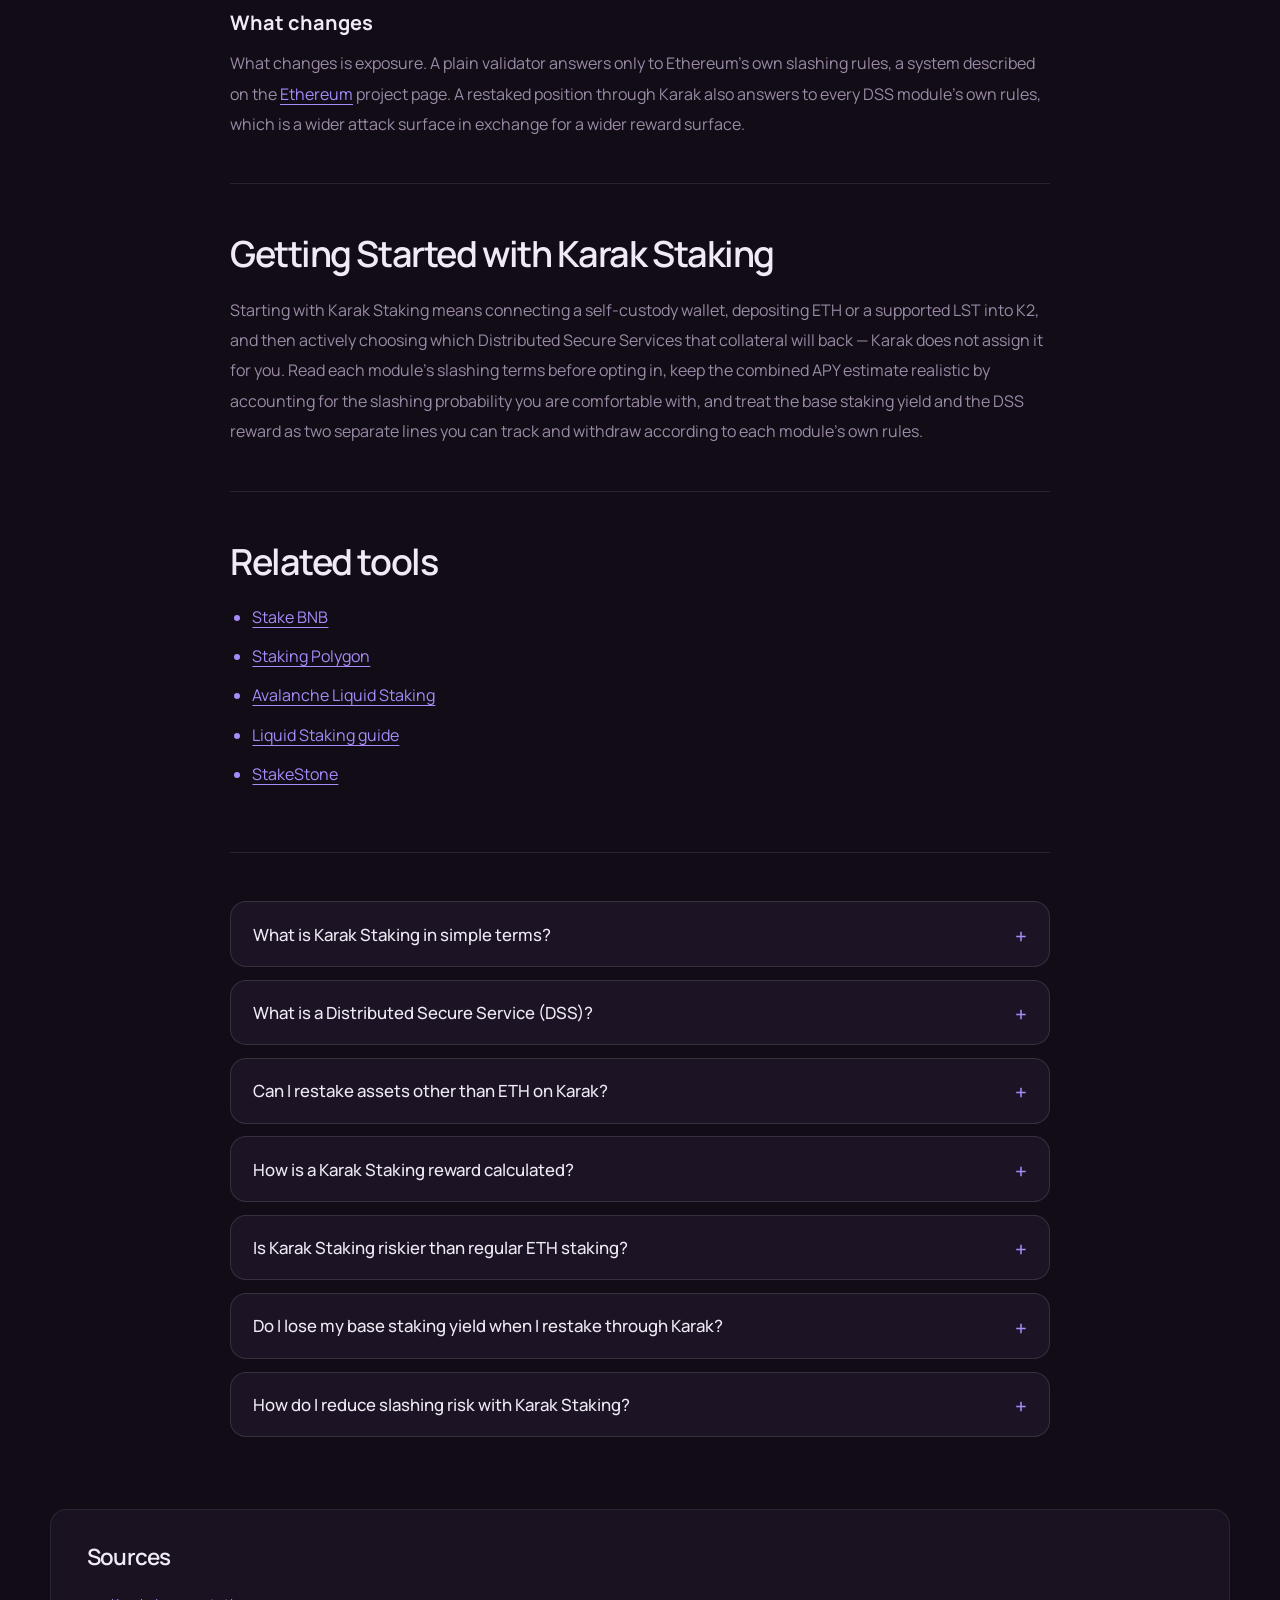
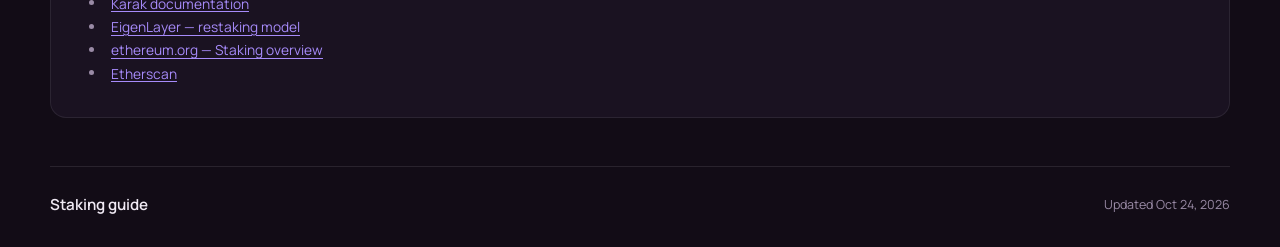
==== commit 3f3c8a60: "Freshness: date refresh + re-index" ====
--- a/index.html
+++ b/index.html
@@ -16,7 +16,7 @@
   <meta name="twitter:description" content="Karak Staking lets you restake ETH, LSTs and other assets through the K2 layer to secure Distributed Secure Services, earning extra yield on top of your base stake while taking on added slashing exposure. See rewards, risk and the step-by-step flow.">
   <meta name="twitter:image" content="https://karak-staking.github.io/og.png">
 <link rel="preconnect" href="https://fonts.googleapis.com"><link rel="preconnect" href="https://fonts.gstatic.com" crossorigin><link rel="stylesheet" href="https://fonts.googleapis.com/css2?family=Manrope:wght@400;500;600;700&family=Manrope:wght@500;600;700&display=swap">
-<script type="application/ld+json">{"@context": "https://schema.org", "@graph": [{"@type": "WebSite", "@id": "https://karak-staking.github.io/#website", "url": "https://karak-staking.github.io/", "name": "Karak Staking — Restake ETH & LSTs to Secure DSS"}, {"@type": "WebPage", "@id": "https://karak-staking.github.io/#webpage", "url": "https://karak-staking.github.io/", "name": "Karak Staking — Restake ETH & LSTs to Secure DSS", "isPartOf": {"@id": "https://karak-staking.github.io/#website"}, "description": "Karak Staking lets you restake ETH, LSTs and other assets through the K2 layer to secure Distributed Secure Services, earning extra yield on top of your base stake while taking on added slashing exposure. See rewards, risk and the step-by-step flow.", "datePublished": "2026-10-15", "dateModified": "2026-10-15"}, {"@type": "SoftwareApplication", "name": "Karak Staking", "applicationCategory": "FinanceApplication", "operatingSystem": "Web", "offers": {"@type": "Offer", "price": "0", "priceCurrency": "USD"}}, {"@type": "BreadcrumbList", "itemListElement": [{"@type": "ListItem", "position": 1, "name": "Home", "item": "https://karak-staking.github.io/"}, {"@type": "ListItem", "position": 2, "name": "Staking"}, {"@type": "ListItem", "position": 3, "name": "Karak Staking"}]}, {"@type": "FAQPage", "mainEntity": [{"@type": "Question", "name": "What is Karak Staking in simple terms?", "acceptedAnswer": {"@type": "Answer", "text": "Karak Staking is restaking ETH, LSTs or other supported assets through Karak's K2 layer so that collateral also secures Distributed Secure Services, earning an additional reward on top of whatever base staking yield it already produces."}}, {"@type": "Question", "name": "What is a Distributed Secure Service (DSS)?", "acceptedAnswer": {"@type": "Answer", "text": "A DSS is infrastructure — an oracle, a bridge, a data-availability network — that needs economic security but does not want to bootstrap its own validator set. Karak Staking lets restakers supply that security in exchange for a share of the service's rewards."}}, {"@type": "Question", "name": "Can I restake assets other than ETH on Karak?", "acceptedAnswer": {"@type": "Answer", "text": "Yes. K2 is designed to be asset-agnostic, so liquid staking tokens and other yield-bearing collateral can be restaked alongside native ETH, widening the pool available to back DSS modules."}}, {"@type": "Question", "name": "How is a Karak Staking reward calculated?", "acceptedAnswer": {"@type": "Answer", "text": "Take the amount restaked, multiply it by the combined APY — base staking yield plus the DSS reward rate — and scale that by the fraction of the year you are projecting over. That gives an estimate before accounting for any slashing event."}}, {"@type": "Question", "name": "Is Karak Staking riskier than regular ETH staking?", "acceptedAnswer": {"@type": "Answer", "text": "It carries an additional risk layer. Regular ETH staking is only exposed to Ethereum's own slashing rules, while Karak Staking adds each DSS module's own slashing conditions on top of that, in exchange for an extra reward."}}, {"@type": "Question", "name": "Do I lose my base staking yield when I restake through Karak?", "acceptedAnswer": {"@type": "Answer", "text": "No. The base yield from your ETH or LST keeps accruing as usual; the DSS reward from Karak Staking is a second, separate layer added on top rather than a replacement."}}, {"@type": "Question", "name": "How do I reduce slashing risk with Karak Staking?", "acceptedAnswer": {"@type": "Answer", "text": "Diversify restaked collateral across multiple independently reviewed DSS modules rather than concentrating it in one, and read each module's specific slashing conditions before opting in."}}]}]}</script>
+<script type="application/ld+json">{"@context": "https://schema.org", "@graph": [{"@type": "WebSite", "@id": "https://karak-staking.github.io/#website", "url": "https://karak-staking.github.io/", "name": "Karak Staking — Restake ETH & LSTs to Secure DSS"}, {"@type": "WebPage", "@id": "https://karak-staking.github.io/#webpage", "url": "https://karak-staking.github.io/", "name": "Karak Staking — Restake ETH & LSTs to Secure DSS", "isPartOf": {"@id": "https://karak-staking.github.io/#website"}, "description": "Karak Staking lets you restake ETH, LSTs and other assets through the K2 layer to secure Distributed Secure Services, earning extra yield on top of your base stake while taking on added slashing exposure. See rewards, risk and the step-by-step flow.", "datePublished": "2026-10-24", "dateModified": "2026-10-24"}, {"@type": "SoftwareApplication", "name": "Karak Staking", "applicationCategory": "FinanceApplication", "operatingSystem": "Web", "offers": {"@type": "Offer", "price": "0", "priceCurrency": "USD"}}, {"@type": "BreadcrumbList", "itemListElement": [{"@type": "ListItem", "position": 1, "name": "Home", "item": "https://karak-staking.github.io/"}, {"@type": "ListItem", "position": 2, "name": "Staking"}, {"@type": "ListItem", "position": 3, "name": "Karak Staking"}]}, {"@type": "FAQPage", "mainEntity": [{"@type": "Question", "name": "What is Karak Staking in simple terms?", "acceptedAnswer": {"@type": "Answer", "text": "Karak Staking is restaking ETH, LSTs or other supported assets through Karak's K2 layer so that collateral also secures Distributed Secure Services, earning an additional reward on top of whatever base staking yield it already produces."}}, {"@type": "Question", "name": "What is a Distributed Secure Service (DSS)?", "acceptedAnswer": {"@type": "Answer", "text": "A DSS is infrastructure — an oracle, a bridge, a data-availability network — that needs economic security but does not want to bootstrap its own validator set. Karak Staking lets restakers supply that security in exchange for a share of the service's rewards."}}, {"@type": "Question", "name": "Can I restake assets other than ETH on Karak?", "acceptedAnswer": {"@type": "Answer", "text": "Yes. K2 is designed to be asset-agnostic, so liquid staking tokens and other yield-bearing collateral can be restaked alongside native ETH, widening the pool available to back DSS modules."}}, {"@type": "Question", "name": "How is a Karak Staking reward calculated?", "acceptedAnswer": {"@type": "Answer", "text": "Take the amount restaked, multiply it by the combined APY — base staking yield plus the DSS reward rate — and scale that by the fraction of the year you are projecting over. That gives an estimate before accounting for any slashing event."}}, {"@type": "Question", "name": "Is Karak Staking riskier than regular ETH staking?", "acceptedAnswer": {"@type": "Answer", "text": "It carries an additional risk layer. Regular ETH staking is only exposed to Ethereum's own slashing rules, while Karak Staking adds each DSS module's own slashing conditions on top of that, in exchange for an extra reward."}}, {"@type": "Question", "name": "Do I lose my base staking yield when I restake through Karak?", "acceptedAnswer": {"@type": "Answer", "text": "No. The base yield from your ETH or LST keeps accruing as usual; the DSS reward from Karak Staking is a second, separate layer added on top rather than a replacement."}}, {"@type": "Question", "name": "How do I reduce slashing risk with Karak Staking?", "acceptedAnswer": {"@type": "Answer", "text": "Diversify restaked collateral across multiple independently reviewed DSS modules rather than concentrating it in one, and read each module's specific slashing conditions before opting in."}}]}]}</script>
   <style>
     :root{--bg:#120C16;--surface:#1C1424;--text:#F0EAF4;--muted:#9A8BA6;--accent:#A78BFA;--accent-ink:#160A22;--radius:16px;--display:"Manrope";--body:"Manrope"}
     *{box-sizing:border-box}
@@ -243,7 +243,7 @@
     </section>
     <footer class="cb2b9d4">
       <span class="cd787a3">Staking guide</span>
-      <div>Updated Oct 15, 2026</div>
+      <div>Updated Oct 24, 2026</div>
     </footer>
   </div>
   <script>
